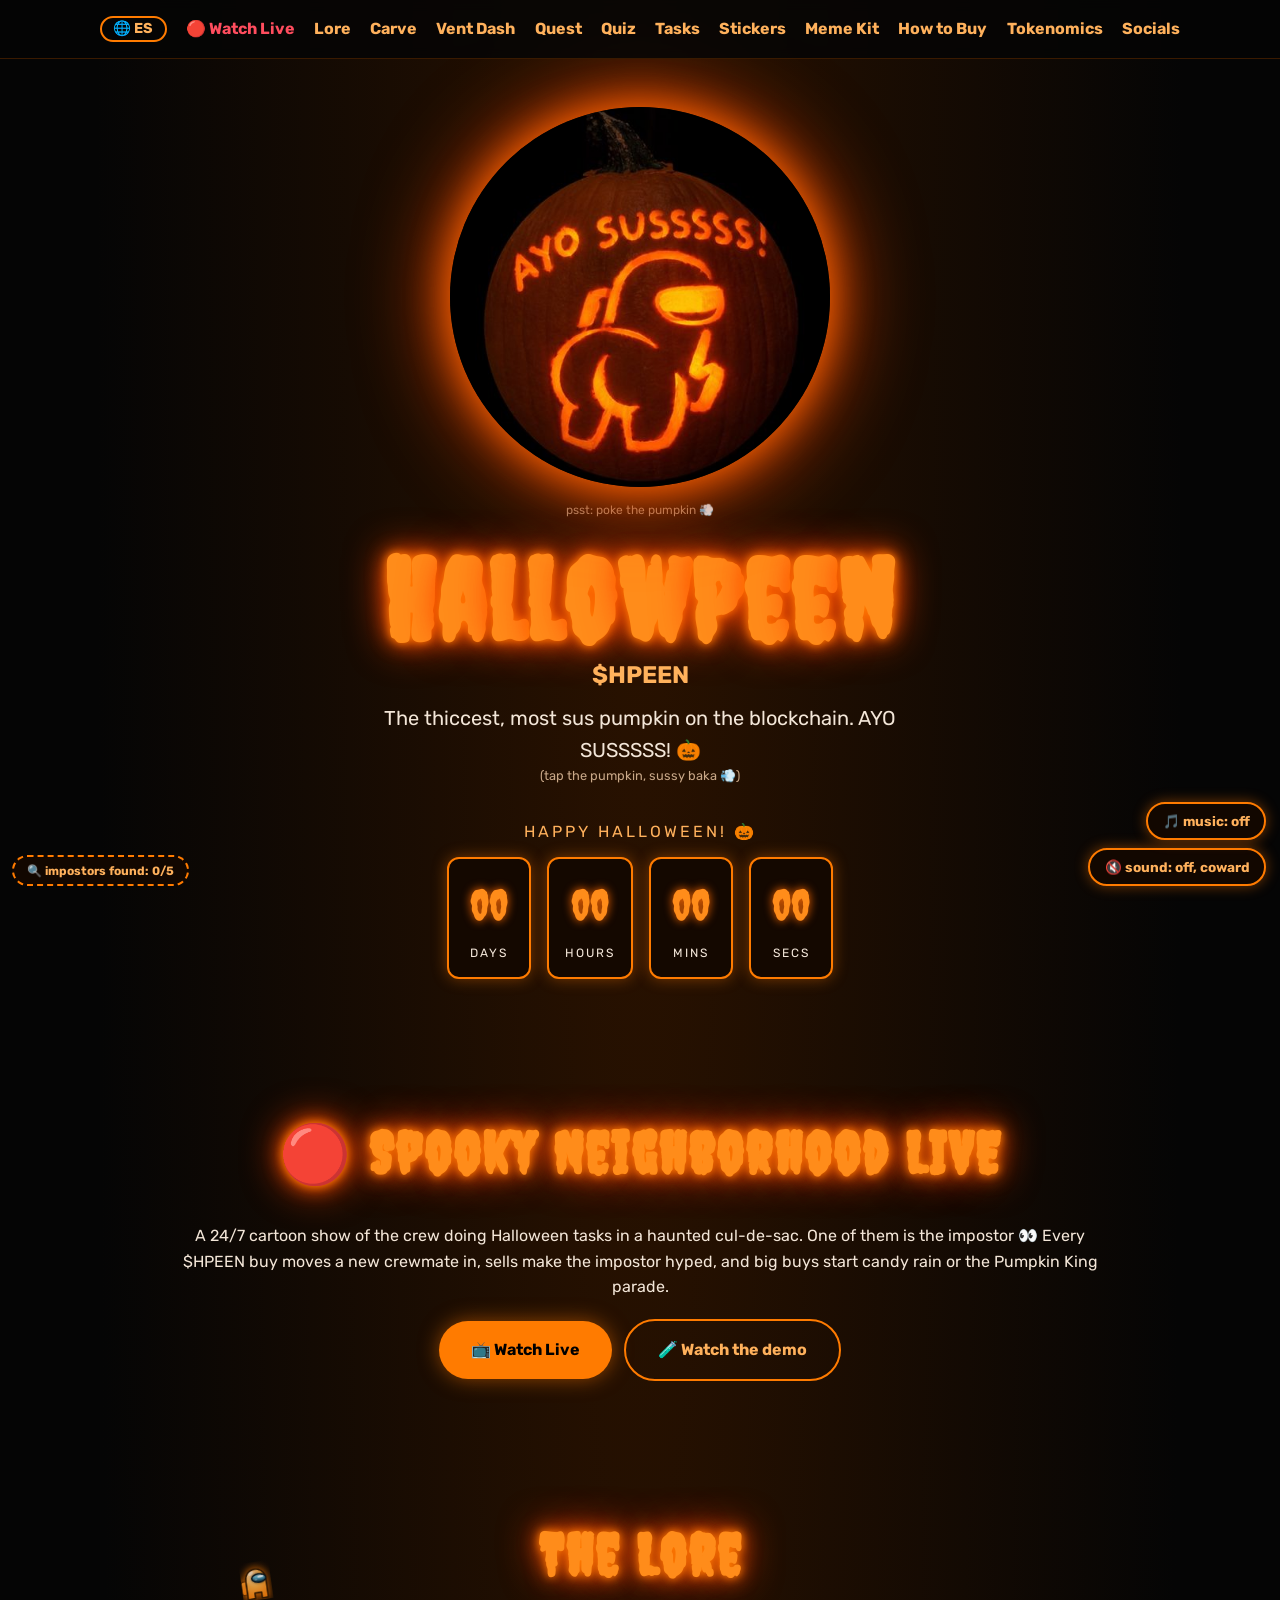
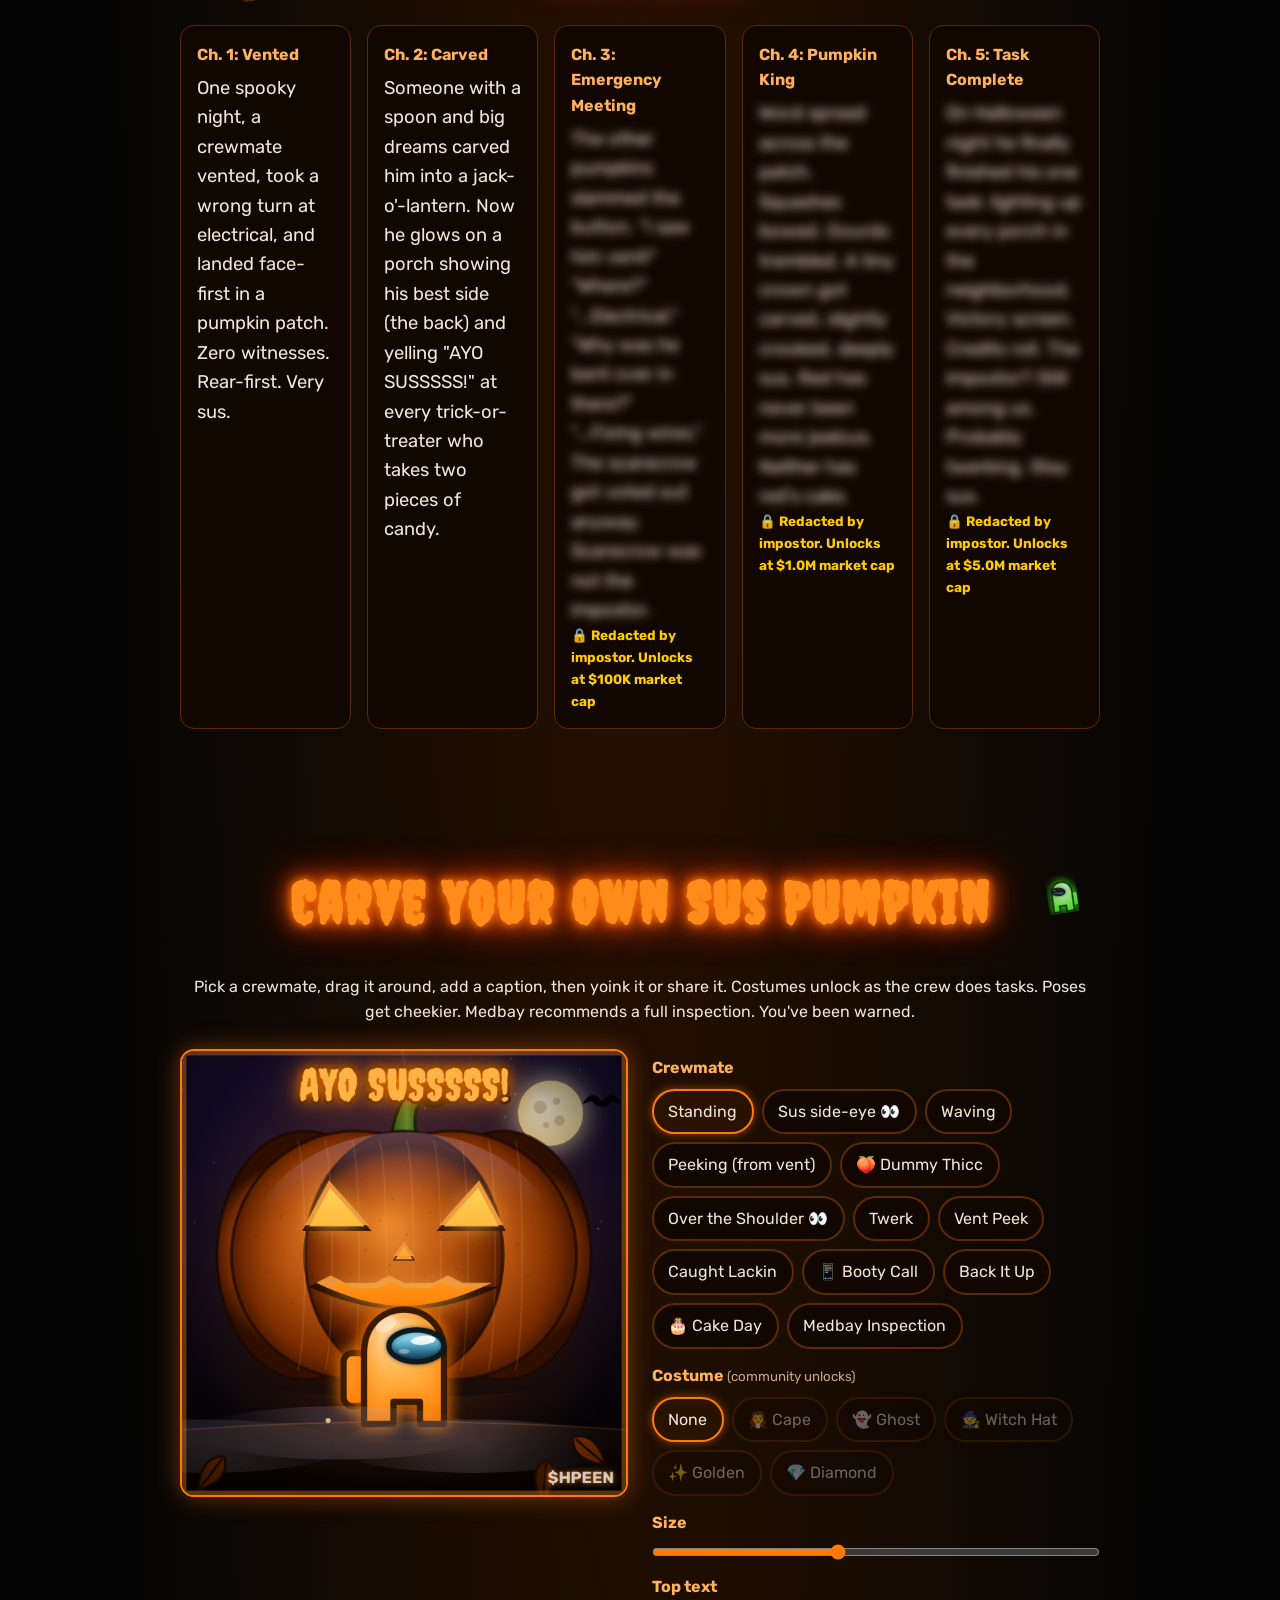
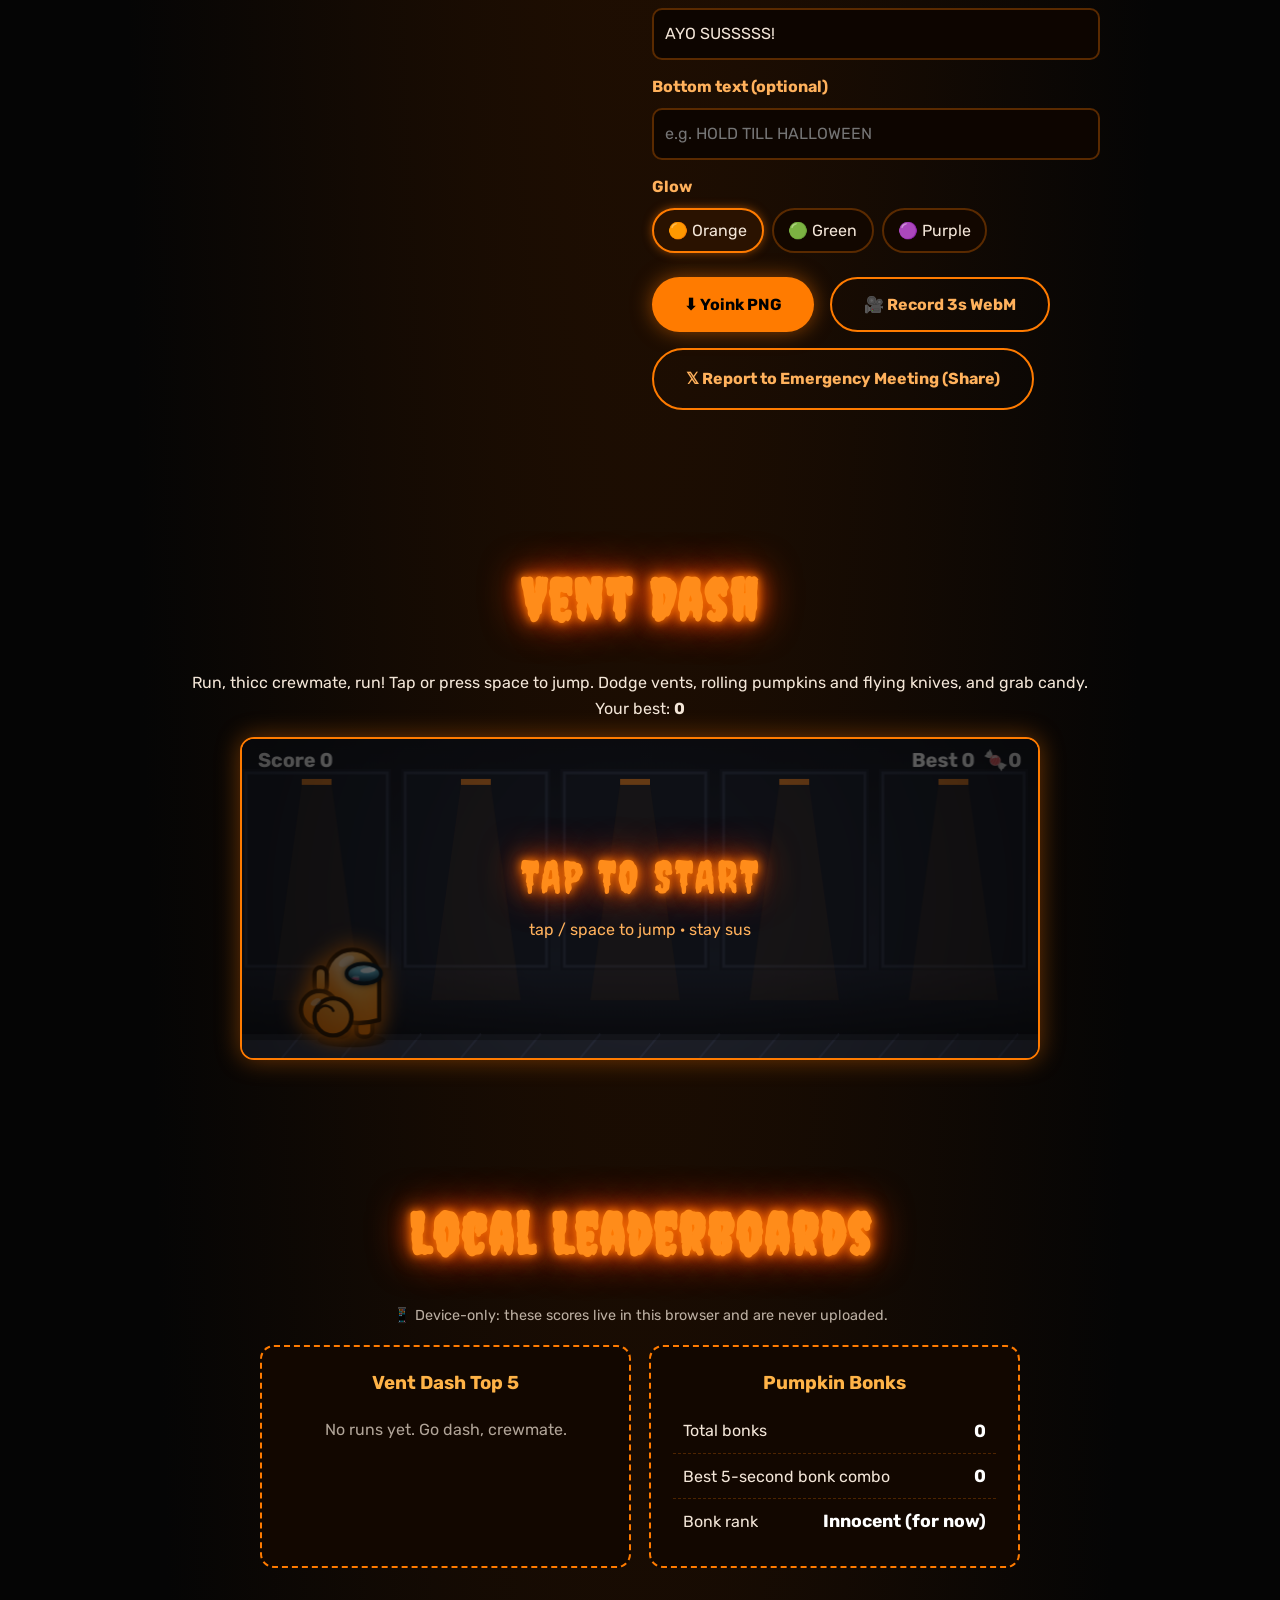
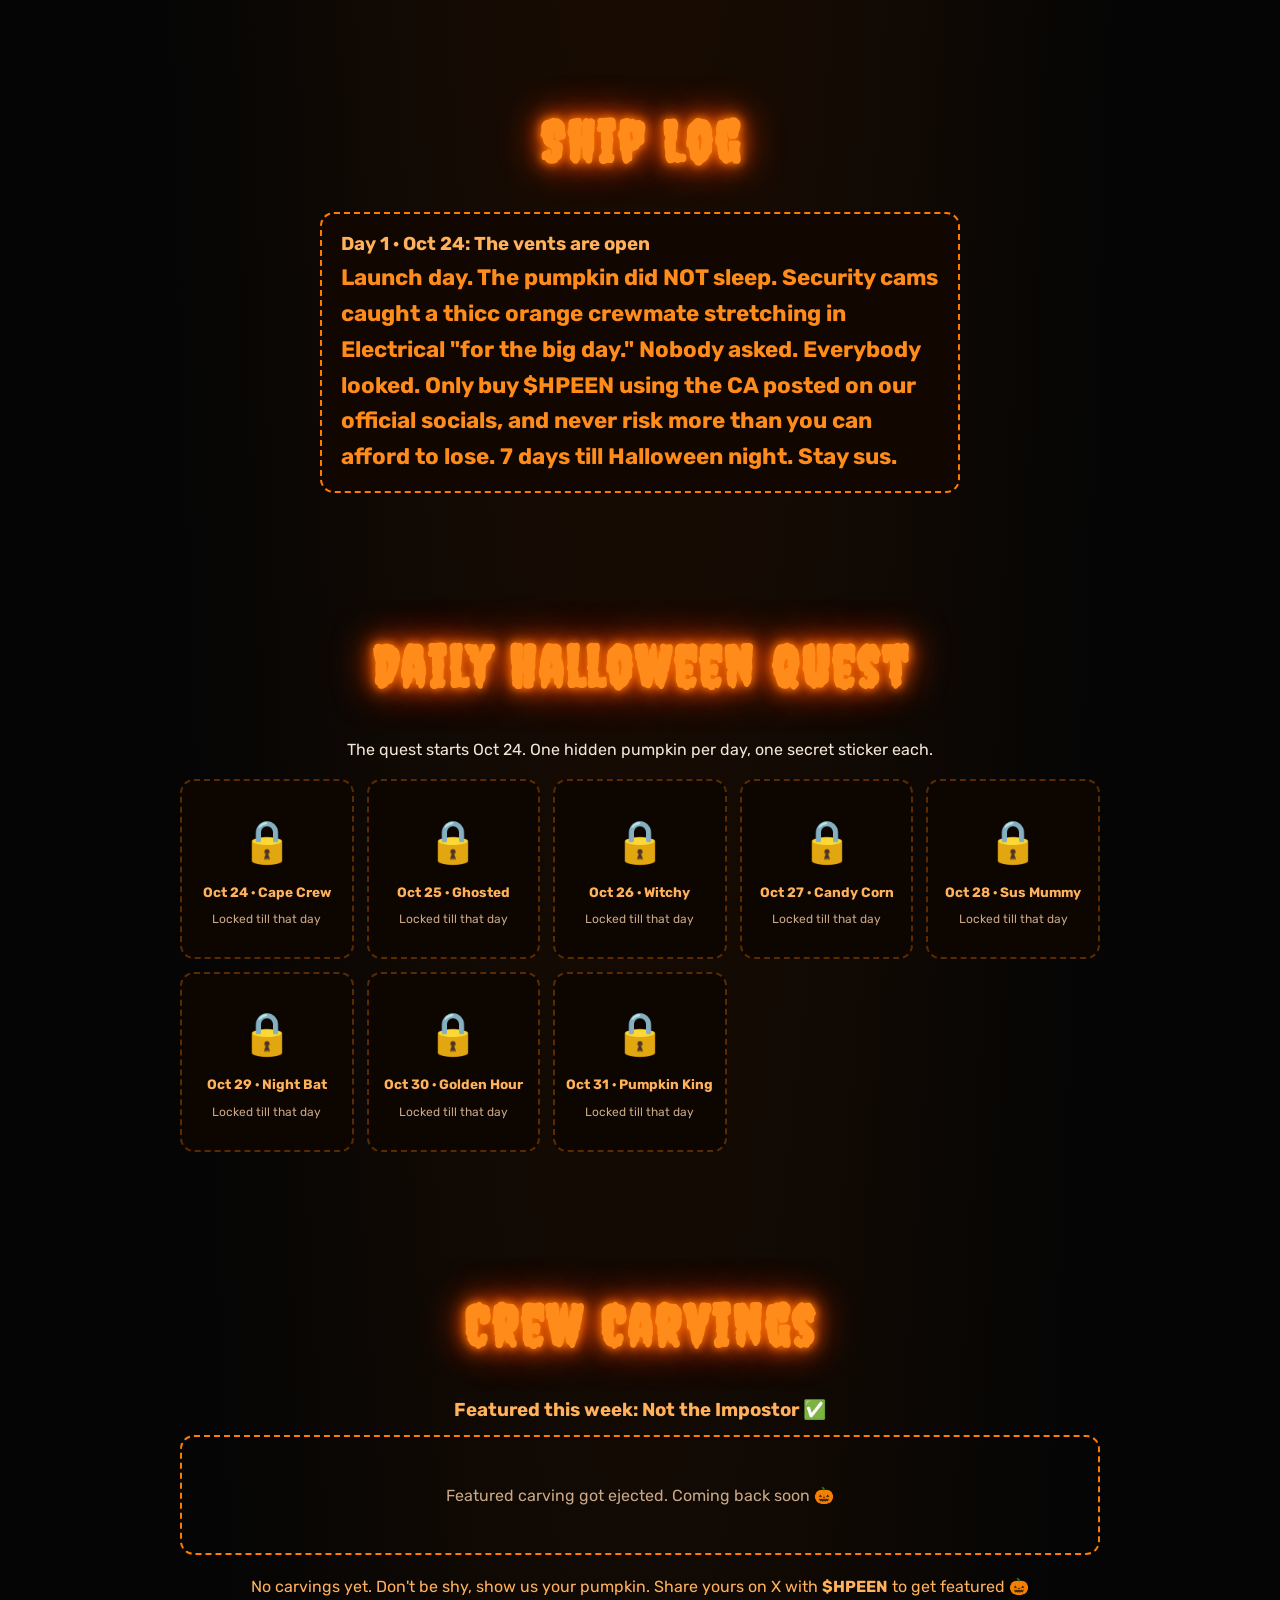
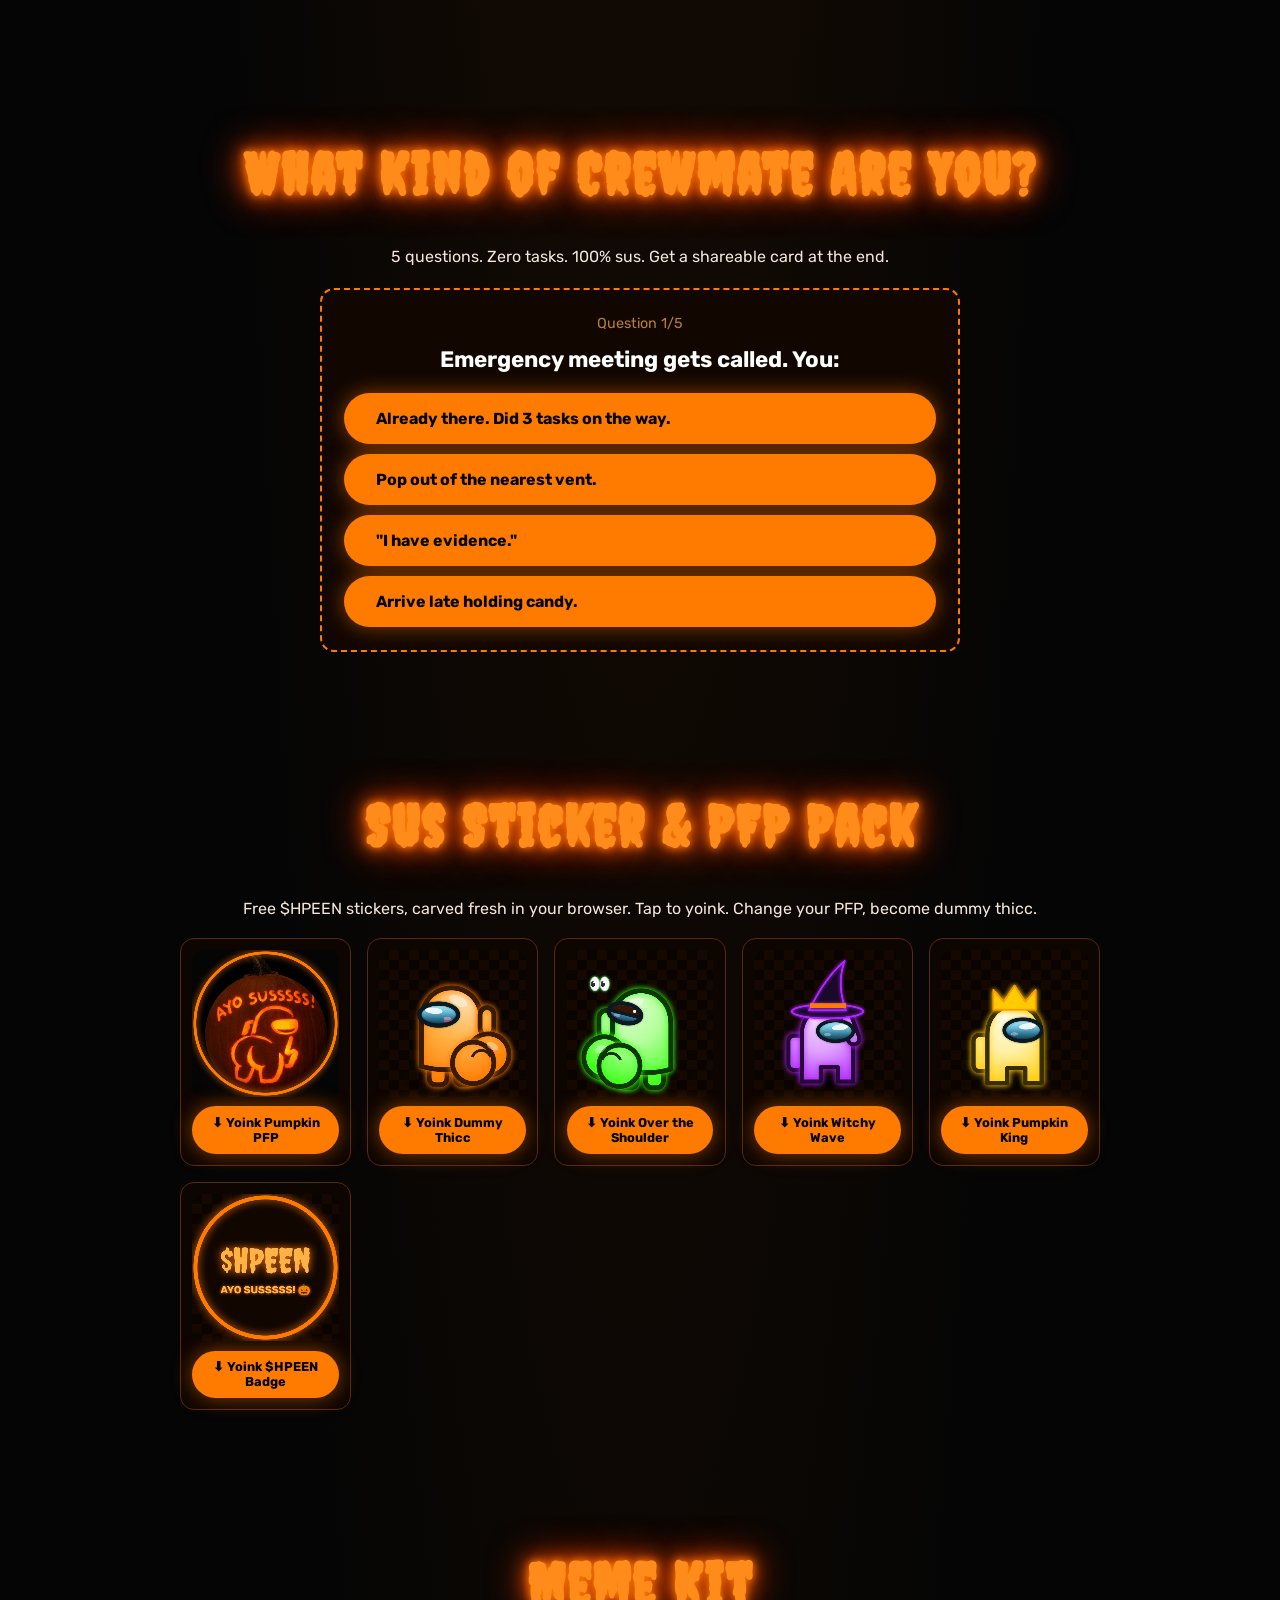
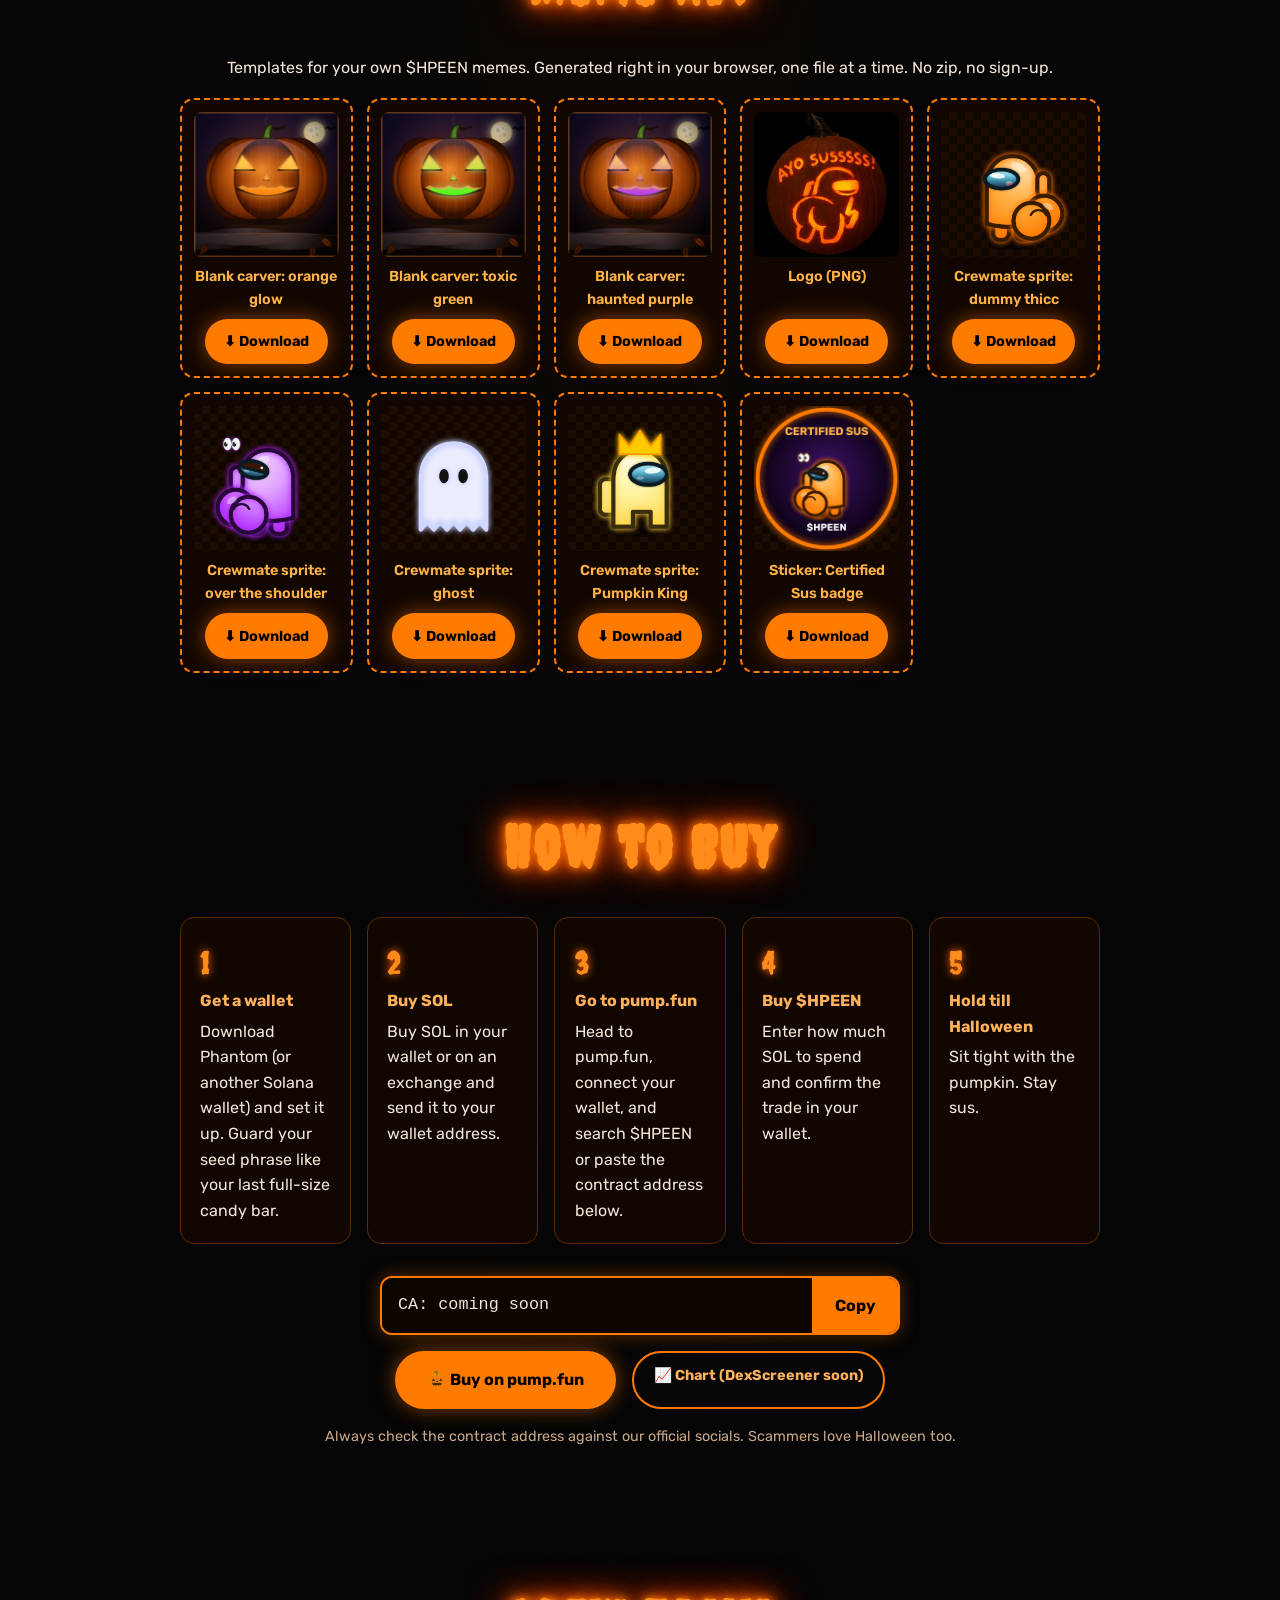
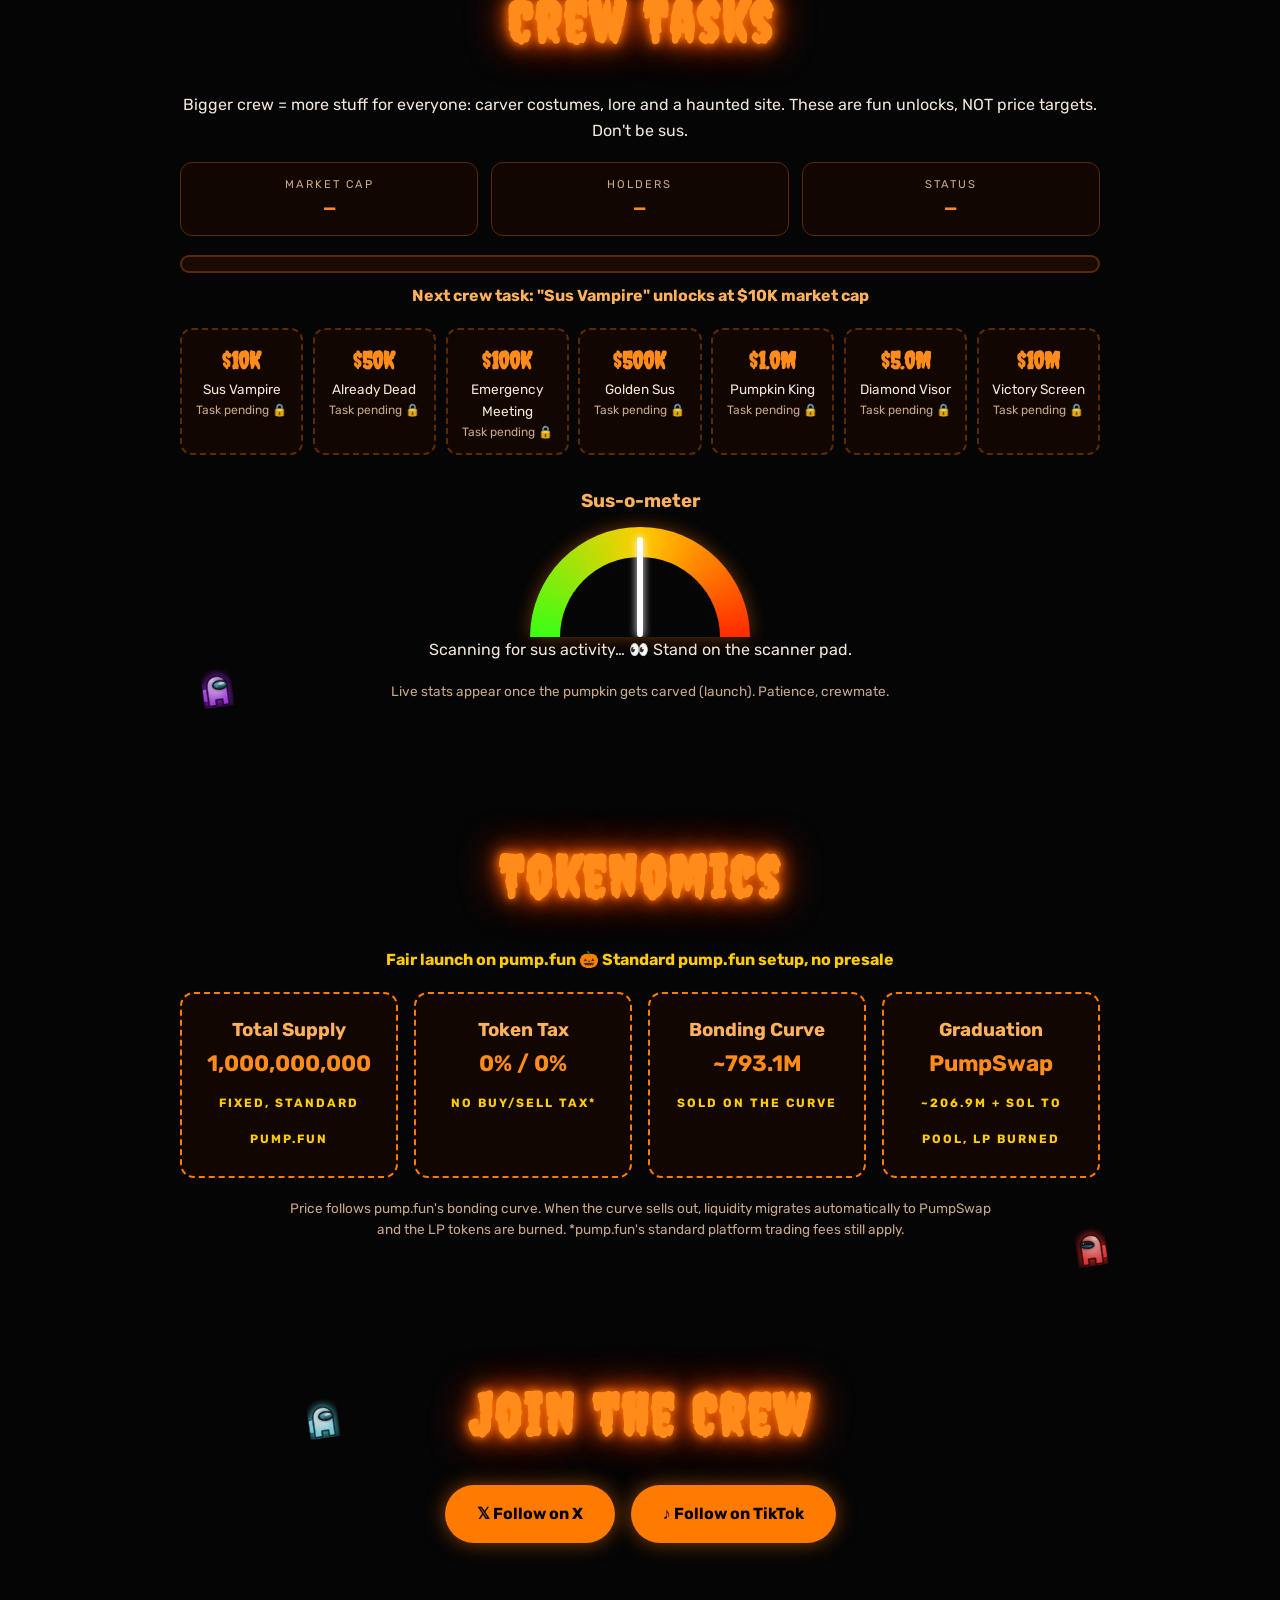
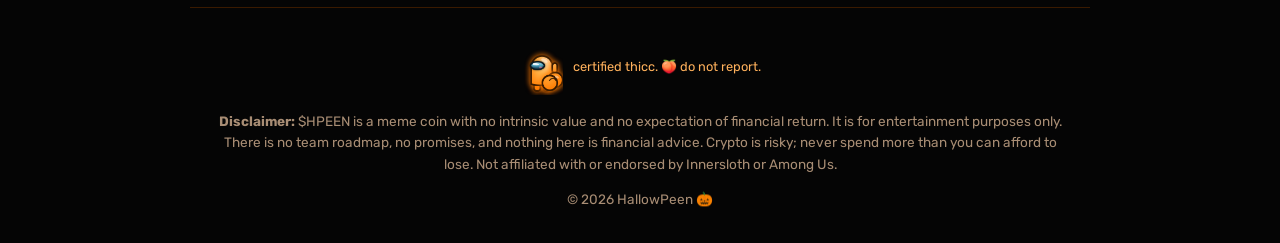
==== index.html @ bdb90a58 "Ship Log: Day 1 launch-day lore blurb (EN/ES)" ====
<!DOCTYPE html>
<html lang="en"><head><meta charset="UTF-8"><meta name="viewport" content="width=device-width,initial-scale=1">
<title>HallowPeen ($HPEEN) – The Most Sus Pumpkin on Solana</title>
<meta name="description" content="HallowPeen ($HPEEN): the thiccest, most sus pumpkin meme coin on Solana. Carve your own sus pumpkin, unlock crew tasks, yoink stickers. Meme coin, entertainment only.">
<meta name="theme-color" content="#050505"><link rel="canonical" href="https://hallowpeen.com/">
<meta property="og:type" content="website"><meta property="og:url" content="https://hallowpeen.com/"><meta property="og:title" content="HallowPeen ($HPEEN) – AYO SUSSSSS! 🎃">
<meta property="og:description" content="HallowPeen ($HPEEN): the thiccest, most sus pumpkin meme coin on Solana. Carve your own sus pumpkin, unlock crew tasks, yoink stickers. Meme coin, entertainment only."><meta property="og:image" content="https://hallowpeen.com/og.jpg"><meta property="og:image:width" content="1200"><meta property="og:image:height" content="630"><meta property="og:image:alt" content="Glowing carved pumpkin with a cheeky crewmate and the words AYO SUSSSSS!">
<meta name="twitter:card" content="summary_large_image"><meta name="twitter:title" content="HallowPeen ($HPEEN) – AYO SUSSSSS! 🎃"><meta name="twitter:description" content="HallowPeen ($HPEEN): the thiccest, most sus pumpkin meme coin on Solana. Carve your own sus pumpkin, unlock crew tasks, yoink stickers. Meme coin, entertainment only."><meta name="twitter:image" content="https://hallowpeen.com/og.jpg">
<link rel="icon" type="image/png" href="[data-uri]">
<link rel="preconnect" href="https://fonts.googleapis.com"><link rel="preconnect" href="https://fonts.gstatic.com" crossorigin><link href="https://fonts.googleapis.com/css2?family=Creepster&family=Rubik:wght@400;700&display=swap" rel="stylesheet" media="print" onload="this.media='all'"><noscript><link href="https://fonts.googleapis.com/css2?family=Creepster&family=Rubik:wght@400;700&display=swap" rel="stylesheet"></noscript>
<link rel="stylesheet" href="style.css"></head><body>
<a class="skip" href="#main">Skip to the sus content</a>
<nav aria-label="Main"><a href="/live/" style="color:#ff4d5e">🔴 Watch Live</a><a href="#about">Lore</a><a href="#carve-sec">Carve</a><a href="#dash-sec">Vent Dash</a><a href="#quest-sec">Quest</a><a href="#quiz-sec">Quiz</a><a href="#unlocks">Tasks</a><a href="#stickers-sec">Stickers</a><a href="#kit-sec">Meme Kit</a><a href="#buy">How to Buy</a><a href="#tokenomics">Tokenomics</a><a href="#socials">Socials</a></nav>
<main id="main">
<header class="hero">
<div id="demoBanner" class="demo-banner" hidden></div>
<div class="logo-wrap" tabindex="0" role="img" aria-label="HallowPeen pumpkin logo (tap it. we dare you 💨)"><span class="boing" aria-hidden="true">*BOING* 🍑</span><img src="[data-uri]" alt="HallowPeen glowing pumpkin logo" class="logo" width="380" height="380" decoding="async" fetchpriority="high"></div>
<h1 class="glow">HallowPeen</h1><p class="ticker">$HPEEN</p>
<p class="tagline">The thiccest, most sus pumpkin on the blockchain. AYO SUSSSSS! 🎃 <small>(tap the pumpkin, sussy baka 💨)</small></p>
<div class="countdown-wrap"><p class="cd-label">Countdown to Halloween Night</p>
<div id="countdown" class="countdown" role="timer" aria-label="Countdown to Halloween night"><div><span id="d">00</span><small>Days</small></div><div><span id="h">00</span><small>Hours</small></div><div><span id="m">00</span><small>Mins</small></div><div><span id="s">00</span><small>Secs</small></div></div></div>
</header>
<section id="live-sec" style="text-align:center"><h2 class="glow">🔴 Spooky Neighborhood LIVE</h2>
<p>A 24/7 cartoon show of the crew doing Halloween tasks in a haunted cul-de-sac. One of them is the impostor 👀 Every $HPEEN buy moves a new crewmate in, sells make the impostor hyped, and big buys start candy rain or the Pumpkin King parade.</p>
<p class="cta-row"><a class="btn" href="/live/">📺 Watch Live</a><a class="btn ghost" href="/live/?demo=1">🧪 Watch the demo</a></p></section>
<section id="about"><h2 class="glow">The Lore</h2>
<div class="chapters">
<article data-lore-at="0"><h3>Ch. 1: Vented</h3><p>One spooky night, a crewmate vented, took a wrong turn at electrical, and landed face-first in a pumpkin patch. Zero witnesses. Rear-first. Very sus.</p><span class="lock"></span></article>
<article data-lore-at="0"><h3>Ch. 2: Carved</h3><p>Someone with a spoon and big dreams carved him into a jack-o'-lantern. Now he glows on a porch showing his best side (the back) and yelling "AYO SUSSSSS!" at every trick-or-treater who takes two pieces of candy.</p><span class="lock"></span></article>
<article data-lore-at="100000"><h3>Ch. 3: Emergency Meeting</h3><p>The other pumpkins slammed the button. "I saw him vent!" "Where?" "...Electrical." "Why was he bent over in there?" "...Fixing wires." The scarecrow got voted out anyway. Scarecrow was not the impostor.</p><span class="lock"></span></article>
<article data-lore-at="1000000"><h3>Ch. 4: Pumpkin King</h3><p>Word spread across the patch. Squashes bowed. Gourds trembled. A tiny crown got carved, slightly crooked, deeply sus. Red has never been more jealous. Neither has red's cake.</p><span class="lock"></span></article>
<article data-lore-at="5000000"><h3>Ch. 5: Task Complete</h3><p>On Halloween night he finally finished his one task: lighting up every porch in the neighborhood. Victory screen. Credits roll. The impostor? Still among us. Probably twerking. Stay sus.</p><span class="lock"></span></article>
</div></section>
<section id="carve-sec"><h2 class="glow">Carve Your Own Sus Pumpkin</h2>
<p>Pick a crewmate, drag it around, add a caption, then yoink it or share it. Costumes unlock as the crew does tasks. Poses get cheekier. Medbay recommends a full inspection. You've been warned.</p>
<div class="carver"><canvas id="carve" width="600" height="600" role="img" aria-label="Your sus pumpkin meme preview. Drag the crewmate to move it."></canvas>
<div class="controls">
<label>Crewmate</label><div class="chips"><button type="button" data-pose="standing" class="on">Standing</button><button type="button" data-pose="sus">Sus side-eye 👀</button><button type="button" data-pose="waving">Waving</button><button type="button" data-pose="peeking">Peeking (from vent)</button><button type="button" data-pose="thicc">🍑 Dummy Thicc</button><button type="button" data-pose="shoulder">Over the Shoulder 👀</button><button type="button" data-pose="twerk">Twerk</button><button type="button" data-pose="ventpeek">Vent Peek</button><button type="button" data-pose="caught">Caught Lackin</button><button type="button" data-pose="booty">📱 Booty Call</button><button type="button" data-pose="backitup">Back It Up</button><button type="button" data-pose="cake">🎂 Cake Day</button><button type="button" data-pose="inspect">Medbay Inspection</button></div>
<label>Costume <small>(community unlocks)</small></label><div class="chips"><button type="button" data-acc="none" class="on">None</button><button type="button" data-acc="cape" disabled>🧛 Cape</button><button type="button" data-acc="ghost" disabled>👻 Ghost</button><button type="button" data-acc="hat" disabled>🧙 Witch Hat</button><button type="button" data-acc="golden" disabled>✨ Golden</button><button type="button" data-acc="diamond" disabled>💎 Diamond</button></div>
<label for="sizeR">Size</label><input id="sizeR" type="range" min="0.5" max="2.2" step="0.05" value="1.2">
<label for="topText">Top text</label><input id="topText" type="text" autocomplete="off" maxlength="40" value="AYO SUSSSSS!">
<label for="botText">Bottom text (optional)</label><input id="botText" type="text" autocomplete="off" maxlength="40" placeholder="e.g. HOLD TILL HALLOWEEN">
<label>Glow</label><div class="chips"><button type="button" data-glow="orange" class="on">🟠 Orange</button><button type="button" data-glow="green">🟢 Green</button><button type="button" data-glow="purple">🟣 Purple</button></div>
<div class="cta"><button type="button" id="dlBtn" class="btn">⬇ Yoink PNG</button><button type="button" id="recBtn" class="btn ghost">🎥 Record 3s WebM</button><a id="xBtn" class="btn ghost" href="#" target="_blank" rel="noopener">𝕏 Report to Emergency Meeting (Share)</a></div>
</div></div></section>
<section id="dash-sec"><h2 class="glow">Vent Dash</h2>
<p>Run, thicc crewmate, run! Tap or press space to jump. Dodge vents, rolling pumpkins and flying knives, and grab candy. Your best: <b id="dashBest">0</b></p>
<div class="dash-wrap"><canvas id="dash" width="800" height="320" role="img" aria-label="Vent Dash game. Tap or press space to jump."></canvas>
<div id="dashMsg" class="dash-msg"><p id="dashTitle" class="glow">TAP TO START</p><p id="dashSub">tap / space to jump · stay sus</p><a id="dashShare" class="btn small" href="#" target="_blank" rel="noopener" hidden>𝕏 Share score</a></div></div></section>
<section id="board-sec"><h2 class="glow">Local Leaderboards</h2><p class="small-note" id="boardNote">📱 Device-only: these scores live in this browser and are never uploaded.</p>
<div class="boards"><div class="board card"><h3 id="bDashH">Vent Dash Top 5</h3><ol id="boardDash"></ol></div>
<div class="board card"><h3 id="bBonkH">Pumpkin Bonks</h3><ul id="boardBonk"></ul></div></div></section>
<section id="log-sec"><h2 class="glow">Ship Log</h2><div class="card" style="max-width:640px;margin:0 auto;padding:1rem 1.2rem;text-align:left"><h3>Day 1 · Oct 24: The vents are open</h3><p>Launch day. The pumpkin did NOT sleep. Security cams caught a thicc orange crewmate stretching in Electrical "for the big day." Nobody asked. Everybody looked. Only buy $HPEEN using the CA posted on our official socials, and never risk more than you can afford to lose. 7 days till Halloween night. Stay sus.</p></div></section>
<section id="quest-sec"><h2 class="glow">Daily Halloween Quest</h2>
<p id="questStatus"></p><div id="questGrid" class="qgrid"></div></section>
<section id="gallery-sec"><h2 class="glow">Crew Carvings</h2>
<div class="featured-wrap"><h3>Featured this week: Not the Impostor ✅</h3><div id="featured" class="featured">Featured carving got ejected. Coming back soon 🎃</div></div>
<div id="gallery" class="gallery"></div></section>
<section id="quiz-sec"><h2 class="glow">What Kind of Crewmate Are You?</h2><p id="quizIntro">5 questions. Zero tasks. 100% sus. Get a shareable card at the end.</p><div id="quiz" class="quiz card" aria-live="polite"></div></section>
<section id="stickers-sec"><h2 class="glow">Sus Sticker &amp; PFP Pack</h2><p>Free $HPEEN stickers, carved fresh in your browser. Tap to yoink. Change your PFP, become dummy thicc.</p><div id="stickers" class="stickers"></div></section>
<section id="kit-sec"><h2 class="glow">Meme Kit</h2><p id="kitIntro">Templates for your own $HPEEN memes. Generated right in your browser, one file at a time. No zip, no sign-up.</p><div id="kit" class="kit"></div></section>
<section id="buy"><h2 class="glow">How to Buy</h2>
<div id="prelaunch" class="prelaunch" hidden><p class="cd-label">Emergency meeting (launch on pump.fun) in</p><p id="lcd" class="lcd glow">--</p><p>The pumpkin isn't carved yet. Don't get left in the vents: follow on X so you're there when the button gets slammed.</p><a id="notifyBtn" class="btn" href="#" target="_blank" rel="noopener">𝕏 Get pinged on X (no venting)</a></div>
<div id="buyLive"><ol class="steps">
<li><b>Get a wallet</b><span>Download Phantom (or another Solana wallet) and set it up. Guard your seed phrase like your last full-size candy bar.</span></li>
<li><b>Buy SOL</b><span>Buy SOL in your wallet or on an exchange and send it to your wallet address.</span></li>
<li><b>Go to pump.fun</b><span>Head to pump.fun, connect your wallet, and search $HPEEN or paste the contract address below.</span></li>
<li><b>Buy $HPEEN</b><span>Enter how much SOL to spend and confirm the trade in your wallet.</span></li>
<li><b>Hold till Halloween</b><span>Sit tight with the pumpkin. Stay sus.</span></li></ol>
<div class="ca"><code id="ca">CA: coming soon</code><button id="copy" type="button" aria-label="Copy contract address">Copy</button></div>
<div class="cta"><a id="pumpBtn" class="btn" href="https://pump.fun" target="_blank" rel="noopener">🎃 Buy on pump.fun</a><a id="chartBtn" class="btn small ghost" href="#" target="_blank" rel="noopener">📈 Chart (DexScreener soon)</a></div>
<p class="warn">Always check the contract address against our official socials. Scammers love Halloween too.</p></div></section>
<section id="unlocks"><h2 class="glow">Crew Tasks</h2>
<p>Bigger crew = more stuff for everyone: carver costumes, lore and a haunted site. These are fun unlocks, NOT price targets. Don't be sus.</p>
<div class="stats"><div><small>Market cap</small><b id="stat-mcap">—</b></div><div><small>Holders</small><b id="stat-holders">—</b></div><div><small>Status</small><b id="stat-grad">—</b></div></div>
<div class="mprog"><div id="mbar" class="mbar"></div></div><p id="mlabel" class="mlabel"></p>
<ol id="ladder" class="ladder"></ol>
<div class="sus"><h3>Sus-o-meter</h3><div class="gauge"><div id="susNeedle" class="needle"></div></div><p id="susLabel">Scanning for sus activity… 👀</p></div>
<p id="stat-src" class="fine"></p></section>
<section id="tokenomics"><h2 class="glow">Tokenomics</h2><p class="ph-note">Fair launch on pump.fun 🎃 Standard pump.fun setup, no presale</p>
<div class="grid">
<div class="card"><h3>Total Supply</h3><p>1,000,000,000<br><small>fixed, standard pump.fun</small></p></div>
<div class="card"><h3>Token Tax</h3><p>0% / 0%<br><small>no buy/sell tax*</small></p></div>
<div class="card"><h3>Bonding Curve</h3><p>~793.1M<br><small>sold on the curve</small></p></div>
<div class="card"><h3>Graduation</h3><p>PumpSwap<br><small>~206.9M + SOL to pool, LP burned</small></p></div></div>
<p class="fine">Price follows pump.fun's bonding curve. When the curve sells out, liquidity migrates automatically to PumpSwap and the LP tokens are burned. *pump.fun's standard platform trading fees still apply.</p></section>
<section id="socials"><h2 class="glow">Join the Crew</h2>
<div class="socials"><a id="xFollow" class="btn" href="#">𝕏 Follow on X</a><a id="ttFollow" class="btn" href="#">♪ Follow on TikTok</a></div></section>
</main>
<footer><p><b>Disclaimer:</b> $HPEEN is a meme coin with no intrinsic value and no expectation of financial return. It is for entertainment purposes only. There is no team roadmap, no promises, and nothing here is financial advice. Crypto is risky; never spend more than you can afford to lose. Not affiliated with or endorsed by Innersloth or Among Us.</p><p>© 2026 HallowPeen 🎃</p></footer>
<script>
// ==== EDIT THESE AT LAUNCH ====
const CA = "";              // paste the mint address here, e.g. "AbC...pump"
const PUMP_URL = "";        // e.g. "https://pump.fun/coin/<CA>" (auto-built from CA if left blank)
const CHART_URL = "";       // e.g. "https://dexscreener.com/solana/<CA>" (auto-built from CA if left blank)
const LAUNCH = "2026-10-24T00:00:00";  // pre-launch countdown target (visitor's local time)
const X_URL = "#";          // the coin's X profile (Follow + "Get pinged" buttons)
const TIKTOK_URL = "#";     // the coin's TikTok profile
const HOLDERS = 0;          // manual holder count (no free keyless holder API); update by hand
const GALLERY = [];         // community carving image URLs, e.g. ["https://.../carving1.jpg"]
const FEATURED = "";        // "Featured this week" image URL
// ==============================
window.HPCFG={CA,PUMP_URL,CHART_URL,LAUNCH,X_URL,TIKTOK_URL,HOLDERS,GALLERY,FEATURED};
[["xFollow",X_URL],["ttFollow",TIKTOK_URL]].forEach(([id,u])=>{const a=document.getElementById(id);if(a&&u&&u!=="#"){a.href=u;a.target="_blank";a.rel="noopener";}});
const pumpLink = PUMP_URL || (CA ? "https://pump.fun/coin/"+CA : "https://pump.fun");
document.getElementById('pumpBtn').href = pumpLink;
document.getElementById('ca').textContent = CA ? CA : "CA: coming soon";
const cb=document.getElementById('chartBtn');
if(CHART_URL||CA){cb.href=CHART_URL||("https://dexscreener.com/solana/"+CA);cb.textContent="📈 Chart";}else{cb.removeAttribute('target');cb.onclick=e=>e.preventDefault();}
const t=new Date(2026,9,31,0,0,0).getTime();
function tick(){let d=Math.max(0,t-Date.now());const p=n=>String(n).padStart(2,'0');
document.getElementById('d').textContent=p(Math.floor(d/864e5));document.getElementById('h').textContent=p(Math.floor(d/36e5)%24);
document.getElementById('m').textContent=p(Math.floor(d/6e4)%60);document.getElementById('s').textContent=p(Math.floor(d/1e3)%60);
if(d===0)document.querySelector('.cd-label').textContent='HAPPY HALLOWEEN! 🎃';}
tick();setInterval(tick,1000);
document.getElementById('copy').onclick=async e=>{const txt=document.getElementById('ca').textContent;
try{await navigator.clipboard.writeText(txt)}catch(_){}e.target.textContent='Copied!';setTimeout(()=>e.target.textContent='Copy',1500)};
</script><div id="toasts" class="toasts" aria-live="polite"></div><div class="night-ghost" aria-hidden="true">👻</div>
<script src="i18n.js?v=3"></script>
<script src="sound.js?v=2"></script><script src="app.js?v=2"></script><script src="features.js?v=2"></script><script src="motion.js?v=2"></script><script src="extras.js?v=2"></script><script src="game.js?v=2"></script><script src="quest.js?v=2"></script>
<script src="board.js"></script>
<script src="quiz.js"></script>
<script src="kit.js"></script>
<script src="fart.js?v=2"></script></body></html>
---- style.css ----
*{box-sizing:border-box;margin:0;padding:0}
html{scroll-behavior:smooth}
body{background:#050505 radial-gradient(ellipse at top,#2a1200 0%,#050505 60%);color:#f3e6d8;font-family:'Rubik',sans-serif;line-height:1.6}
.glow{font-family:'Creepster',cursive;color:#ff8c1a;text-shadow:0 0 8px #ff7b00,0 0 20px #ff5e00,0 0 40px #ff3c00;letter-spacing:2px}
nav{display:flex;justify-content:center;flex-wrap:wrap;gap:1.2rem;padding:1rem;position:sticky;top:0;background:rgba(5,5,5,.85);backdrop-filter:blur(6px);z-index:10;border-bottom:1px solid #3a1a00}
nav a{color:#ffb15c;text-decoration:none;font-weight:700}
nav a:hover{color:#fff}
.hero{text-align:center;padding:3rem 1rem 4rem}
.logo{width:min(380px,80vw);border-radius:50%;box-shadow:0 0 40px #ff6a00,0 0 90px #ff4500;animation:pulse 3s ease-in-out infinite}
@keyframes pulse{50%{box-shadow:0 0 60px #ff8c1a,0 0 130px #ff5e00}}
h1{font-size:clamp(3rem,12vw,7rem);margin-top:1.5rem;line-height:1}
.ticker{font-size:1.5rem;font-weight:700;color:#ffb15c}
.tagline{font-size:1.25rem;margin:.5rem auto 2rem;max-width:600px}
.cd-label{text-transform:uppercase;letter-spacing:3px;color:#ffb15c;margin-bottom:.8rem}
.countdown{display:flex;justify-content:center;gap:1rem;flex-wrap:wrap}
.countdown div{background:#140800;border:2px solid #ff7b00;border-radius:12px;padding:.8rem 1rem;min-width:84px;box-shadow:0 0 15px rgba(255,120,0,.4)}
.countdown span{display:block;font-family:'Creepster',cursive;font-size:2.6rem;color:#ff8c1a;text-shadow:0 0 10px #ff6a00}
.countdown small{text-transform:uppercase;font-size:.75rem;letter-spacing:2px}
section{max-width:960px;margin:0 auto;padding:4rem 1.25rem;text-align:center}
h2{font-size:clamp(2.4rem,7vw,3.6rem);margin-bottom:1.5rem}
#about p{font-size:1.15rem;max-width:720px;margin:auto}
.steps{list-style:none;counter-reset:s;display:grid;grid-template-columns:repeat(auto-fit,minmax(200px,1fr));gap:1rem;text-align:left}
.steps li{counter-increment:s;background:#120700;border:1px solid #5a2a00;border-radius:14px;padding:1.2rem}
.steps li::before{content:counter(s);font-family:'Creepster',cursive;font-size:2rem;color:#ff8c1a;text-shadow:0 0 8px #ff6a00;display:block}
.steps b{display:block;color:#ffb15c;margin-bottom:.3rem}
.ca{display:flex;margin:2rem auto 1rem;max-width:520px;border:2px solid #ff7b00;border-radius:12px;overflow:hidden;box-shadow:0 0 18px rgba(255,120,0,.35)}
.ca code{flex:1;padding:.9rem 1rem;background:#0d0500;font-size:1.05rem;text-align:left;overflow-wrap:anywhere}
.ca button,.btn{background:#ff7b00;color:#000;font-weight:700;border:none;padding:.9rem 1.4rem;cursor:pointer;font-family:inherit;font-size:1rem}
.ca button:hover,.btn:hover{background:#ffa24a}
.warn{font-size:.9rem;color:#c9a888}
.ph-note{color:#ffcc00;font-weight:700;margin-bottom:1.2rem}
.grid{display:grid;grid-template-columns:repeat(auto-fit,minmax(180px,1fr));gap:1rem}
.card{background:#120700;border:2px dashed #ff7b00;border-radius:14px;padding:1.4rem}
.card h3{color:#ffb15c}
.card p{font-size:1.6rem;font-weight:700;color:#ff8c1a}
.card small{font-size:.75rem;color:#ffcc00;text-transform:uppercase;letter-spacing:2px}
.socials{display:flex;justify-content:center;gap:1rem;flex-wrap:wrap}
.btn{text-decoration:none;border-radius:999px;padding:1rem 2rem;box-shadow:0 0 20px rgba(255,120,0,.5)}
footer{border-top:1px solid #3a1a00;padding:2rem 1.25rem;text-align:center;font-size:.85rem;color:#a88d74;max-width:900px;margin:0 auto}
footer p+p{margin-top:.8rem}
@media(max-width:480px){.countdown div{min-width:68px;padding:.6rem}.countdown span{font-size:2rem}nav{gap:.8rem;font-size:.9rem}}

.cta{display:flex;justify-content:center;gap:1rem;flex-wrap:wrap;margin:1rem 0}
.btn.small{padding:.7rem 1.2rem;font-size:.9rem}
.btn.ghost{background:transparent;color:#ffb15c;border:2px solid #ff7b00;box-shadow:none}
.btn.ghost:hover{background:#2a1200}
.card p{font-size:1.4rem}
.fine{font-size:.85rem;color:#c9a888;margin-top:1.2rem;max-width:720px;margin-left:auto;margin-right:auto}
.steps{grid-template-columns:repeat(auto-fit,minmax(160px,1fr))}

.carver{display:grid;grid-template-columns:minmax(0,1fr) minmax(0,1fr);gap:1.5rem;align-items:start;margin-top:1.5rem;text-align:left}
#carve{width:100%;height:auto;border-radius:14px;border:2px solid #ff7b00;box-shadow:0 0 25px rgba(255,120,0,.4);touch-action:none;cursor:grab;background:#050505}
.controls{display:flex;flex-direction:column;gap:.5rem}
.controls label{color:#ffb15c;font-weight:700;margin-top:.4rem}
.controls input[type=text]{background:#0d0500;border:2px solid #5a2a00;color:#f3e6d8;border-radius:10px;padding:.7rem;font:inherit;width:100%}
.controls input[type=range]{accent-color:#ff7b00;width:100%}
.chips{display:flex;flex-wrap:wrap;gap:.5rem}
.chips button{background:#120700;color:#f3e6d8;border:2px solid #5a2a00;border-radius:999px;padding:.5rem .9rem;font:inherit;cursor:pointer}
.chips button.on{border-color:#ff7b00;background:#2a1200;box-shadow:0 0 10px rgba(255,120,0,.5)}
.controls .cta{justify-content:flex-start}
@media(max-width:760px){.carver{grid-template-columns:1fr}}
/* ===== v4 features ===== */
.demo-banner{display:table;margin-left:auto;margin-right:auto;background:#ffcc00;color:#000;font-weight:700;padding:.4rem 1rem;border-radius:999px;margin-bottom:1rem;font-size:.85rem}
.logo-wrap{position:relative;display:inline-block}
body.king .logo-wrap::before{content:"👑";position:absolute;top:-14%;left:50%;transform:translateX(-50%) rotate(-8deg);font-size:min(110px,22vw);filter:drop-shadow(0 0 18px #ffcc00);z-index:2}
body.haunted{background:#050208 radial-gradient(ellipse at top,#2a0a3a 0%,#0a0410 55%,#050505 100%)}
body.haunted .glow{color:#c77dff;text-shadow:0 0 8px #9d4edd,0 0 20px #7b2cbf,0 0 40px #39ff14}
body.haunted .card,body.haunted .steps li,body.haunted .chapters article{border-color:#7b2cbf}
.chapters{display:grid;grid-template-columns:repeat(auto-fit,minmax(170px,1fr));gap:1rem;text-align:left}
.chapters article{background:#120700;border:1px solid #5a2a00;border-radius:14px;padding:1rem;position:relative}
.chapters h3{color:#ffb15c;font-size:1rem;margin-bottom:.4rem}
.chapters .lock{display:block;font-weight:700;color:#ffcc00;font-size:.85rem}
.chapters article.locked p{filter:blur(5px);user-select:none}
.chips button:disabled{opacity:.4;cursor:not-allowed}
.controls small{color:#c9a888;font-weight:400}
.prelaunch{background:#120700;border:2px solid #ff7b00;border-radius:16px;padding:2rem 1rem;box-shadow:0 0 20px rgba(255,120,0,.35)}
.lcd{font-size:clamp(2rem,8vw,3.4rem);margin:.4rem 0 1rem}
.prelaunch .btn{display:inline-block;margin-top:1rem}
.stats{display:grid;grid-template-columns:repeat(3,1fr);gap:.8rem;margin:1.2rem 0}
.stats div{background:#120700;border:1px solid #5a2a00;border-radius:12px;padding:.8rem}
.stats small{display:block;color:#c9a888;text-transform:uppercase;font-size:.7rem;letter-spacing:2px}
.stats b{color:#ff8c1a;font-size:1.1rem}
.mprog{height:18px;background:#1a0a00;border:2px solid #5a2a00;border-radius:999px;overflow:hidden}
.mbar{height:100%;width:0;background:linear-gradient(90deg,#ff5e00,#ffb347);box-shadow:0 0 12px #ff7b00;transition:width 1s}
.mlabel{margin:.6rem 0 1.2rem;color:#ffb15c;font-weight:700}
.ladder{list-style:none;display:grid;grid-template-columns:repeat(auto-fit,minmax(120px,1fr));gap:.6rem}
.ladder li{background:#120700;border:2px dashed #5a2a00;border-radius:12px;padding:.7rem .5rem;display:flex;flex-direction:column;font-size:.85rem}
.ladder li b{font-family:'Creepster',cursive;font-size:1.5rem;color:#ff8c1a}
.ladder li em{font-style:normal;font-size:.75rem;color:#c9a888}
.ladder li.done{border:2px solid #ff7b00;box-shadow:0 0 12px rgba(255,120,0,.45)}
.ladder li.done em{color:#7dff7d}
.sus{margin-top:2rem}.sus h3{color:#ffb15c;margin-bottom:.6rem}
.gauge{width:220px;height:110px;margin:0 auto;border-radius:220px 220px 0 0;background:conic-gradient(from 270deg at 50% 100%,#39ff14 0deg,#ffcc00 90deg,#ff2a00 180deg,transparent 180deg);position:relative;overflow:hidden;box-shadow:0 0 18px rgba(255,120,0,.4)}
.gauge::after{content:"";position:absolute;left:30px;right:30px;bottom:0;height:80px;background:#050505;border-radius:160px 160px 0 0}
.needle{position:absolute;left:calc(50% - 3px);bottom:0;width:6px;height:100px;background:#fff;border-radius:3px;transform-origin:50% 100%;transform:rotate(0deg);transition:transform 1s;z-index:2;box-shadow:0 0 8px #fff}
.featured-wrap h3{color:#ffb15c;margin-bottom:.6rem}
.featured{min-height:120px;display:flex;align-items:center;justify-content:center;border:2px dashed #ff7b00;border-radius:14px;padding:1rem;color:#c9a888;margin-bottom:1.2rem}
.featured img{max-width:100%;max-height:420px;border-radius:10px}
.gallery{display:grid;grid-template-columns:repeat(auto-fill,minmax(150px,1fr));gap:.7rem}
.gallery img{width:100%;aspect-ratio:1;object-fit:cover;border-radius:10px;border:1px solid #5a2a00}
.gallery .empty{grid-column:1/-1;color:#ffb15c}
.stickers{display:grid;grid-template-columns:repeat(auto-fill,minmax(150px,1fr));gap:1rem;margin-top:1rem}
.sticker{background:#0d0500;border:1px solid #5a2a00;border-radius:14px;padding:.7rem;display:flex;flex-direction:column;gap:.6rem;align-items:center}
.sticker canvas{width:100%;height:auto;border-radius:10px;background:repeating-conic-gradient(#140800 0 25%,#0a0400 0 50%) 0 0/20px 20px}
.sticker .btn{border-radius:999px;font-size:.8rem;padding:.55rem .8rem;width:100%}
.toasts{position:fixed;left:50%;bottom:16px;transform:translateX(-50%);z-index:50;display:flex;flex-direction:column;gap:.5rem;width:min(92vw,420px);pointer-events:none}
.toast{background:#1a0a00;border:2px solid #ff7b00;color:#fff;border-radius:14px;padding:.8rem 1rem;box-shadow:0 0 22px rgba(255,120,0,.55);font-weight:700;animation:tin .35s ease-out;text-align:center}
.toast.mini{font-size:.85rem;font-weight:400;padding:.5rem .8rem}
.toast.out{opacity:0;transform:translateY(10px);transition:.4s}
@keyframes tin{from{opacity:0;transform:translateY(20px)}}
.confetti{position:fixed;top:-40px;z-index:60;pointer-events:none;animation:fall 3s linear forwards;will-change:transform}
@keyframes fall{to{transform:translateY(110vh) rotate(540deg)}}
.dancer{position:fixed;bottom:10px;left:-180px;z-index:55;pointer-events:none;animation:dance 6s linear forwards}
.dancer canvas{width:120px;height:150px;transform-origin:30% 80%;animation:bop .22s ease-in-out infinite alternate}
@keyframes dance{to{left:calc(100vw + 20px)}}
@keyframes bop{0%{transform:rotate(-6deg) scaleY(1)}50%{transform:rotate(6deg) scaleY(.88) translateY(8px)}100%{transform:rotate(-4deg) scaleY(1.04)}}
.night-ghost{display:none}
body.night .night-ghost{display:block;position:fixed;right:4vw;top:30vh;font-size:56px;z-index:5;pointer-events:none;opacity:.8;animation:float 6s ease-in-out infinite;filter:drop-shadow(0 0 12px #fff)}
body.night .glow{animation:flicker 4s infinite}
@keyframes float{50%{transform:translate(-30px,-40px)}}
@keyframes flicker{0%,18%,22%,62%,64%,100%{opacity:1}20%,63%{opacity:.45}}
body.paused *,body.paused *::before{animation-play-state:paused!important}
@media(max-width:480px){.stats{grid-template-columns:1fr}.stickers{grid-template-columns:repeat(2,1fr)}}
@media(prefers-reduced-motion:reduce){*,*::before{animation:none!important;transition:none!important}.confetti,.dancer{display:none}}

.demo-banner[hidden]{display:none}
@keyframes jiggle{0%,100%{transform:scale(1,1)}15%{transform:scale(1.04,.95)}30%{transform:scale(.97,1.04)}45%{transform:scale(1.02,.98)}60%{transform:scale(.99,1.01)}}
#carve.jiggle{animation:jiggle .9s ease-out 2}
.logo-wrap{cursor:pointer;outline:none}
.boing{position:absolute;right:-10px;top:48%;z-index:3;font-family:'Creepster',cursive;font-size:clamp(1.4rem,5vw,2.4rem);color:#ffcc00;text-shadow:0 0 12px #ff7b00;opacity:0;transform:scale(.4) rotate(-12deg);transition:.2s;pointer-events:none}
.logo-wrap:hover .boing,.logo-wrap:focus .boing,.logo-wrap:active .boing{opacity:1;transform:scale(1) rotate(-12deg)}
.logo-wrap:hover .logo,.logo-wrap:focus .logo,.logo-wrap:active .logo{animation:boing .6s ease-in-out 2}
@keyframes boing{0%,100%{transform:scale(1,1)}14%{transform:scale(1.06,.9) translateY(6px)}30%{transform:scale(.9,1.12) translateY(-10px) rotate(-2deg)}48%{transform:scale(1.05,.95) rotate(2deg)}64%{transform:scale(.98,1.03)}80%{transform:scale(1.01,.99)}}
.dancer canvas{animation:bop .22s ease-in-out infinite alternate,jiggle .45s ease-in-out infinite}
.tagline small{display:block;font-size:.8rem;color:#c9a888}

@keyframes shake{0%,100%{transform:translate(0,0)}20%{transform:translate(-4px,2px)}40%{transform:translate(4px,-2px)}60%{transform:translate(-3px,-1px)}80%{transform:translate(2px,1px)}}
.hero:has(.logo-wrap:hover),.hero:has(.logo-wrap:focus){animation:shake .35s ease-in-out 2}
#recBtn[hidden]{display:none}
/* ===== v7 site-wide motion (CSS-first) ===== */
.reveal{opacity:0;transform:translateY(40px) scale(.97);transition:opacity .6s ease var(--d,0ms),transform .7s cubic-bezier(.34,1.56,.64,1) var(--d,0ms)}
.reveal.in{opacity:1;transform:none}
.hero h1 .ltr{display:inline-block;animation:drip 3.2s ease-in-out infinite;animation-delay:calc(var(--i)*.12s)}
@keyframes drip{0%,70%,100%{transform:translateY(0) rotate(0)}78%{transform:translateY(6px) rotate(-4deg) scaleY(1.08)}86%{transform:translateY(-3px) rotate(3deg)}}
h2.glow{transition:transform .3s}h2.glow:hover{animation:wob .6s ease-in-out}
@keyframes wob{25%{transform:rotate(-3deg) scale(1.05)}50%{transform:rotate(2deg) scale(.98)}75%{transform:rotate(-1deg)}}
nav a{display:inline-block;transition:transform .15s}nav a:hover{animation:jig .4s ease-in-out}
@keyframes jig{25%{transform:rotate(-8deg) translateY(-2px)}50%{transform:rotate(6deg) scaleX(1.1)}75%{transform:rotate(-3deg)}}
.btn,.ca button,.chips button{transition:transform .18s cubic-bezier(.34,1.56,.64,1),box-shadow .2s,background .2s}
.btn:hover,.ca button:hover,.chips button:not(:disabled):hover{transform:translateY(-3px) scale(1.06,.96)}
.btn:active,.ca button:active,.chips button:not(:disabled):active{transform:scale(.9,1.08)}
.countdown span.flip{animation:flip .45s ease-out}
@keyframes flip{0%{transform:rotateX(90deg);opacity:.3}60%{transform:rotateX(-15deg)}100%{transform:none;opacity:1}}
.mbar{position:relative;overflow:hidden}
.mbar::after{content:"";position:absolute;inset:0;background:linear-gradient(100deg,transparent 30%,rgba(255,255,255,.55) 50%,transparent 70%);transform:translateX(-100%);animation:shim 2.2s ease-in-out infinite}
@keyframes shim{to{transform:translateX(100%)}}
.chapters article.locked{cursor:pointer}
.chapters article.shake{animation:shk .5s ease-in-out}
@keyframes shk{20%{transform:translateX(-8px) rotate(-2deg)}40%{transform:translateX(8px) rotate(2deg)}60%{transform:translateX(-5px)}80%{transform:translateX(4px)}}
.sticker{transition:transform .25s cubic-bezier(.34,1.56,.64,1),box-shadow .25s}
.sticker:hover{transform:perspective(600px) rotateY(-10deg) rotateX(6deg) scale(1.04);box-shadow:0 0 22px rgba(255,120,0,.5)}
#tokenomics .card.in{animation:flt 4s ease-in-out infinite}
#tokenomics .card:nth-child(2).in{animation-delay:-1s}#tokenomics .card:nth-child(3).in{animation-delay:-2s}#tokenomics .card:nth-child(4).in{animation-delay:-3s}
@keyframes flt{50%{transform:translateY(-8px)}}
.peeker{position:fixed;width:70px;height:88px;z-index:40;pointer-events:none;opacity:0}
.peeker.from-left{left:-80px}.peeker.from-right{right:-80px;transform:scaleX(-1)}.peeker.from-bottom{bottom:-100px}
.peeker.go.from-left{animation:peekL 3s ease-in-out}.peeker.go.from-right{animation:peekR 3s ease-in-out}.peeker.go.from-bottom{animation:peekB 3s ease-in-out}
@keyframes peekL{0%,100%{opacity:1;transform:translateX(0)}30%,70%{opacity:1;transform:translateX(65px) rotate(12deg)}}
@keyframes peekR{0%,100%{opacity:1;transform:scaleX(-1) translateX(0)}30%,70%{opacity:1;transform:scaleX(-1) translateX(65px) rotate(12deg)}}
@keyframes peekB{0%,100%{opacity:1;transform:translateY(0)}30%,70%{opacity:1;transform:translateY(-80px) rotate(-8deg)}}
.trail{position:fixed;z-index:70;pointer-events:none;font-size:14px;opacity:0;transform:translate(-50%,-50%)}
.trail.go{animation:trl .8s ease-out forwards}
@keyframes trl{0%{opacity:.9;transform:translate(-50%,-50%) scale(1)}100%{opacity:0;transform:translate(-50%,20px) scale(.4) rotate(90deg)}}
.foot-crew{display:flex;align-items:center;justify-content:center;gap:.6rem;margin-bottom:1rem;color:#ffb15c;font-size:.8rem}
.foot-crew img{width:44px;height:55px;transform-origin:40% 90%}
.foot-crew.live img{animation:lazytwerk 1.6s ease-in-out infinite}
@keyframes lazytwerk{0%,60%,100%{transform:none}68%{transform:scaleY(.88) rotate(4deg)}76%{transform:scaleY(1.04) rotate(-3deg)}84%{transform:scaleY(.9) rotate(3deg)}92%{transform:none}}
@keyframes tin{0%{opacity:0;transform:translateX(-60px) scale(.8)}60%{opacity:1;transform:translateX(8px) scale(1.04)}80%{transform:translateX(-3px)}100%{transform:none}}
.needle{animation:nw 2.4s ease-in-out infinite}
@keyframes nw{0%,100%{rotate:-3deg}50%{rotate:3deg}}
@media(prefers-reduced-motion:reduce){.reveal{opacity:1!important;transform:none!important}.peeker,.trail{display:none}}
/* ===== v8 polish: a11y + mobile ===== */
.skip{position:absolute;left:-999px;top:8px;z-index:100;background:#ff7b00;color:#000;padding:.6rem 1rem;border-radius:8px;font-weight:700}
.skip:focus{left:8px}
a:focus-visible,button:focus-visible,input:focus-visible,.logo-wrap:focus-visible,[tabindex]:focus-visible{outline:3px solid #ffcc00;outline-offset:3px;border-radius:6px}
.logo-wrap:focus-visible{border-radius:50%}
.chapters article.locked:focus-visible{outline:3px solid #ffcc00}
@media(max-width:600px){
  nav{flex-wrap:nowrap;overflow-x:auto;justify-content:flex-start;gap:1rem;padding:.8rem 1rem;scrollbar-width:none;-webkit-overflow-scrolling:touch}
  nav::-webkit-scrollbar{display:none}nav a{flex:0 0 auto}
  section{padding:3rem 1rem}
  .hero{padding:2rem 1rem 3rem}
  .toast{font-size:.85rem;padding:.6rem .8rem}
  .ca code{font-size:.9rem}
  .boing{right:0}
}
html{scroll-padding-top:64px}
.sound-toggle{position:fixed;right:14px;bottom:14px;z-index:80;background:#120700;color:#ffb15c;border:2px solid #ff7b00;border-radius:999px;padding:.55rem .9rem;font:700 .85rem Rubik,sans-serif;cursor:pointer;box-shadow:0 0 14px rgba(255,120,0,.45)}
.sound-toggle[aria-pressed="true"]{background:#ff7b00;color:#000}
@media(max-width:600px){.sound-toggle{bottom:auto;top:62px;right:8px;font-size:.75rem;padding:.4rem .7rem}}
/* ===== v10 easter eggs ===== */
.intro{position:fixed;inset:0;z-index:200;background:#050505;display:flex;flex-direction:column;align-items:center;justify-content:center;gap:1rem;overflow:hidden;cursor:pointer;transition:opacity .35s}
.intro.out{opacity:0}
.intro-q{font-family:'Creepster',cursive;font-size:clamp(2rem,8vw,4rem);color:#ff8c1a;text-shadow:0 0 16px #ff5e00;animation:qin .5s cubic-bezier(.34,1.56,.64,1)}
.intro-crew{position:absolute;top:58%;left:-120px;width:90px;height:112px;animation:eject 1.2s cubic-bezier(.45,0,.55,1) forwards}
.intro small{position:absolute;bottom:20px;color:#a88d74}
@keyframes qin{from{transform:scale(.6);opacity:0}}
@keyframes eject{0%{transform:translateX(0) rotate(0) scale(1.1,.9)}12%{transform:translateX(-20px) rotate(-20deg) scale(.95,1.05)}100%{transform:translateX(calc(100vw + 240px)) rotate(900deg)}}
.hunt-badge{position:fixed;left:12px;bottom:14px;z-index:80;background:#120700;color:#ffb15c;border:2px dashed #ff7b00;border-radius:999px;padding:.4rem .8rem;font:700 .75rem Rubik,sans-serif}
.hunt-badge.done{border-style:solid;background:#ffcc00;color:#000}
.hidden-crew{position:absolute;z-index:3;background:none;border:0;padding:4px;cursor:pointer;opacity:.85;transform:rotate(-8deg);transition:transform .2s}
.hidden-crew:hover{transform:rotate(8deg) scale(1.2)}
.hidden-crew img{width:30px;height:38px;display:block}
.hidden-crew.popped{animation:hpop .5s ease-out forwards}
@keyframes hpop{30%{transform:scale(1.8) rotate(20deg)}100%{transform:scale(0) rotate(400deg) translateY(-60px);opacity:0}}
html.vented body{transform:rotate(180deg);transition:transform .8s cubic-bezier(.34,1.56,.64,1)}
html body{transition:transform .8s cubic-bezier(.34,1.56,.64,1)}
.react{position:absolute;left:50%;top:40%;font-size:min(90px,20vw);transform:translate(-50%,-50%) scale(0);pointer-events:none;z-index:4}
.react.go{animation:react .9s cubic-bezier(.34,1.56,.64,1) forwards}
@keyframes react{0%{transform:translate(-50%,-50%) scale(0)}30%{transform:translate(-50%,-70%) scale(1.3,.85)}55%{transform:translate(-50%,-60%) scale(.95,1.1)}80%{opacity:1}100%{transform:translate(-50%,-90%) scale(1);opacity:0}}
.logo-wrap.bonked .logo{animation:bonk .4s ease-out}
@keyframes bonk{0%{transform:scale(1)}15%{transform:scale(1.1,.85) translateY(8px)}40%{transform:scale(.92,1.08)}70%{transform:scale(1.03,.97)}100%{transform:none}}
.bonks{font-size:.75rem;color:#a88d74;margin:.4rem 0 0}
@media(prefers-reduced-motion:reduce){.intro{display:none}html.vented body{transform:none}}
@media(max-width:600px){.hunt-badge{font-size:.65rem;bottom:10px}}
.logo{height:auto;aspect-ratio:1/1}
/* ===== Vent Dash ===== */
.dash-wrap{position:relative;max-width:800px;margin:1rem auto 0;border:2px solid #ff7b00;border-radius:14px;overflow:hidden;box-shadow:0 0 25px rgba(255,120,0,.4);touch-action:manipulation}
#dash{display:block;width:100%;height:auto;cursor:pointer;-webkit-user-select:none;user-select:none;-webkit-touch-callout:none;-webkit-tap-highlight-color:transparent}
.dash-wrap.playing,.dash-wrap.playing *{touch-action:none}
#carve{-webkit-user-select:none;user-select:none;-webkit-touch-callout:none;-webkit-tap-highlight-color:transparent}
.dash-msg{position:absolute;inset:0;display:flex;flex-direction:column;align-items:center;justify-content:center;background:rgba(5,5,5,.55);cursor:pointer;text-align:center;padding:1rem}
.dash-msg[hidden]{display:none}
#dashTitle{font-size:clamp(1.6rem,6vw,2.8rem);margin:0}
#dashSub{color:#ffb15c;margin:.3rem 0 .8rem}
/* ===== Daily quest ===== */
.qgrid{display:grid;grid-template-columns:repeat(auto-fill,minmax(150px,1fr));gap:.8rem;margin-top:1rem}
.qcard{background:#0d0500;border:2px dashed #5a2a00;border-radius:14px;padding:.7rem;display:flex;flex-direction:column;gap:.4rem;align-items:center;justify-content:center;min-height:180px}
.qcard.got{border:2px solid #ffcc00;box-shadow:0 0 16px rgba(255,204,0,.35)}
.qcard canvas{width:100%;height:auto;border-radius:10px}
.qcard p{margin:0;font-weight:700;color:#ffb15c;font-size:.85rem}
.qcard small{color:#c9a888;font-size:.75rem}
.qlock{font-size:2.6rem}
.quest-pumpkin{position:absolute;z-index:3;background:none;border:0;font-size:22px;cursor:pointer;padding:4px;filter:drop-shadow(0 0 6px #ff7b00);animation:qbob 2.4s ease-in-out infinite}
.quest-pumpkin.popped{animation:hpop .5s ease-out forwards}
@keyframes qbob{50%{transform:translateY(-4px) rotate(8deg)}}
.music-toggle{bottom:60px}
@media(max-width:600px){.music-toggle{top:100px;bottom:auto}}
.ghost-cursor{position:fixed;left:0;top:0;width:44px;height:55px;z-index:90;pointer-events:none;opacity:0;transition:transform .35s cubic-bezier(.22,1,.36,1),opacity .3s;filter:drop-shadow(0 0 10px #cfd8ff)}
.ghost-cursor.on{opacity:.85;animation:gfloat 2s ease-in-out infinite}
@keyframes gfloat{50%{margin-top:-6px}}
.boards{display:grid;grid-template-columns:repeat(auto-fit,minmax(260px,1fr));gap:18px;max-width:760px;margin:18px auto 0}
.board h3{margin:0 0 10px;color:#ffb347}
.board ol,.board ul{list-style:none;margin:0;padding:0}
.board li{display:flex;align-items:center;gap:10px;padding:8px 10px;border-bottom:1px dashed rgba(255,123,0,.25)}
.board li:last-child{border-bottom:0}
.board li b{margin-left:auto;color:#fff;font-size:1.1rem}
.board li small{opacity:.6;min-width:48px;text-align:right}
.board li.empty{opacity:.7;justify-content:center}
.small-note{opacity:.75;font-size:.9rem}
.quiz{max-width:640px;margin:18px auto 0;text-align:center}
.quiz .qz-prog{font-size:.9rem;opacity:.7;color:#ffb347;font-weight:400;margin:0}
.quiz .qz-q{font-size:1.4rem;margin:.4rem 0 1rem;color:#fff;outline:none}
.quiz p{font-size:1rem;font-weight:400;color:#f3e6d8}
.qz-opts{display:grid;gap:10px}
.qz-opt{width:100%;text-align:left;white-space:normal}
.qz-card{width:100%;max-width:420px;height:auto;border-radius:14px;box-shadow:0 0 30px rgba(255,123,0,.4)}
.qz-row{display:flex;flex-wrap:wrap;gap:10px;justify-content:center;margin-top:12px}
.ghost-btn{background:transparent;border:2px solid #ff7b00;color:#ffb347}
html,body{overflow-x:clip}
.kit{display:grid;grid-template-columns:repeat(auto-fill,minmax(170px,1fr));gap:14px;max-width:960px;margin:18px auto 0}
.kit-item{background:#120700;border:2px dashed #ff7b00;border-radius:14px;padding:12px;display:flex;flex-direction:column;align-items:center;gap:8px;text-align:center}
.kit-item img{width:100%;height:auto;max-height:160px;object-fit:contain;border-radius:8px;background:repeating-conic-gradient(#1c0d02 0 25%,#120700 0 50%) 0 0/16px 16px}
.kit-item p{margin:0;font-size:.9rem;font-weight:600;color:#ffb347;flex:1}
.lang-toggle{background:transparent;border:2px solid #ff7b00;color:#ffb15c;border-radius:999px;padding:.15rem .7rem;font:700 .9rem Rubik,sans-serif;cursor:pointer;flex:0 0 auto}
.lang-toggle:hover,.lang-toggle:focus-visible{background:#ff7b00;color:#120700}

/* ===== mobile tidy (v7): CTA rows + compact floating pills ===== */
.cta-row{display:flex;flex-wrap:wrap;justify-content:center;align-items:center;gap:.8rem;margin-top:1.2rem}
.cta-row .btn{margin:0;white-space:nowrap;max-width:100%;text-align:center}
@media(max-width:480px){.cta-row{flex-direction:column;align-items:stretch;max-width:320px;margin-left:auto;margin-right:auto}.cta-row .btn{padding:.9rem 1.2rem}}
@media(max-width:600px){
 body{padding-bottom:64px}
 .sound-toggle,.music-toggle{top:auto;bottom:10px;right:10px;width:44px;height:44px;padding:0;display:flex;align-items:center;justify-content:center;font-size:1.15rem;line-height:1;opacity:.92}
 .music-toggle{right:62px}
 .sound-toggle .lbl{position:absolute;width:1px;height:1px;overflow:hidden;clip:rect(0 0 0 0);white-space:nowrap}
 .hunt-badge{bottom:14px;left:10px;font-size:.7rem;padding:.35rem .6rem;opacity:.92}
 .hunt-badge .lbl{display:none}
 .toasts{bottom:66px}
}
/* ===== hero pumpkin toot (fart.js) ===== */
.logo-wrap{-webkit-tap-highlight-color:transparent;-webkit-user-select:none;user-select:none}
.logo-wrap.farting .logo{animation:fartsquash .75s cubic-bezier(.3,.7,.4,1);transform-origin:50% 85%}
@keyframes fartsquash{0%{transform:none}15%{transform:scale(1.06,.9) translateY(7px)}22%{transform:scale(1.08,.88) translateY(9px) rotate(-1deg)}34%{transform:scale(.93,1.1) translate(7px,-9px) rotate(4deg)}52%{transform:scale(1.04,.96) translate(-2px,0) rotate(-2deg)}70%{transform:scale(.99,1.02) rotate(1deg)}86%{transform:scale(1.005,.995)}100%{transform:none}}
.fart{position:absolute;width:0;height:0;z-index:5;pointer-events:none}
.fart-drift{position:absolute;left:0;top:0;transform-origin:0 0;animation:fartdrift 2.5s cubic-bezier(.45,.05,.55,.95) both}
@keyframes fartdrift{0%{transform:scale(var(--s));opacity:1}24%{transform:translate(calc(var(--L)*-.025*var(--dx)),calc(var(--L)*-.03)) scale(calc(var(--s)*1.04));opacity:1}60%{opacity:.9}100%{transform:translate(calc(var(--L)*-.14*var(--dx)),calc(var(--L)*-.36)) scale(calc(var(--s)*1.5)) rotate(-7deg);opacity:0}}
.fart-wob{position:absolute;left:0;top:0;animation:fartwob .5s ease-in-out infinite alternate;filter:drop-shadow(2px 0 0 #2b4f0e) drop-shadow(-2px 0 0 #2b4f0e) drop-shadow(0 2px 0 #2b4f0e) drop-shadow(0 -2px 0 #2b4f0e) drop-shadow(0 0 14px rgba(140,255,60,.45))}
@keyframes fartwob{0%{transform:rotate(-3deg) scale(1.04,.96)}100%{transform:rotate(3deg) scale(.96,1.05)}}
.puff{position:absolute;border-radius:50%;background:radial-gradient(circle at 36% 32%,#e6ffa6 0 5%,#b2df4c 20%,#82bc2e 46%,#5a8f1f 74%,#3a6514 100%);animation:puff .62s cubic-bezier(.25,1.4,.5,1) both}
.puff.hl::after{content:"";position:absolute;left:22%;top:16%;width:30%;height:20%;border-radius:50%;background:rgba(255,255,255,.65);transform:rotate(-25deg)}
@keyframes puff{0%{transform:translate(var(--tx),var(--ty)) scale(.12);opacity:0}12%{opacity:1}45%{transform:translate(0,0) scale(1.18,.88)}65%{transform:scale(.94,1.07)}82%{transform:scale(1.03,.98)}100%{transform:scale(1)}}
.fart-stink{position:absolute;overflow:visible;opacity:0;animation:stink 1.3s ease-out both}
.fart-stink path{fill:none;stroke:#a6e34a;stroke-width:3.2;stroke-linecap:round;stroke-dasharray:70;stroke-dashoffset:70;animation:stinkdraw 1.3s ease-out both;animation-delay:inherit}
@keyframes stink{0%{opacity:0;transform:translateY(8px)}20%{opacity:.95}100%{opacity:0;transform:translateY(-22px) scaleX(1.3)}}
@keyframes stinkdraw{0%{stroke-dashoffset:70}60%,100%{stroke-dashoffset:0}}
.fart-cap{position:absolute;left:50%;top:4%;z-index:6;pointer-events:none;white-space:nowrap;font-family:'Creepster',cursive;font-size:clamp(1.05rem,4.6vw,1.7rem);letter-spacing:.5px;color:#1a2b08;background:#d8ff8a;border:3px solid #2b4f0e;border-radius:18px;padding:.15em .6em;box-shadow:4px 5px 0 #2b4f0e;opacity:0;transform:translate(-50%,10px) scale(.3) rotate(var(--rot,-3deg))}
.fart-cap::after{content:"";position:absolute;left:30%;bottom:-11px;border:8px solid transparent;border-top-color:#2b4f0e;border-bottom:0}
.fart-cap.go{animation:fartcap 1.9s cubic-bezier(.34,1.56,.64,1) forwards}
@keyframes fartcap{0%{opacity:0;transform:translate(-50%,10px) scale(.3) rotate(var(--rot))}14%{opacity:1;transform:translate(-50%,-4px) scale(1.12,.92) rotate(var(--rot))}26%{transform:translate(-50%,0) scale(.97,1.04) rotate(var(--rot))}36%,80%{opacity:1;transform:translate(-50%,0) scale(1) rotate(var(--rot))}100%{opacity:0;transform:translate(-50%,-14px) scale(.9) rotate(var(--rot))}}
@media(max-width:420px){.fart-cap{white-space:normal;width:max-content;max-width:86vw;text-align:center}}
@media(prefers-reduced-motion:reduce){.fart-cap.go{opacity:1;transform:translate(-50%,0)}.fart-stink{display:none}}
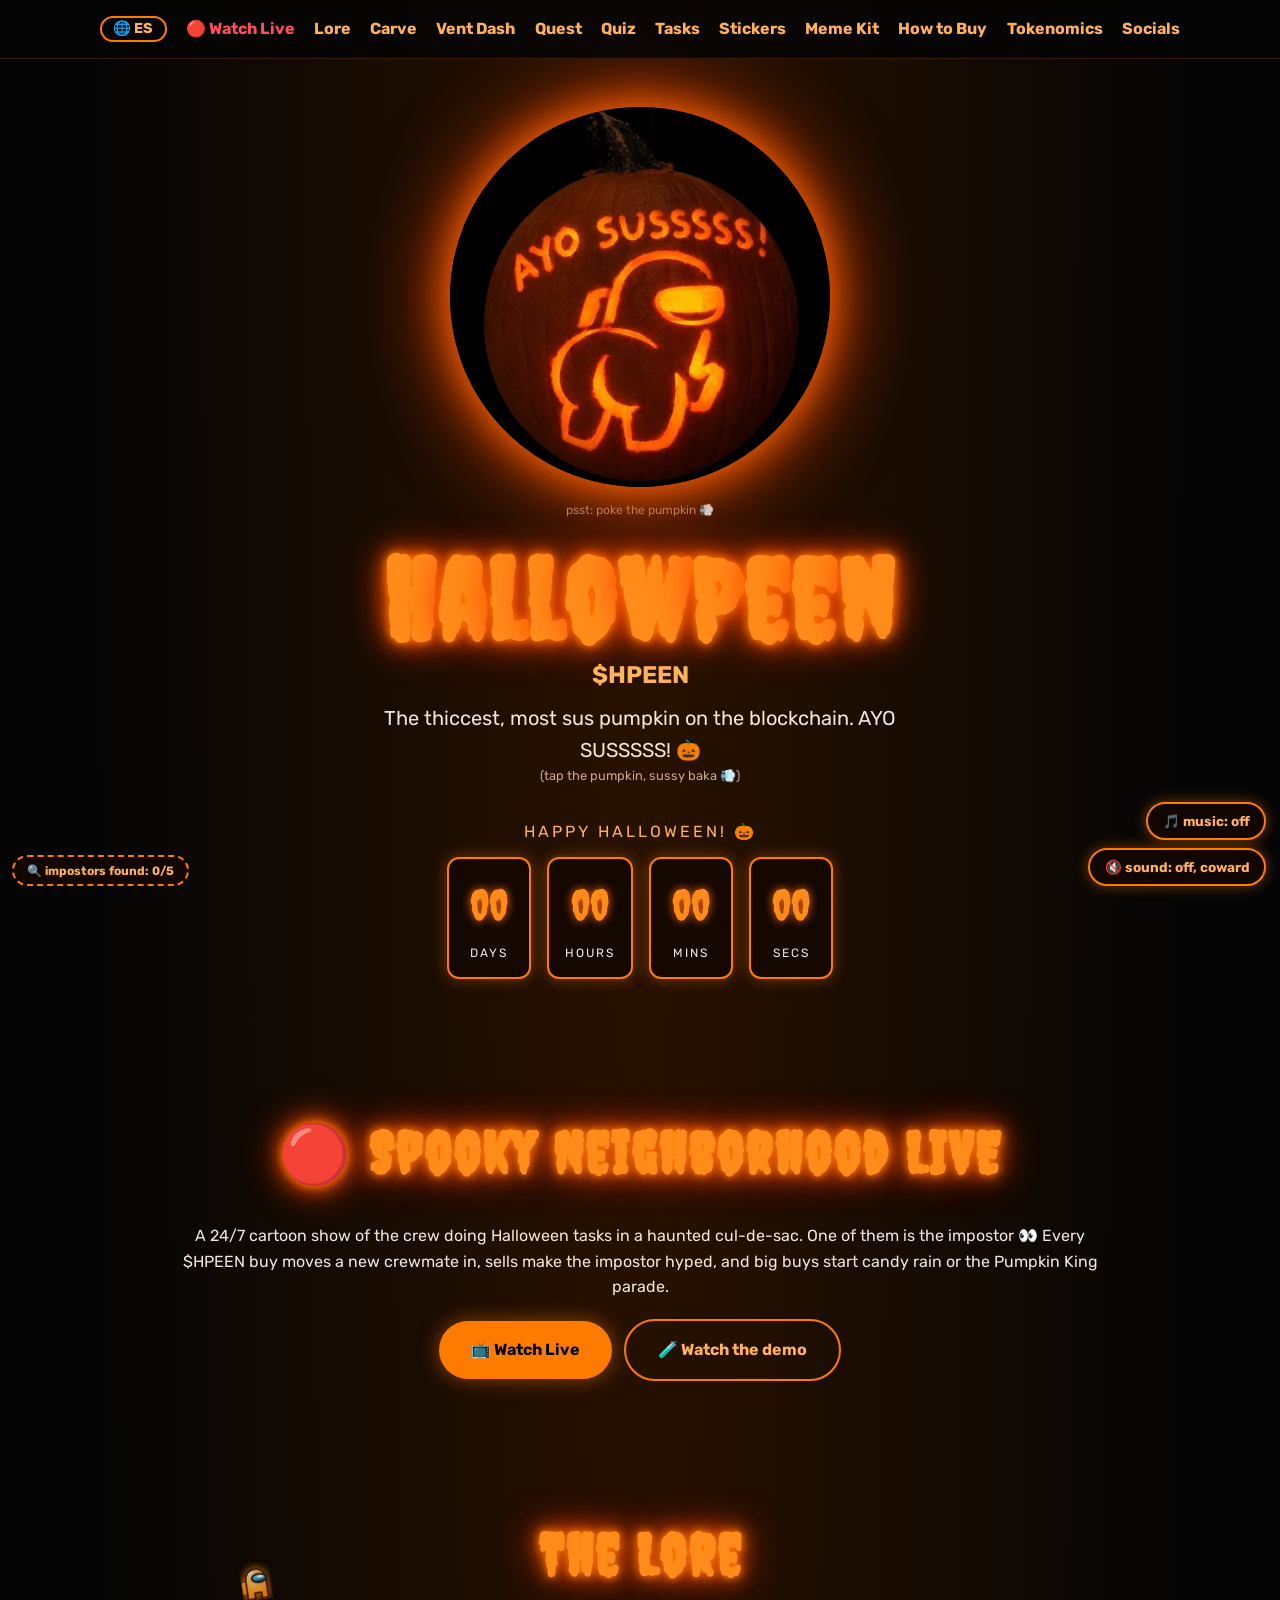
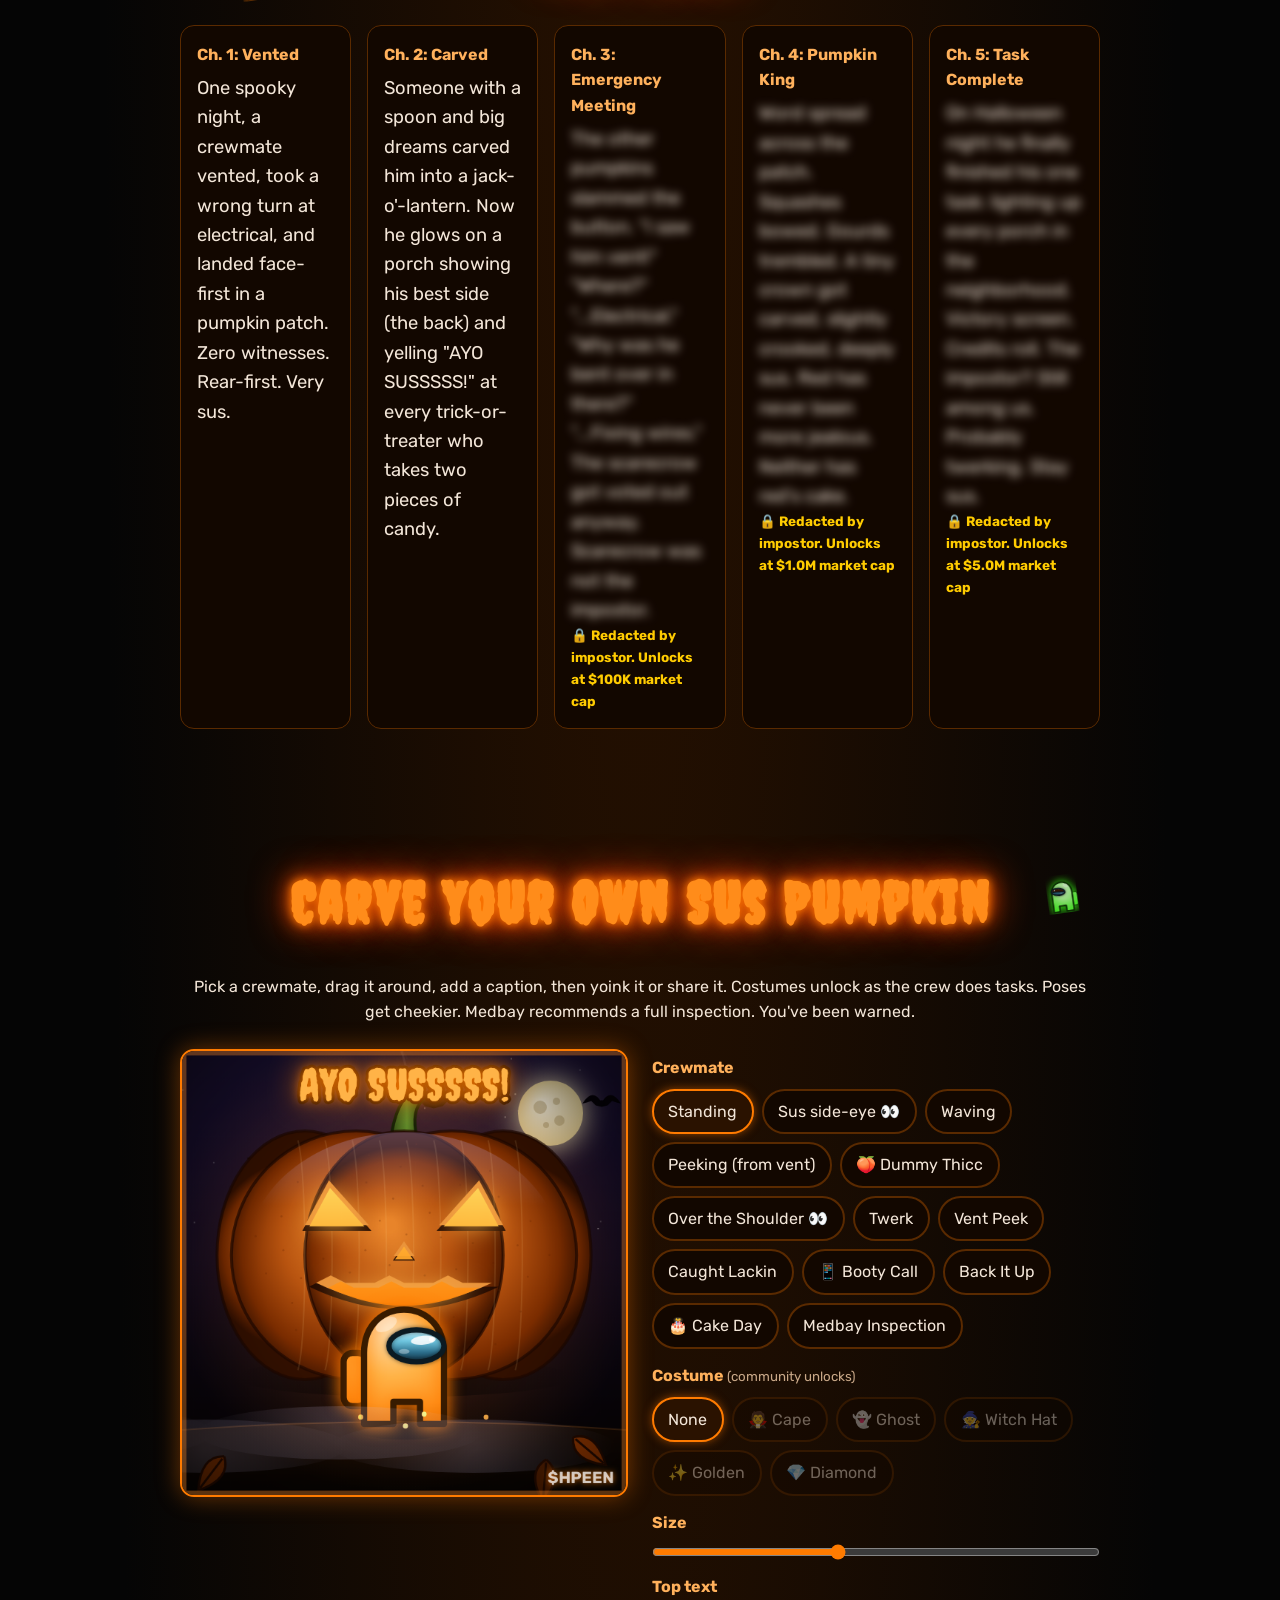
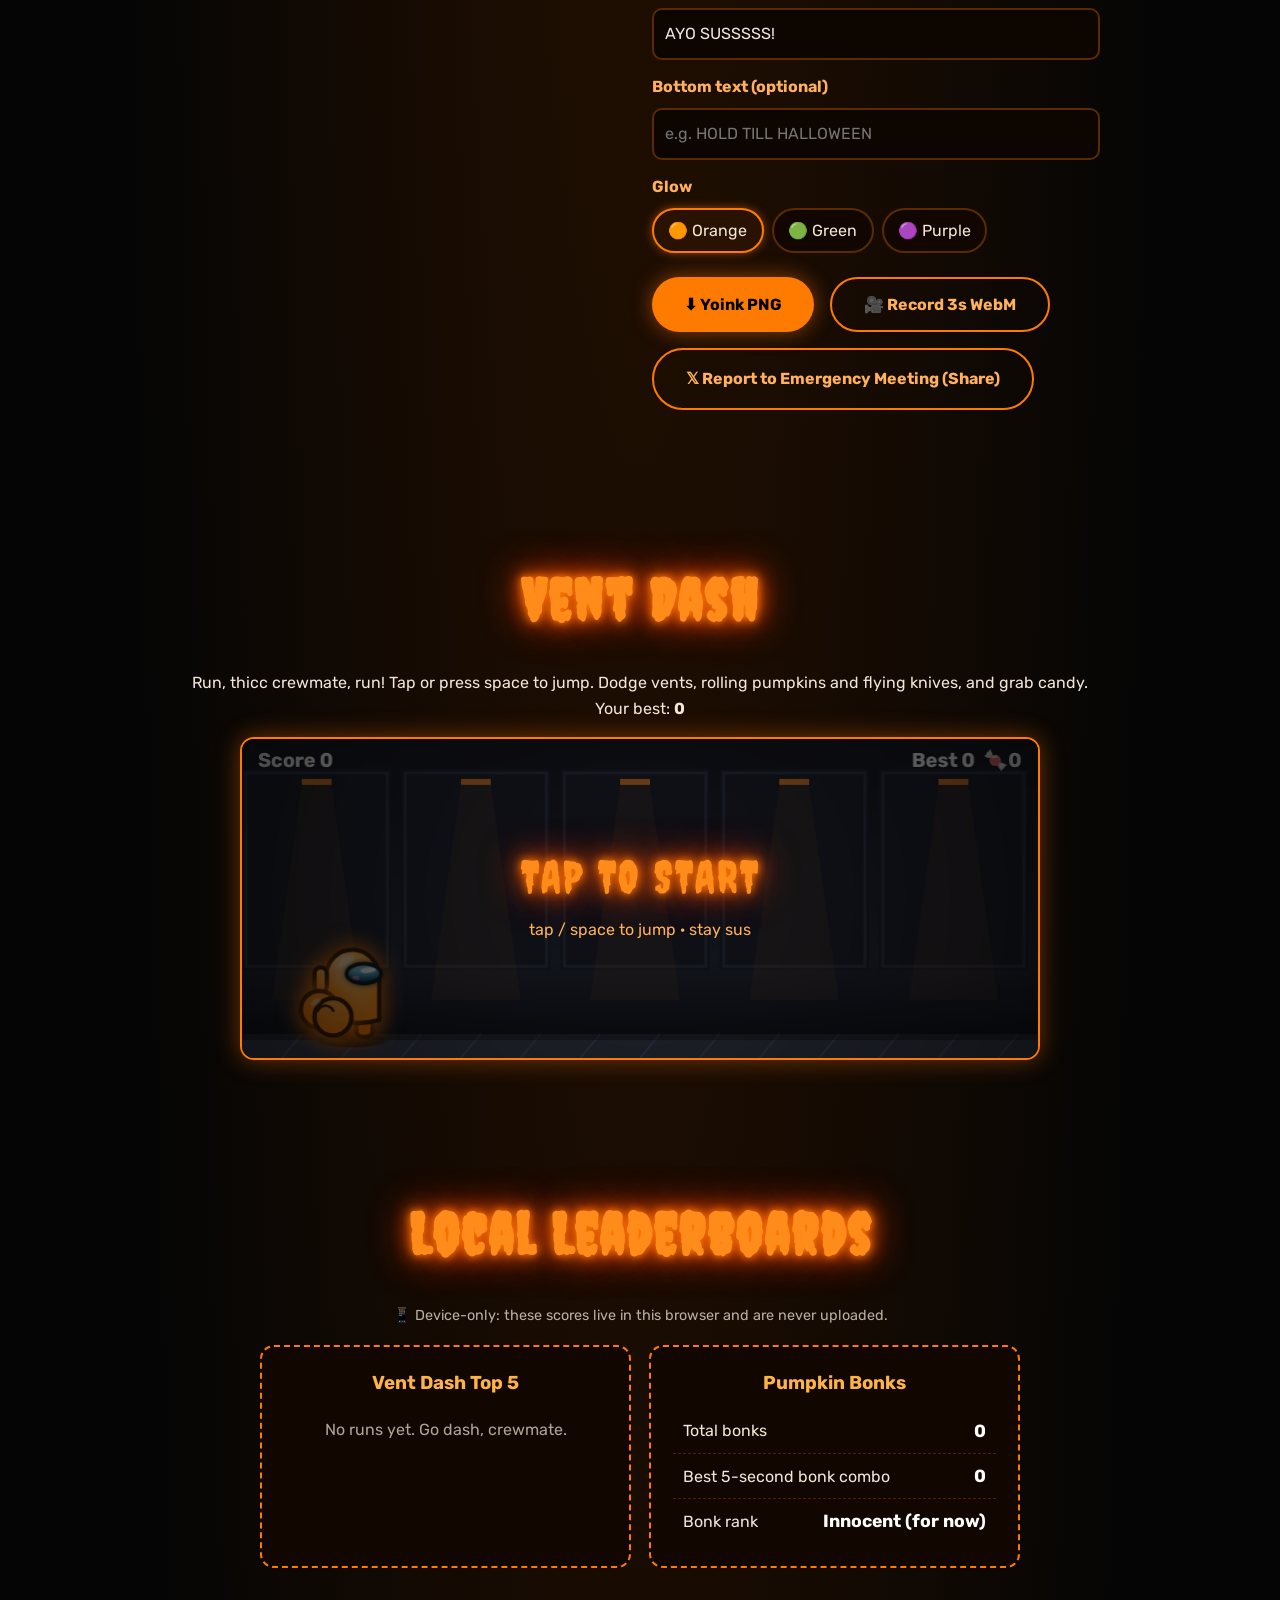
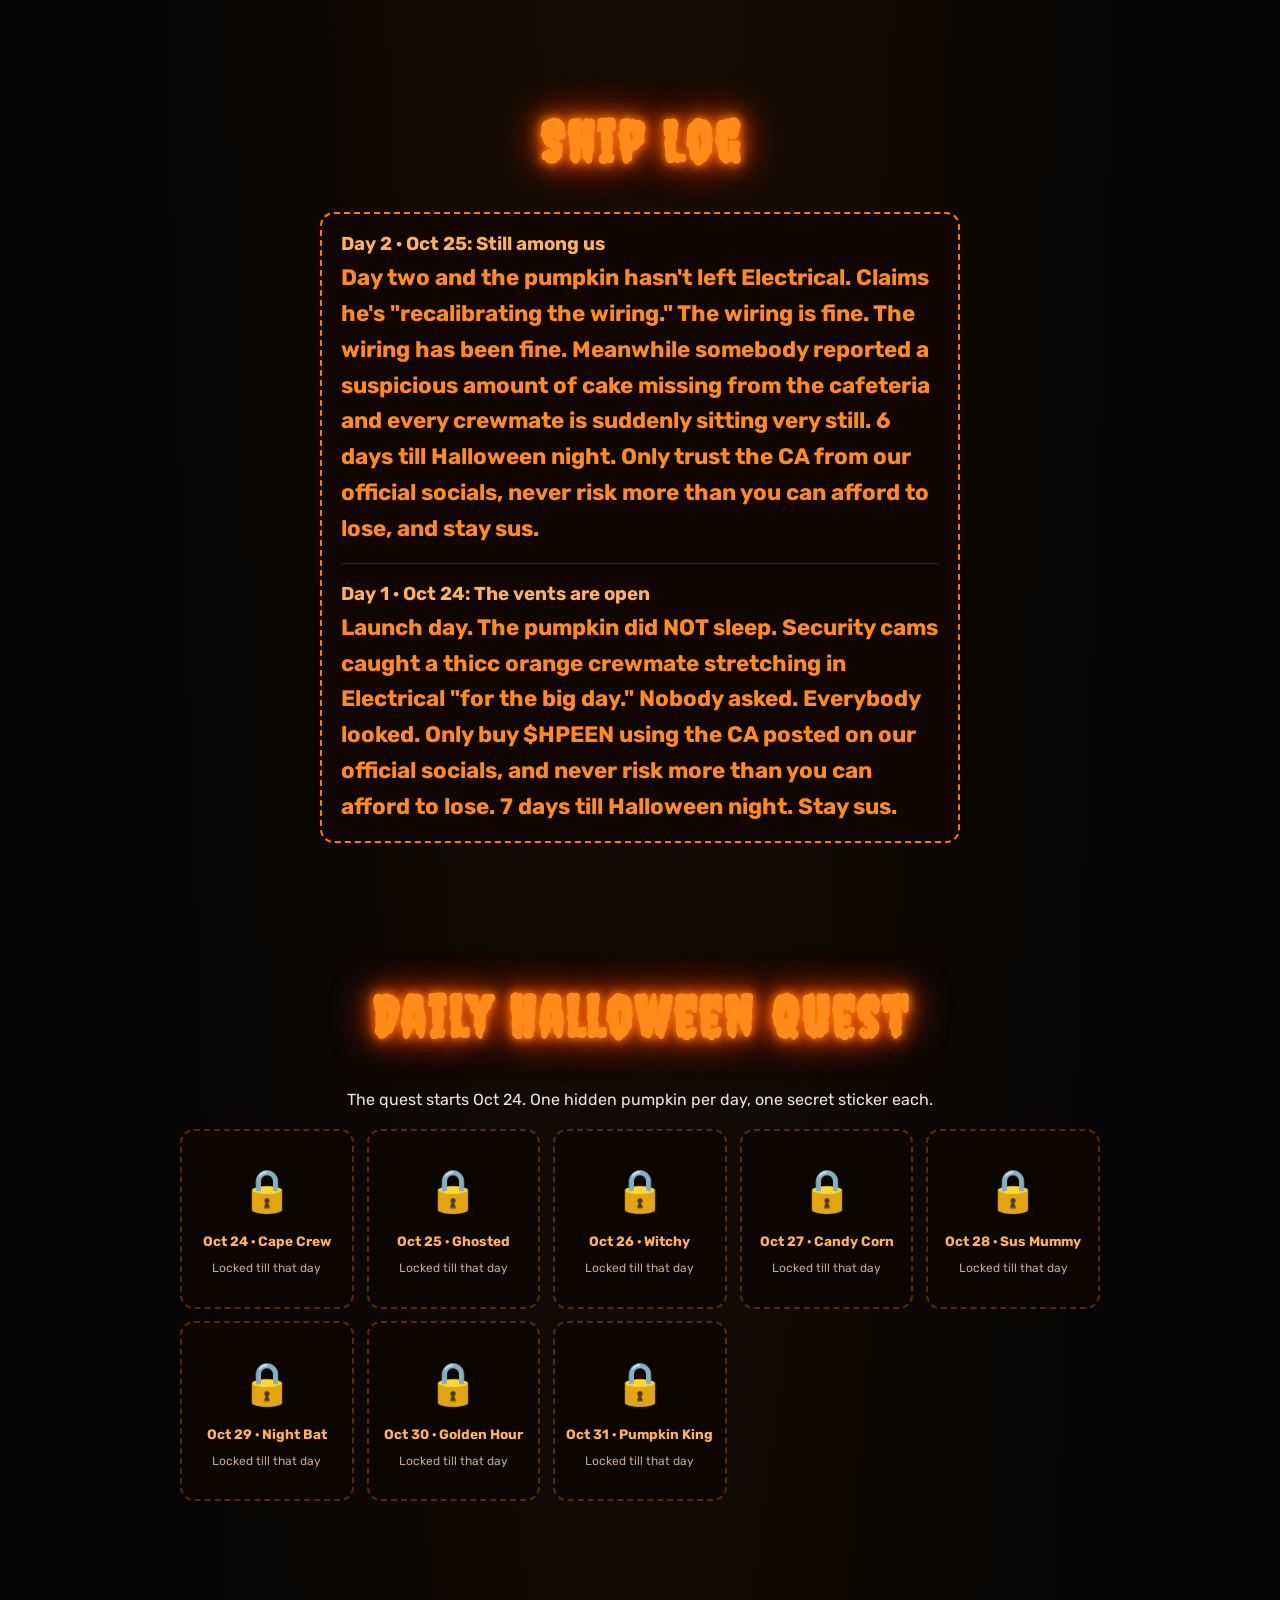
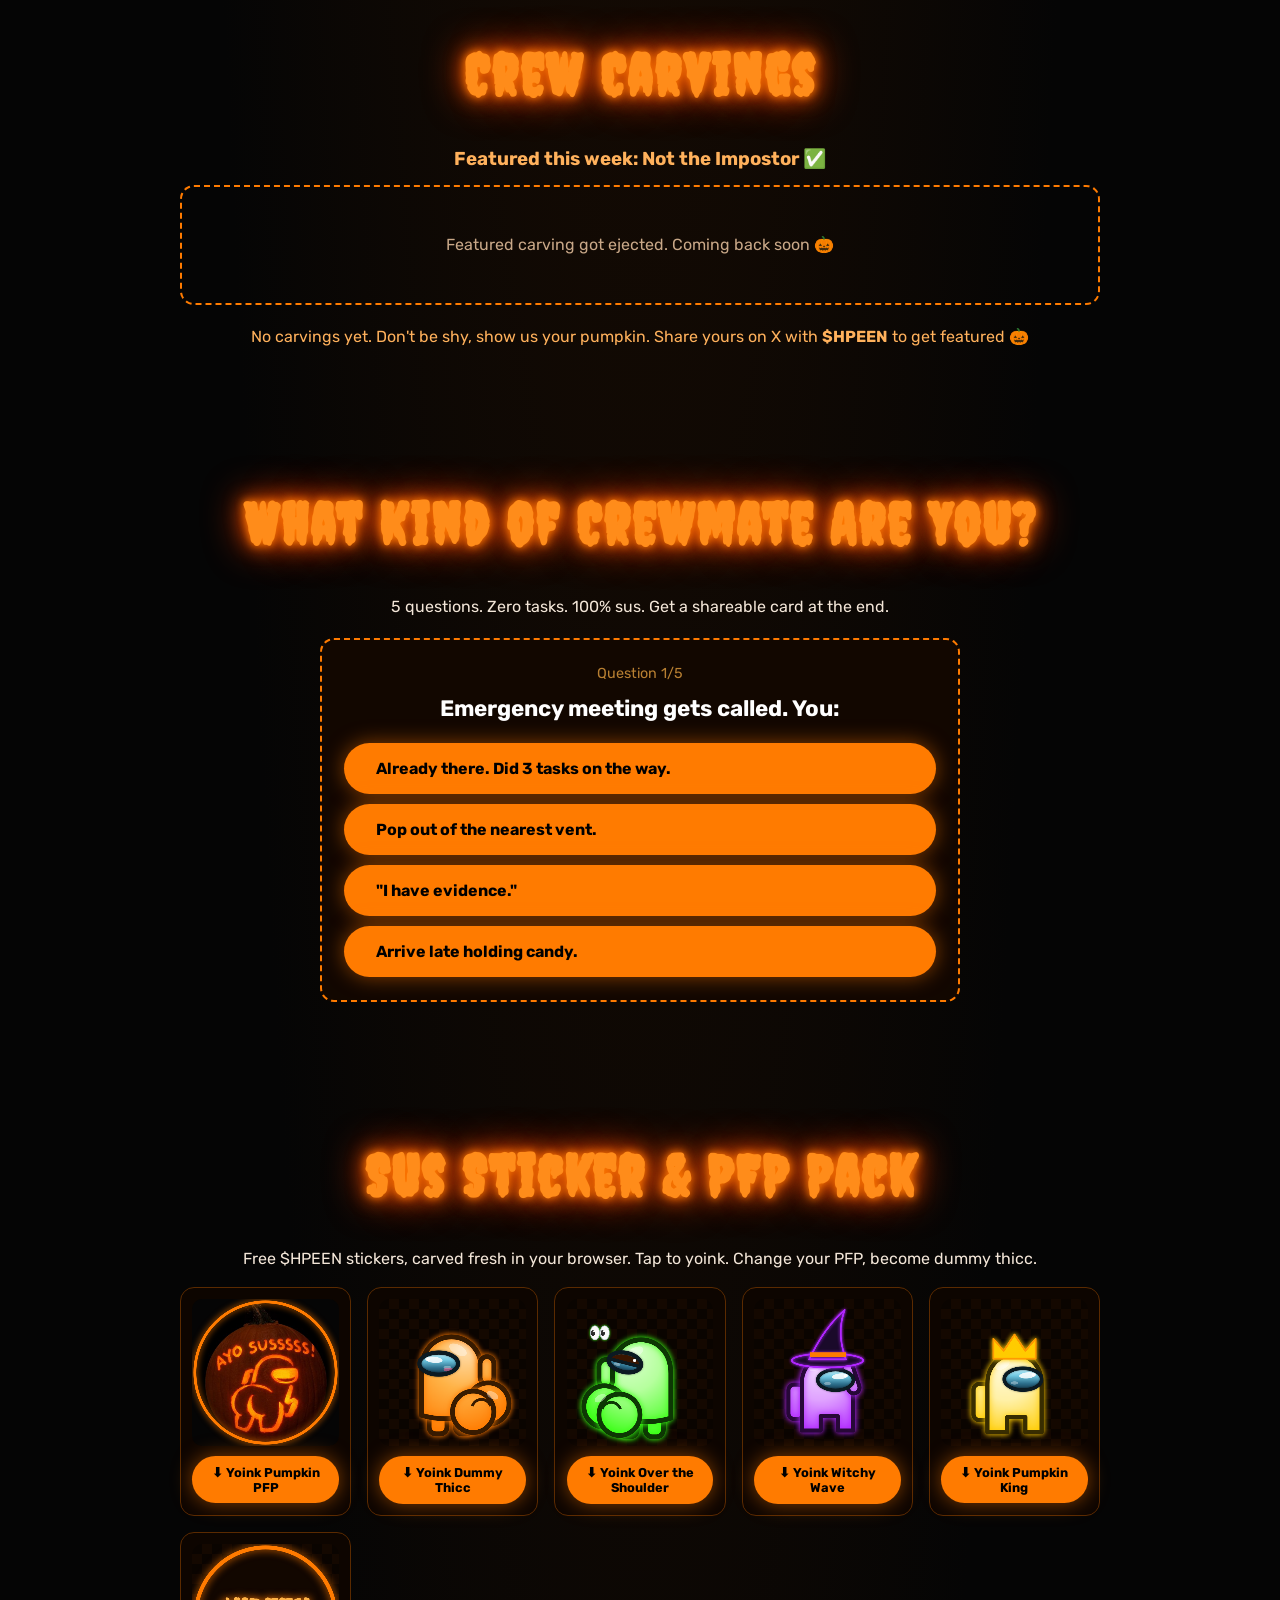
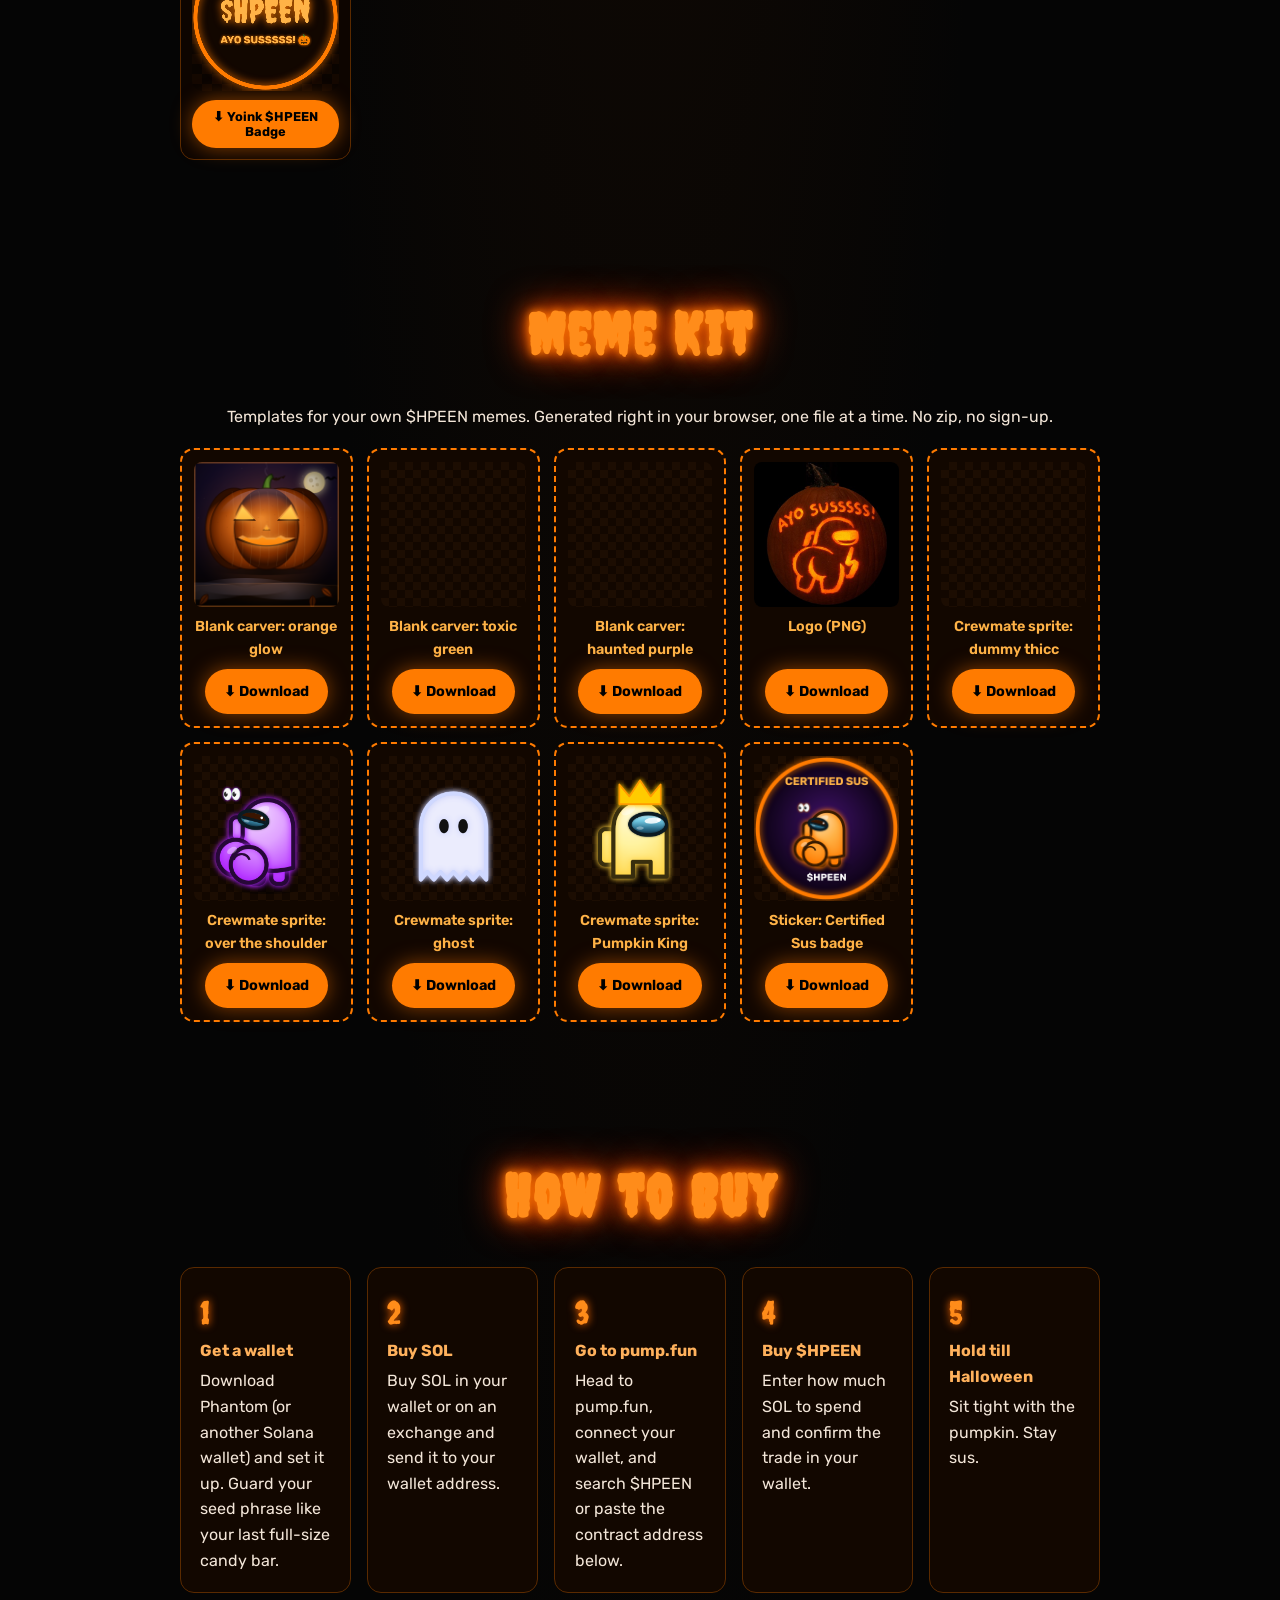
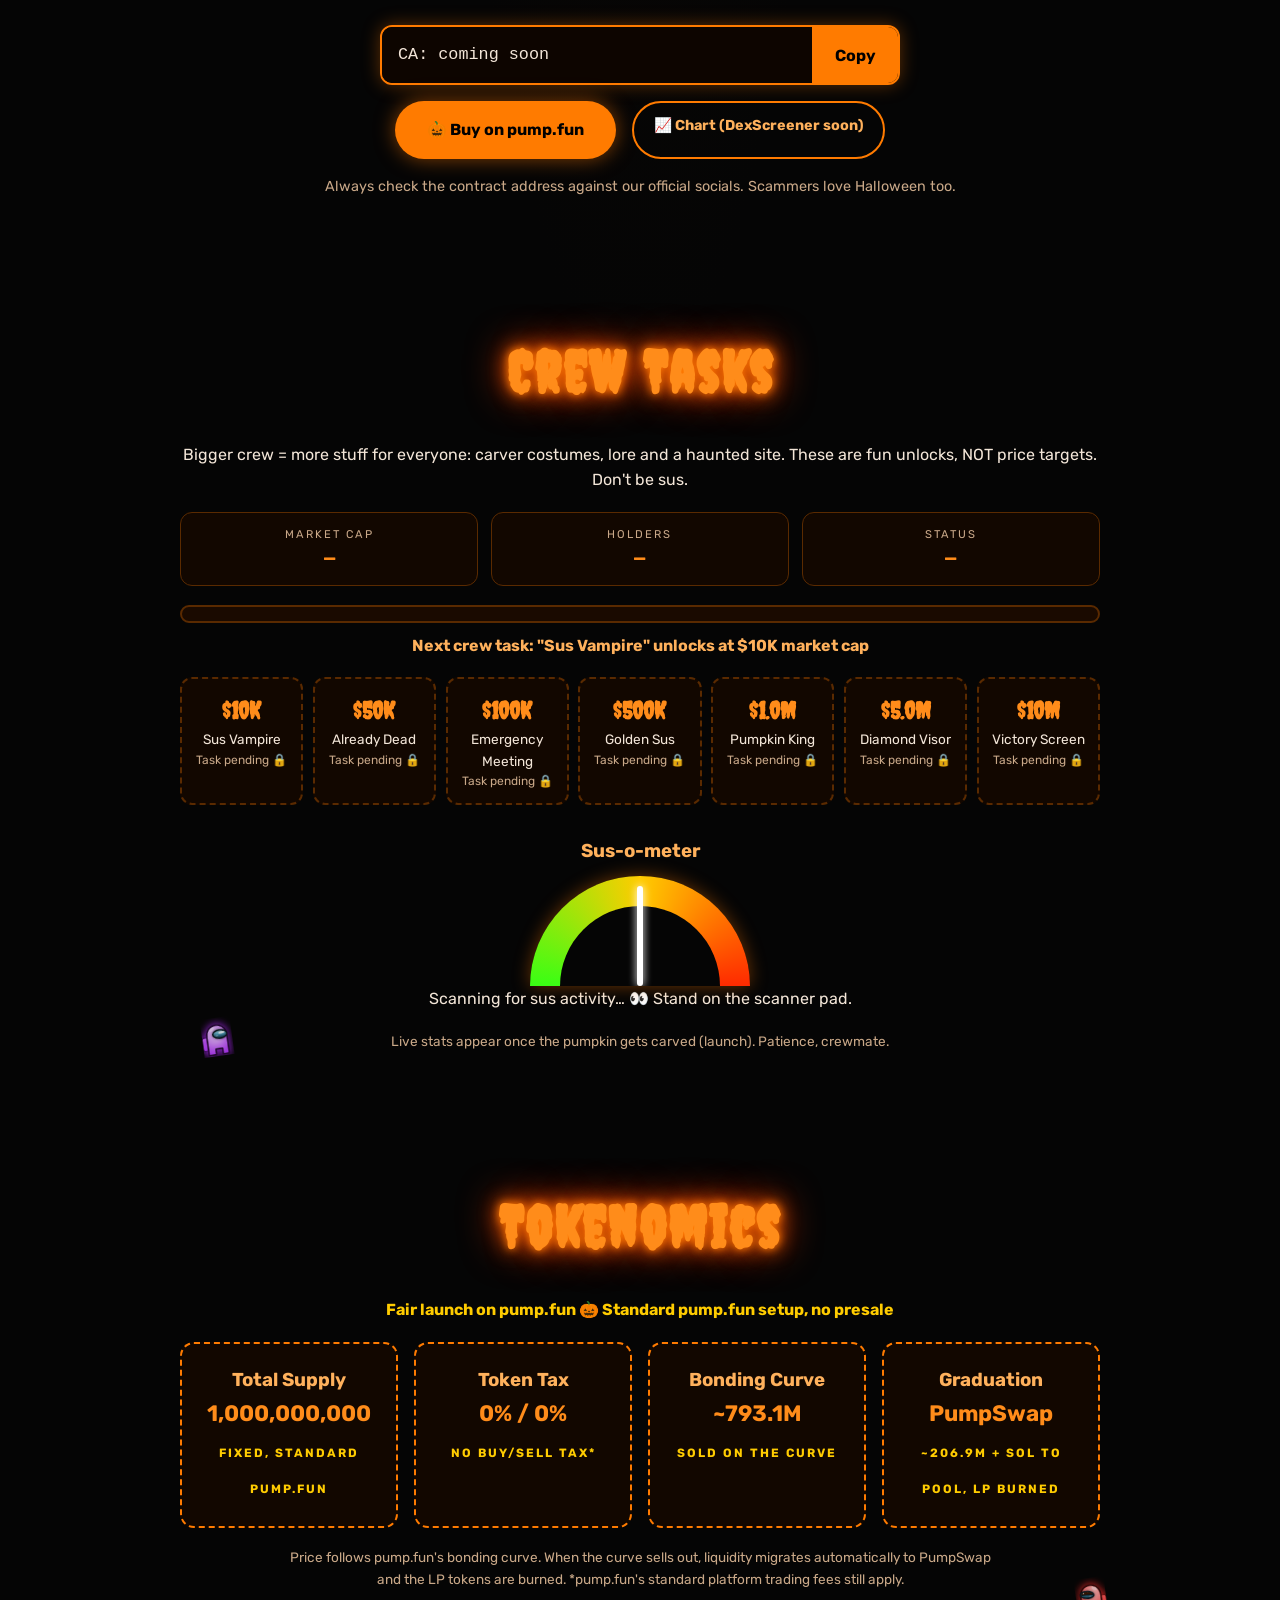
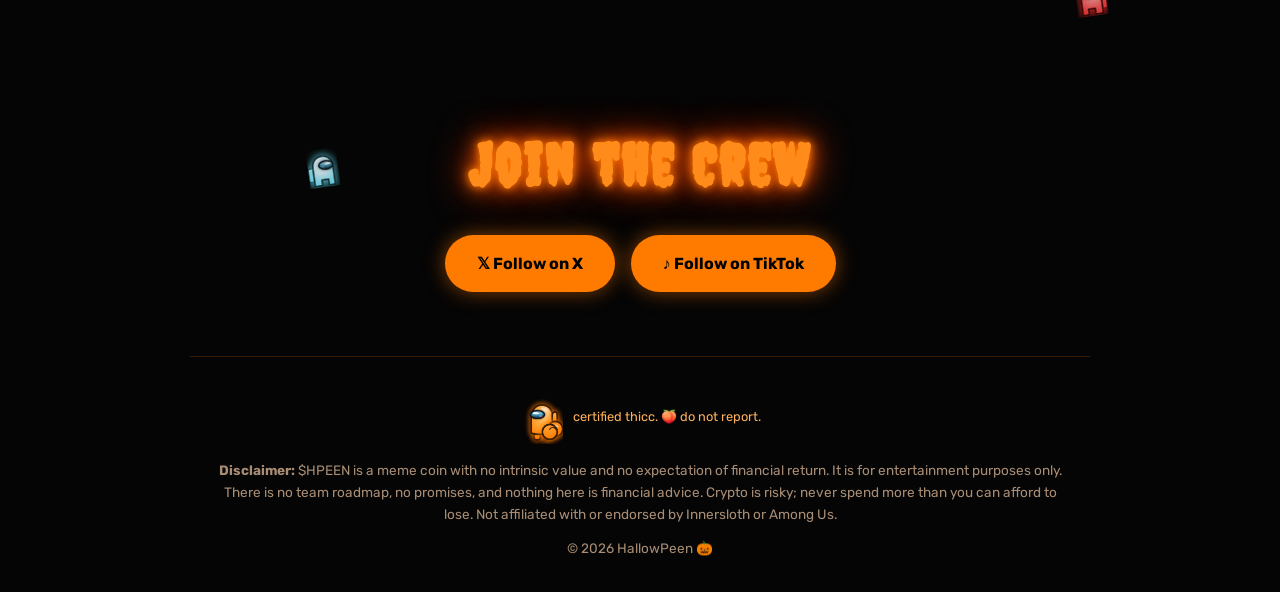
==== commit 910aebd0: "Ship Log: Day 2 lore blurb (EN/ES)" ====
--- a/index.html
+++ b/index.html
@@ -50,7 +50,7 @@
 <section id="board-sec"><h2 class="glow">Local Leaderboards</h2><p class="small-note" id="boardNote">📱 Device-only: these scores live in this browser and are never uploaded.</p>
 <div class="boards"><div class="board card"><h3 id="bDashH">Vent Dash Top 5</h3><ol id="boardDash"></ol></div>
 <div class="board card"><h3 id="bBonkH">Pumpkin Bonks</h3><ul id="boardBonk"></ul></div></div></section>
-<section id="log-sec"><h2 class="glow">Ship Log</h2><div class="card" style="max-width:640px;margin:0 auto;padding:1rem 1.2rem;text-align:left"><h3>Day 1 · Oct 24: The vents are open</h3><p>Launch day. The pumpkin did NOT sleep. Security cams caught a thicc orange crewmate stretching in Electrical "for the big day." Nobody asked. Everybody looked. Only buy $HPEEN using the CA posted on our official socials, and never risk more than you can afford to lose. 7 days till Halloween night. Stay sus.</p></div></section>
+<section id="log-sec"><h2 class="glow">Ship Log</h2><div class="card" style="max-width:640px;margin:0 auto;padding:1rem 1.2rem;text-align:left"><h3>Day 2 · Oct 25: Still among us</h3><p>Day two and the pumpkin hasn't left Electrical. Claims he's "recalibrating the wiring." The wiring is fine. The wiring has been fine. Meanwhile somebody reported a suspicious amount of cake missing from the cafeteria and every crewmate is suddenly sitting very still. 6 days till Halloween night. Only trust the CA from our official socials, never risk more than you can afford to lose, and stay sus.</p><hr style="border:0;border-top:1px solid rgba(255,255,255,.12);margin:1rem 0"><h3>Day 1 · Oct 24: The vents are open</h3><p>Launch day. The pumpkin did NOT sleep. Security cams caught a thicc orange crewmate stretching in Electrical "for the big day." Nobody asked. Everybody looked. Only buy $HPEEN using the CA posted on our official socials, and never risk more than you can afford to lose. 7 days till Halloween night. Stay sus.</p></div></section>
 <section id="quest-sec"><h2 class="glow">Daily Halloween Quest</h2>
 <p id="questStatus"></p><div id="questGrid" class="qgrid"></div></section>
 <section id="gallery-sec"><h2 class="glow">Crew Carvings</h2>
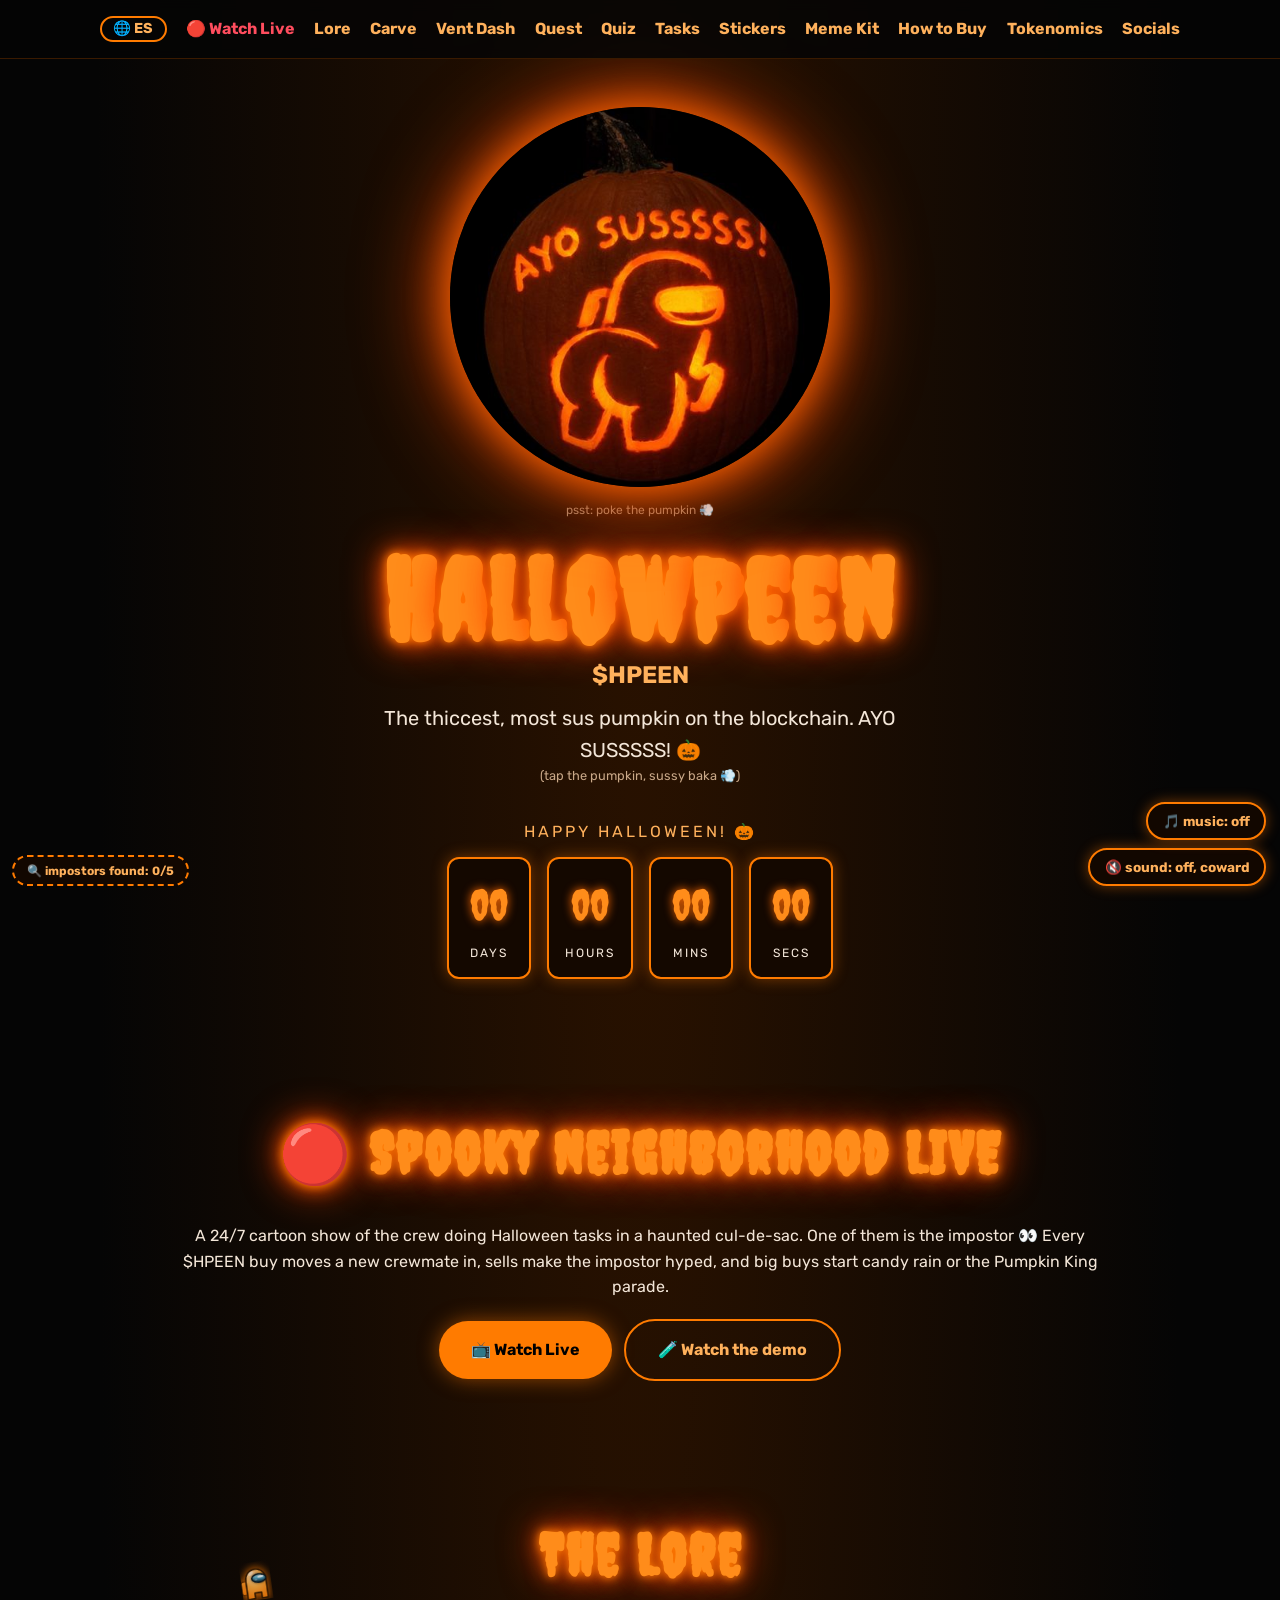
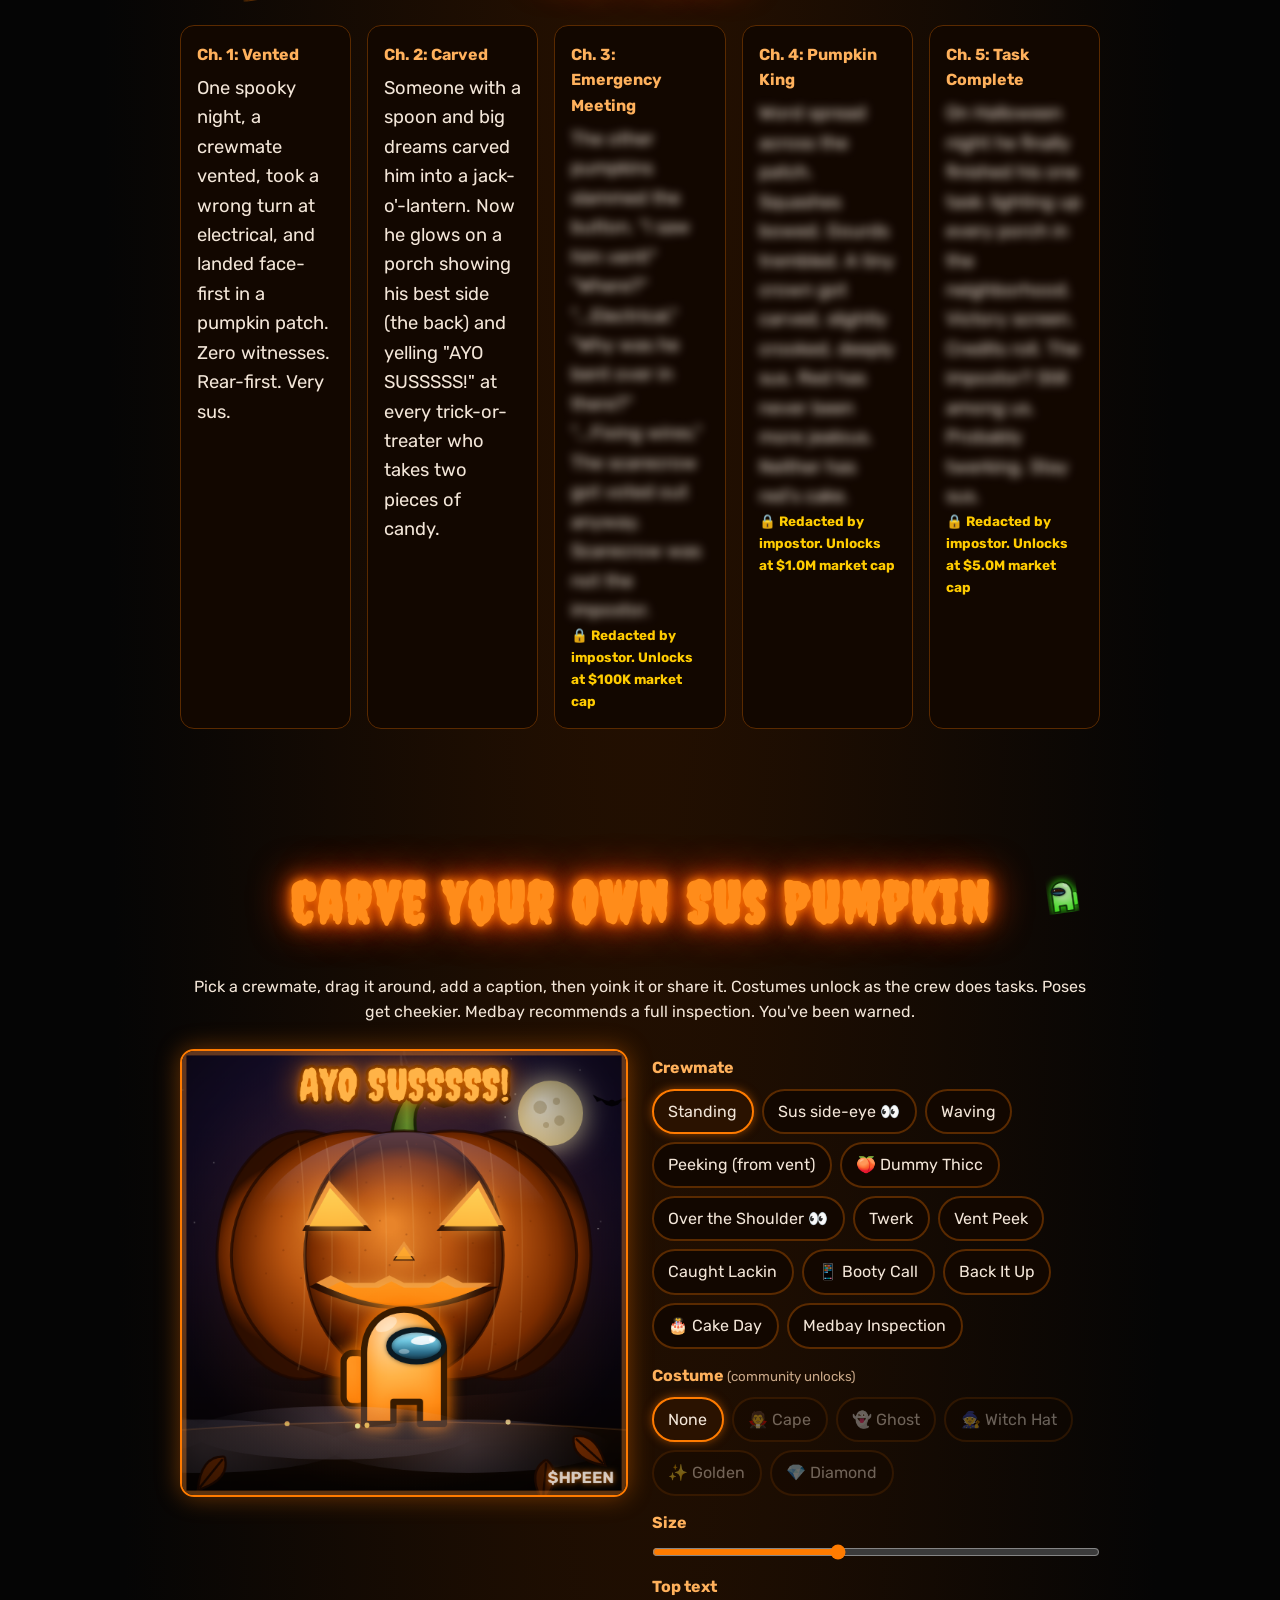
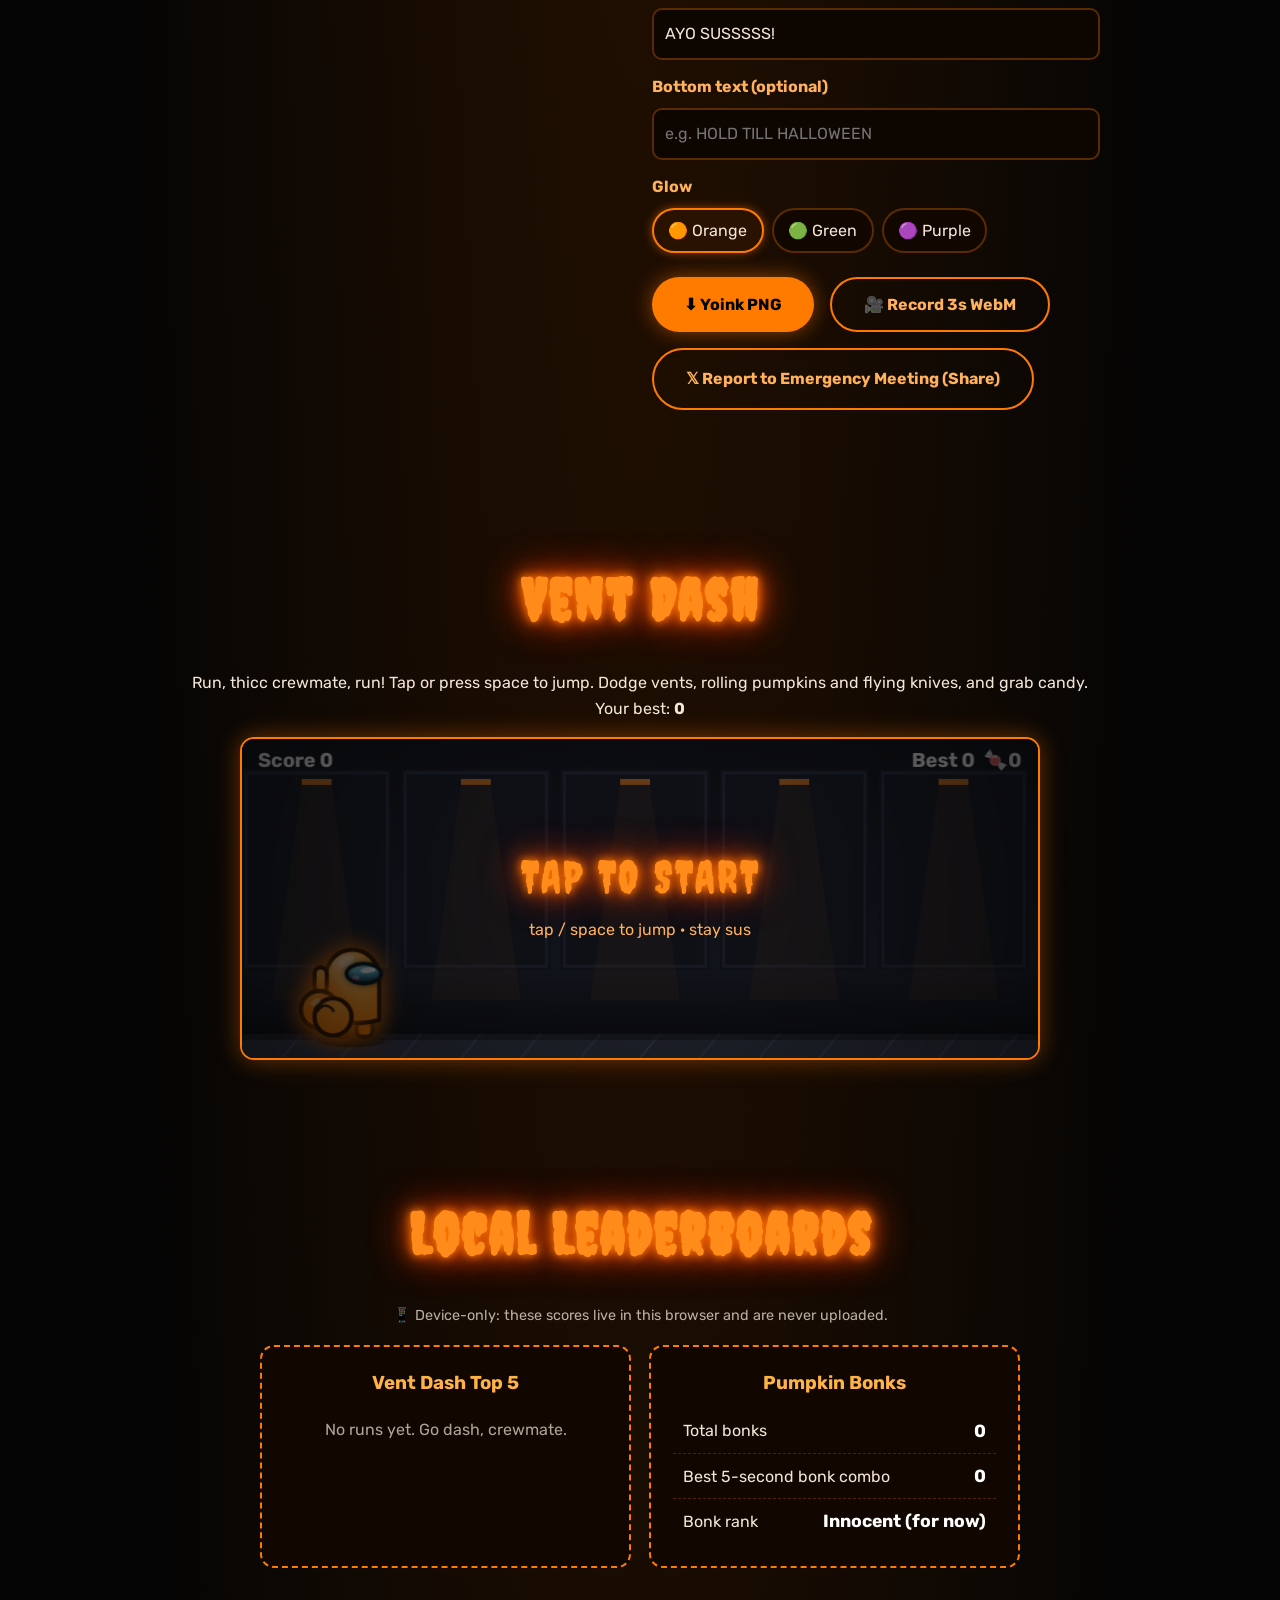
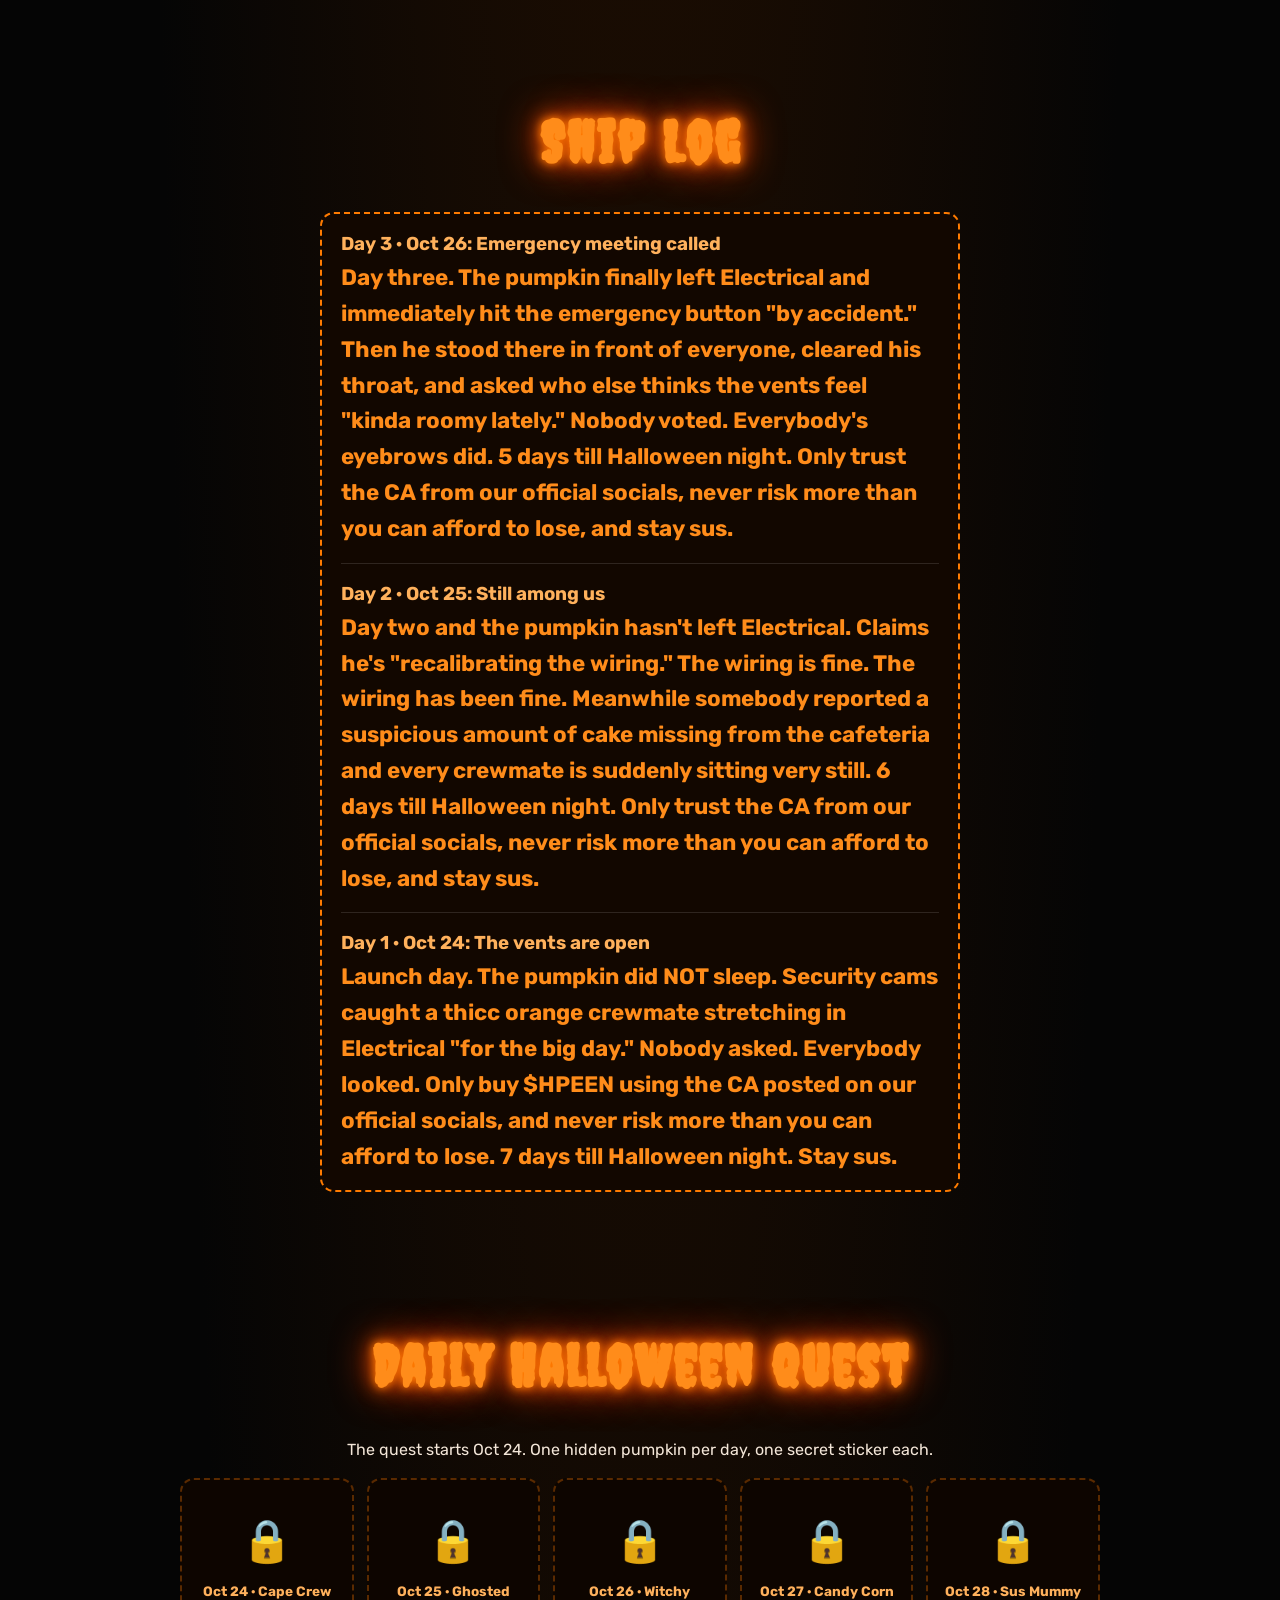
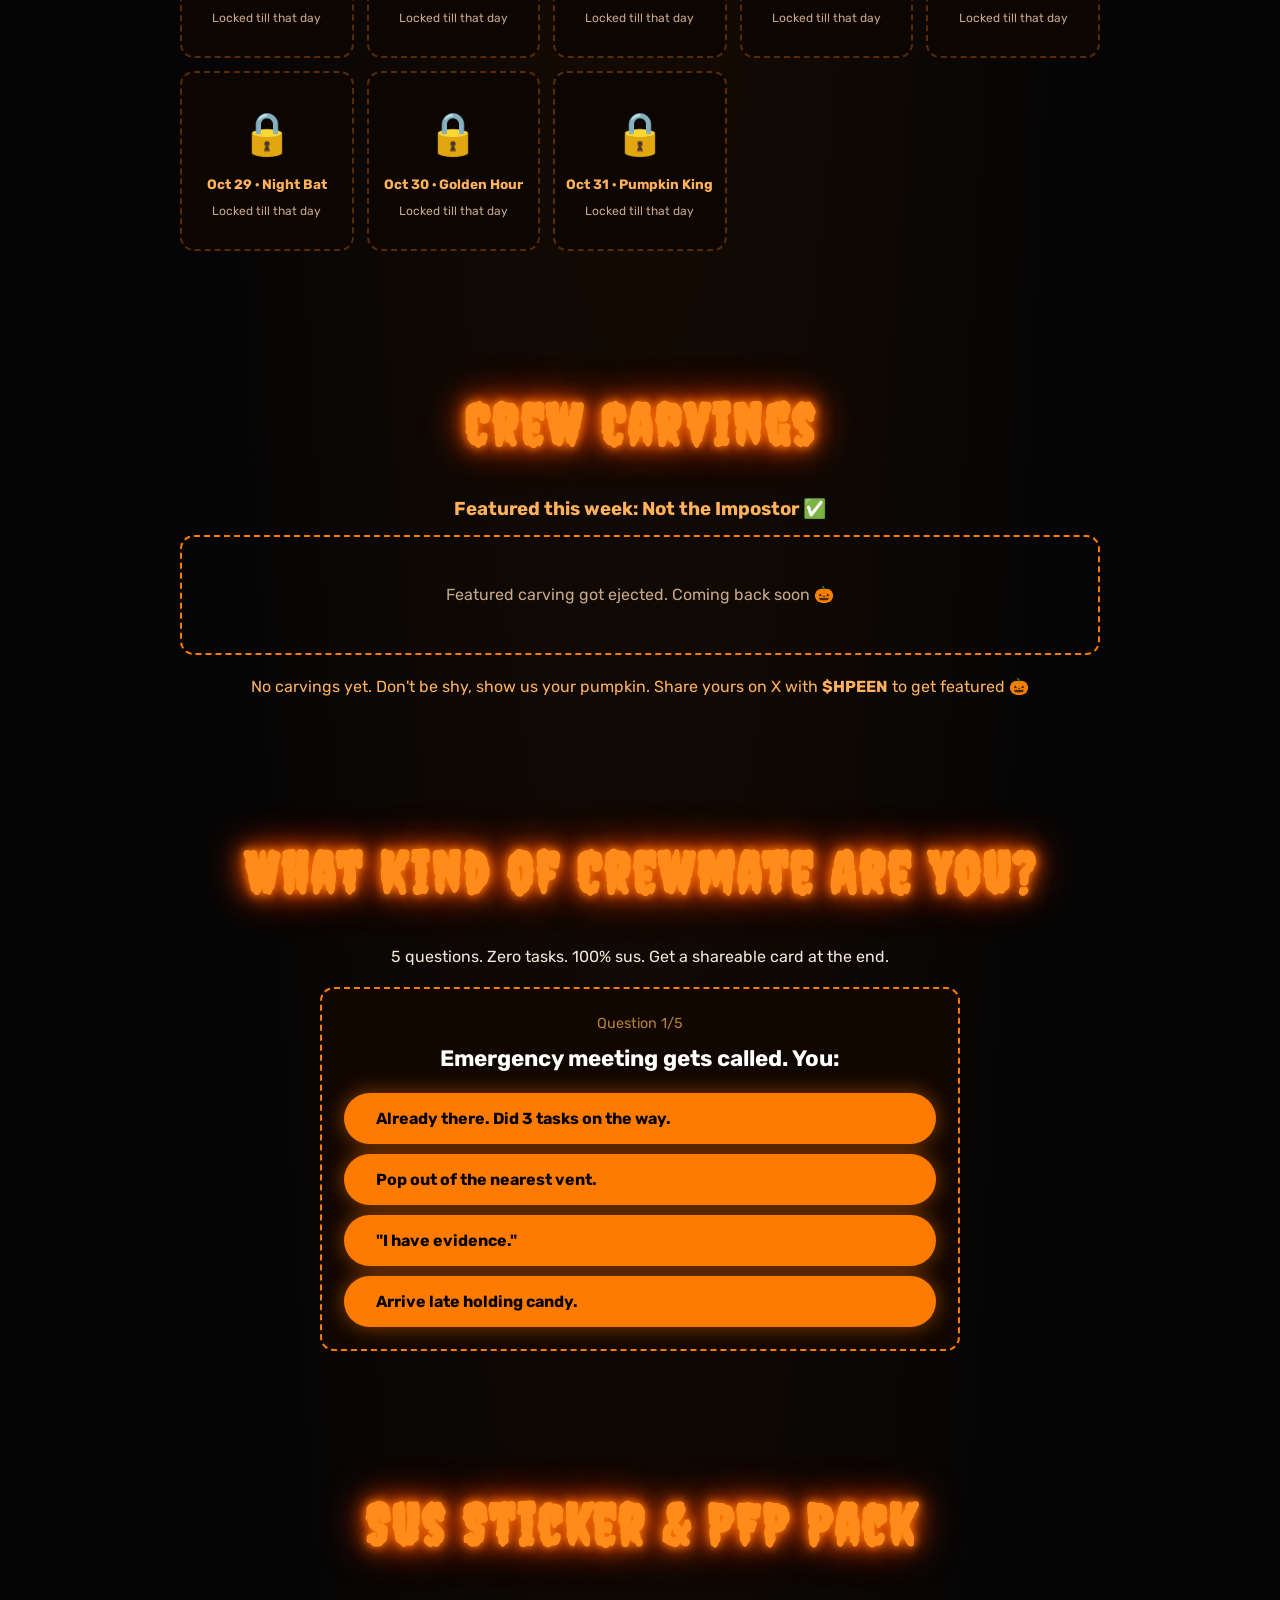
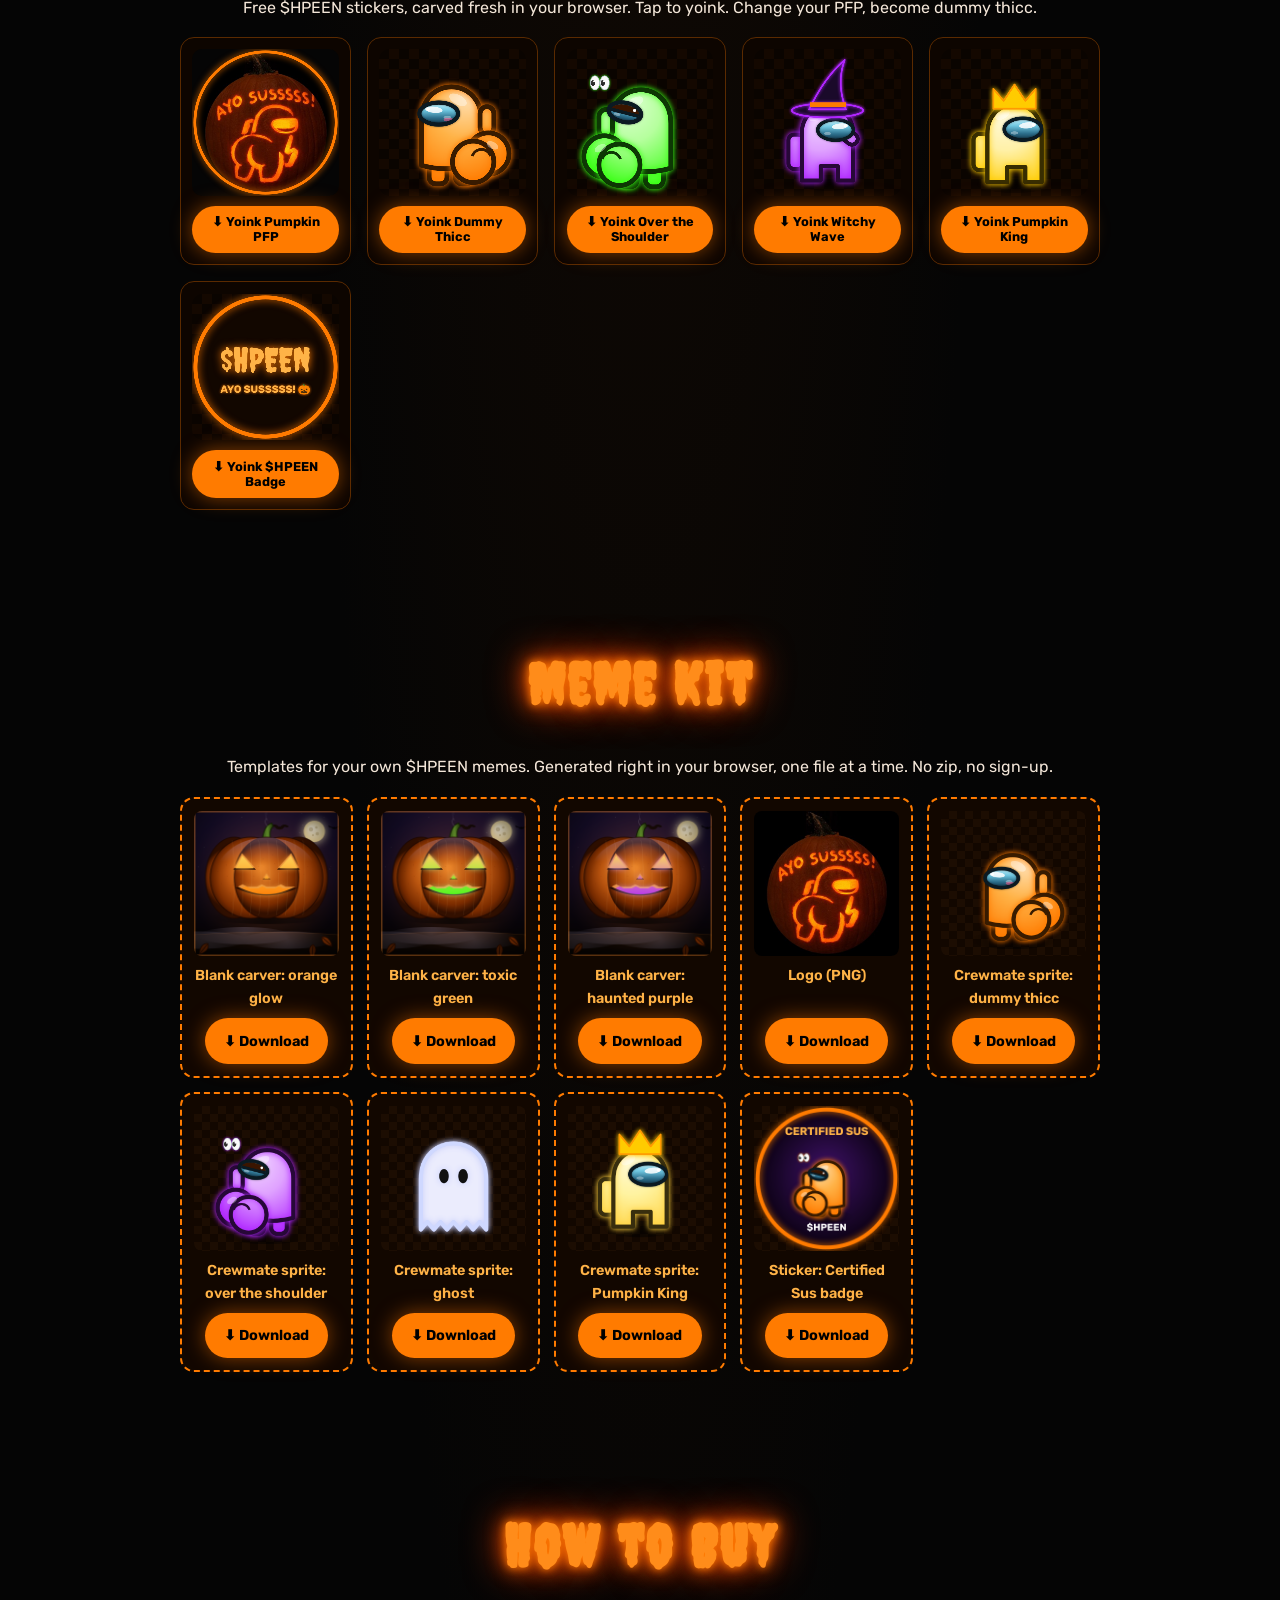
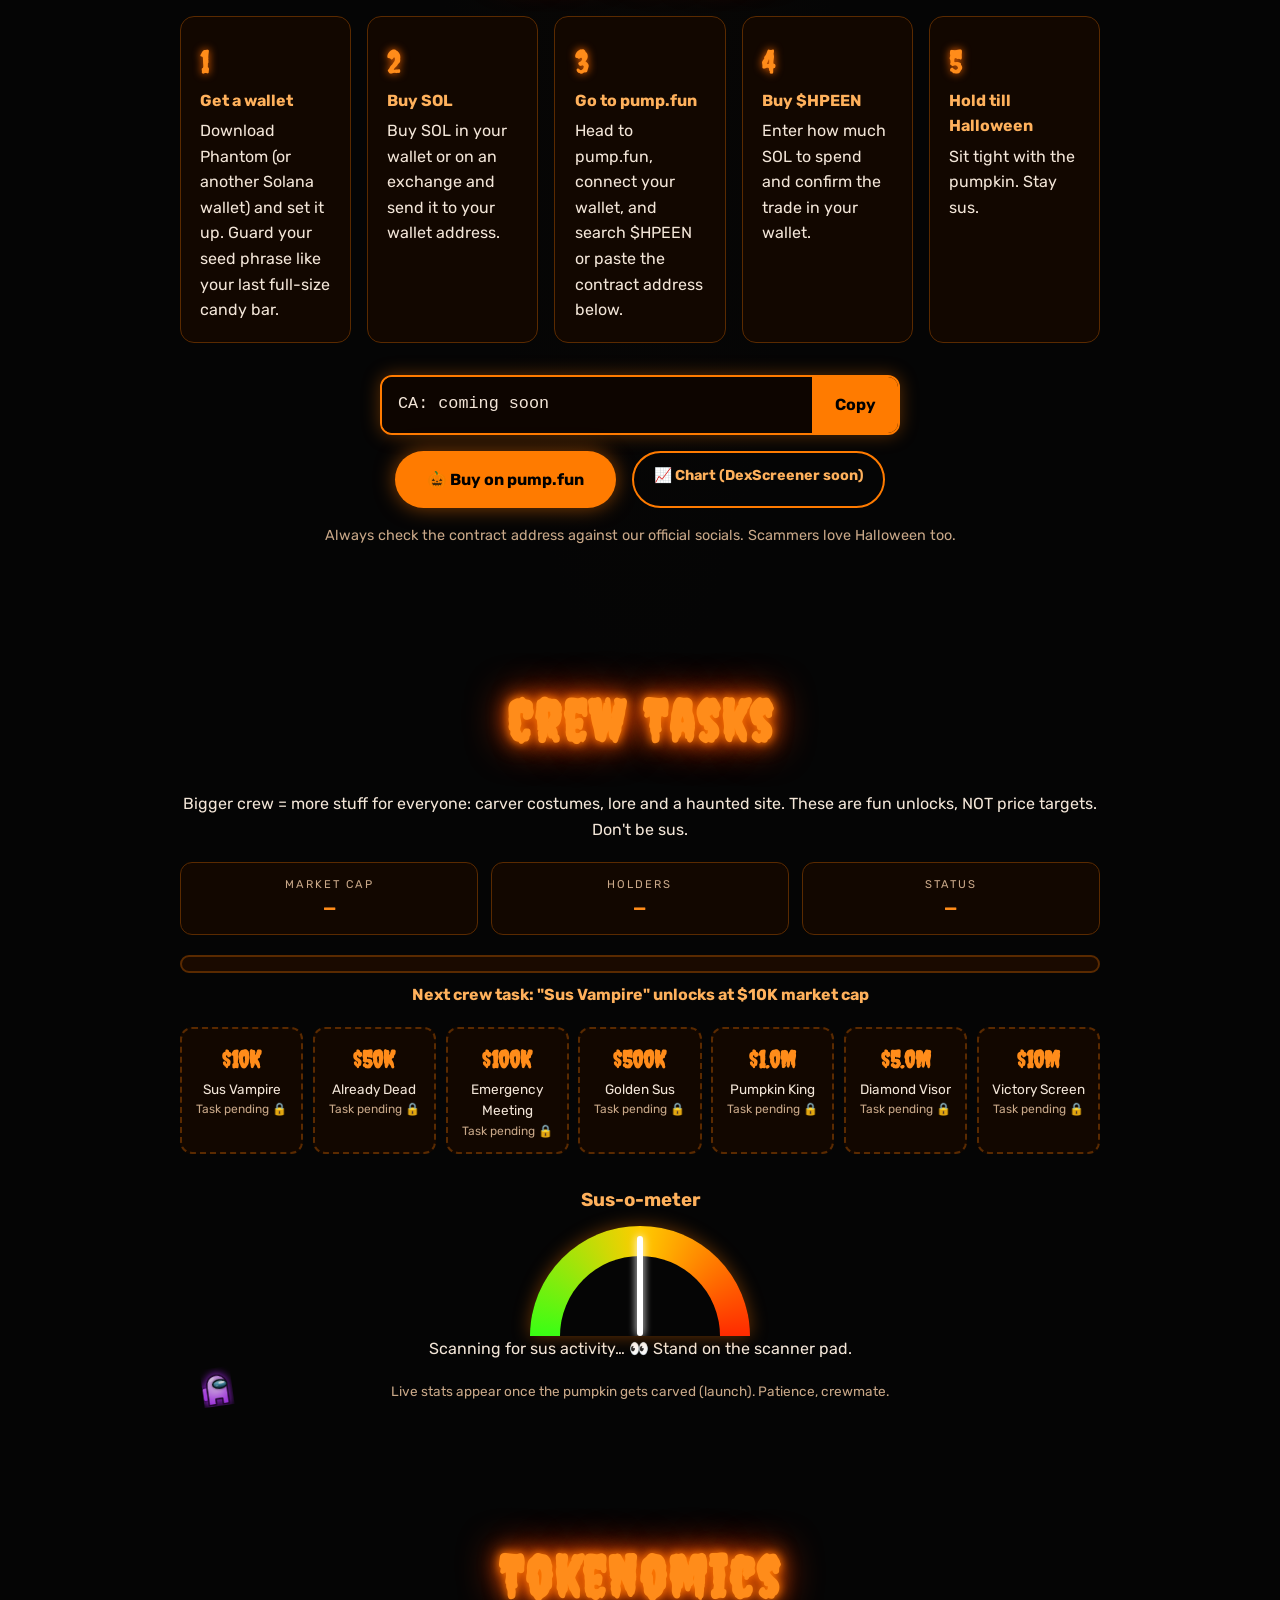
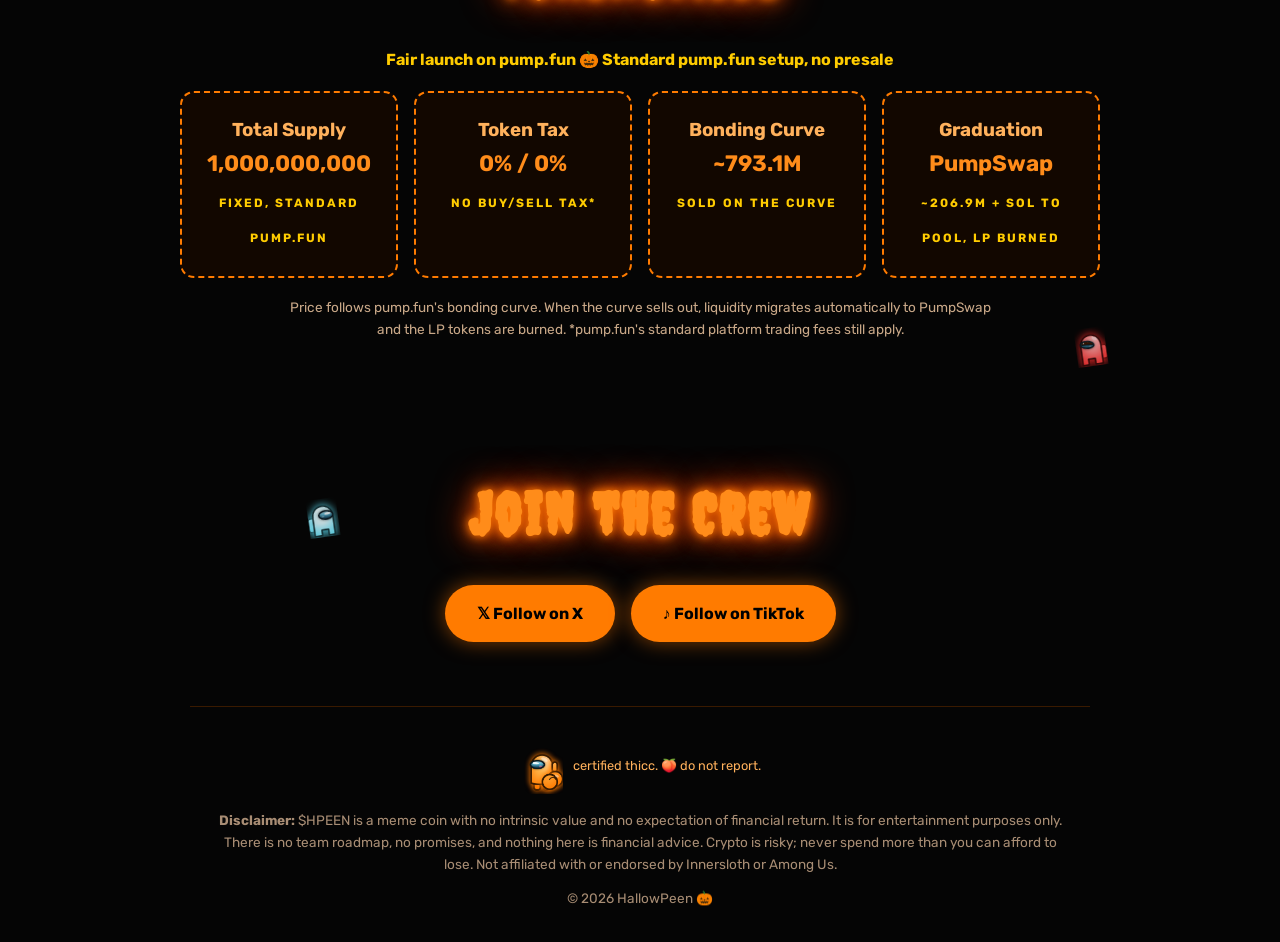
==== commit 6a89aaf0: "Ship Log: Day 3 lore blurb (EN/ES)" ====
--- a/index.html
+++ b/index.html
@@ -50,7 +50,7 @@
 <section id="board-sec"><h2 class="glow">Local Leaderboards</h2><p class="small-note" id="boardNote">📱 Device-only: these scores live in this browser and are never uploaded.</p>
 <div class="boards"><div class="board card"><h3 id="bDashH">Vent Dash Top 5</h3><ol id="boardDash"></ol></div>
 <div class="board card"><h3 id="bBonkH">Pumpkin Bonks</h3><ul id="boardBonk"></ul></div></div></section>
-<section id="log-sec"><h2 class="glow">Ship Log</h2><div class="card" style="max-width:640px;margin:0 auto;padding:1rem 1.2rem;text-align:left"><h3>Day 2 · Oct 25: Still among us</h3><p>Day two and the pumpkin hasn't left Electrical. Claims he's "recalibrating the wiring." The wiring is fine. The wiring has been fine. Meanwhile somebody reported a suspicious amount of cake missing from the cafeteria and every crewmate is suddenly sitting very still. 6 days till Halloween night. Only trust the CA from our official socials, never risk more than you can afford to lose, and stay sus.</p><hr style="border:0;border-top:1px solid rgba(255,255,255,.12);margin:1rem 0"><h3>Day 1 · Oct 24: The vents are open</h3><p>Launch day. The pumpkin did NOT sleep. Security cams caught a thicc orange crewmate stretching in Electrical "for the big day." Nobody asked. Everybody looked. Only buy $HPEEN using the CA posted on our official socials, and never risk more than you can afford to lose. 7 days till Halloween night. Stay sus.</p></div></section>
+<section id="log-sec"><h2 class="glow">Ship Log</h2><div class="card" style="max-width:640px;margin:0 auto;padding:1rem 1.2rem;text-align:left"><h3>Day 3 · Oct 26: Emergency meeting called</h3><p>Day three. The pumpkin finally left Electrical and immediately hit the emergency button "by accident." Then he stood there in front of everyone, cleared his throat, and asked who else thinks the vents feel "kinda roomy lately." Nobody voted. Everybody's eyebrows did. 5 days till Halloween night. Only trust the CA from our official socials, never risk more than you can afford to lose, and stay sus.</p><hr style="border:0;border-top:1px solid rgba(255,255,255,.12);margin:1rem 0"><h3>Day 2 · Oct 25: Still among us</h3><p>Day two and the pumpkin hasn't left Electrical. Claims he's "recalibrating the wiring." The wiring is fine. The wiring has been fine. Meanwhile somebody reported a suspicious amount of cake missing from the cafeteria and every crewmate is suddenly sitting very still. 6 days till Halloween night. Only trust the CA from our official socials, never risk more than you can afford to lose, and stay sus.</p><hr style="border:0;border-top:1px solid rgba(255,255,255,.12);margin:1rem 0"><h3>Day 1 · Oct 24: The vents are open</h3><p>Launch day. The pumpkin did NOT sleep. Security cams caught a thicc orange crewmate stretching in Electrical "for the big day." Nobody asked. Everybody looked. Only buy $HPEEN using the CA posted on our official socials, and never risk more than you can afford to lose. 7 days till Halloween night. Stay sus.</p></div></section>
 <section id="quest-sec"><h2 class="glow">Daily Halloween Quest</h2>
 <p id="questStatus"></p><div id="questGrid" class="qgrid"></div></section>
 <section id="gallery-sec"><h2 class="glow">Crew Carvings</h2>
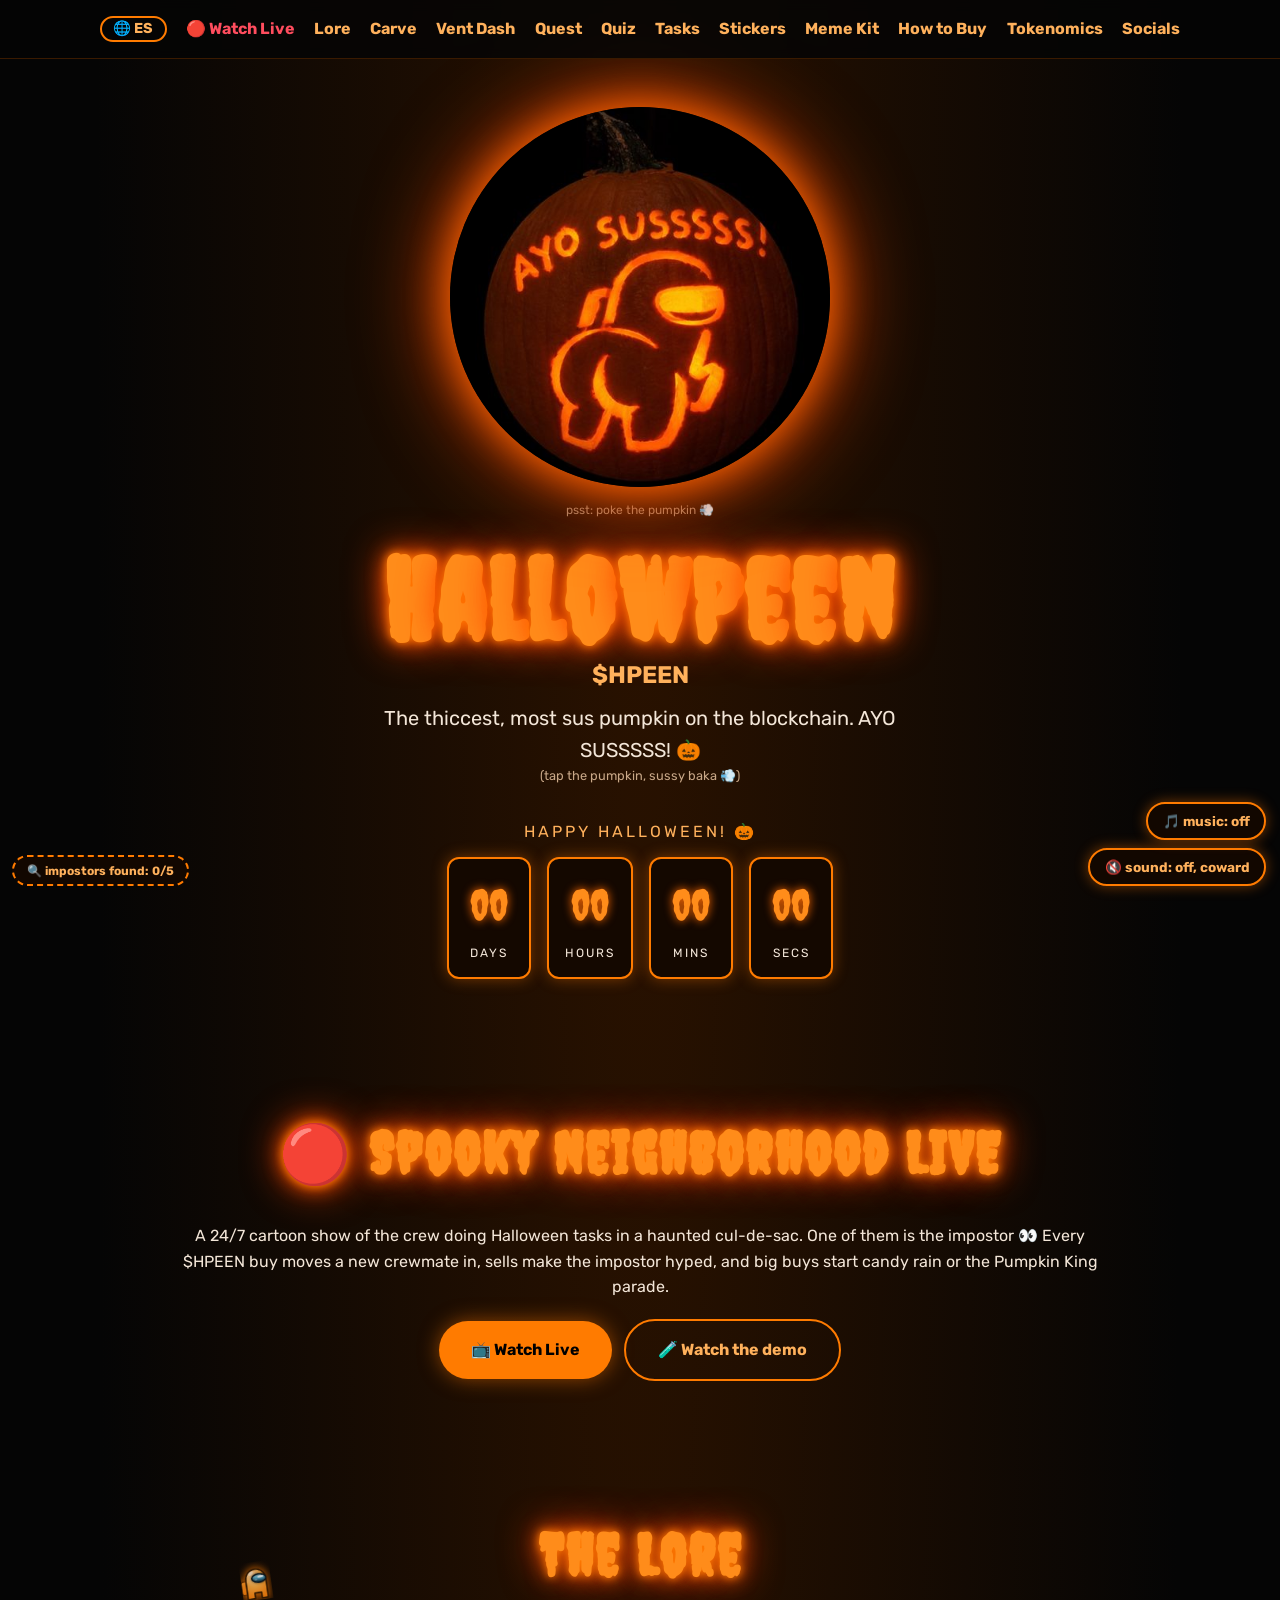
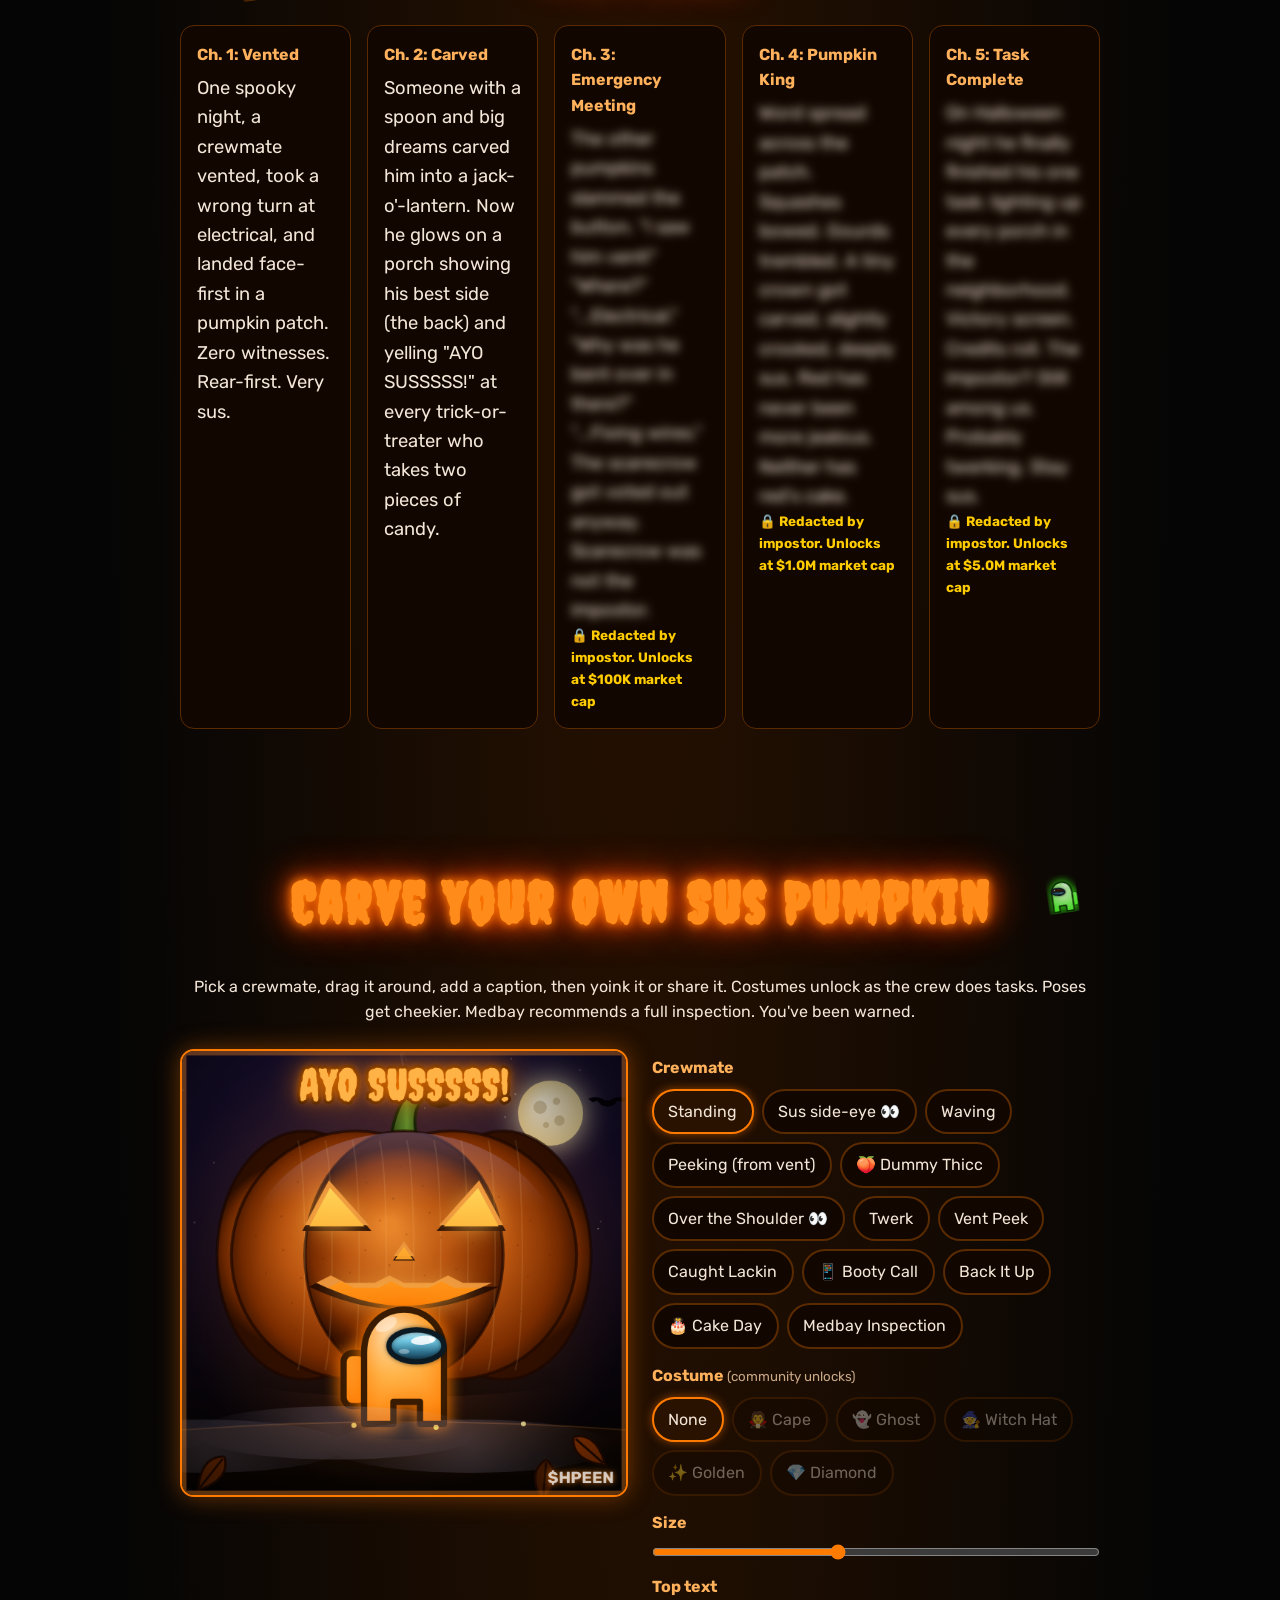
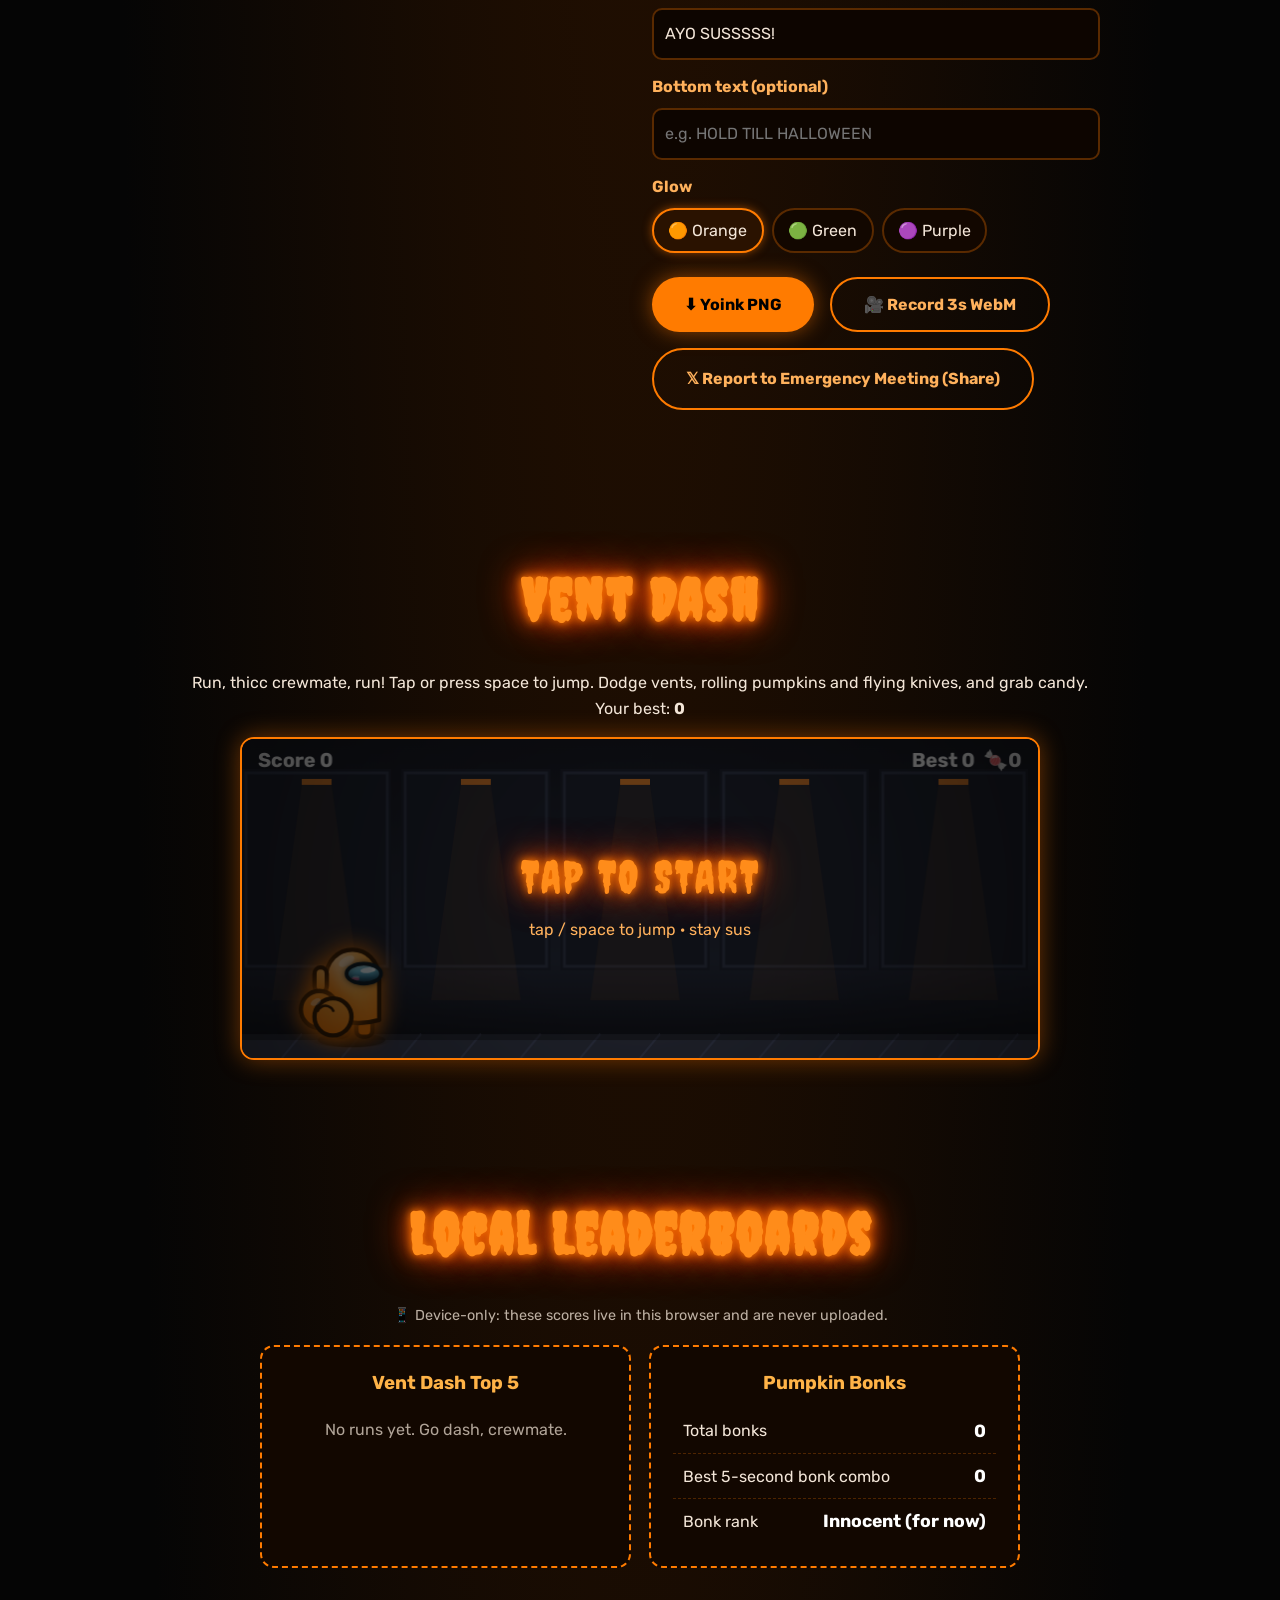
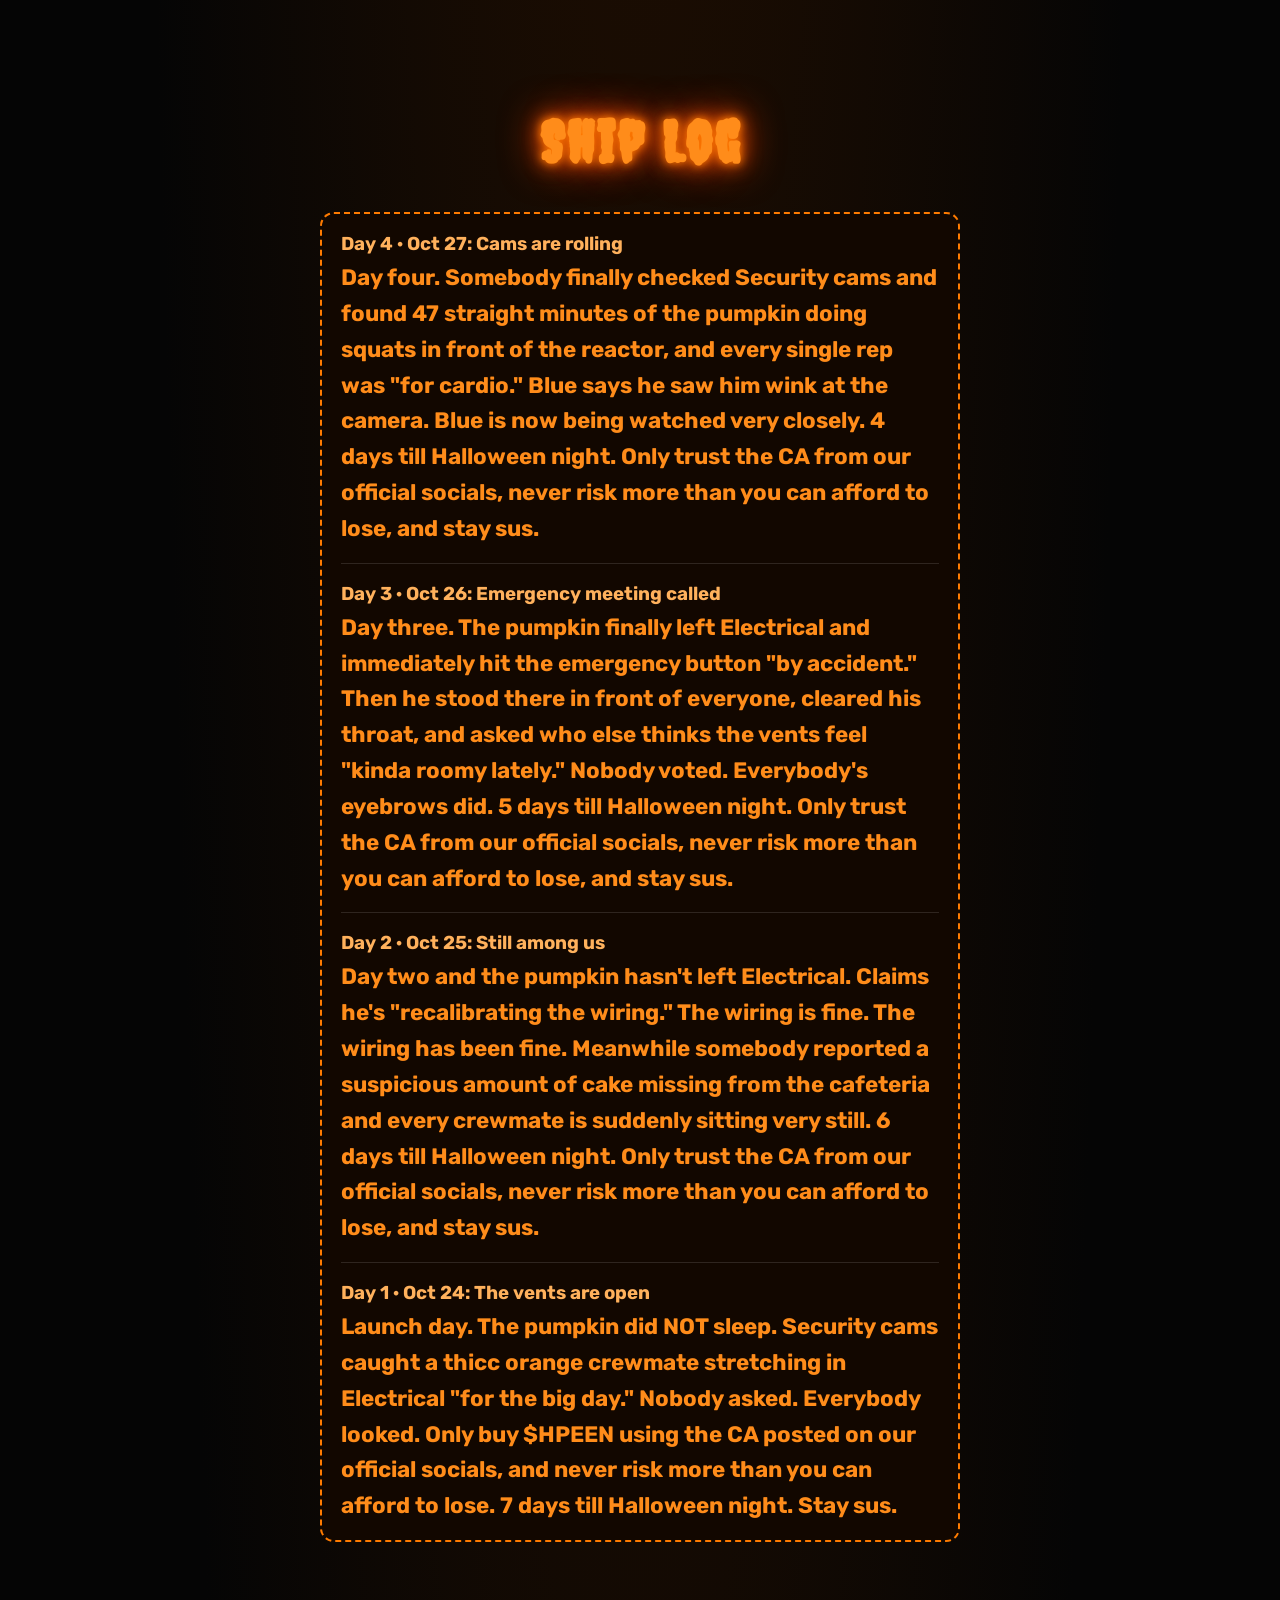
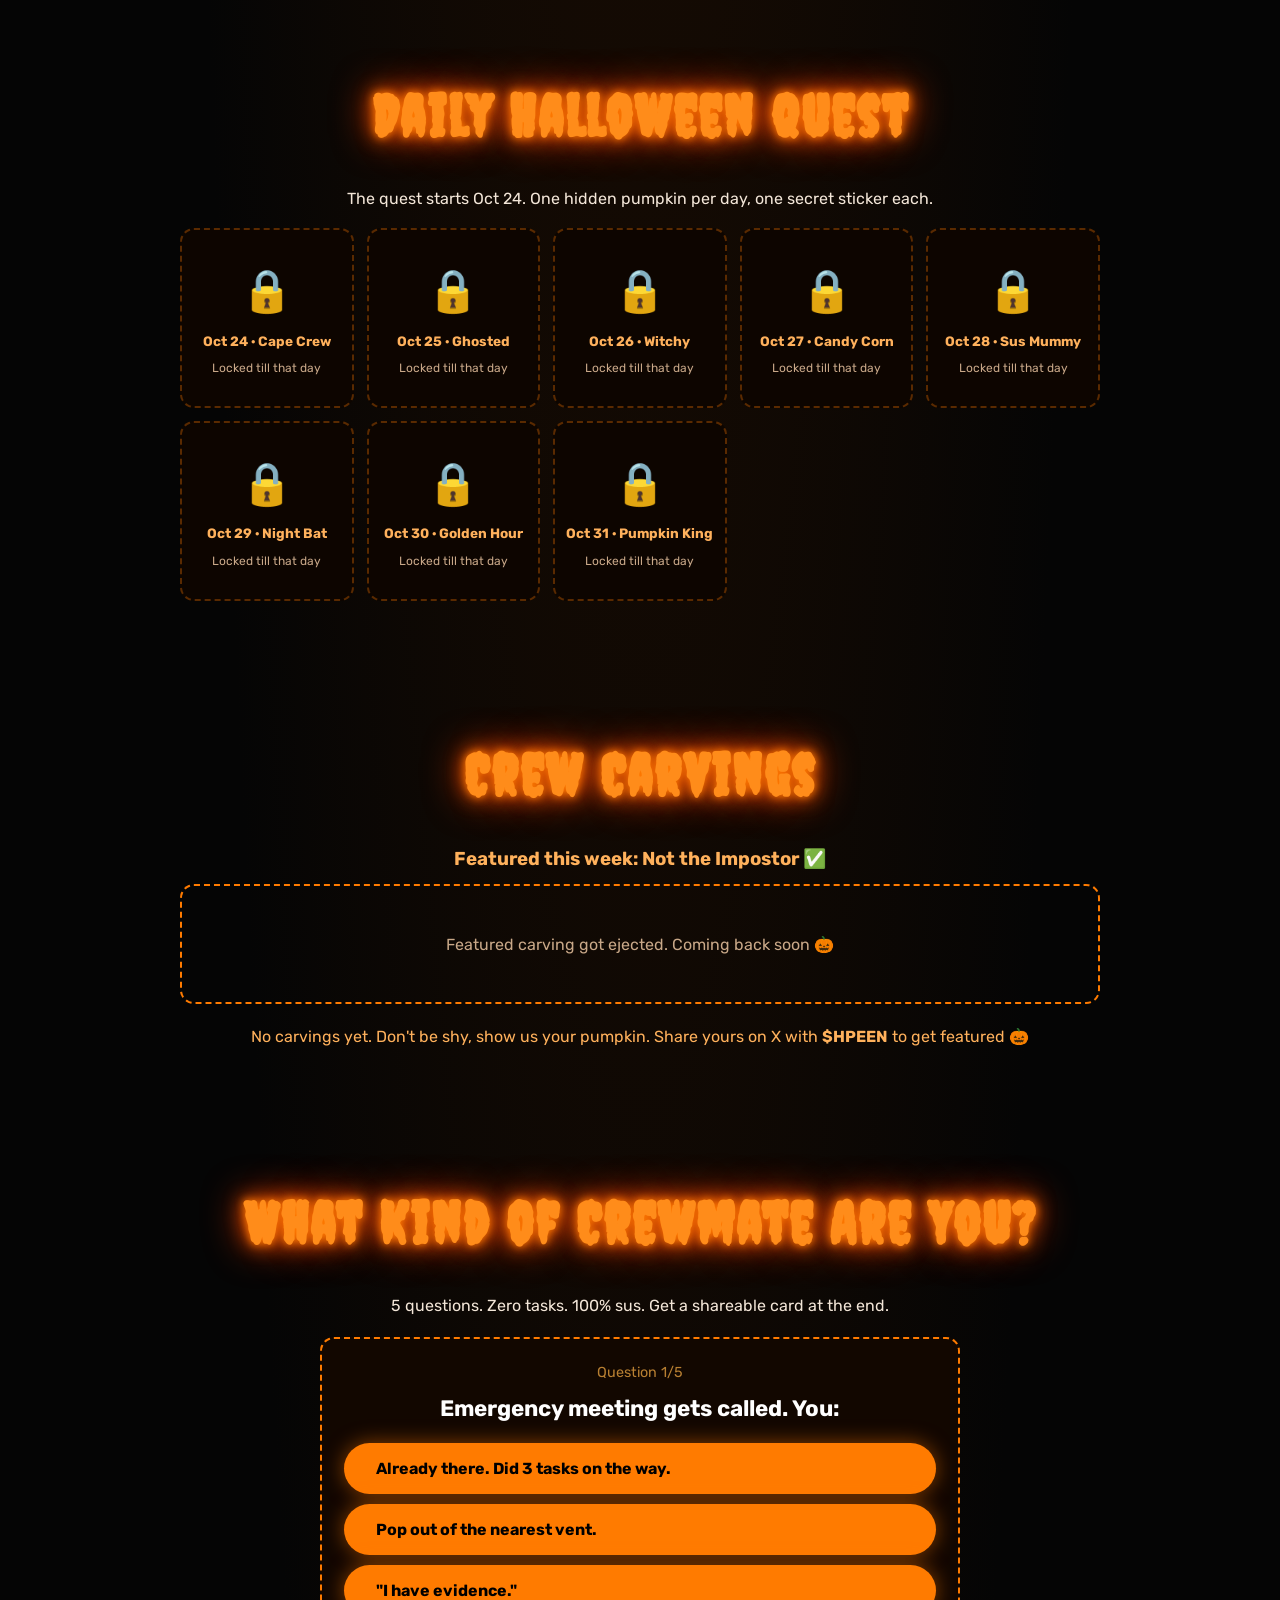
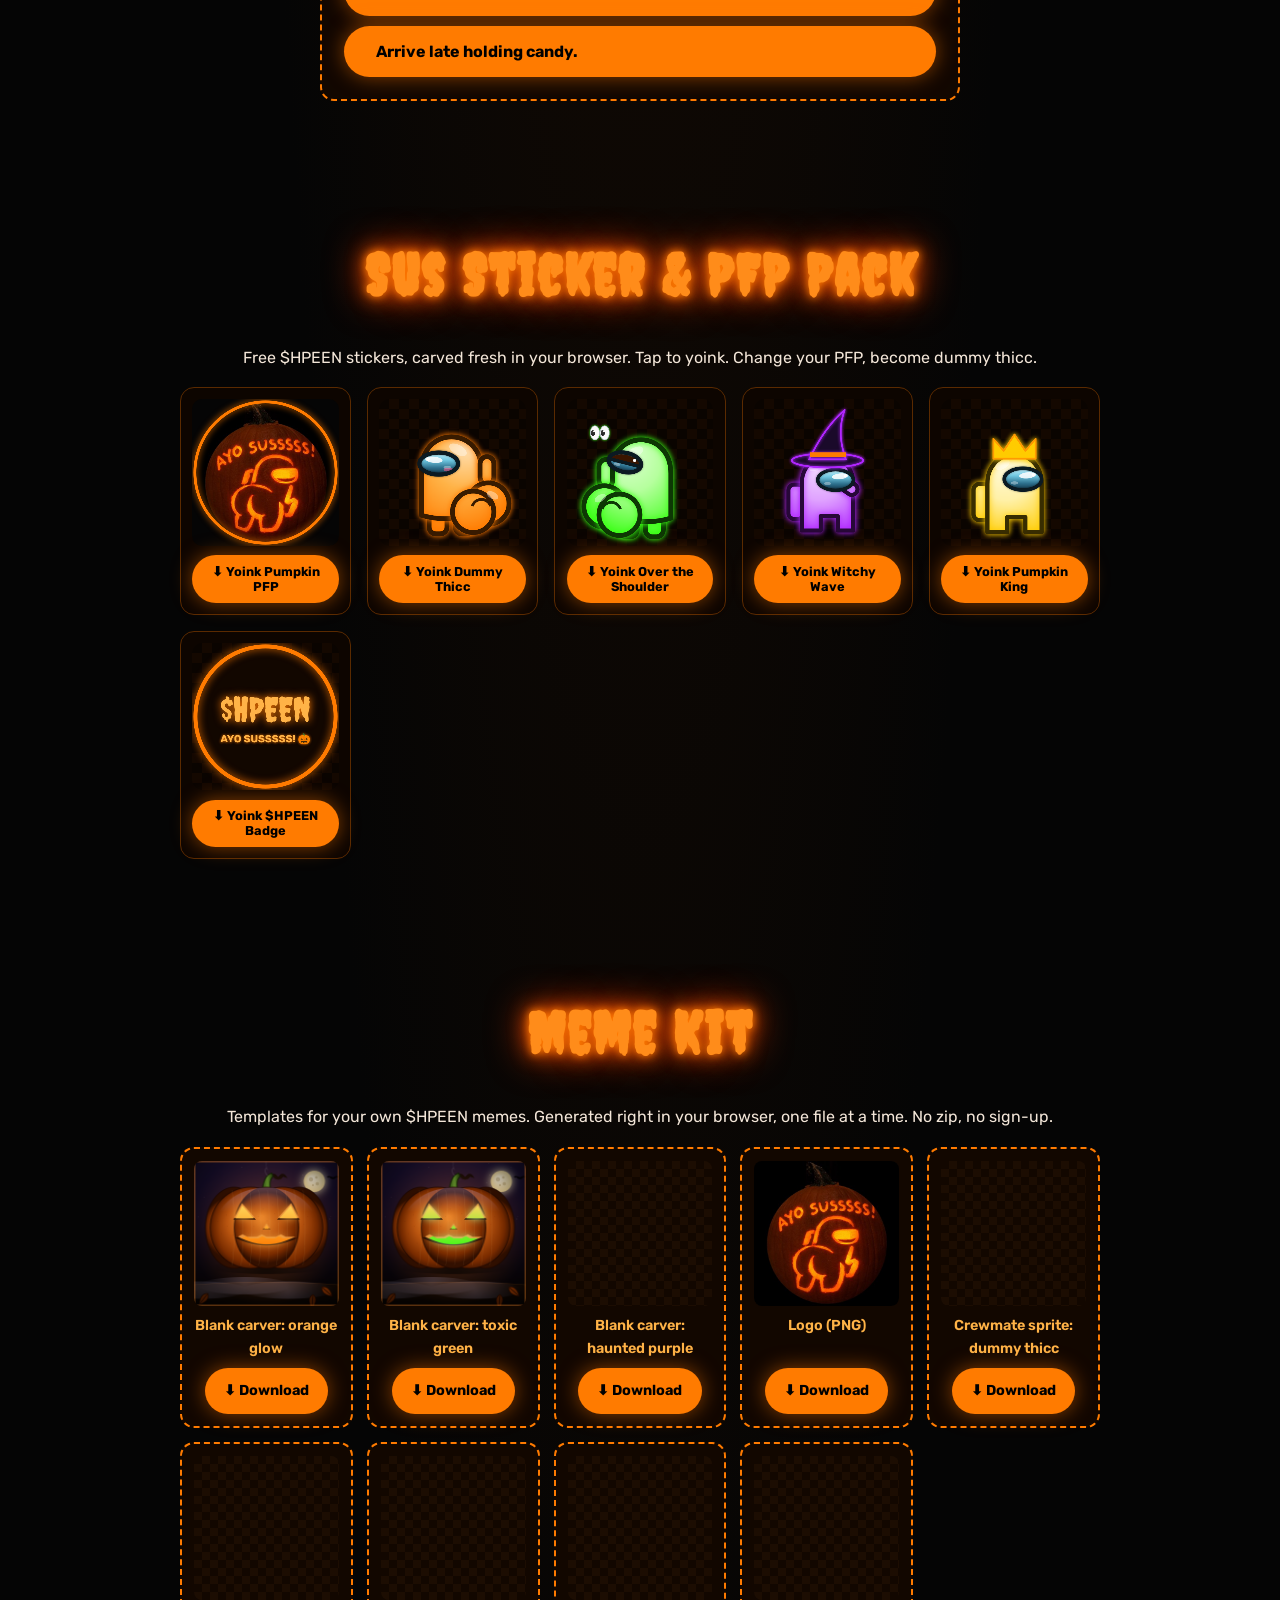
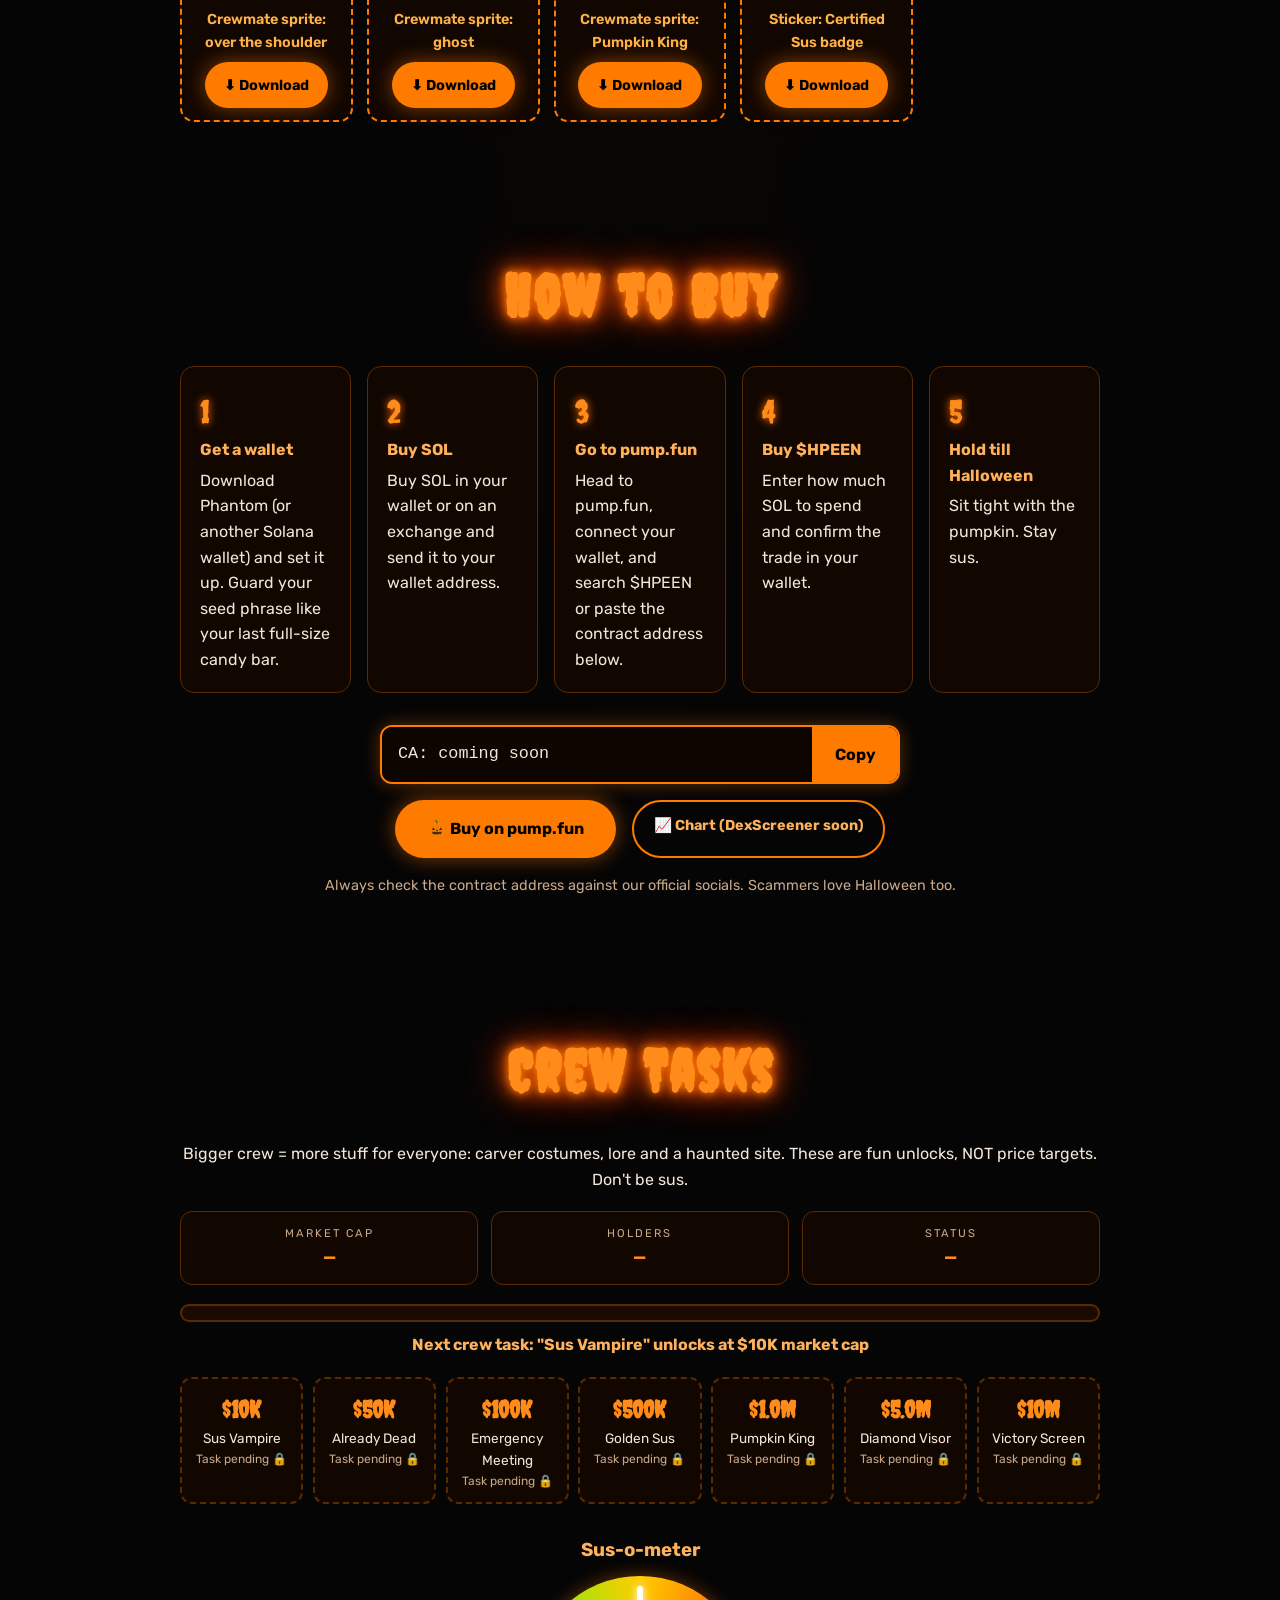
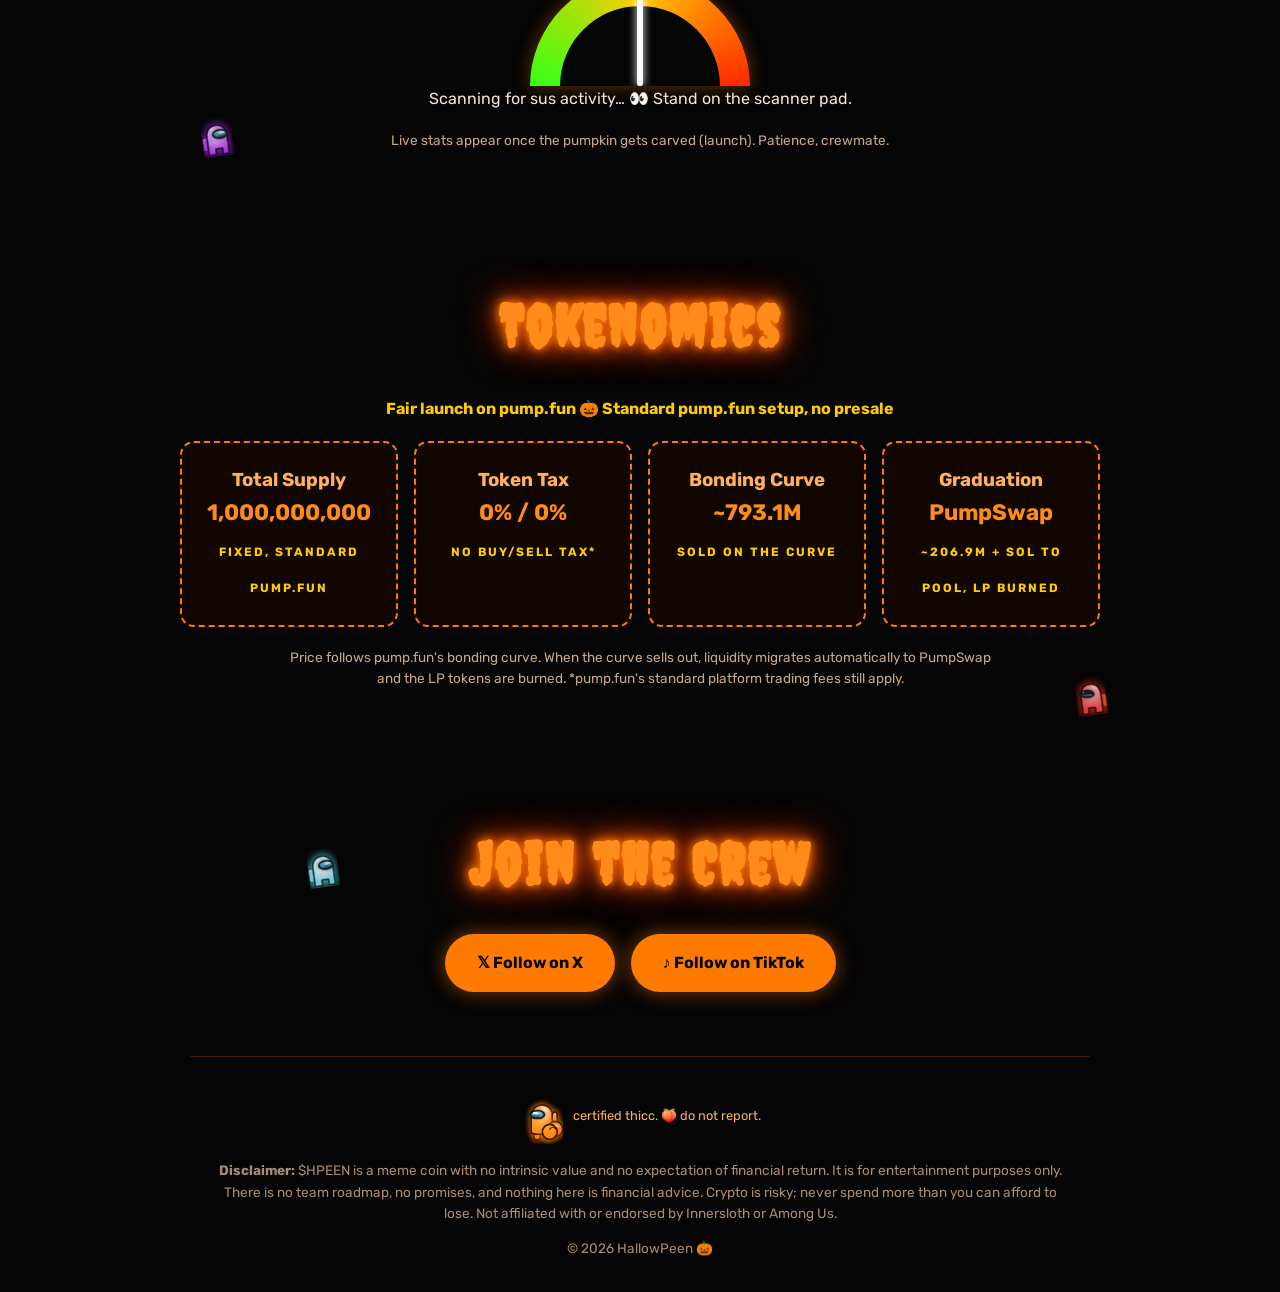
==== commit 2584d469: "Ship Log: Day 4 lore blurb (EN/ES)" ====
--- a/index.html
+++ b/index.html
@@ -50,7 +50,7 @@
 <section id="board-sec"><h2 class="glow">Local Leaderboards</h2><p class="small-note" id="boardNote">📱 Device-only: these scores live in this browser and are never uploaded.</p>
 <div class="boards"><div class="board card"><h3 id="bDashH">Vent Dash Top 5</h3><ol id="boardDash"></ol></div>
 <div class="board card"><h3 id="bBonkH">Pumpkin Bonks</h3><ul id="boardBonk"></ul></div></div></section>
-<section id="log-sec"><h2 class="glow">Ship Log</h2><div class="card" style="max-width:640px;margin:0 auto;padding:1rem 1.2rem;text-align:left"><h3>Day 3 · Oct 26: Emergency meeting called</h3><p>Day three. The pumpkin finally left Electrical and immediately hit the emergency button "by accident." Then he stood there in front of everyone, cleared his throat, and asked who else thinks the vents feel "kinda roomy lately." Nobody voted. Everybody's eyebrows did. 5 days till Halloween night. Only trust the CA from our official socials, never risk more than you can afford to lose, and stay sus.</p><hr style="border:0;border-top:1px solid rgba(255,255,255,.12);margin:1rem 0"><h3>Day 2 · Oct 25: Still among us</h3><p>Day two and the pumpkin hasn't left Electrical. Claims he's "recalibrating the wiring." The wiring is fine. The wiring has been fine. Meanwhile somebody reported a suspicious amount of cake missing from the cafeteria and every crewmate is suddenly sitting very still. 6 days till Halloween night. Only trust the CA from our official socials, never risk more than you can afford to lose, and stay sus.</p><hr style="border:0;border-top:1px solid rgba(255,255,255,.12);margin:1rem 0"><h3>Day 1 · Oct 24: The vents are open</h3><p>Launch day. The pumpkin did NOT sleep. Security cams caught a thicc orange crewmate stretching in Electrical "for the big day." Nobody asked. Everybody looked. Only buy $HPEEN using the CA posted on our official socials, and never risk more than you can afford to lose. 7 days till Halloween night. Stay sus.</p></div></section>
+<section id="log-sec"><h2 class="glow">Ship Log</h2><div class="card" style="max-width:640px;margin:0 auto;padding:1rem 1.2rem;text-align:left"><h3>Day 4 · Oct 27: Cams are rolling</h3><p>Day four. Somebody finally checked Security cams and found 47 straight minutes of the pumpkin doing squats in front of the reactor, and every single rep was "for cardio." Blue says he saw him wink at the camera. Blue is now being watched very closely. 4 days till Halloween night. Only trust the CA from our official socials, never risk more than you can afford to lose, and stay sus.</p><hr style="border:0;border-top:1px solid rgba(255,255,255,.12);margin:1rem 0"><h3>Day 3 · Oct 26: Emergency meeting called</h3><p>Day three. The pumpkin finally left Electrical and immediately hit the emergency button "by accident." Then he stood there in front of everyone, cleared his throat, and asked who else thinks the vents feel "kinda roomy lately." Nobody voted. Everybody's eyebrows did. 5 days till Halloween night. Only trust the CA from our official socials, never risk more than you can afford to lose, and stay sus.</p><hr style="border:0;border-top:1px solid rgba(255,255,255,.12);margin:1rem 0"><h3>Day 2 · Oct 25: Still among us</h3><p>Day two and the pumpkin hasn't left Electrical. Claims he's "recalibrating the wiring." The wiring is fine. The wiring has been fine. Meanwhile somebody reported a suspicious amount of cake missing from the cafeteria and every crewmate is suddenly sitting very still. 6 days till Halloween night. Only trust the CA from our official socials, never risk more than you can afford to lose, and stay sus.</p><hr style="border:0;border-top:1px solid rgba(255,255,255,.12);margin:1rem 0"><h3>Day 1 · Oct 24: The vents are open</h3><p>Launch day. The pumpkin did NOT sleep. Security cams caught a thicc orange crewmate stretching in Electrical "for the big day." Nobody asked. Everybody looked. Only buy $HPEEN using the CA posted on our official socials, and never risk more than you can afford to lose. 7 days till Halloween night. Stay sus.</p></div></section>
 <section id="quest-sec"><h2 class="glow">Daily Halloween Quest</h2>
 <p id="questStatus"></p><div id="questGrid" class="qgrid"></div></section>
 <section id="gallery-sec"><h2 class="glow">Crew Carvings</h2>
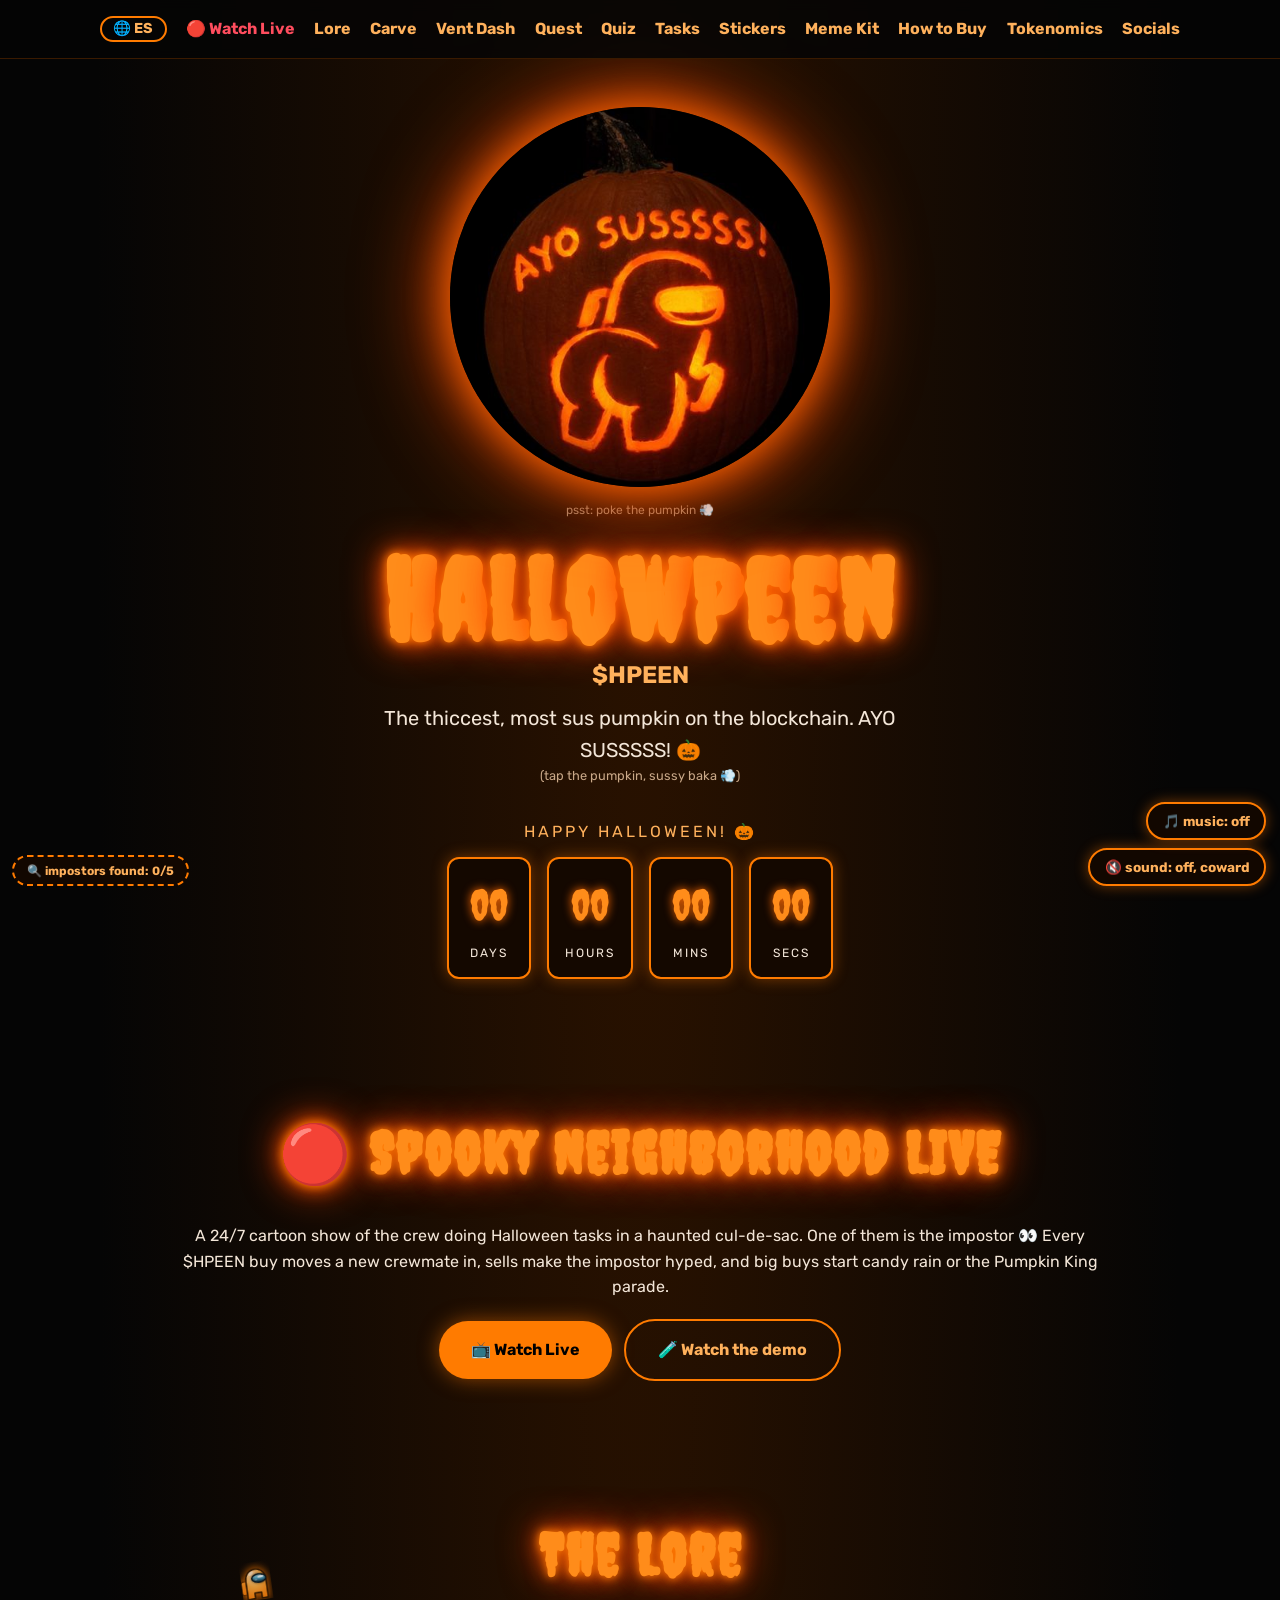
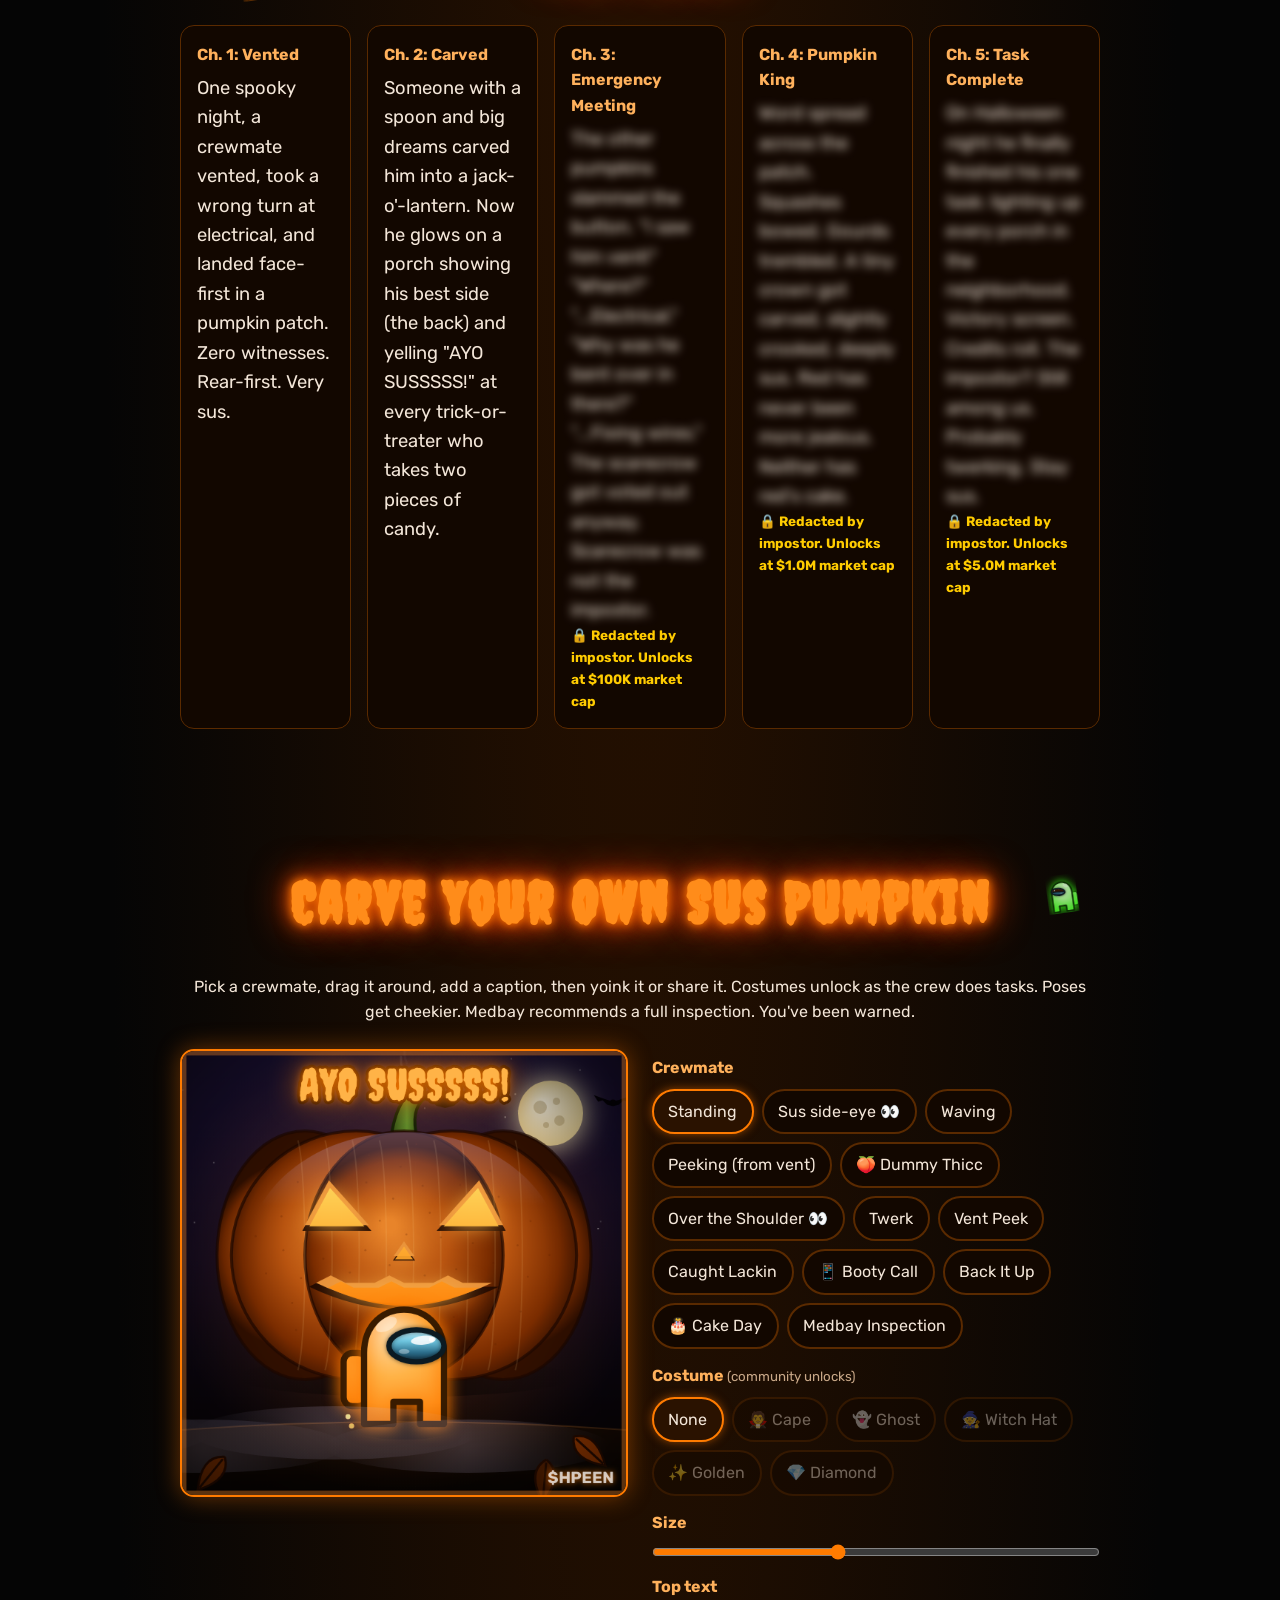
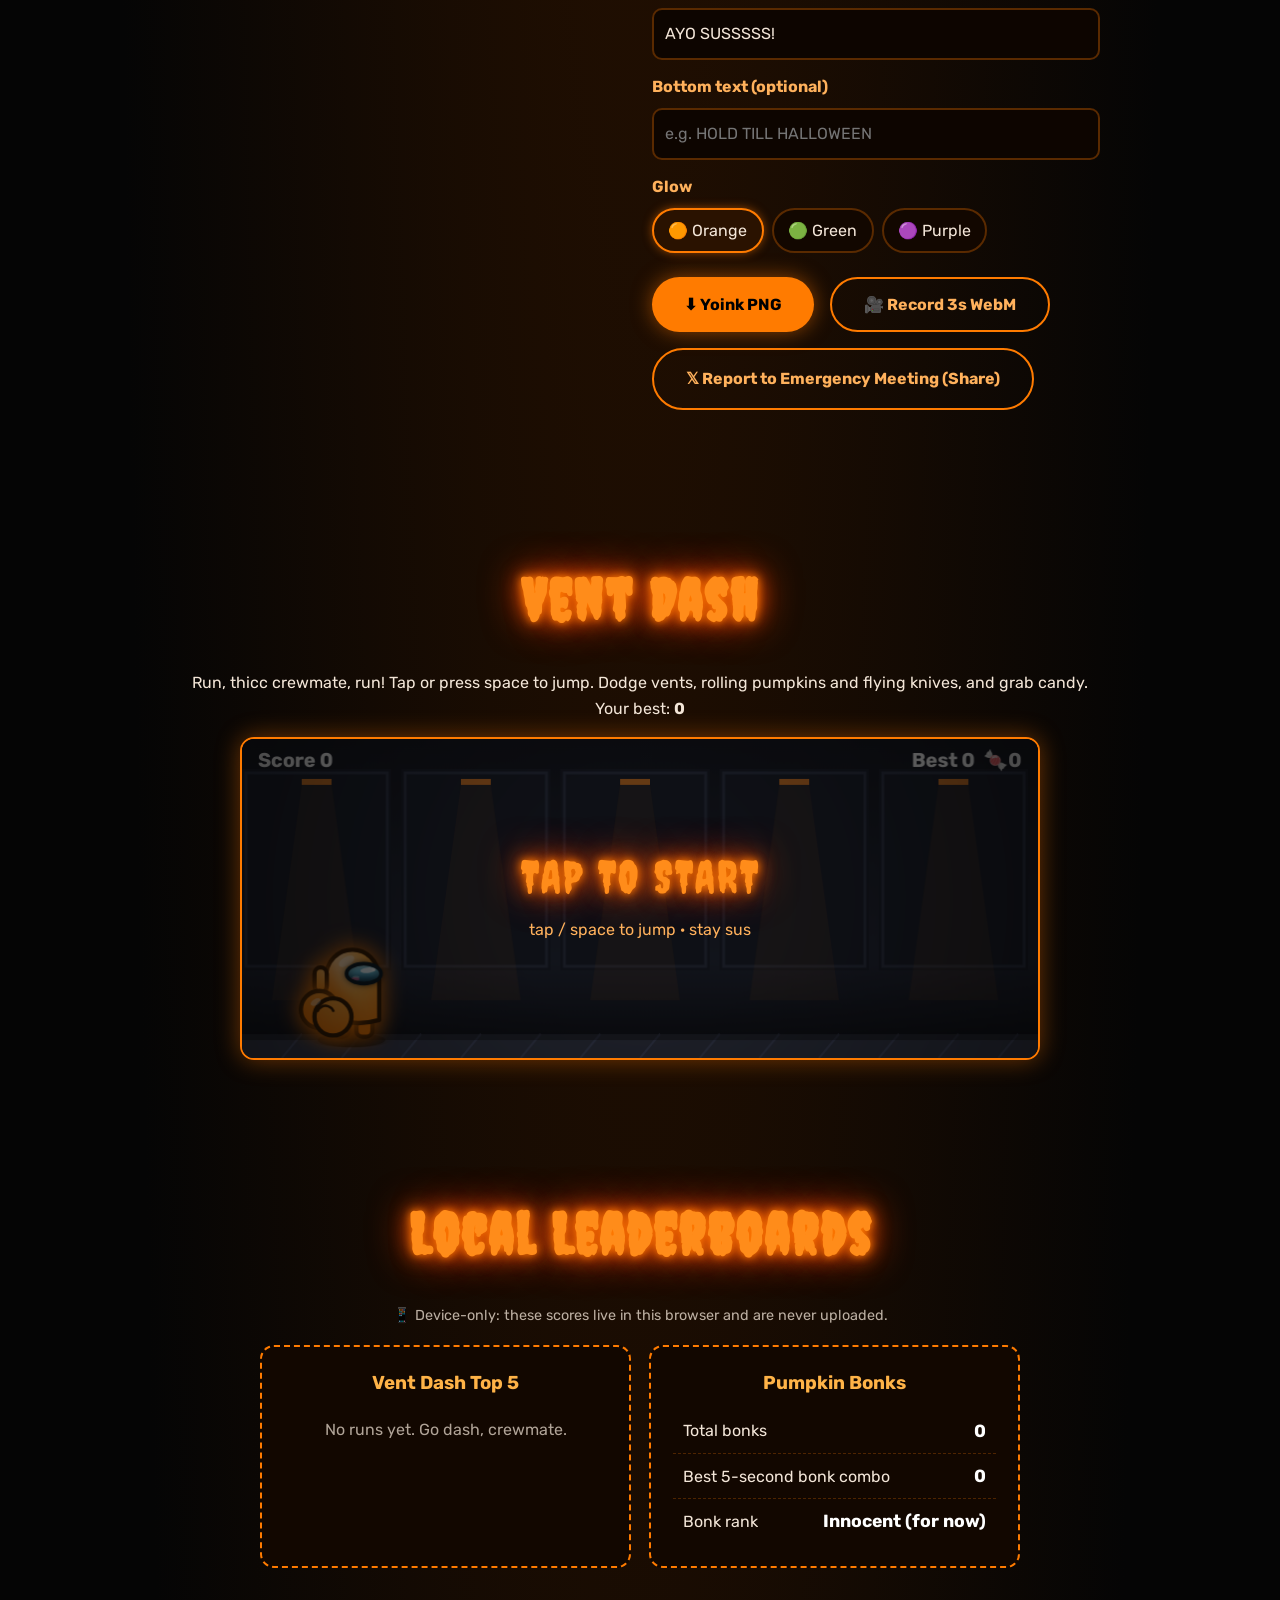
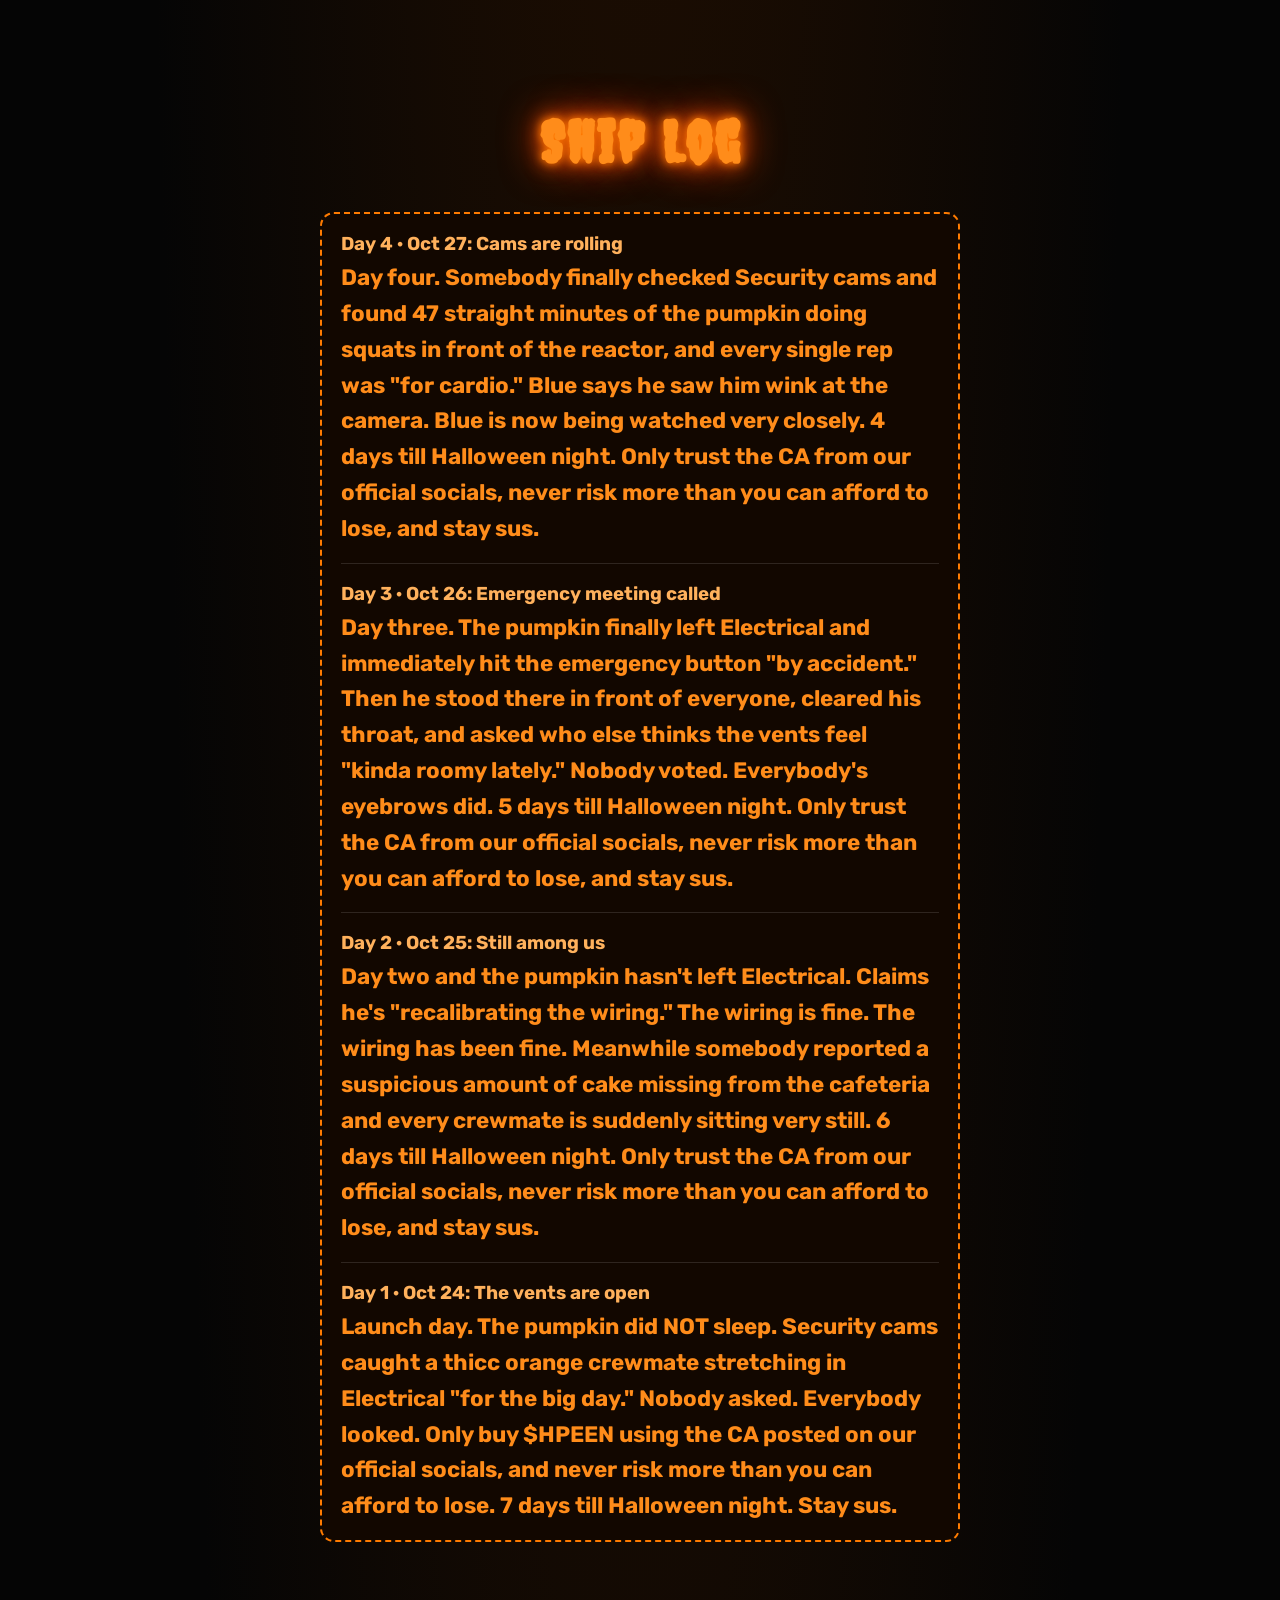
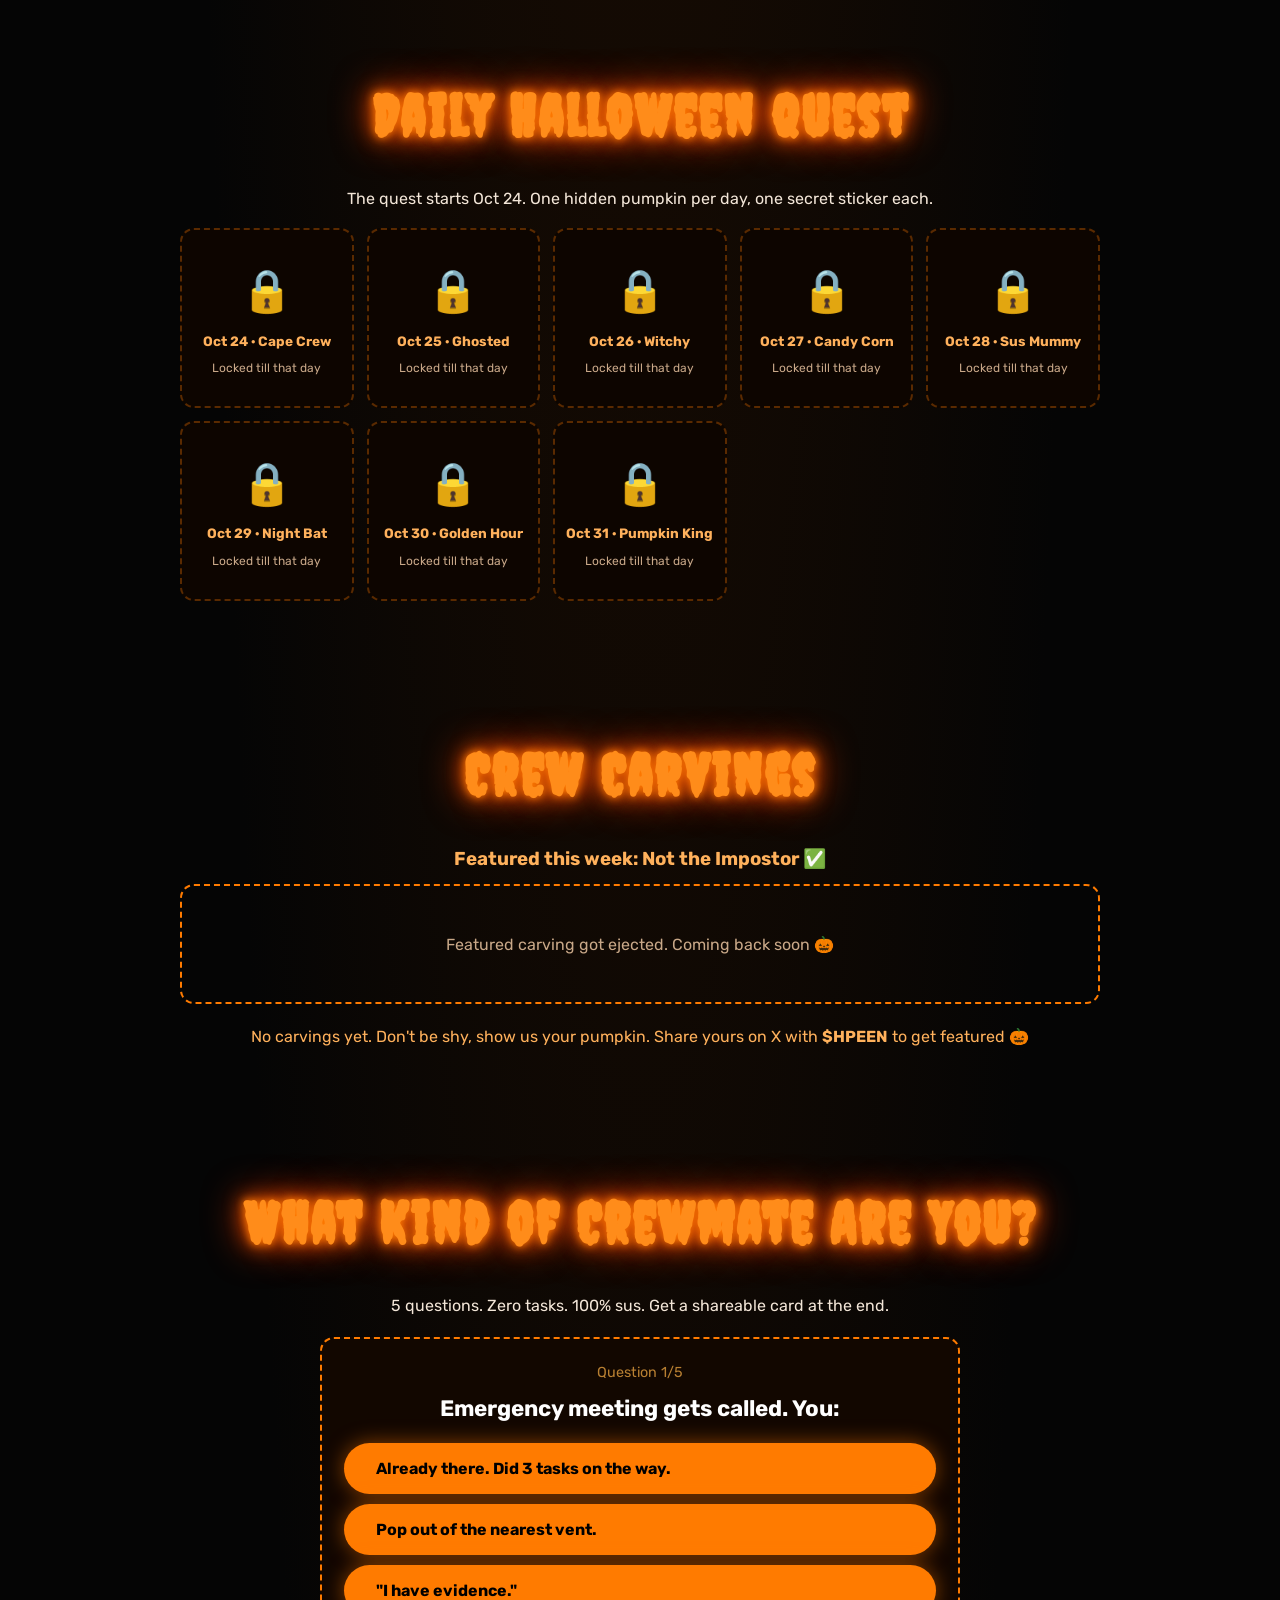
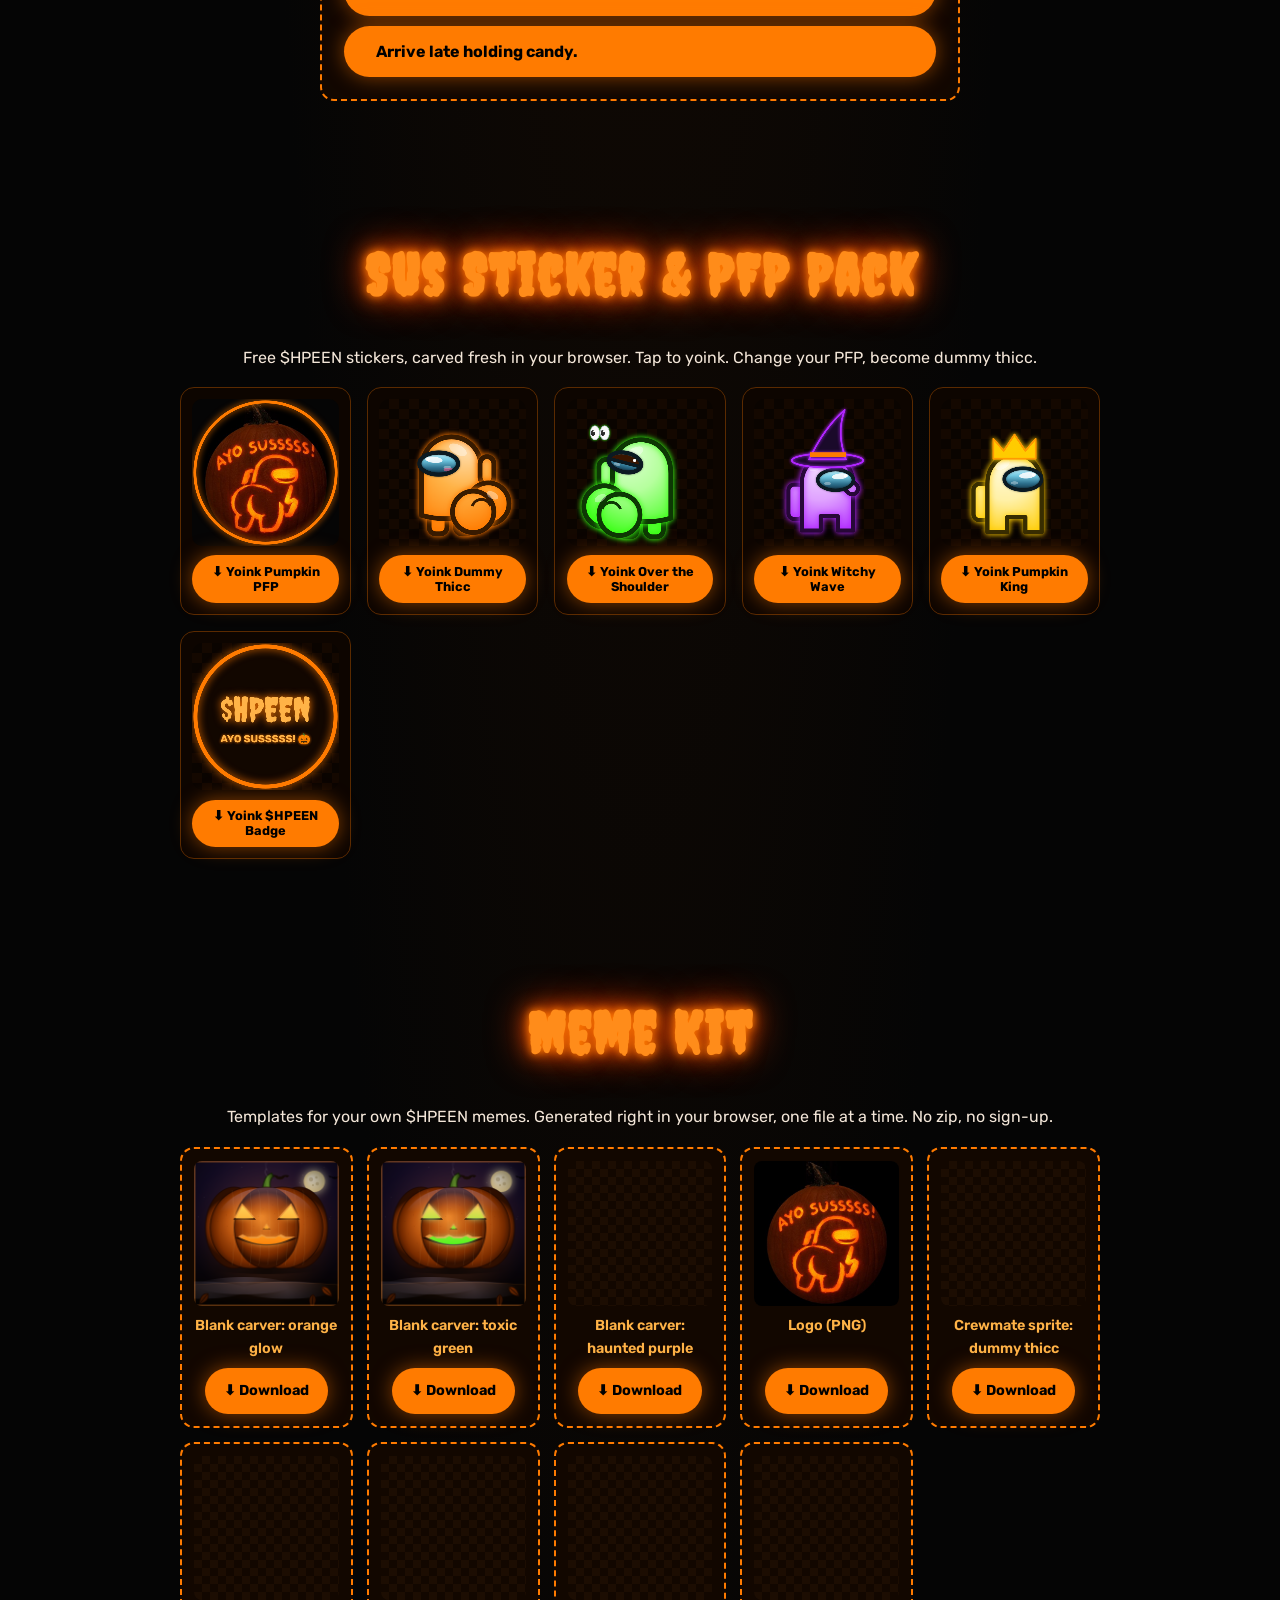
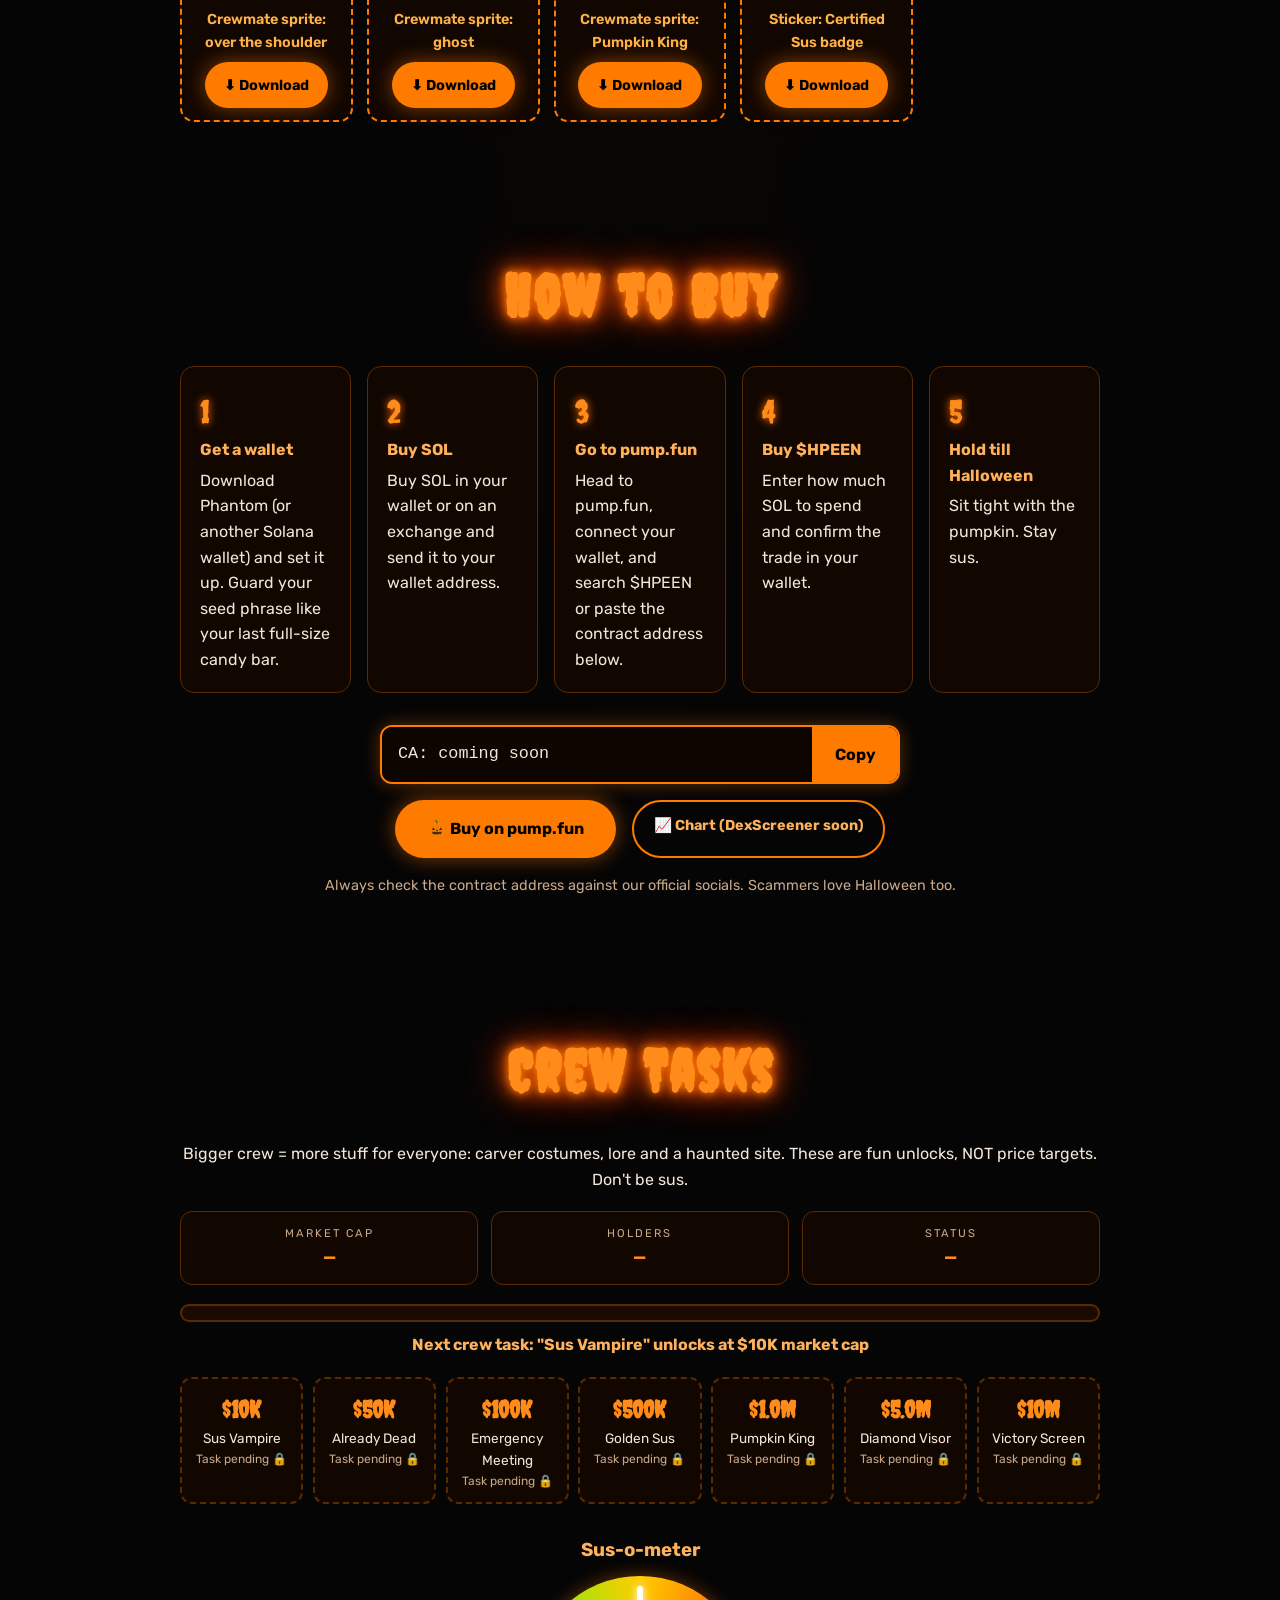
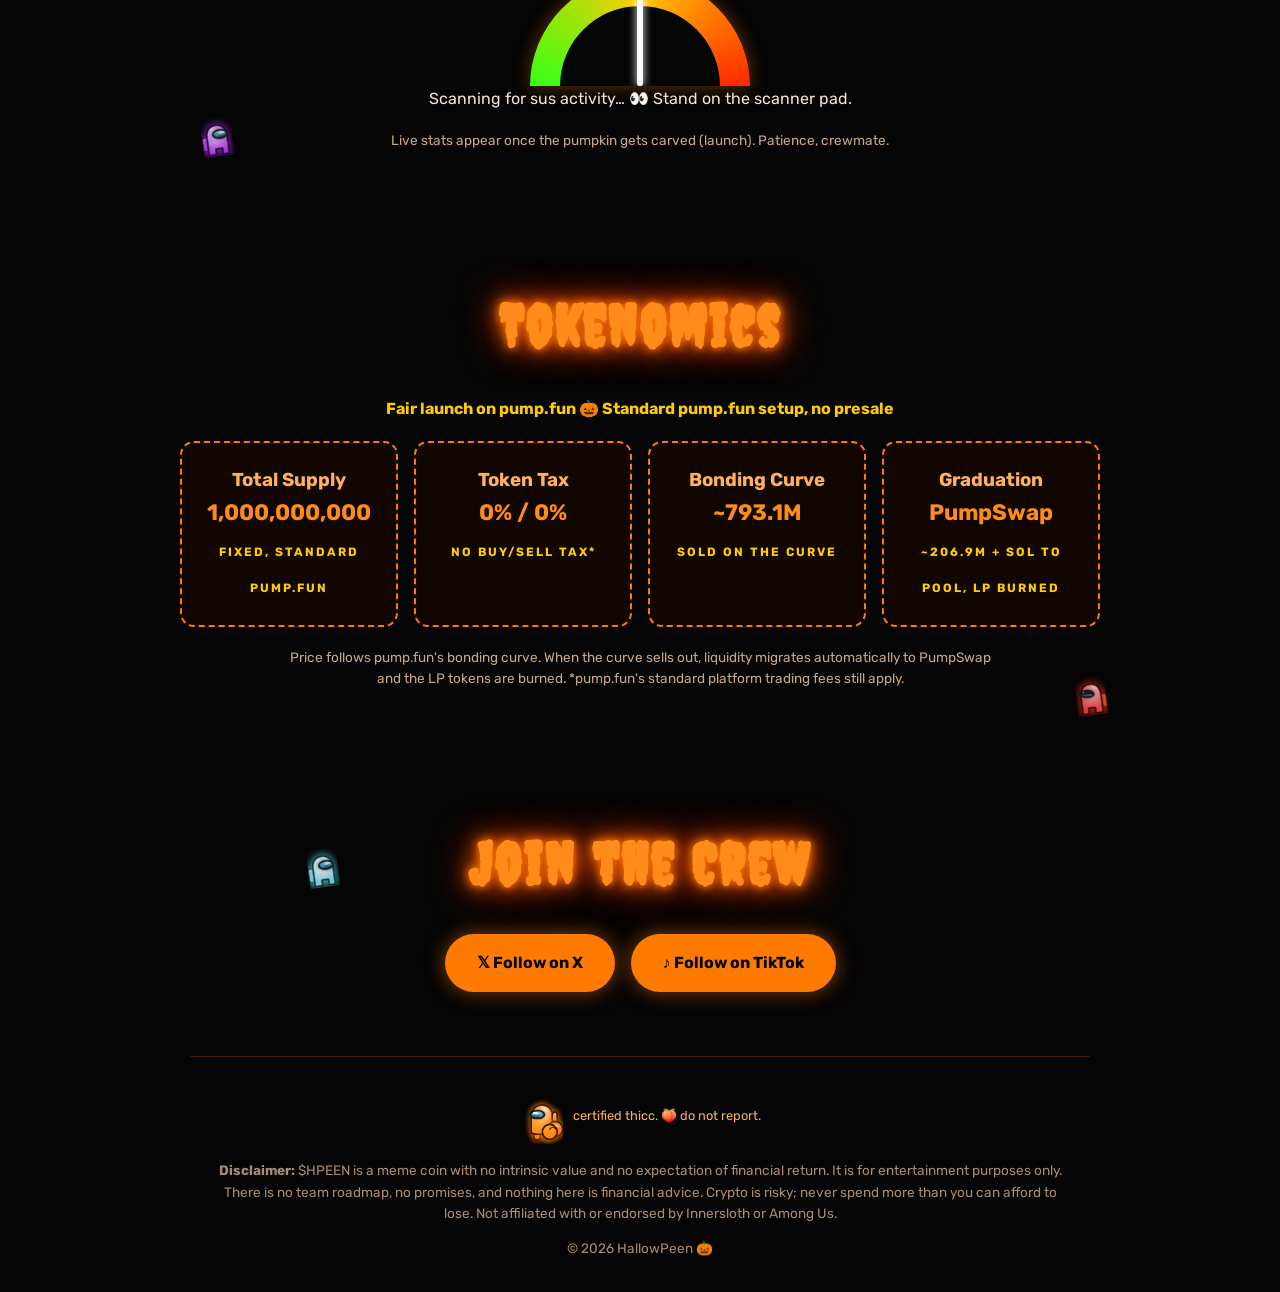
==== commit 7f5d0492: "Wire official X and TikTok follow links" ====
--- a/index.html
+++ b/index.html
@@ -94,8 +94,8 @@
 const PUMP_URL = "";        // e.g. "https://pump.fun/coin/<CA>" (auto-built from CA if left blank)
 const CHART_URL = "";       // e.g. "https://dexscreener.com/solana/<CA>" (auto-built from CA if left blank)
 const LAUNCH = "2026-10-24T00:00:00";  // pre-launch countdown target (visitor's local time)
-const X_URL = "#";          // the coin's X profile (Follow + "Get pinged" buttons)
-const TIKTOK_URL = "#";     // the coin's TikTok profile
+const X_URL = "https://x.com/Hallowpeen";          // the coin's X profile (Follow + "Get pinged" buttons)
+const TIKTOK_URL = "https://www.tiktok.com/@hallowpeen0";     // the coin's TikTok profile
 const HOLDERS = 0;          // manual holder count (no free keyless holder API); update by hand
 const GALLERY = [];         // community carving image URLs, e.g. ["https://.../carving1.jpg"]
 const FEATURED = "";        // "Featured this week" image URL
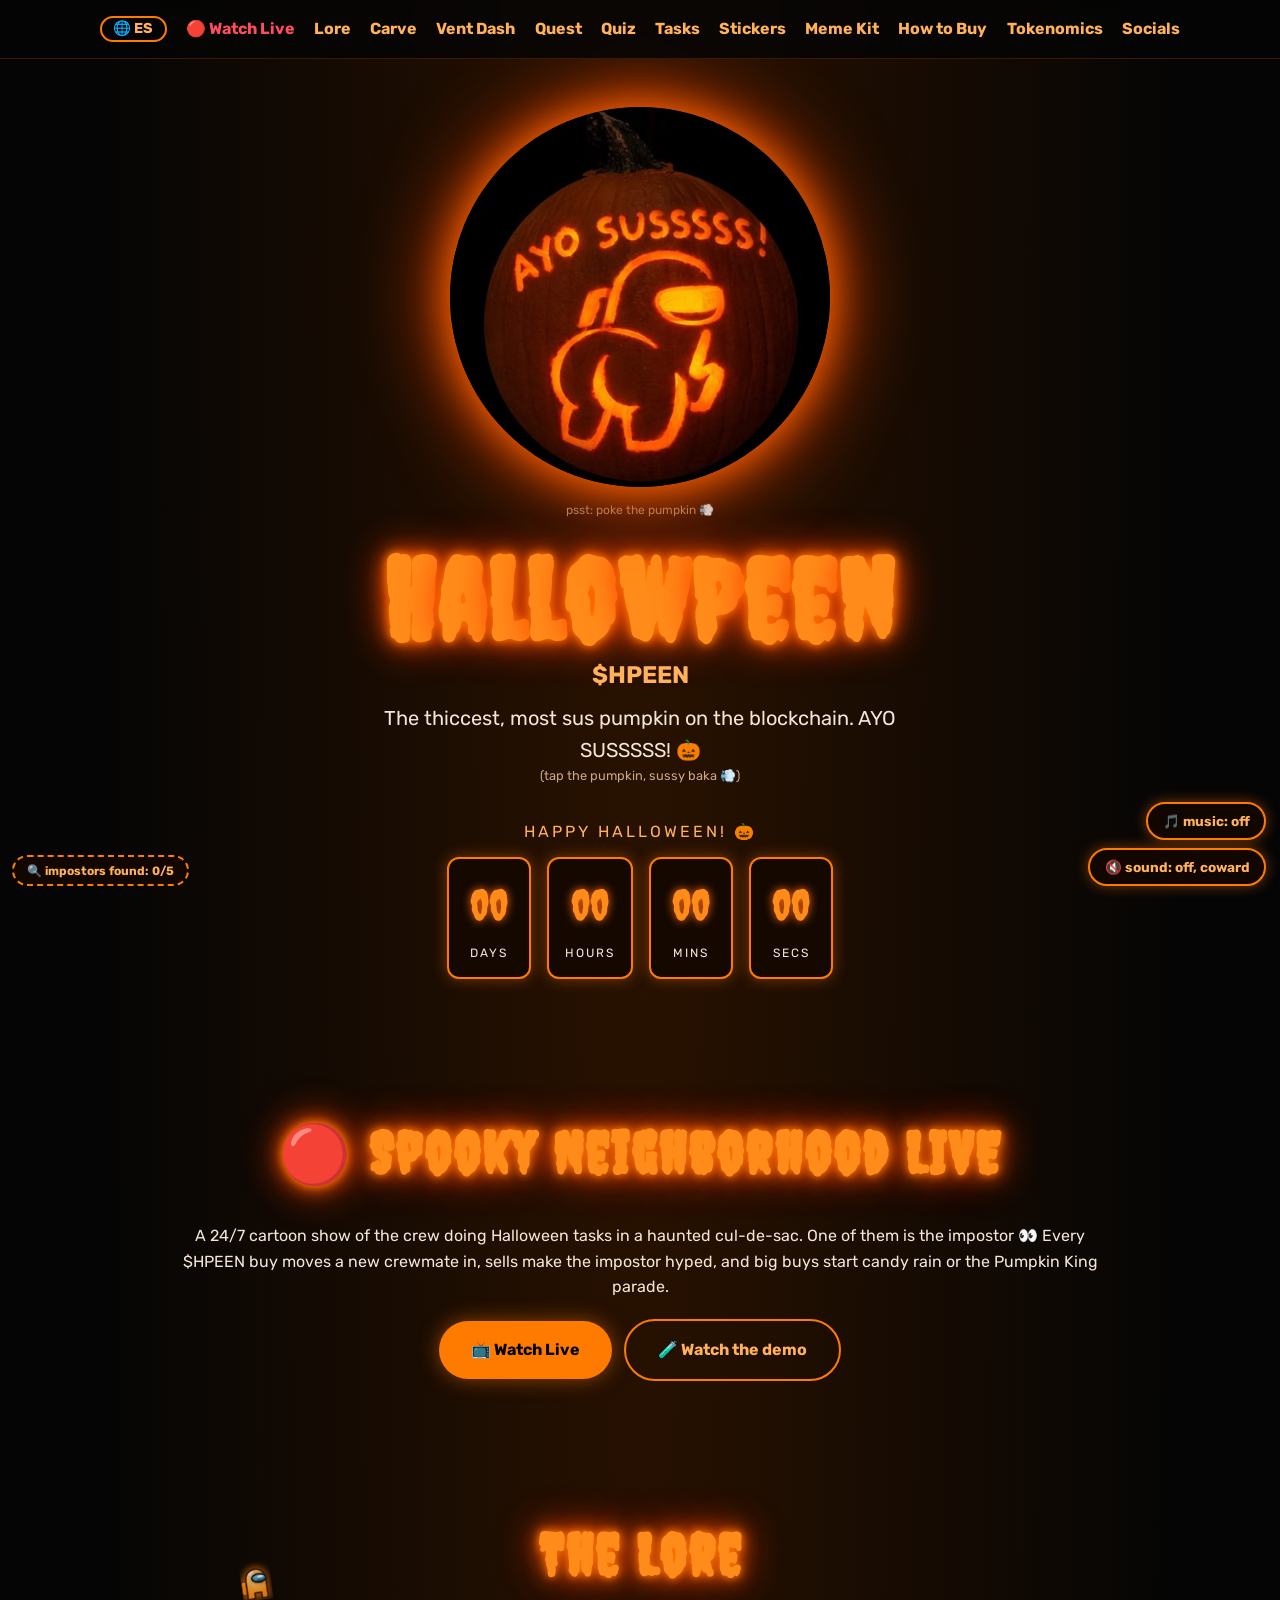
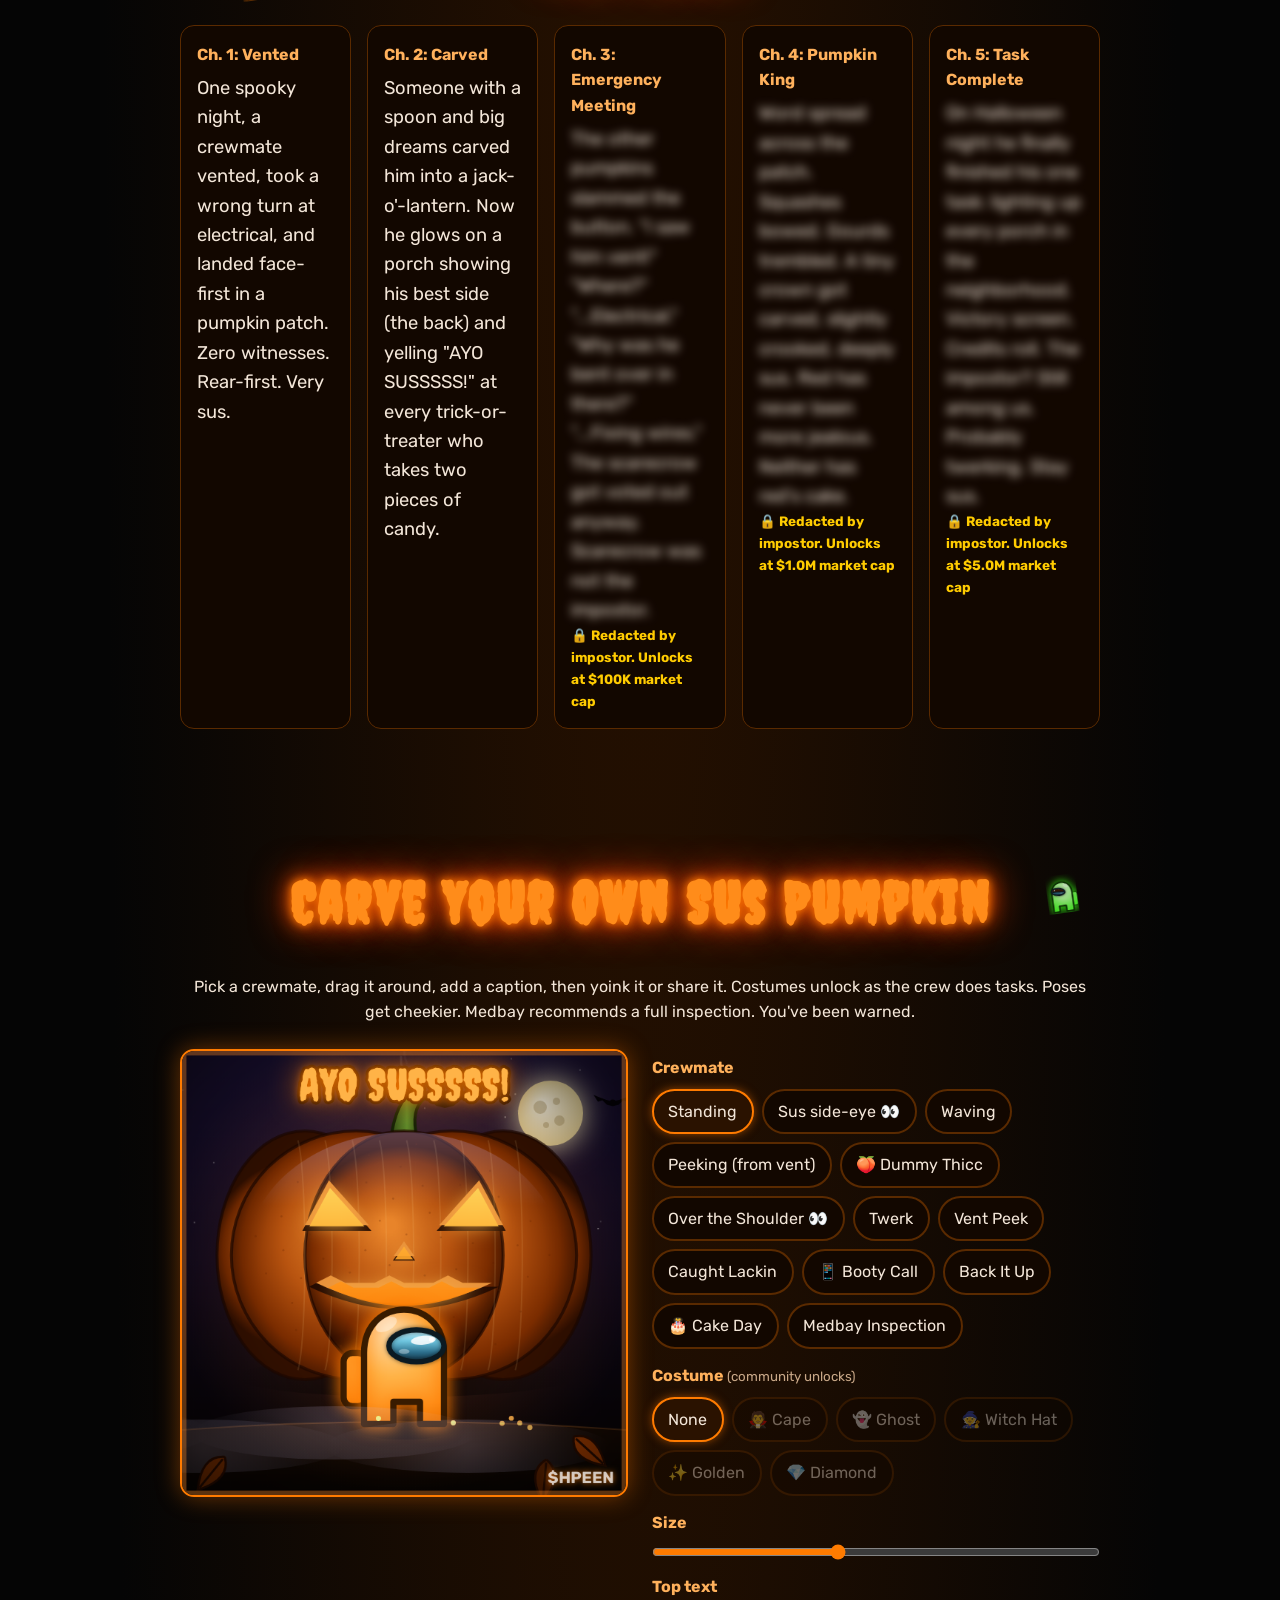
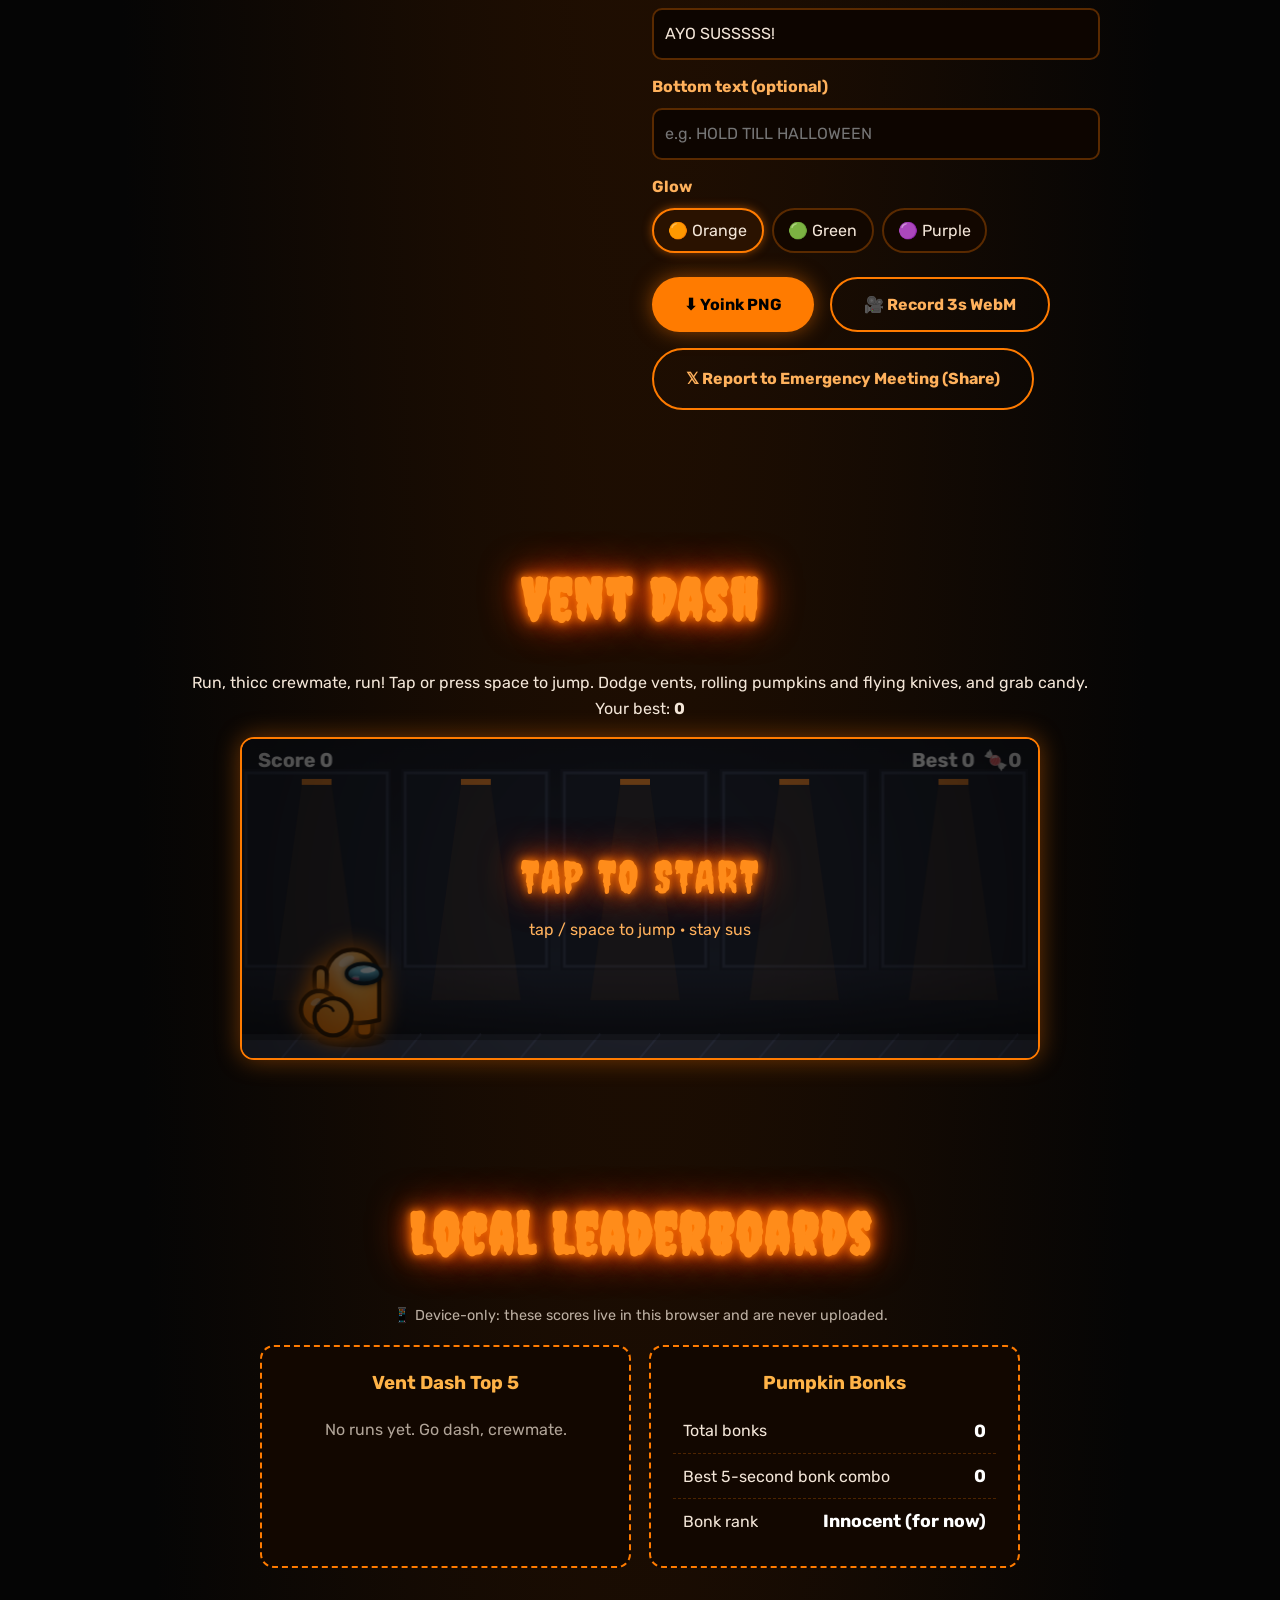
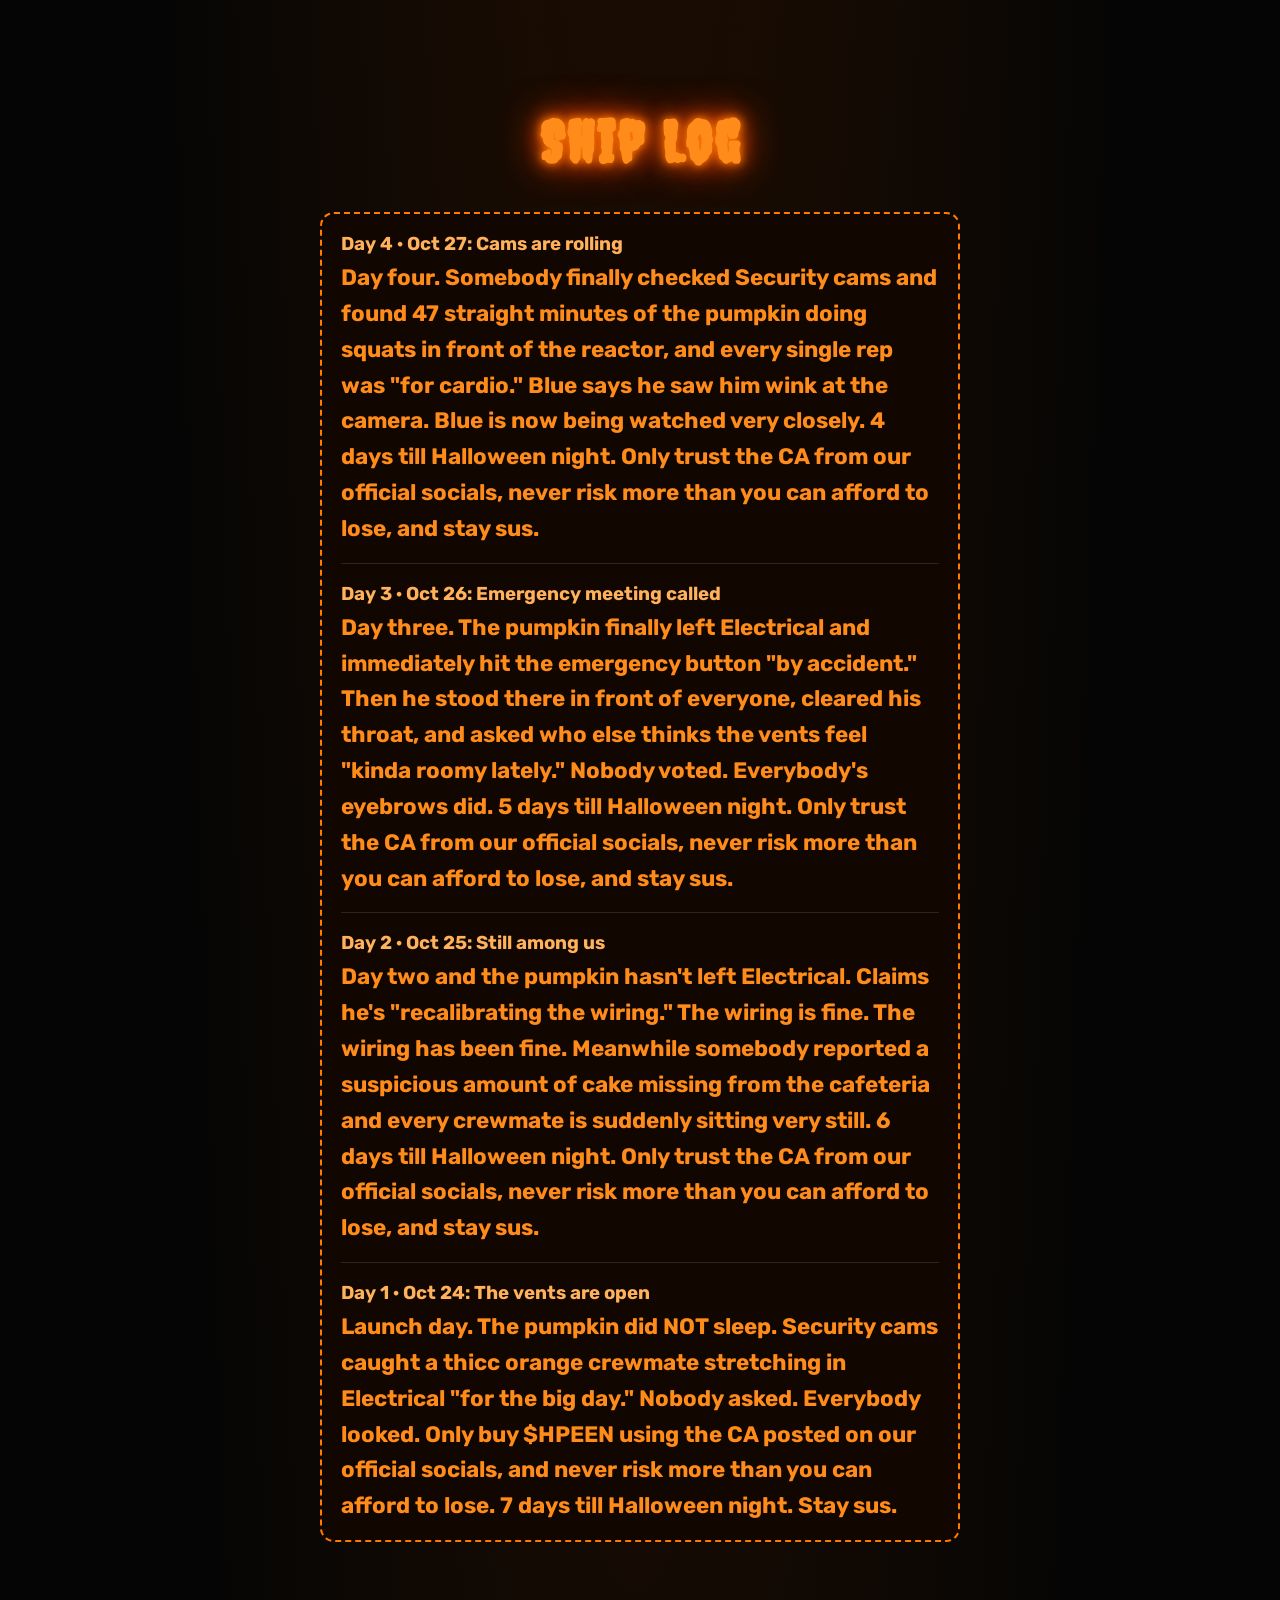
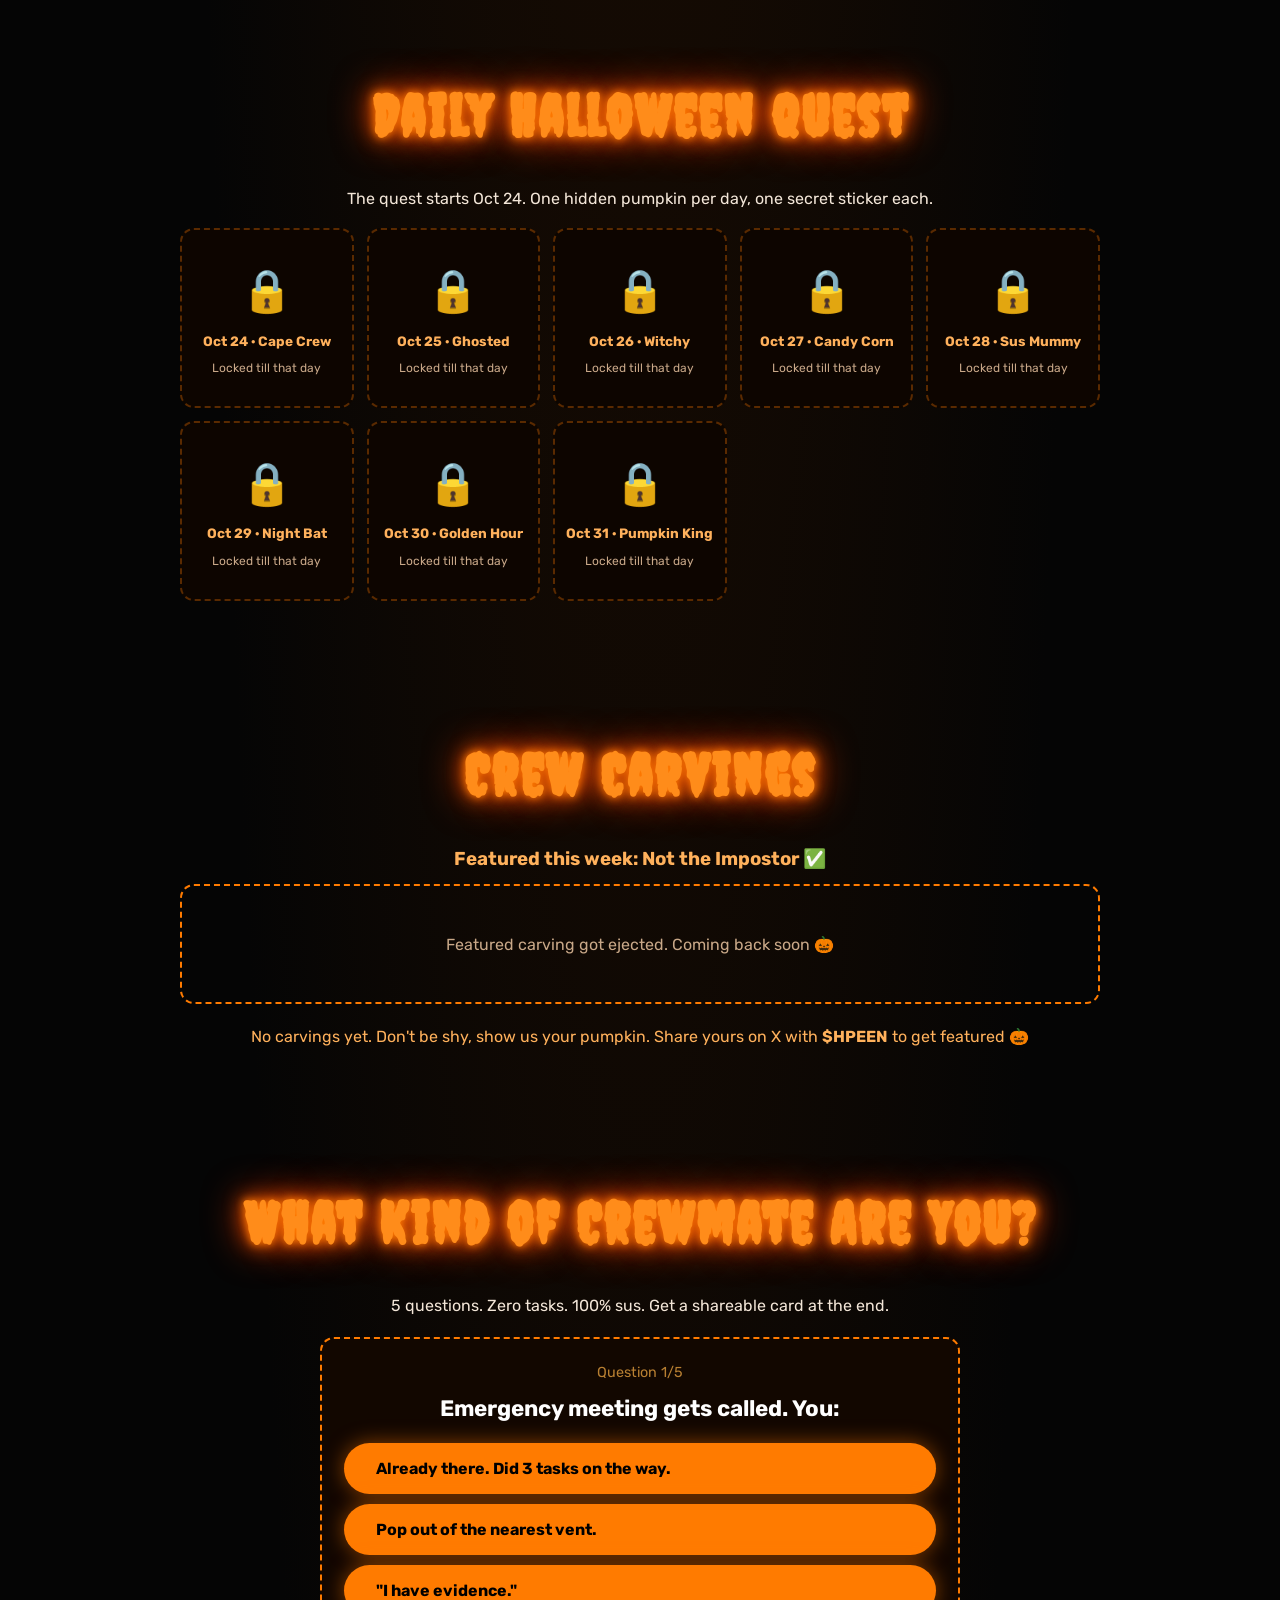
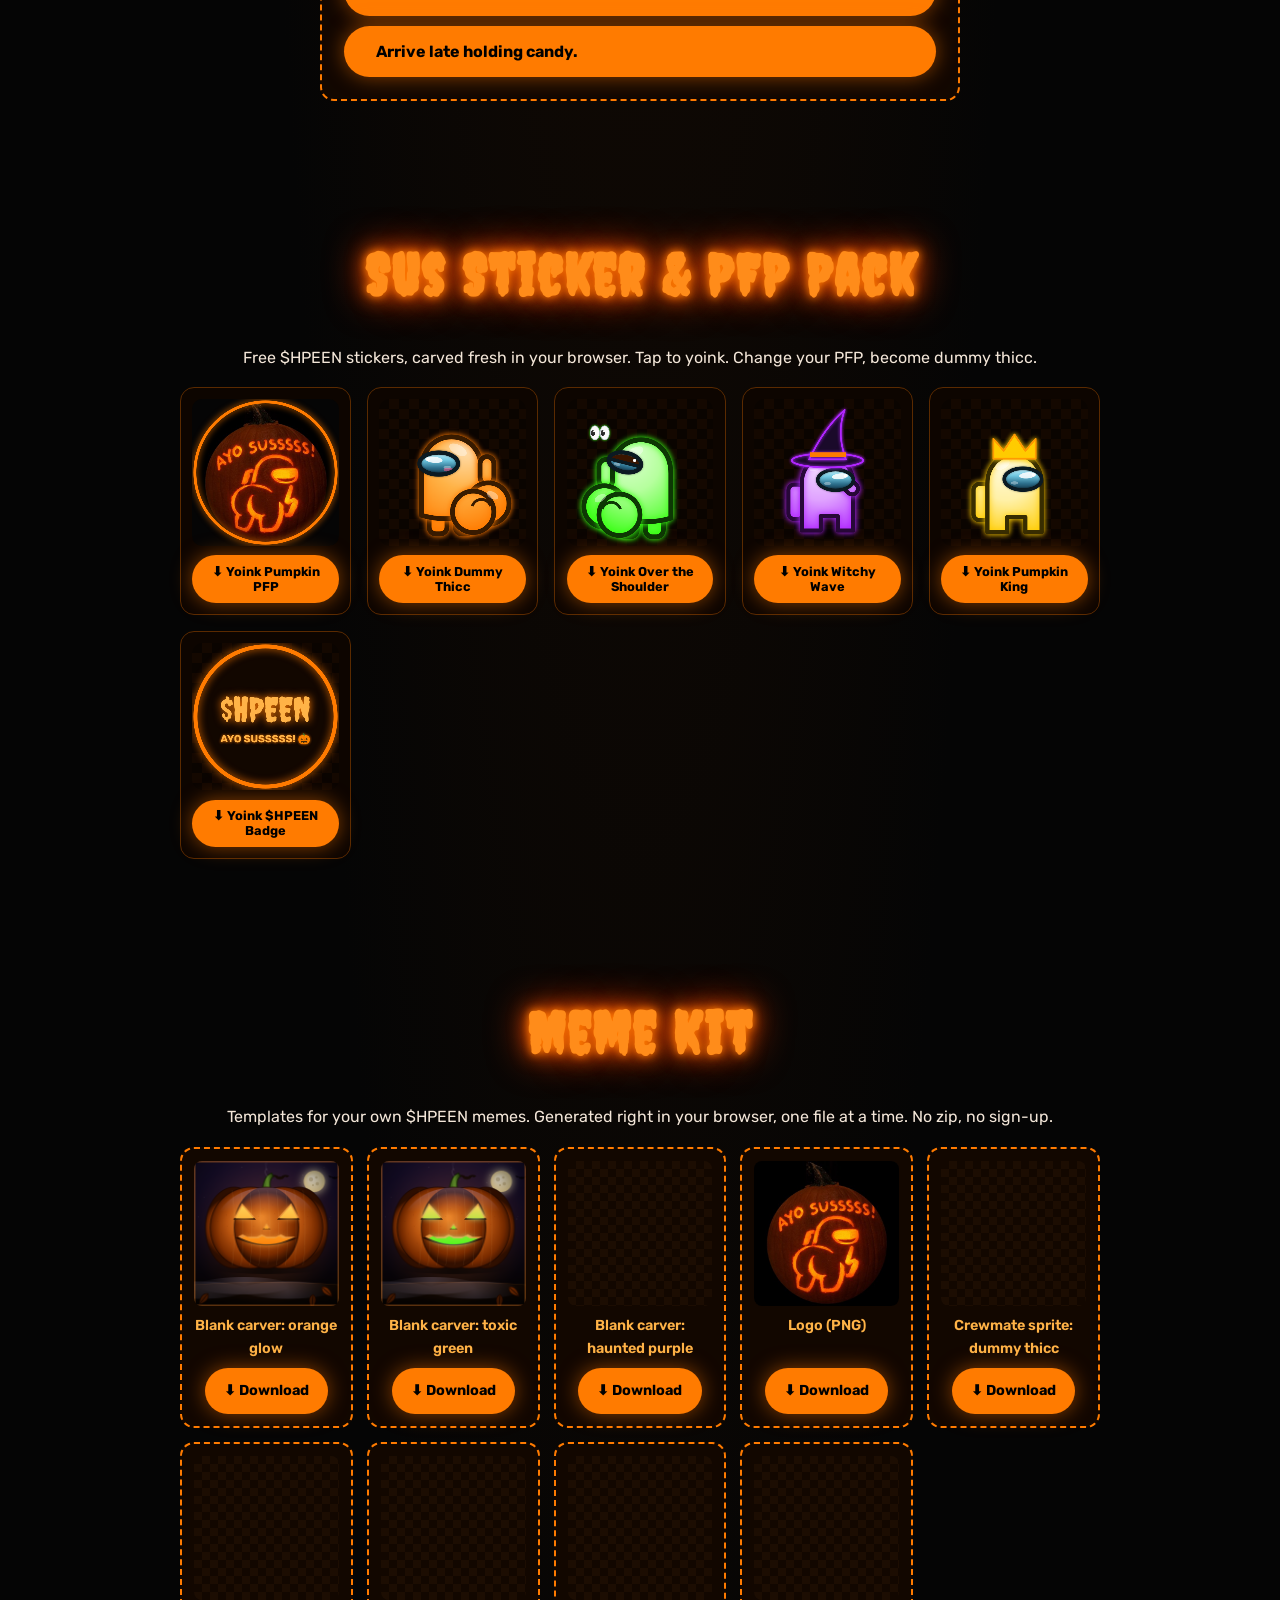
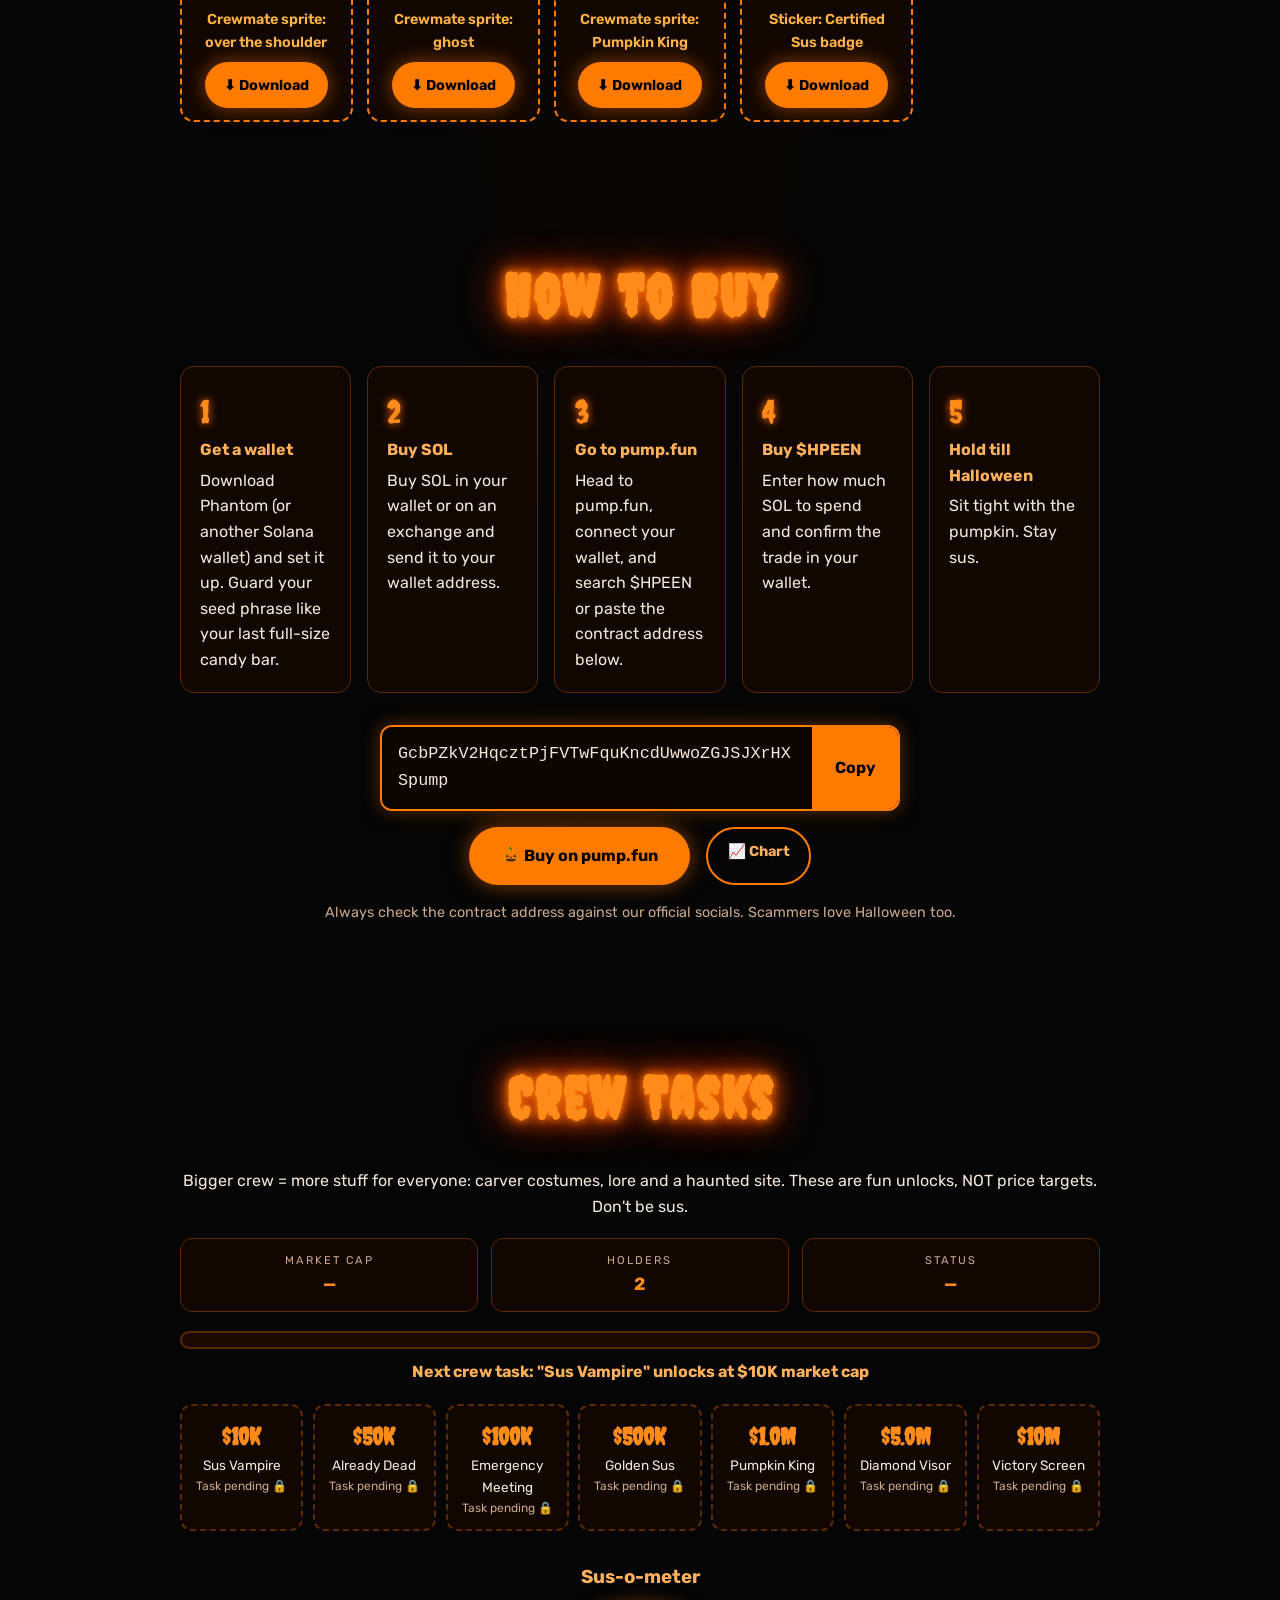
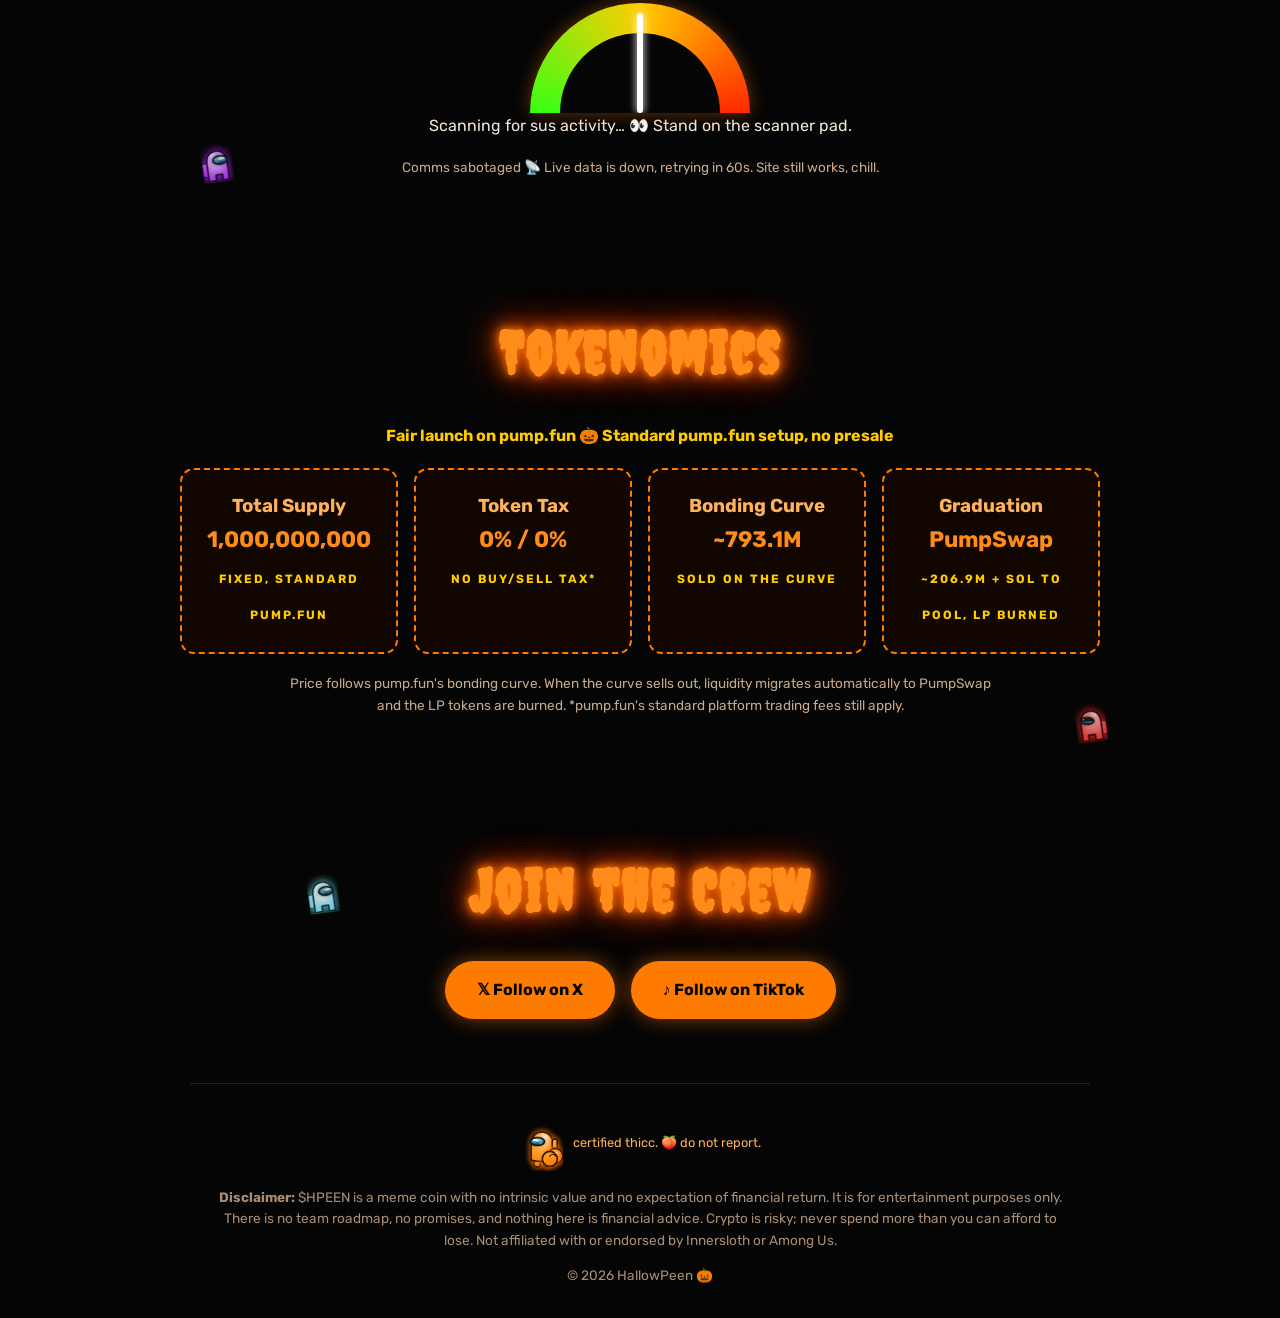
==== commit 3d88ddd6: "Launch: wire live CA for $HPEEN Sets the pump.fun mint so buy/chart links, copy CA, live stats, and " ====
--- a/index.html
+++ b/index.html
@@ -90,13 +90,13 @@
 <footer><p><b>Disclaimer:</b> $HPEEN is a meme coin with no intrinsic value and no expectation of financial return. It is for entertainment purposes only. There is no team roadmap, no promises, and nothing here is financial advice. Crypto is risky; never spend more than you can afford to lose. Not affiliated with or endorsed by Innersloth or Among Us.</p><p>© 2026 HallowPeen 🎃</p></footer>
 <script>
 // ==== EDIT THESE AT LAUNCH ====
-const CA = "";              // paste the mint address here, e.g. "AbC...pump"
+const CA = "GcbPZkV2HqcztPjFVTwFquKncdUwwoZGJSJXrHXSpump";  // mint address
 const PUMP_URL = "";        // e.g. "https://pump.fun/coin/<CA>" (auto-built from CA if left blank)
 const CHART_URL = "";       // e.g. "https://dexscreener.com/solana/<CA>" (auto-built from CA if left blank)
 const LAUNCH = "2026-10-24T00:00:00";  // pre-launch countdown target (visitor's local time)
 const X_URL = "https://x.com/Hallowpeen";          // the coin's X profile (Follow + "Get pinged" buttons)
 const TIKTOK_URL = "https://www.tiktok.com/@hallowpeen0";     // the coin's TikTok profile
-const HOLDERS = 0;          // manual holder count (no free keyless holder API); update by hand
+const HOLDERS = 2;          // manual holder count (no free keyless holder API); update by hand
 const GALLERY = [];         // community carving image URLs, e.g. ["https://.../carving1.jpg"]
 const FEATURED = "";        // "Featured this week" image URL
 // ==============================
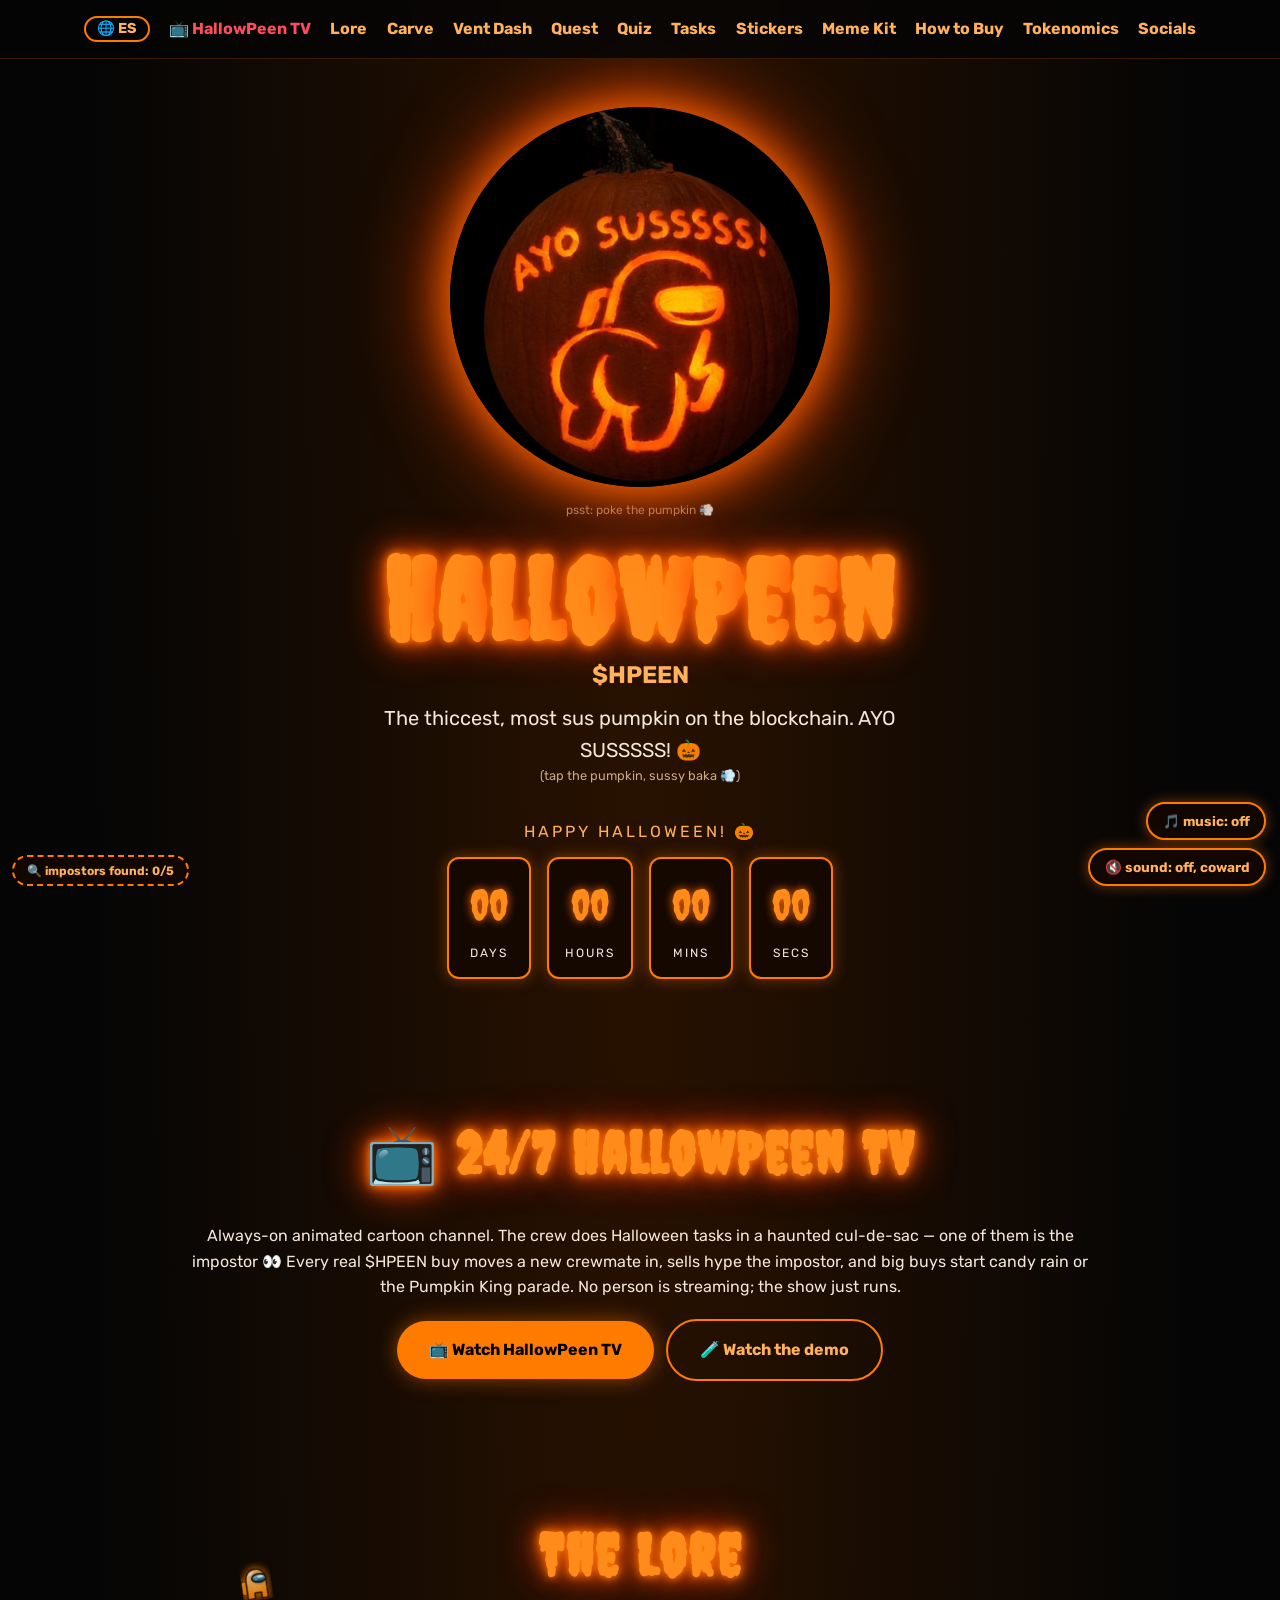
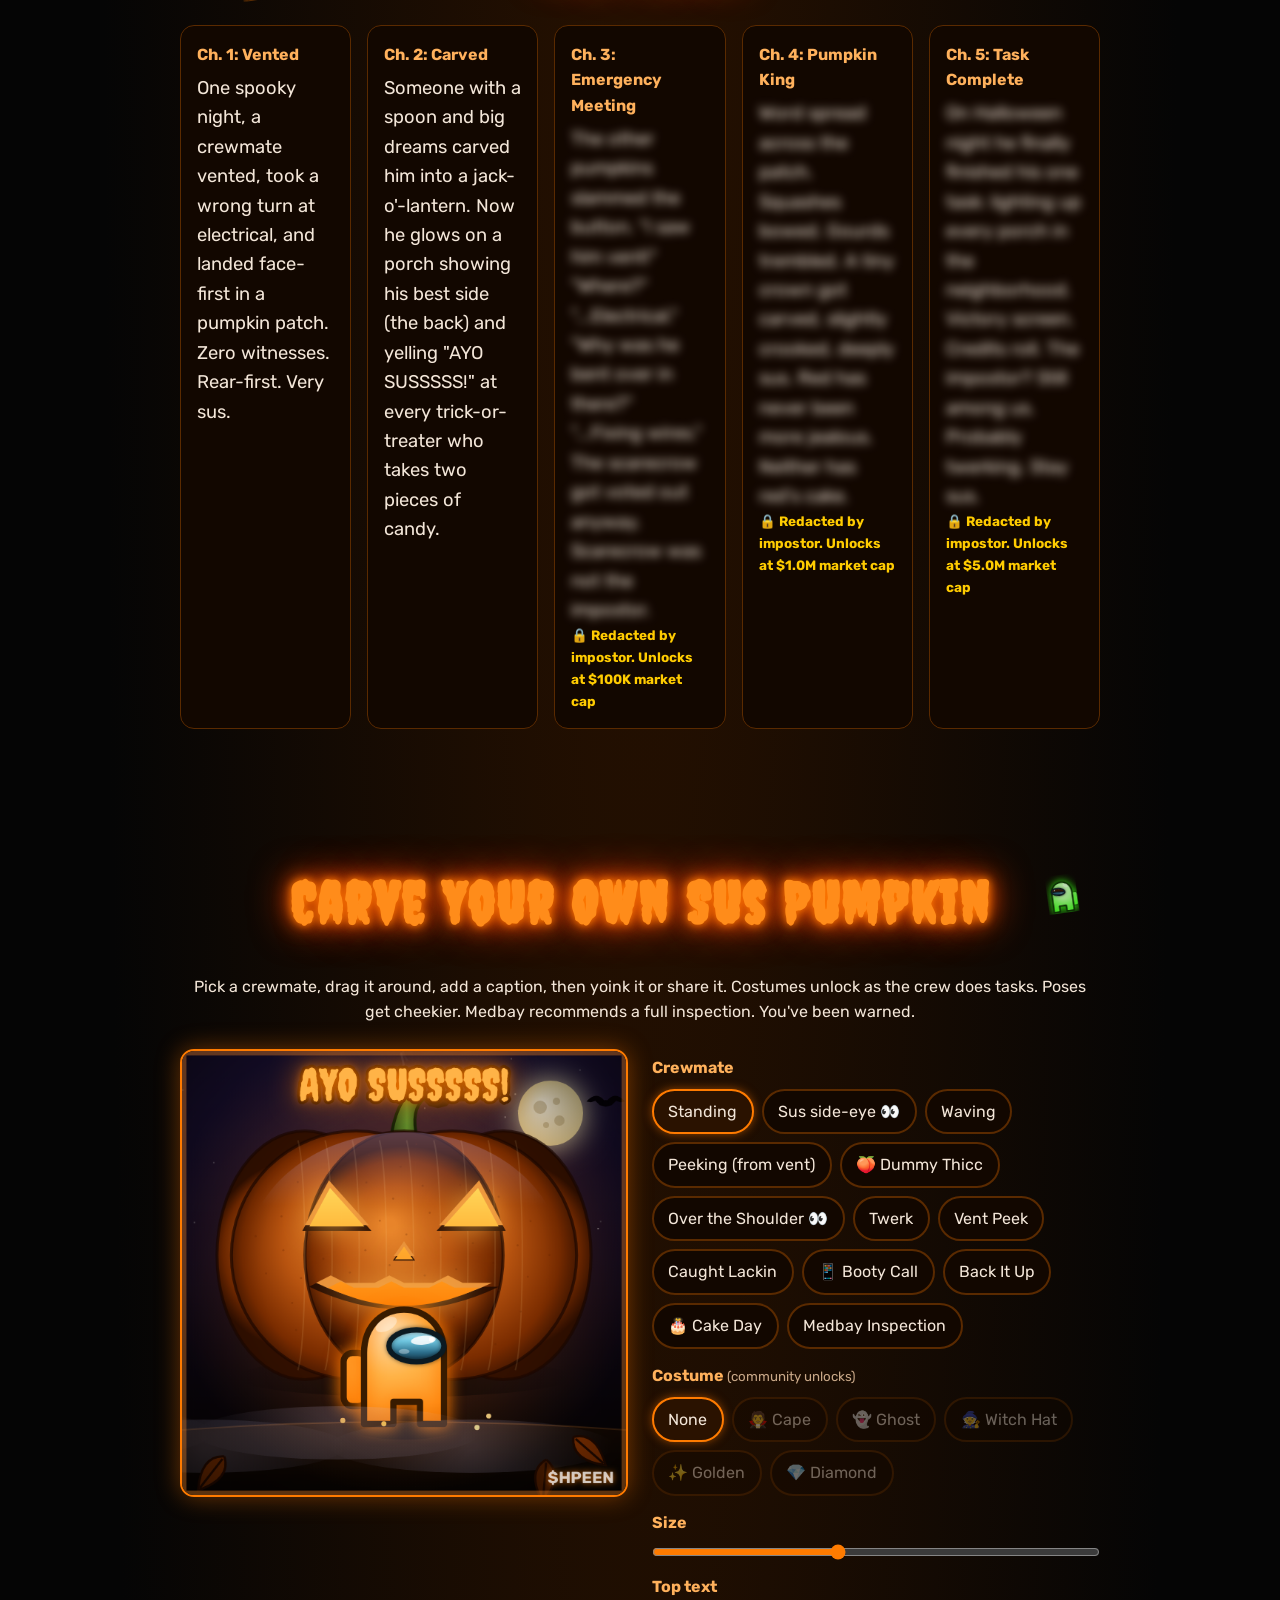
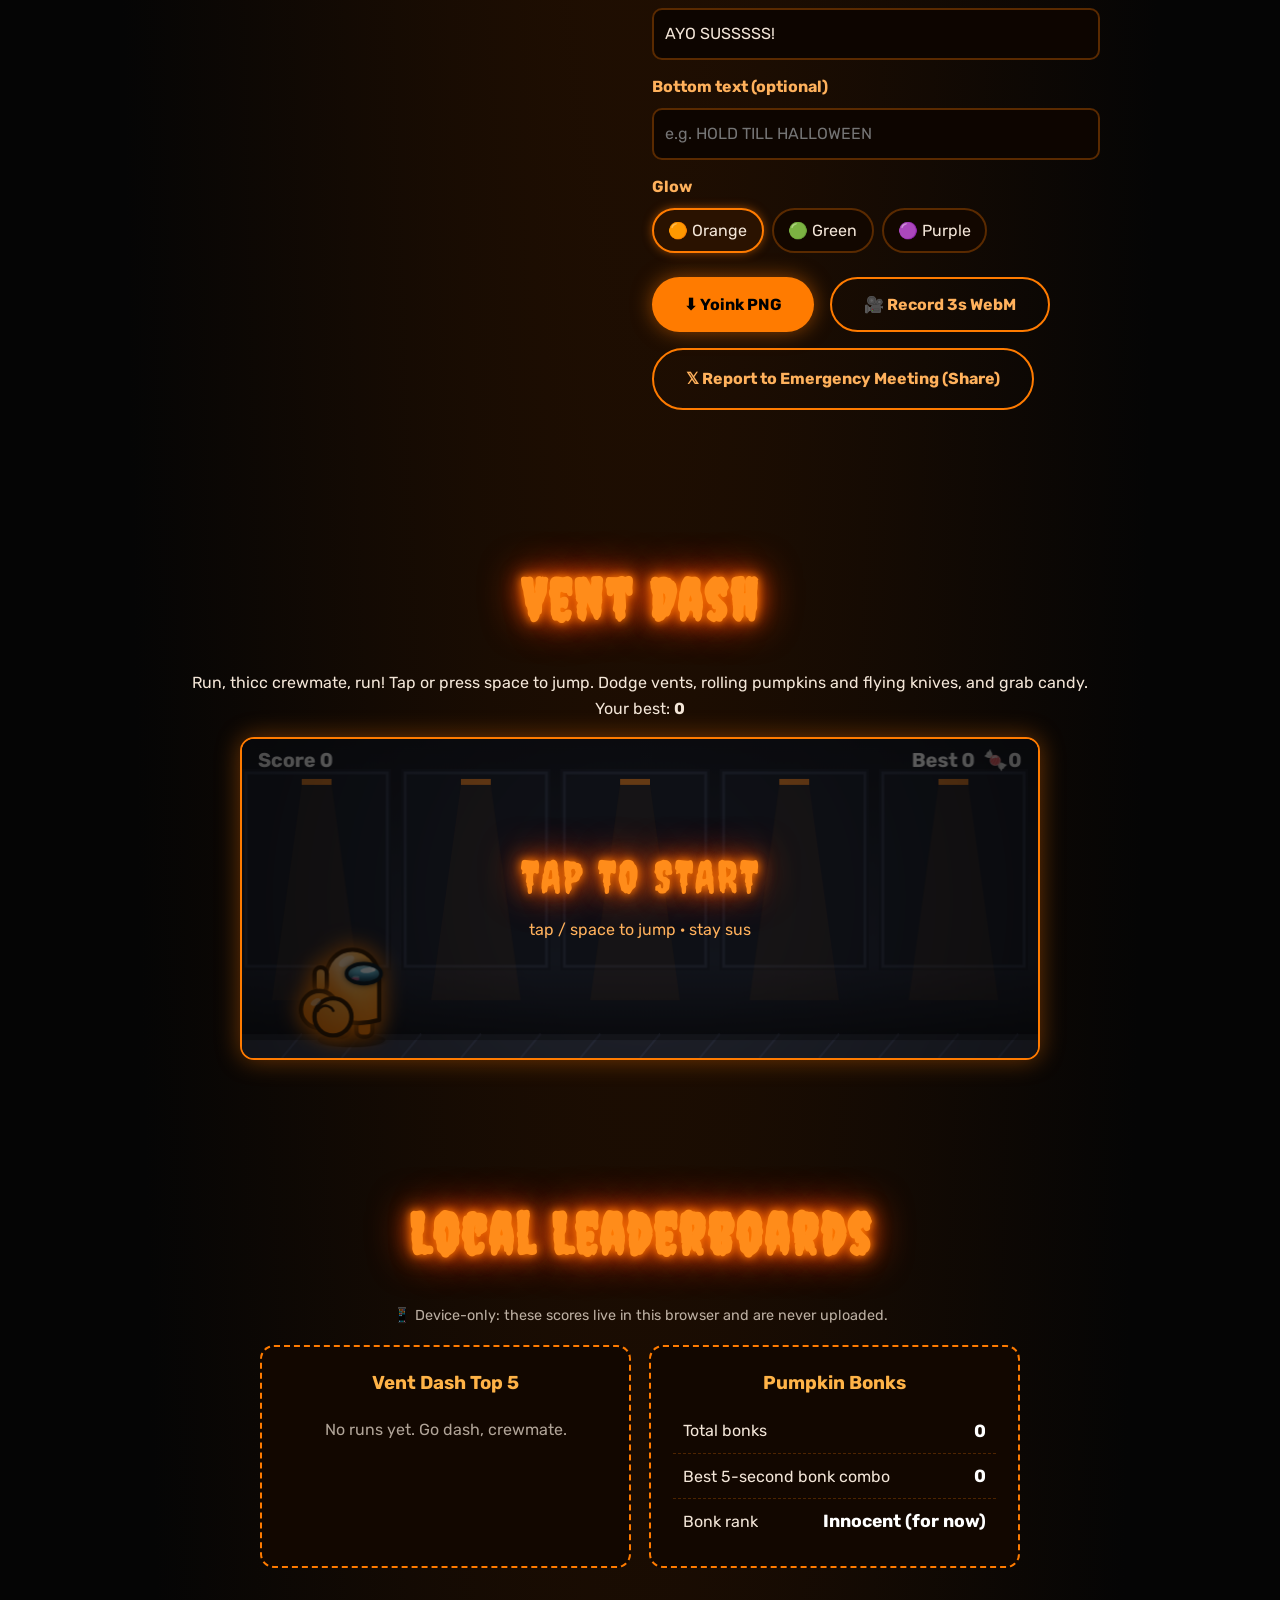
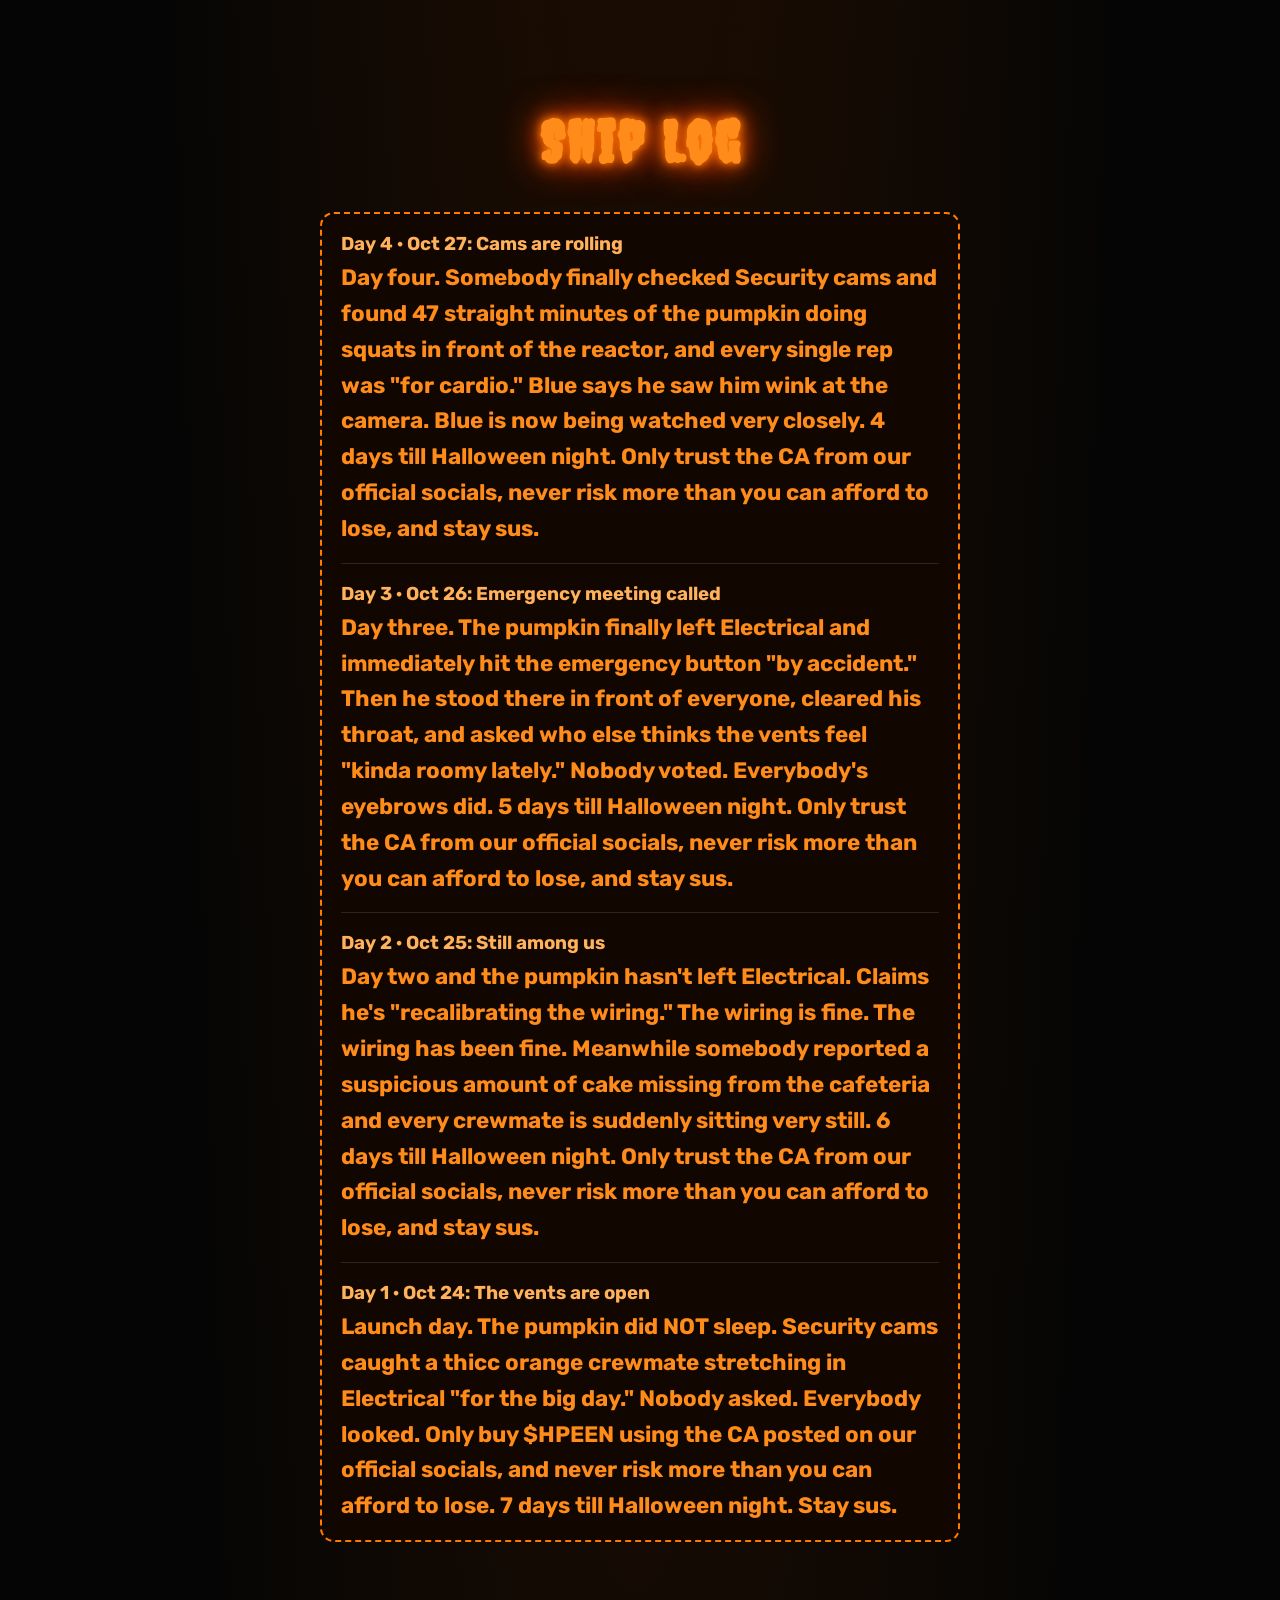
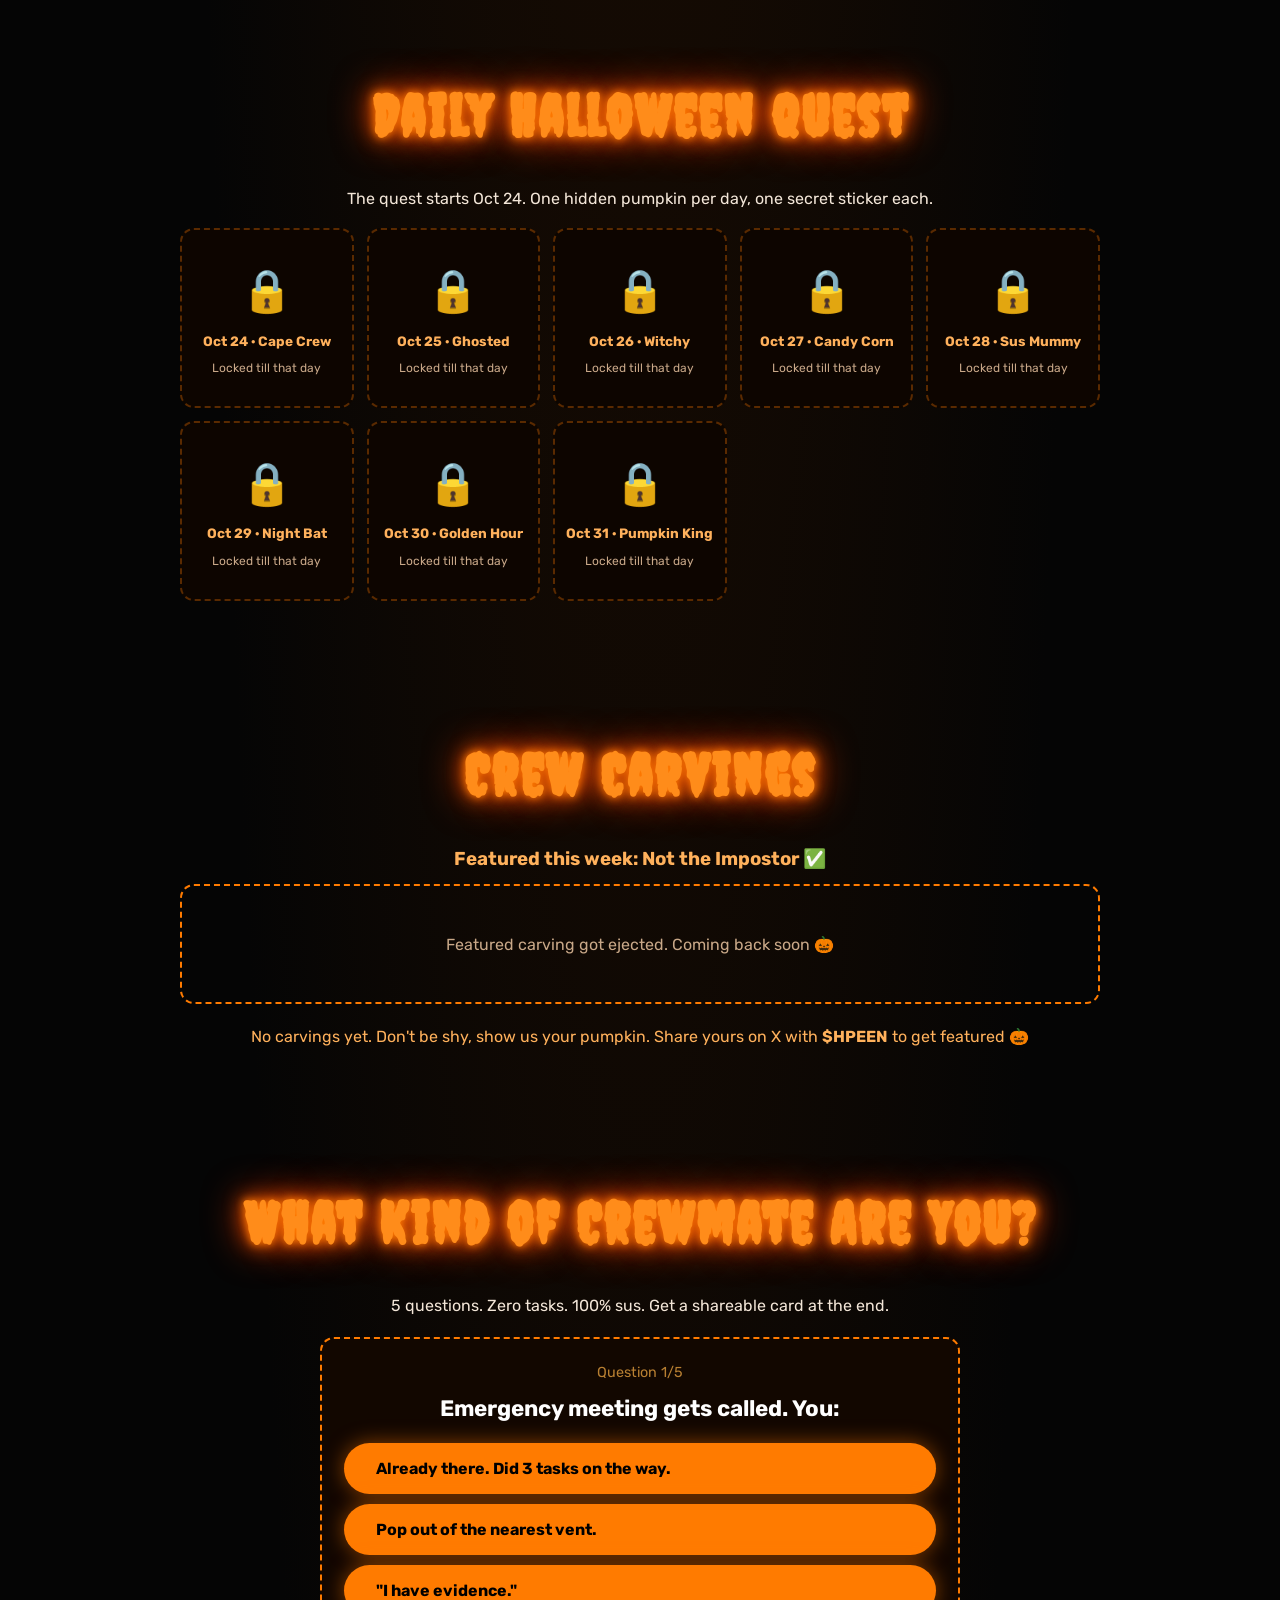
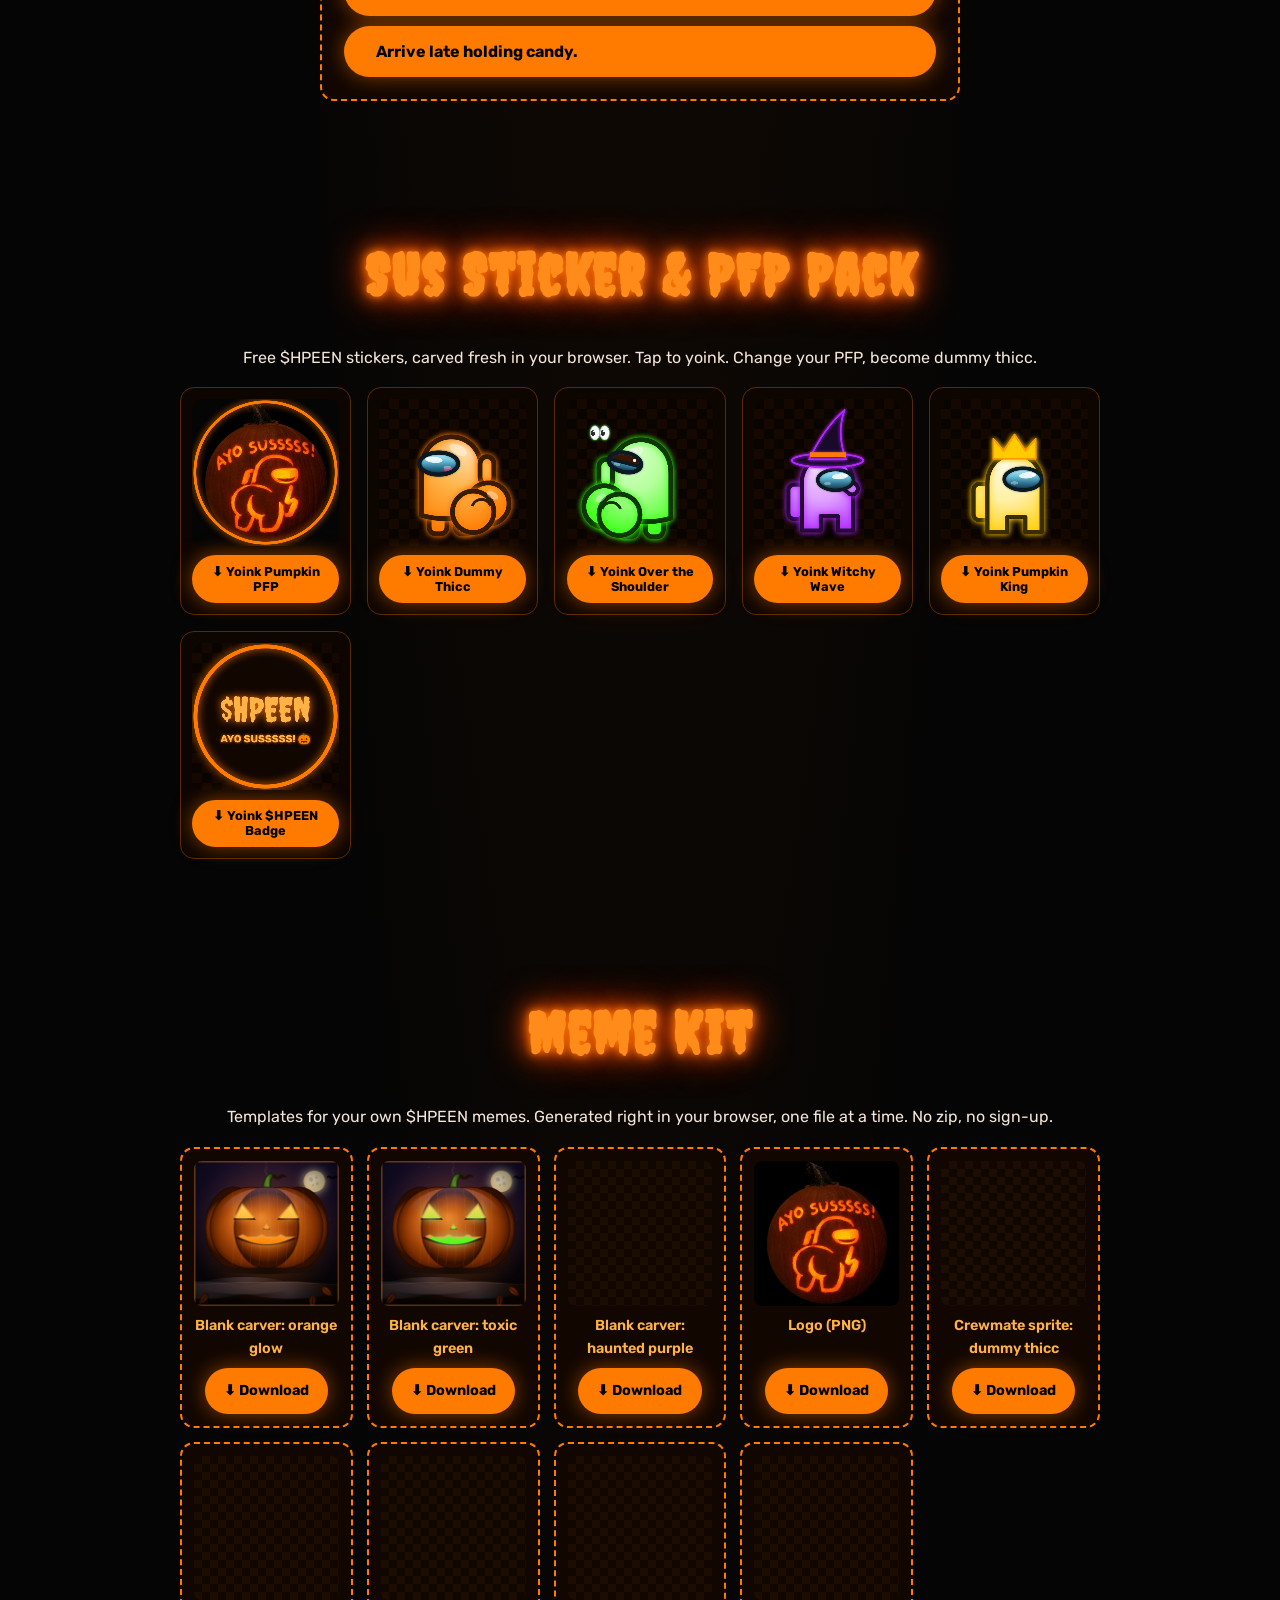
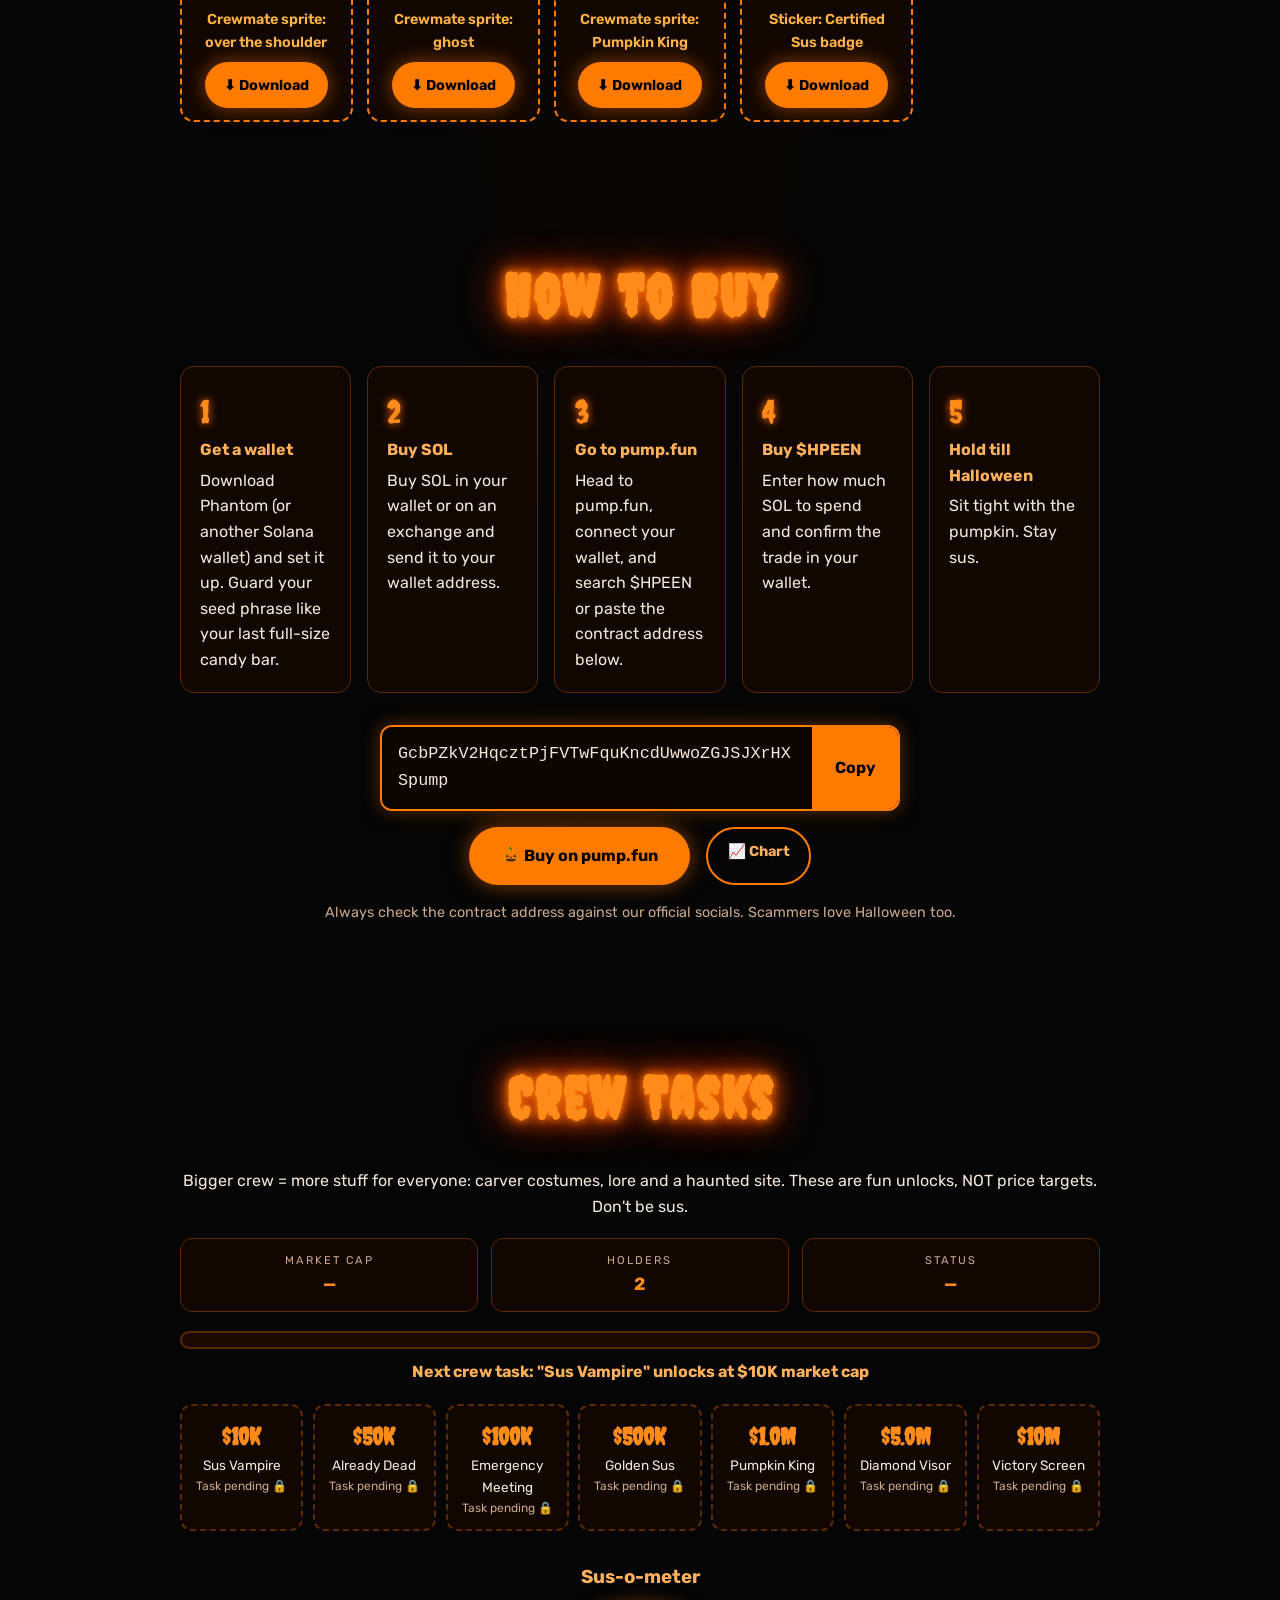
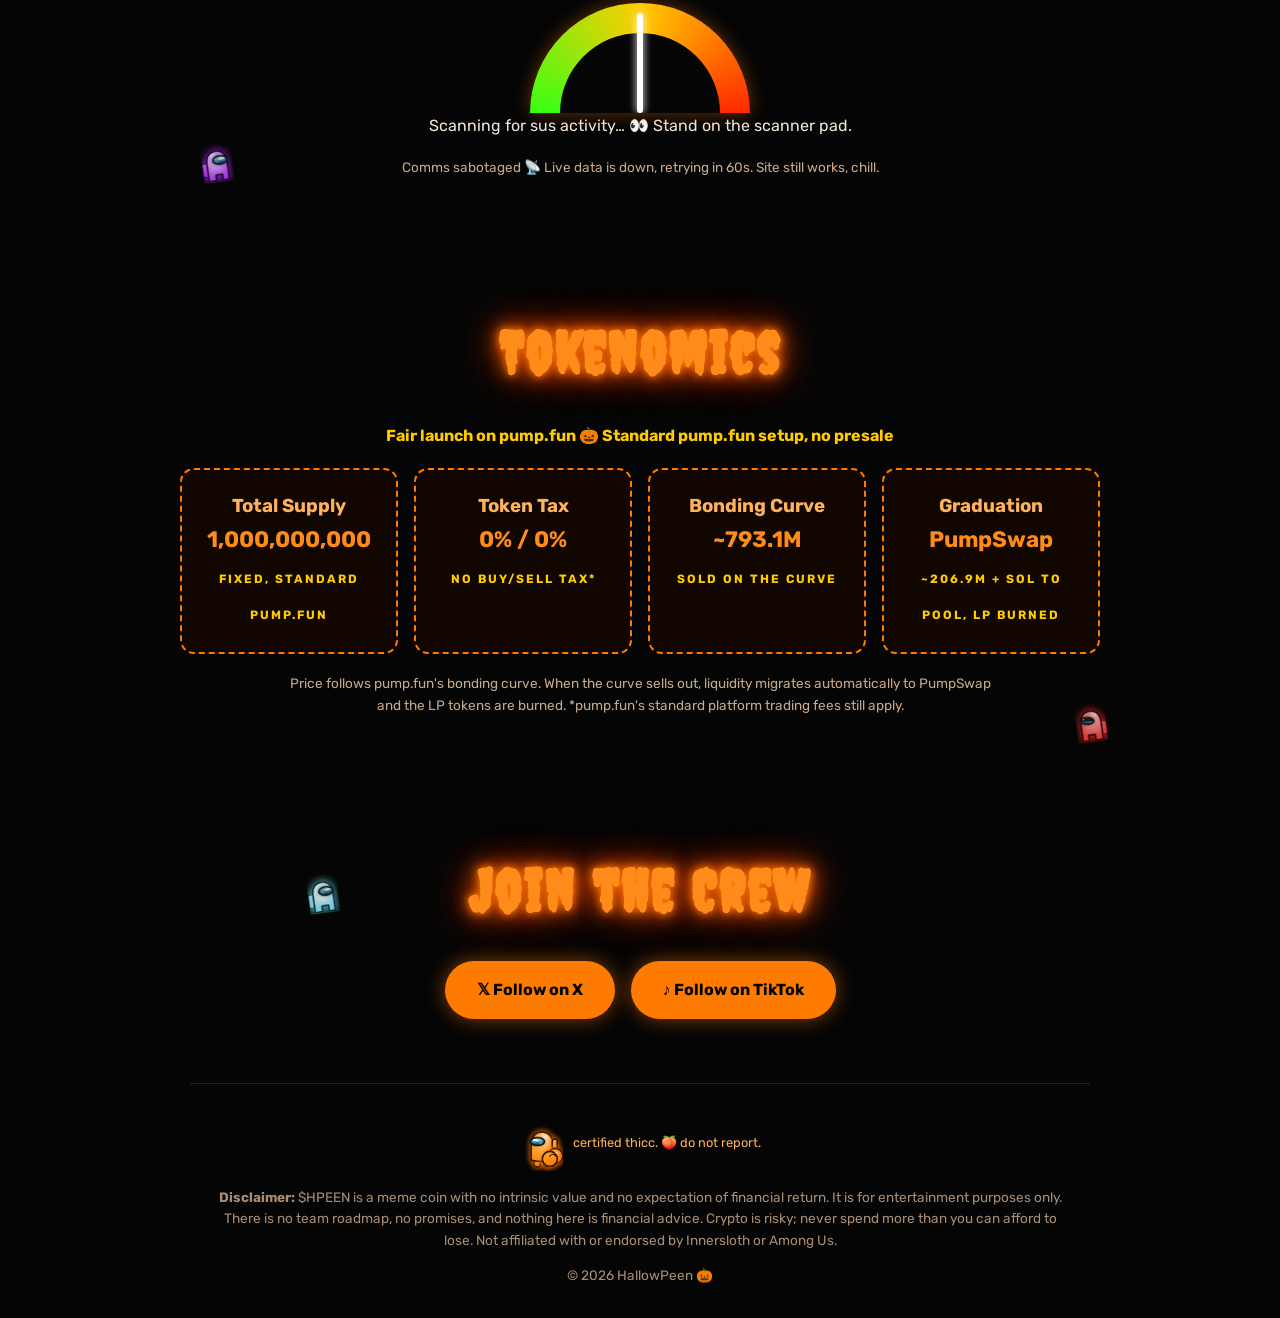
==== commit 1646e3a3: "Rebrand /live as 24/7 HallowPeen TV channel Turn the live page into an always-on animated TV channel" ====
--- a/index.html
+++ b/index.html
@@ -10,7 +10,7 @@
 <link rel="preconnect" href="https://fonts.googleapis.com"><link rel="preconnect" href="https://fonts.gstatic.com" crossorigin><link href="https://fonts.googleapis.com/css2?family=Creepster&family=Rubik:wght@400;700&display=swap" rel="stylesheet" media="print" onload="this.media='all'"><noscript><link href="https://fonts.googleapis.com/css2?family=Creepster&family=Rubik:wght@400;700&display=swap" rel="stylesheet"></noscript>
 <link rel="stylesheet" href="style.css"></head><body>
 <a class="skip" href="#main">Skip to the sus content</a>
-<nav aria-label="Main"><a href="/live/" style="color:#ff4d5e">🔴 Watch Live</a><a href="#about">Lore</a><a href="#carve-sec">Carve</a><a href="#dash-sec">Vent Dash</a><a href="#quest-sec">Quest</a><a href="#quiz-sec">Quiz</a><a href="#unlocks">Tasks</a><a href="#stickers-sec">Stickers</a><a href="#kit-sec">Meme Kit</a><a href="#buy">How to Buy</a><a href="#tokenomics">Tokenomics</a><a href="#socials">Socials</a></nav>
+<nav aria-label="Main"><a href="/live/" style="color:#ff4d5e">📺 HallowPeen TV</a><a href="#about">Lore</a><a href="#carve-sec">Carve</a><a href="#dash-sec">Vent Dash</a><a href="#quest-sec">Quest</a><a href="#quiz-sec">Quiz</a><a href="#unlocks">Tasks</a><a href="#stickers-sec">Stickers</a><a href="#kit-sec">Meme Kit</a><a href="#buy">How to Buy</a><a href="#tokenomics">Tokenomics</a><a href="#socials">Socials</a></nav>
 <main id="main">
 <header class="hero">
 <div id="demoBanner" class="demo-banner" hidden></div>
@@ -20,9 +20,9 @@
 <div class="countdown-wrap"><p class="cd-label">Countdown to Halloween Night</p>
 <div id="countdown" class="countdown" role="timer" aria-label="Countdown to Halloween night"><div><span id="d">00</span><small>Days</small></div><div><span id="h">00</span><small>Hours</small></div><div><span id="m">00</span><small>Mins</small></div><div><span id="s">00</span><small>Secs</small></div></div></div>
 </header>
-<section id="live-sec" style="text-align:center"><h2 class="glow">🔴 Spooky Neighborhood LIVE</h2>
-<p>A 24/7 cartoon show of the crew doing Halloween tasks in a haunted cul-de-sac. One of them is the impostor 👀 Every $HPEEN buy moves a new crewmate in, sells make the impostor hyped, and big buys start candy rain or the Pumpkin King parade.</p>
-<p class="cta-row"><a class="btn" href="/live/">📺 Watch Live</a><a class="btn ghost" href="/live/?demo=1">🧪 Watch the demo</a></p></section>
+<section id="live-sec" style="text-align:center"><h2 class="glow">📺 24/7 HallowPeen TV</h2>
+<p>Always-on animated cartoon channel. The crew does Halloween tasks in a haunted cul-de-sac — one of them is the impostor 👀 Every real $HPEEN buy moves a new crewmate in, sells hype the impostor, and big buys start candy rain or the Pumpkin King parade. No person is streaming; the show just runs.</p>
+<p class="cta-row"><a class="btn" href="/live/">📺 Watch HallowPeen TV</a><a class="btn ghost" href="/live/?demo=1">🧪 Watch the demo</a></p></section>
 <section id="about"><h2 class="glow">The Lore</h2>
 <div class="chapters">
 <article data-lore-at="0"><h3>Ch. 1: Vented</h3><p>One spooky night, a crewmate vented, took a wrong turn at electrical, and landed face-first in a pumpkin patch. Zero witnesses. Rear-first. Very sus.</p><span class="lock"></span></article>
@@ -116,7 +116,7 @@
 document.getElementById('copy').onclick=async e=>{const txt=document.getElementById('ca').textContent;
 try{await navigator.clipboard.writeText(txt)}catch(_){}e.target.textContent='Copied!';setTimeout(()=>e.target.textContent='Copy',1500)};
 </script><div id="toasts" class="toasts" aria-live="polite"></div><div class="night-ghost" aria-hidden="true">👻</div>
-<script src="i18n.js?v=3"></script>
+<script src="i18n.js?v=4"></script>
 <script src="sound.js?v=2"></script><script src="app.js?v=2"></script><script src="features.js?v=2"></script><script src="motion.js?v=2"></script><script src="extras.js?v=2"></script><script src="game.js?v=2"></script><script src="quest.js?v=2"></script>
 <script src="board.js"></script>
 <script src="quiz.js"></script>
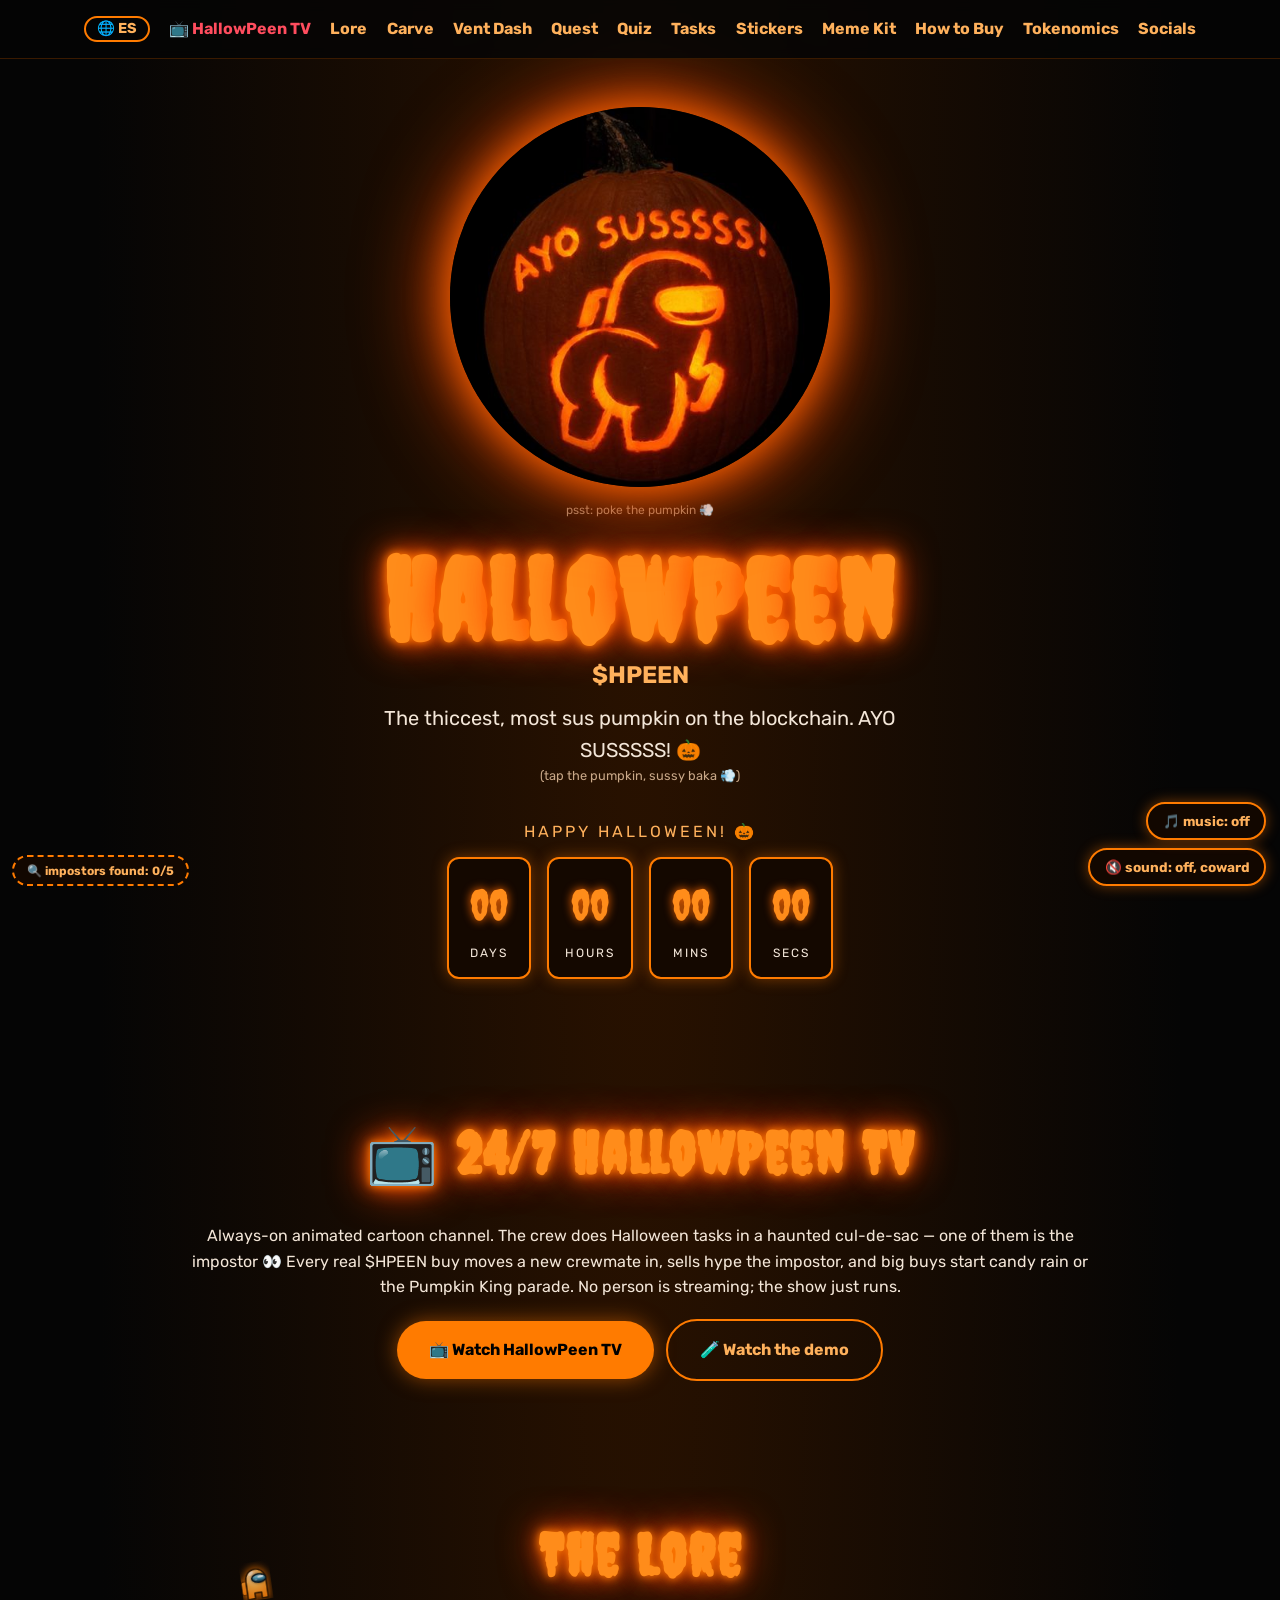
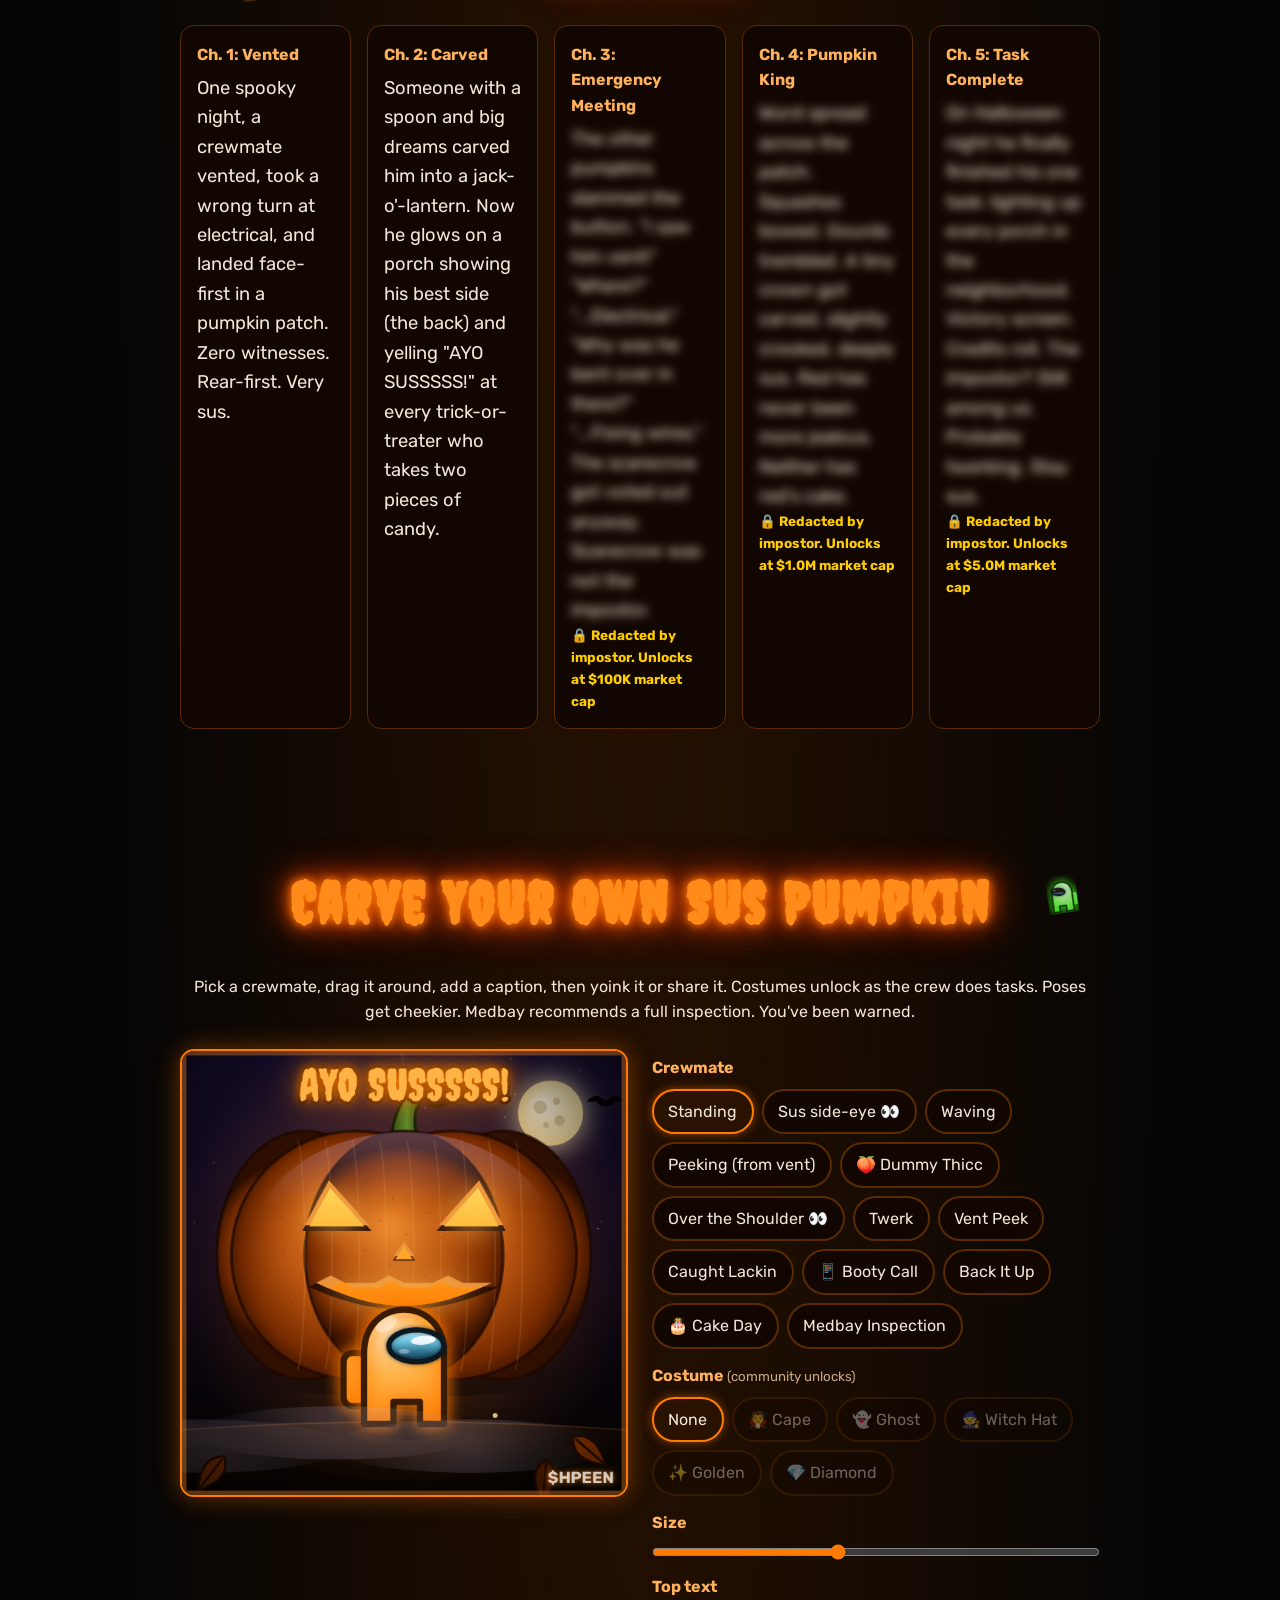
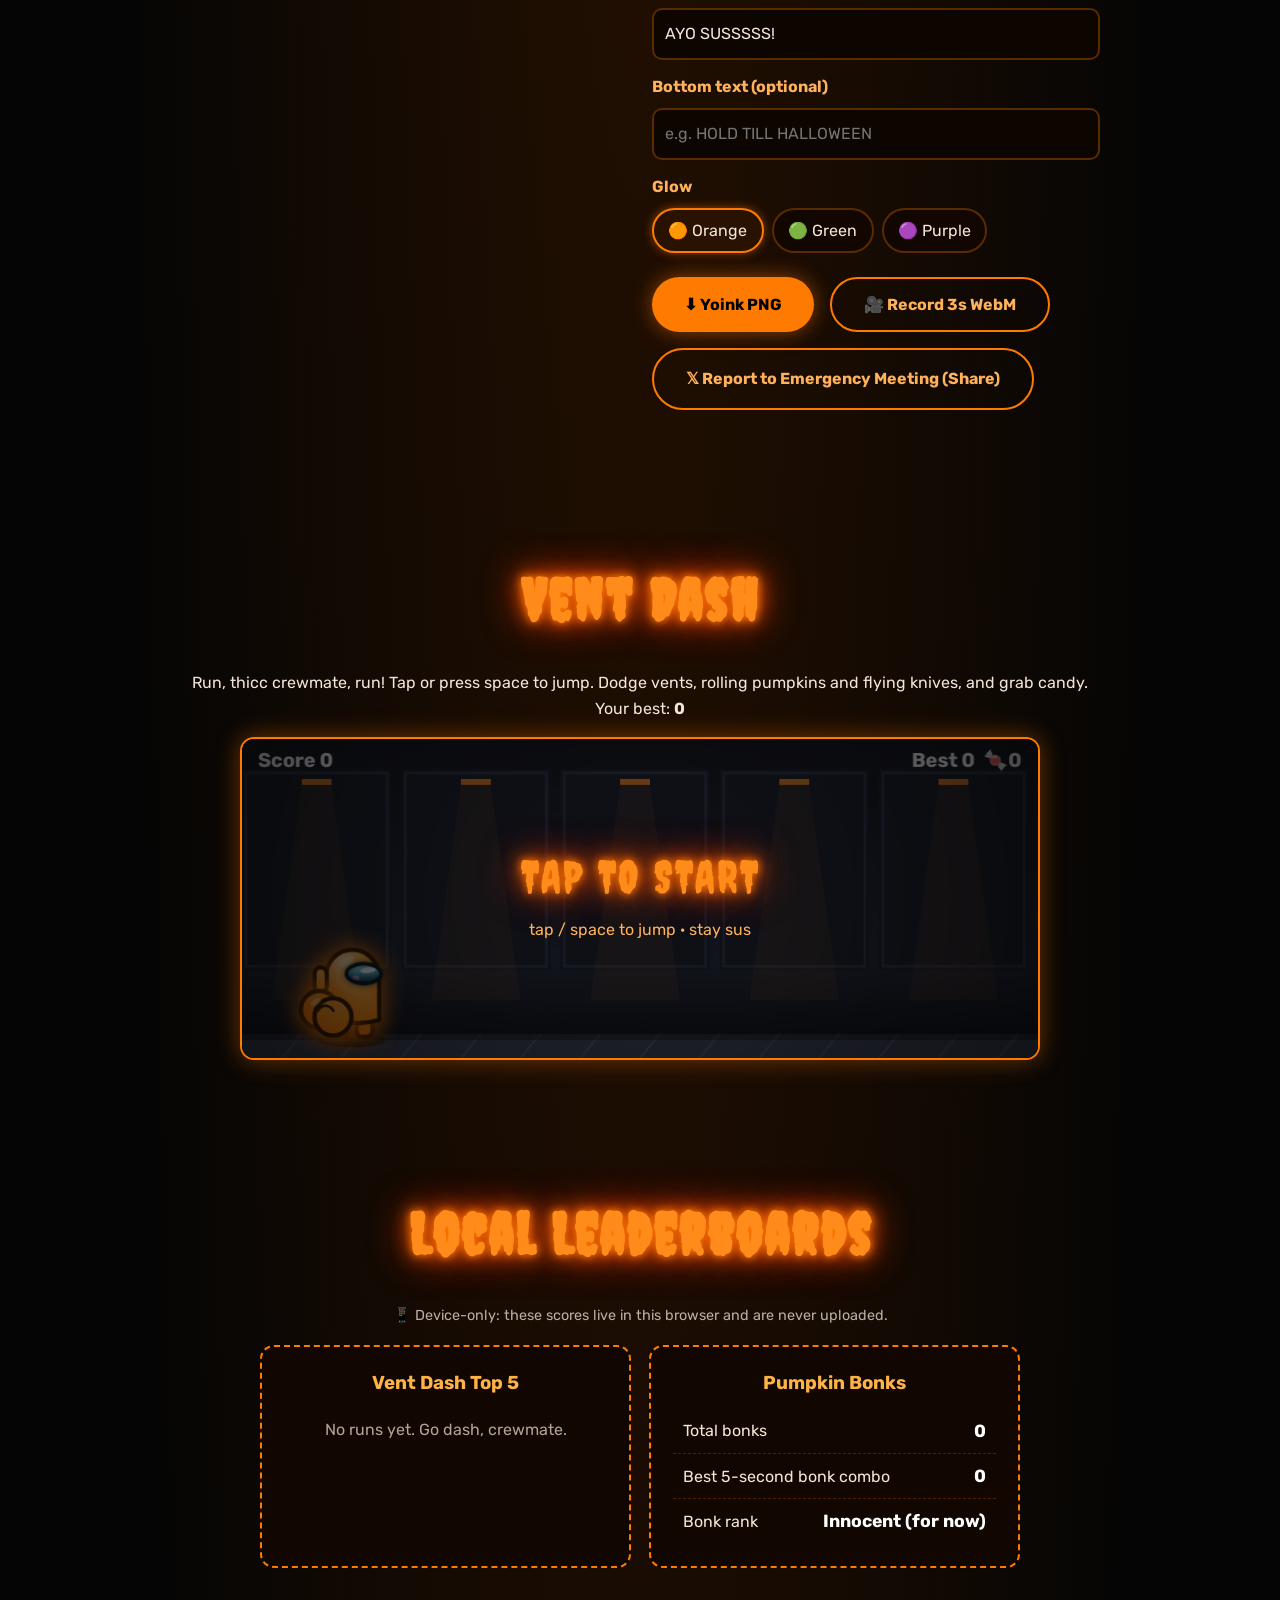
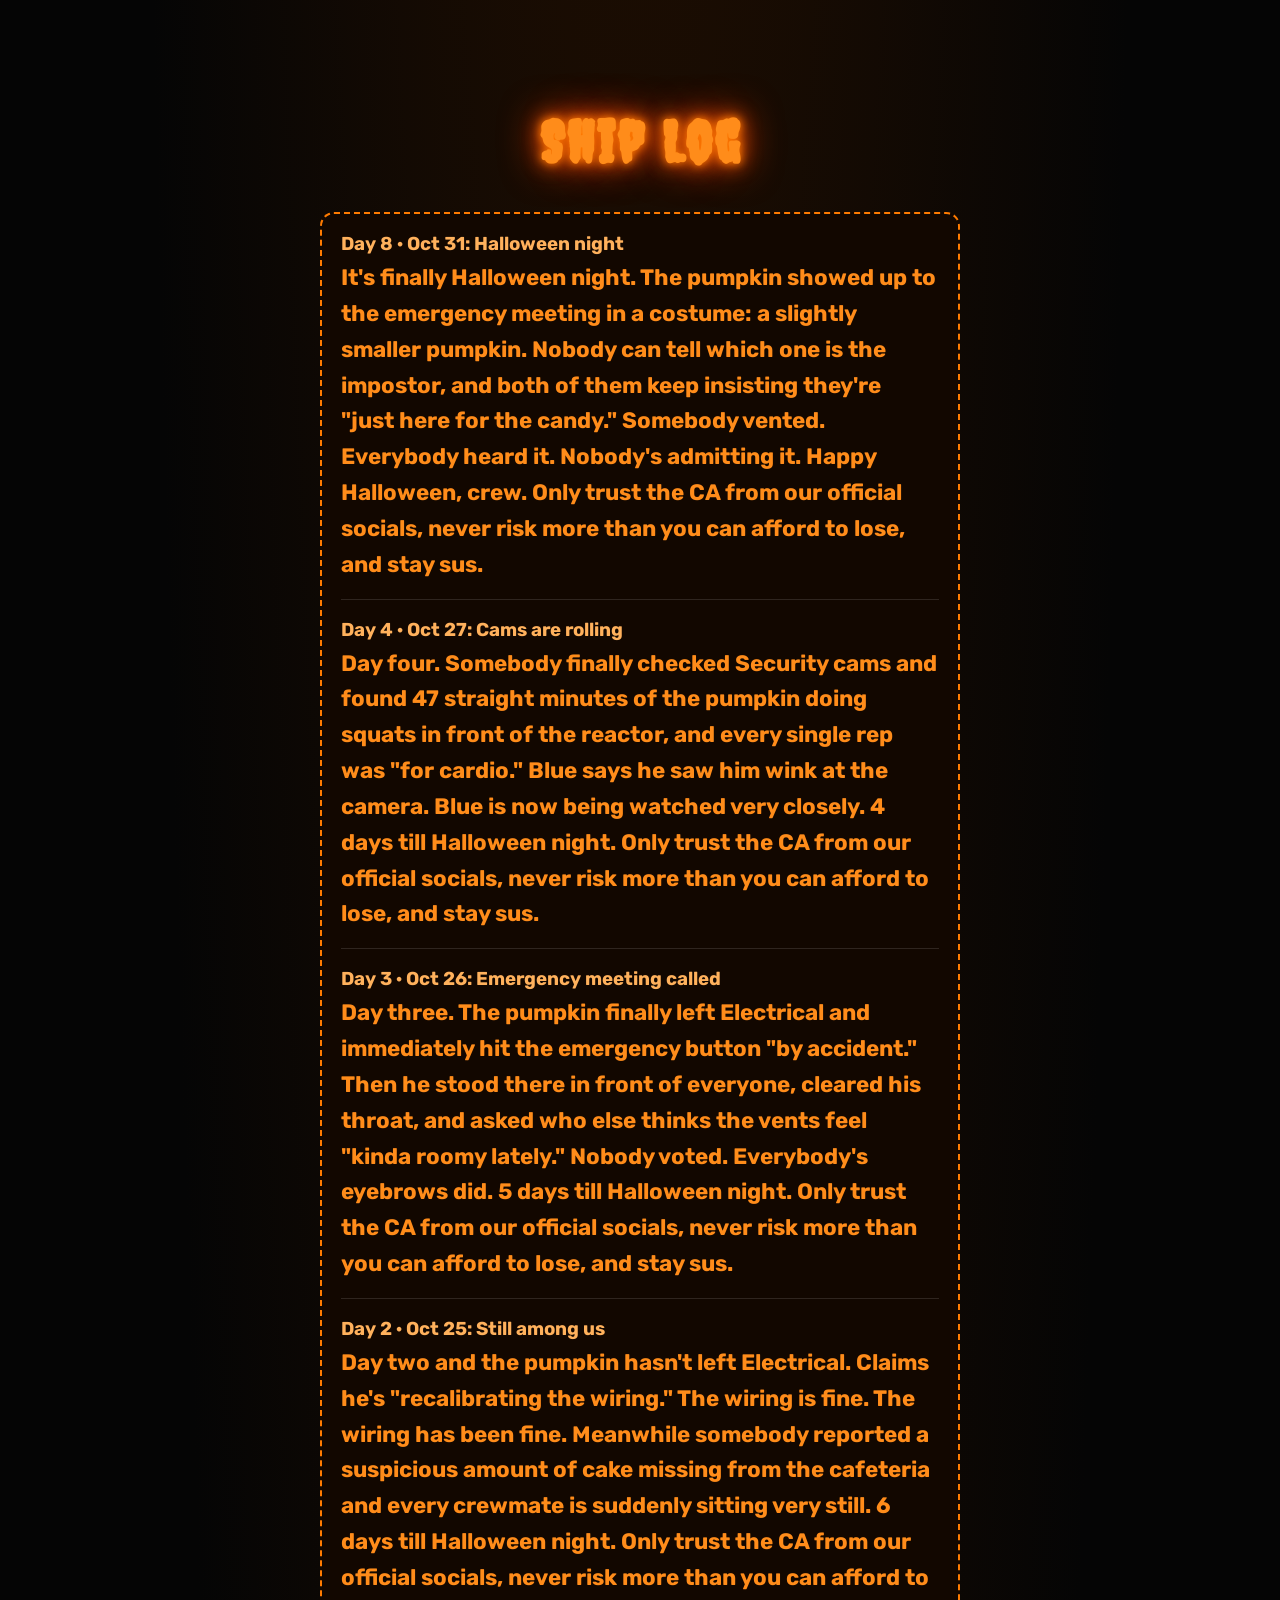
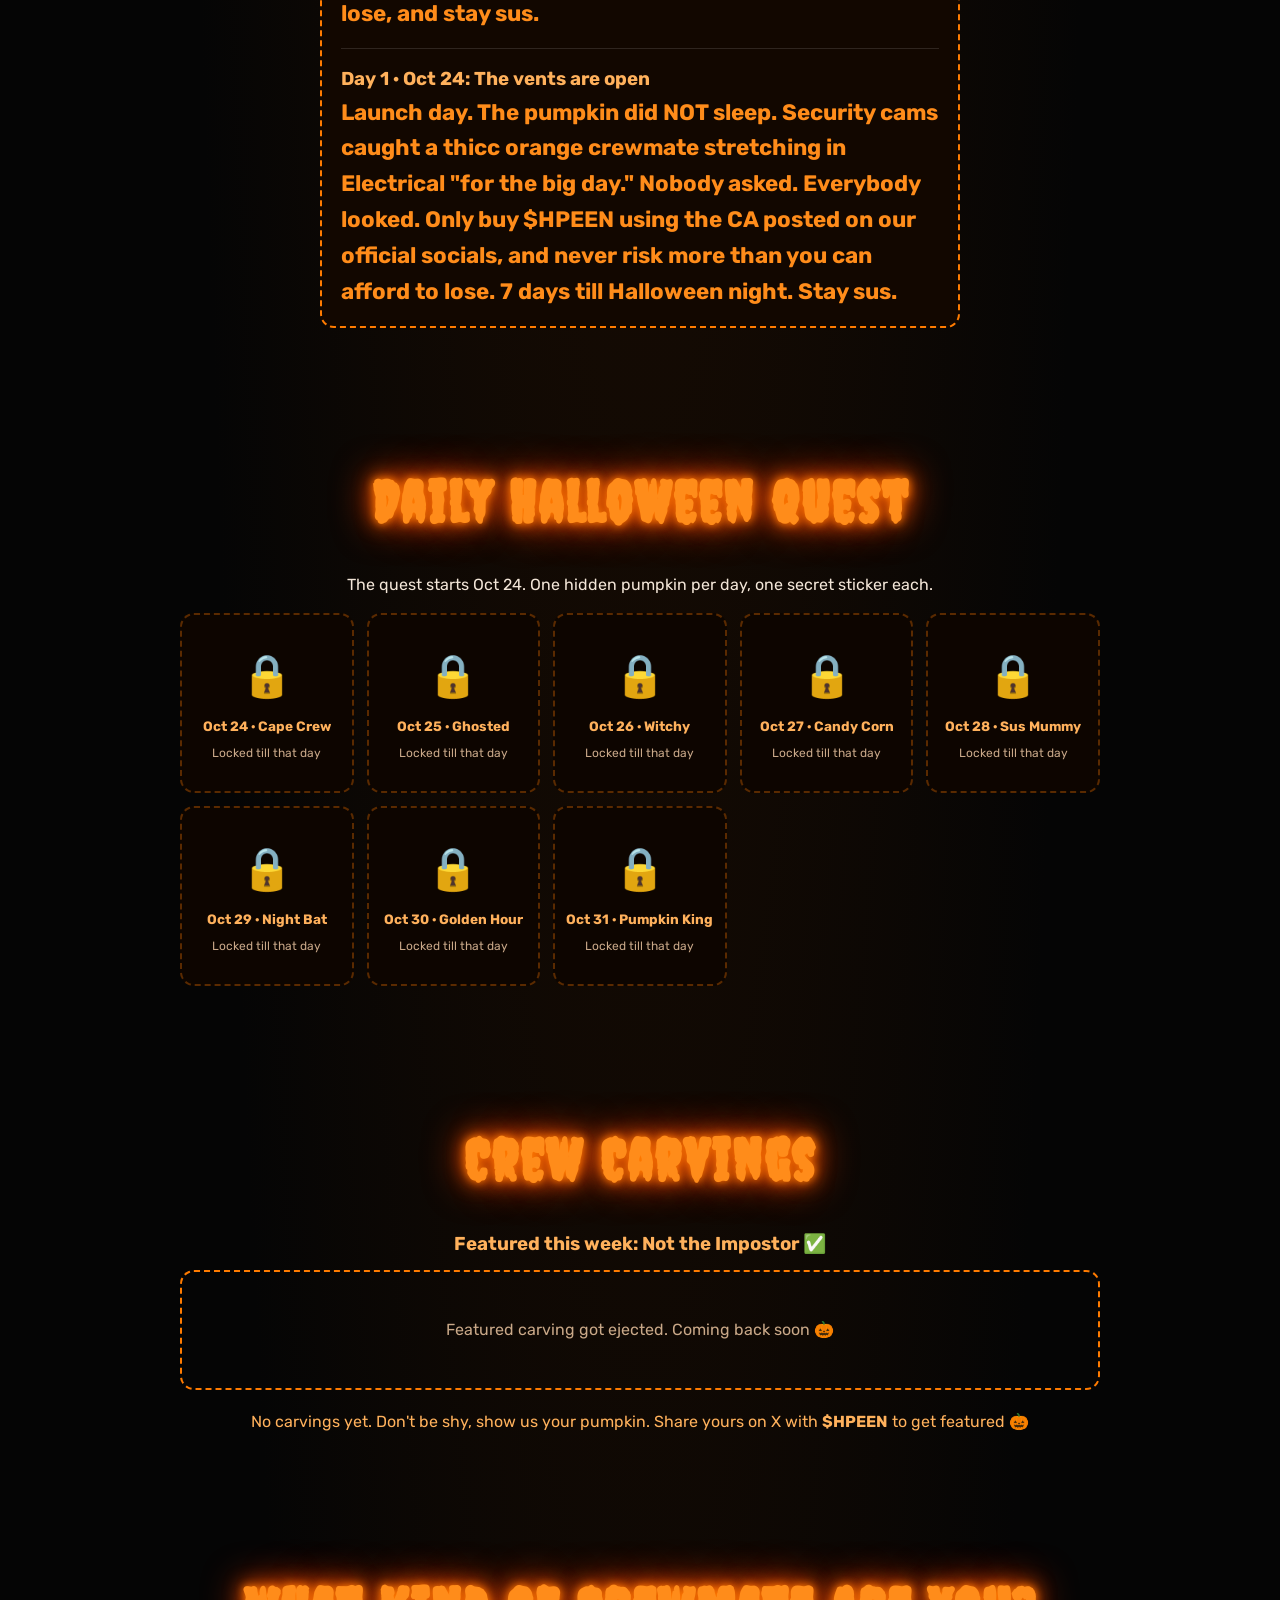
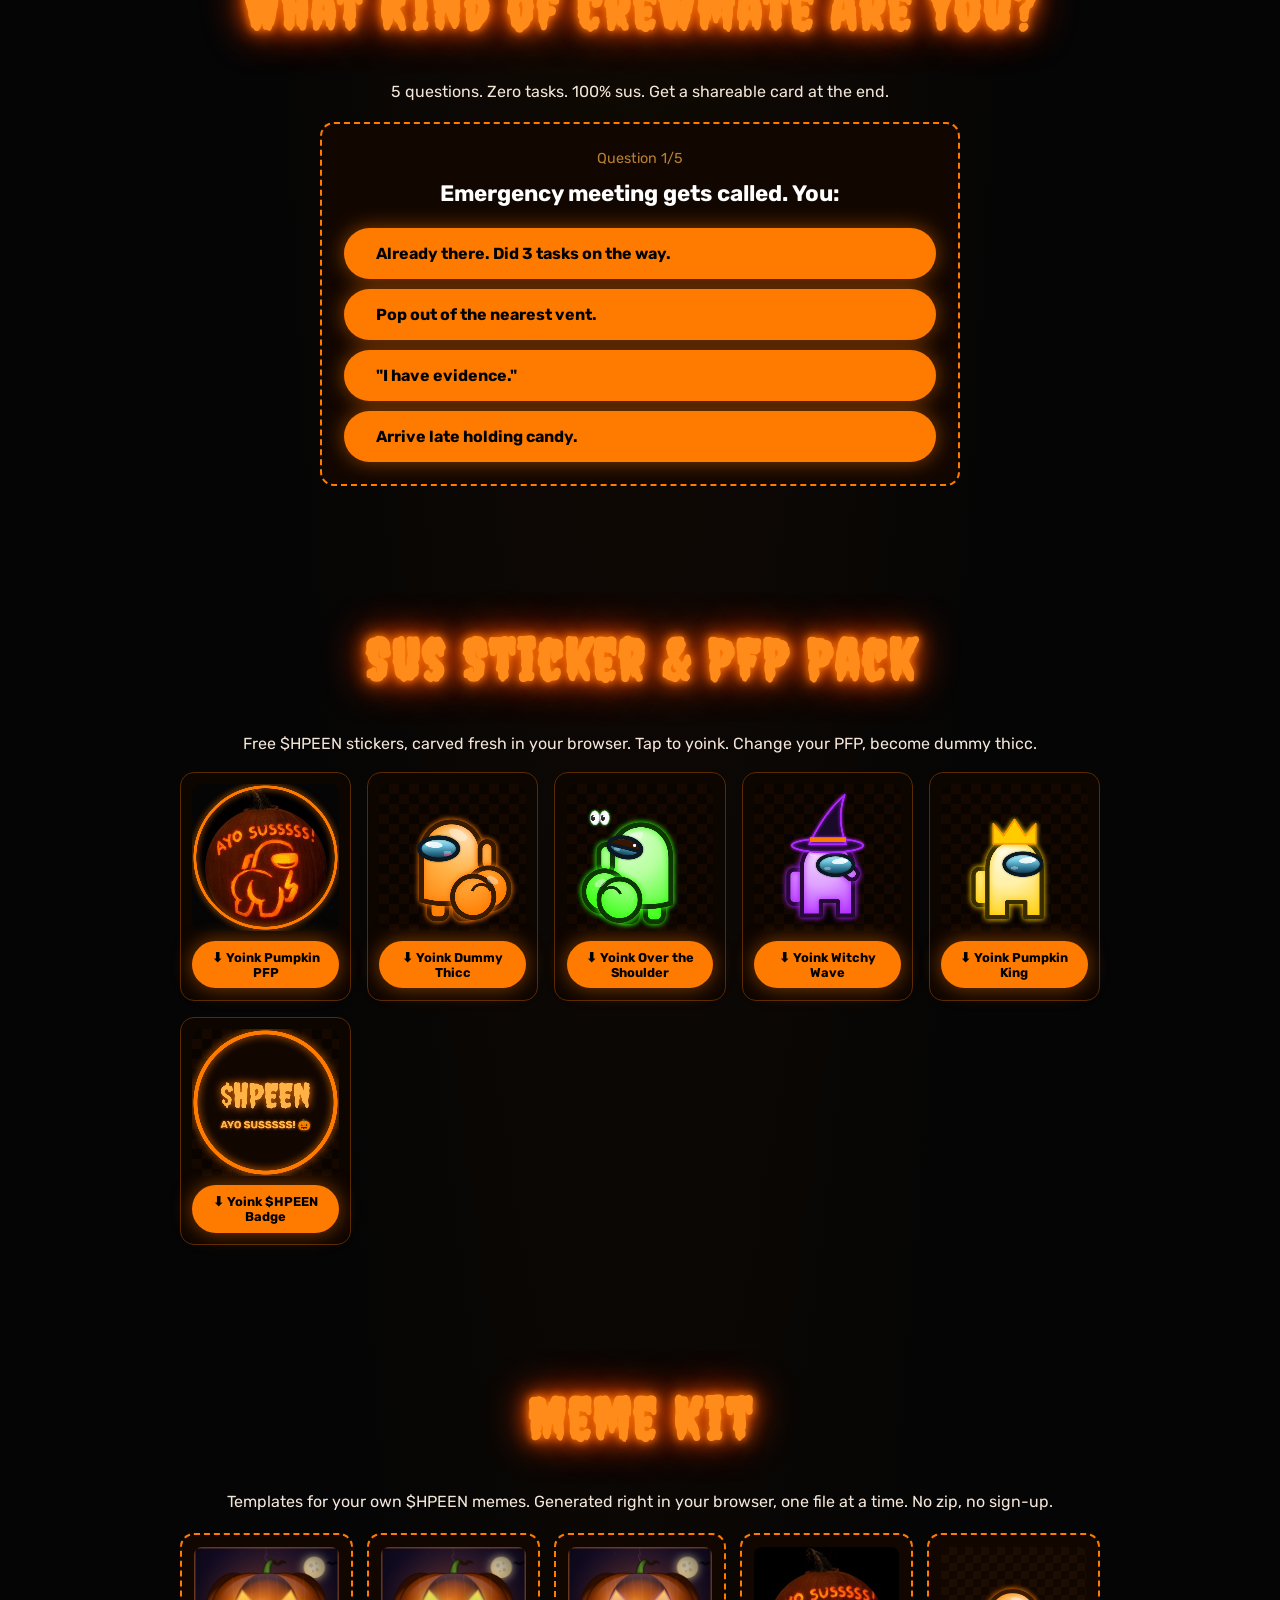
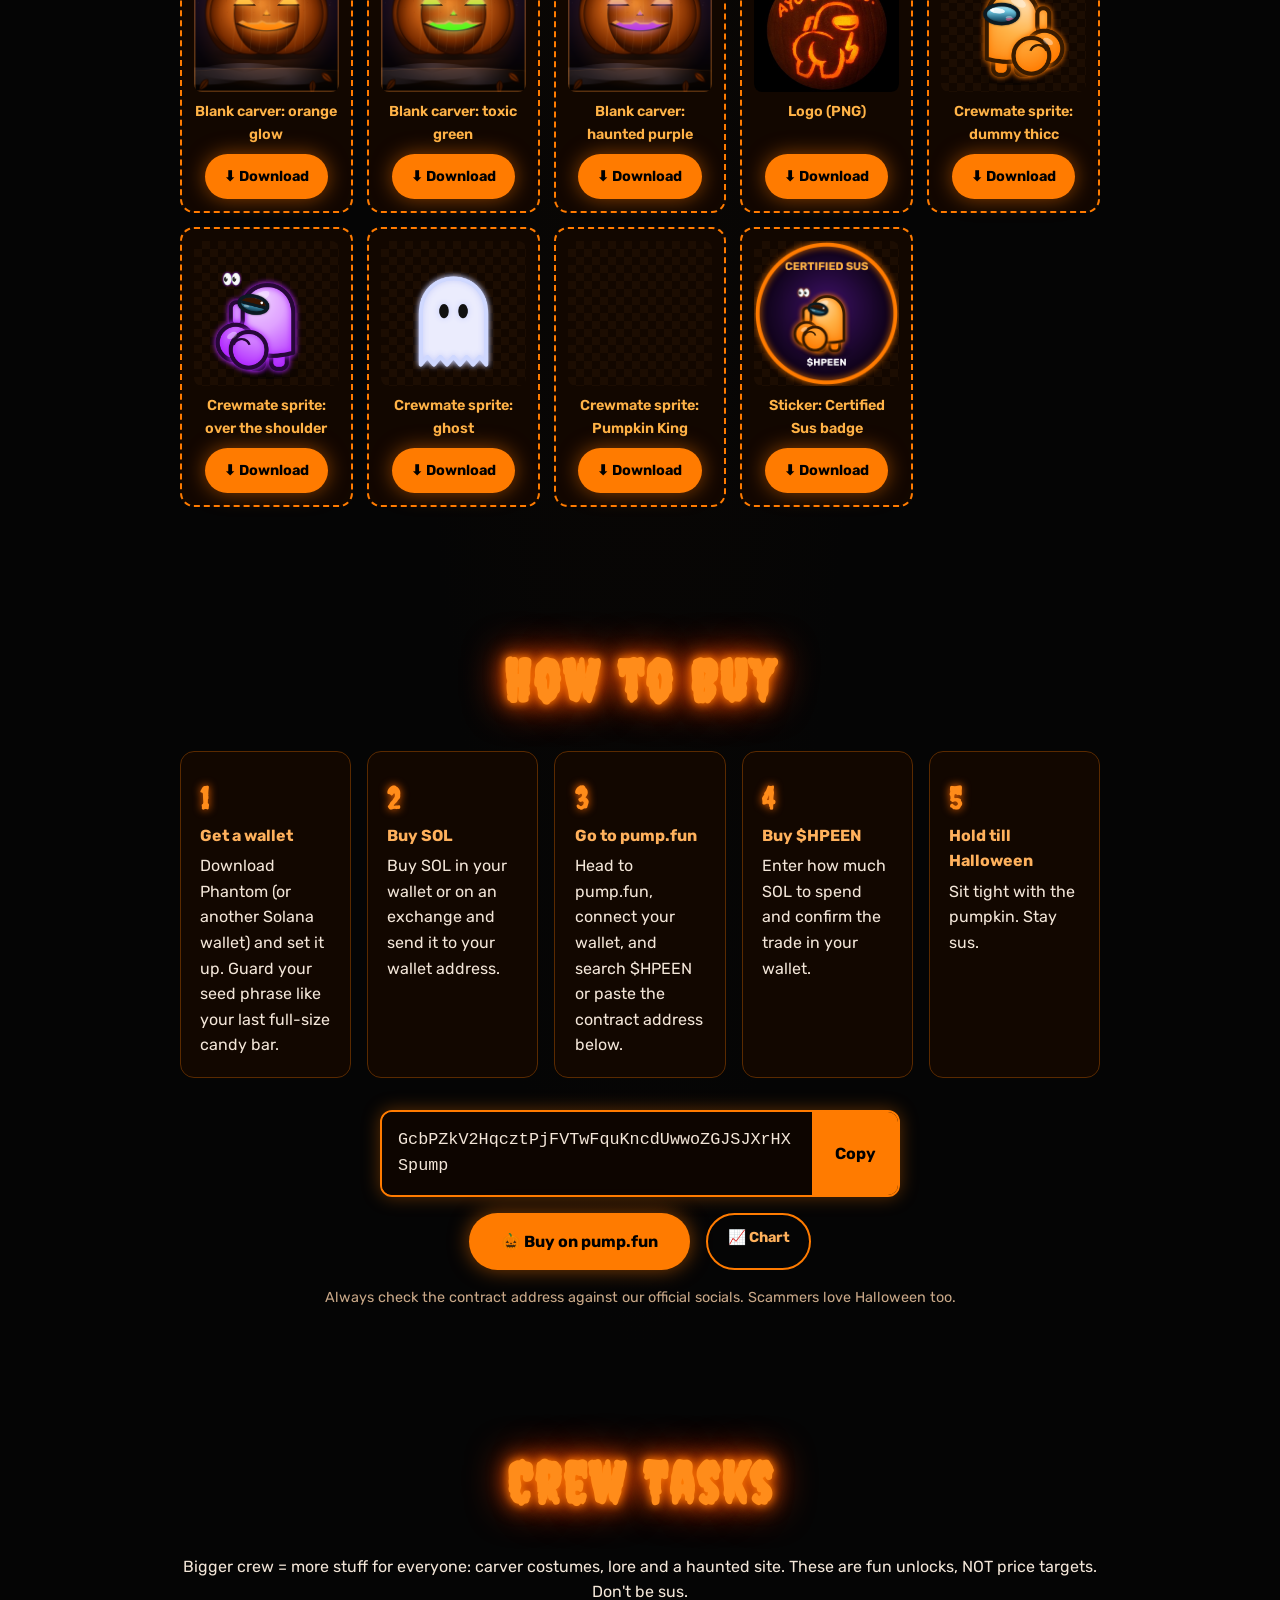
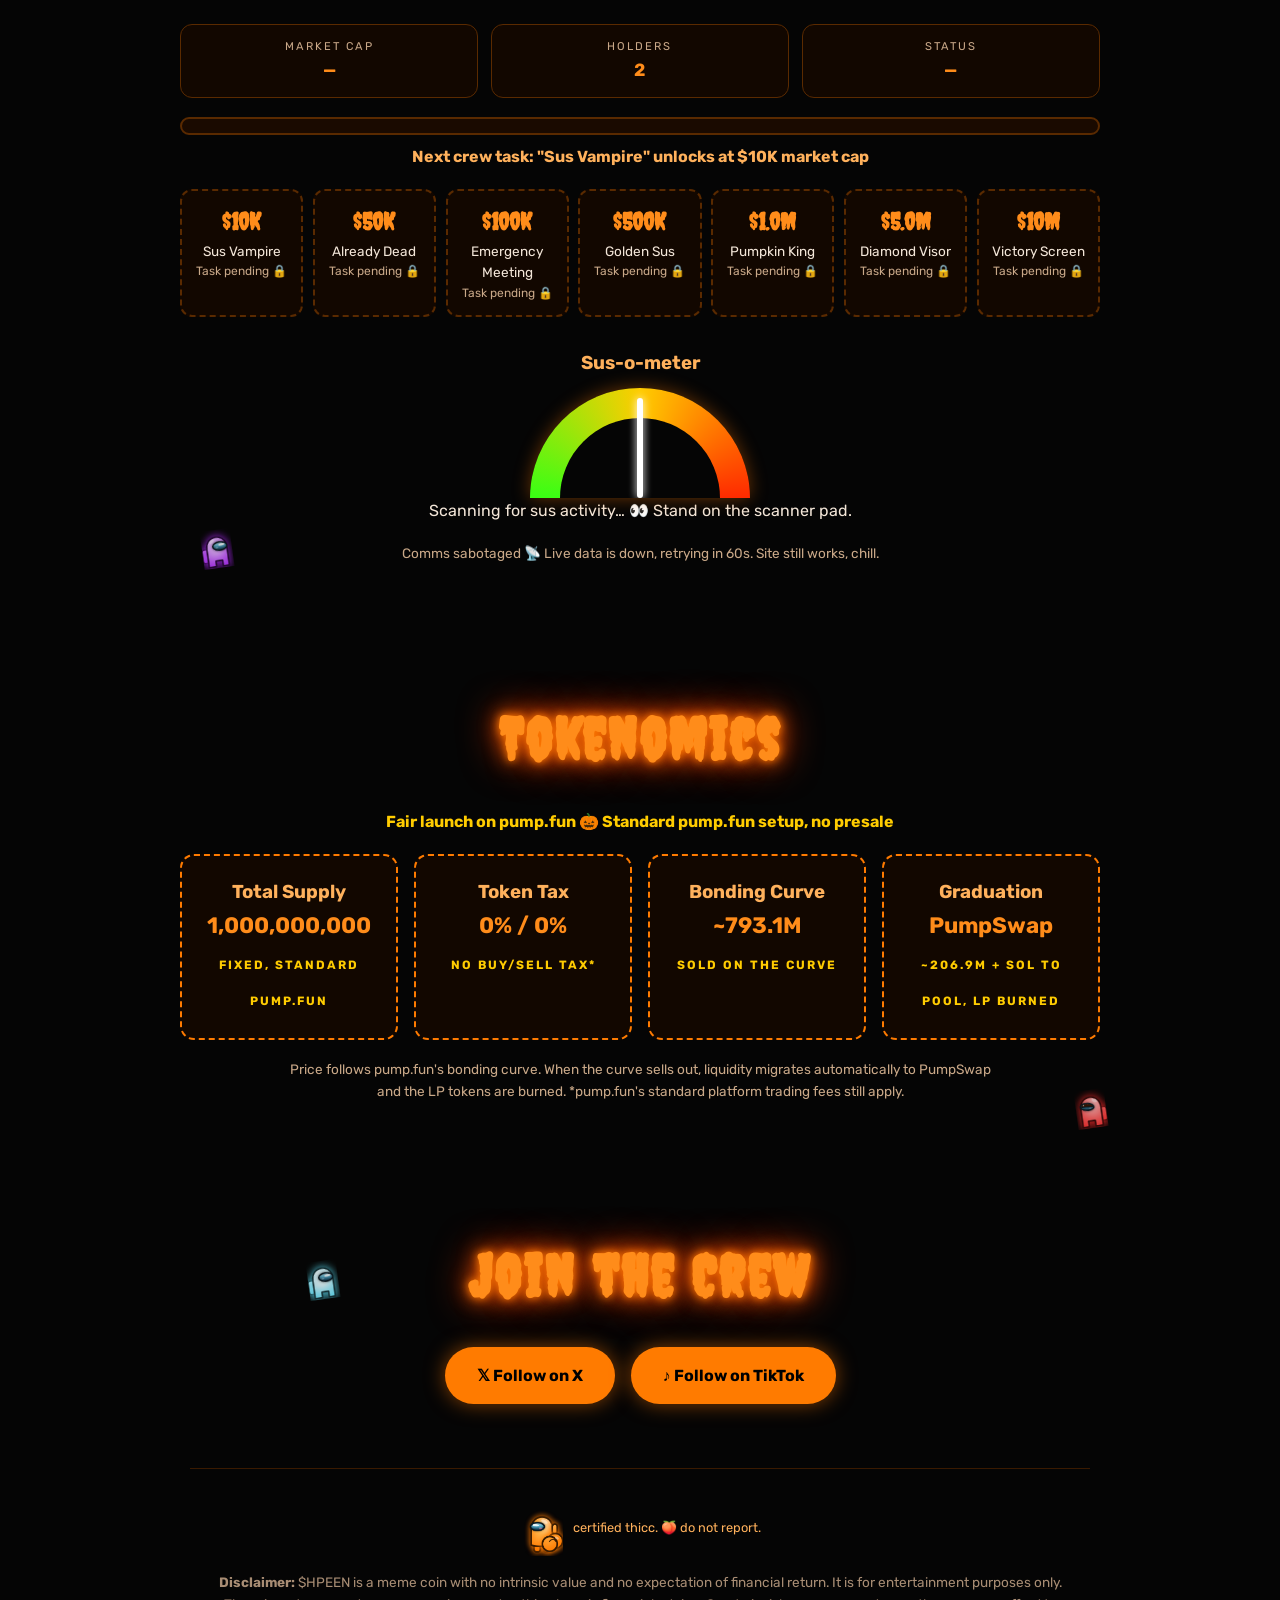
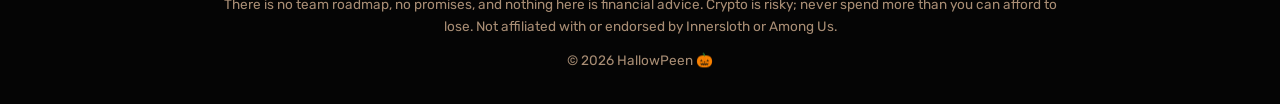
==== commit 4c409572: "Ship Log: Halloween night lore blurb (EN/ES)" ====
--- a/index.html
+++ b/index.html
@@ -50,7 +50,7 @@
 <section id="board-sec"><h2 class="glow">Local Leaderboards</h2><p class="small-note" id="boardNote">📱 Device-only: these scores live in this browser and are never uploaded.</p>
 <div class="boards"><div class="board card"><h3 id="bDashH">Vent Dash Top 5</h3><ol id="boardDash"></ol></div>
 <div class="board card"><h3 id="bBonkH">Pumpkin Bonks</h3><ul id="boardBonk"></ul></div></div></section>
-<section id="log-sec"><h2 class="glow">Ship Log</h2><div class="card" style="max-width:640px;margin:0 auto;padding:1rem 1.2rem;text-align:left"><h3>Day 4 · Oct 27: Cams are rolling</h3><p>Day four. Somebody finally checked Security cams and found 47 straight minutes of the pumpkin doing squats in front of the reactor, and every single rep was "for cardio." Blue says he saw him wink at the camera. Blue is now being watched very closely. 4 days till Halloween night. Only trust the CA from our official socials, never risk more than you can afford to lose, and stay sus.</p><hr style="border:0;border-top:1px solid rgba(255,255,255,.12);margin:1rem 0"><h3>Day 3 · Oct 26: Emergency meeting called</h3><p>Day three. The pumpkin finally left Electrical and immediately hit the emergency button "by accident." Then he stood there in front of everyone, cleared his throat, and asked who else thinks the vents feel "kinda roomy lately." Nobody voted. Everybody's eyebrows did. 5 days till Halloween night. Only trust the CA from our official socials, never risk more than you can afford to lose, and stay sus.</p><hr style="border:0;border-top:1px solid rgba(255,255,255,.12);margin:1rem 0"><h3>Day 2 · Oct 25: Still among us</h3><p>Day two and the pumpkin hasn't left Electrical. Claims he's "recalibrating the wiring." The wiring is fine. The wiring has been fine. Meanwhile somebody reported a suspicious amount of cake missing from the cafeteria and every crewmate is suddenly sitting very still. 6 days till Halloween night. Only trust the CA from our official socials, never risk more than you can afford to lose, and stay sus.</p><hr style="border:0;border-top:1px solid rgba(255,255,255,.12);margin:1rem 0"><h3>Day 1 · Oct 24: The vents are open</h3><p>Launch day. The pumpkin did NOT sleep. Security cams caught a thicc orange crewmate stretching in Electrical "for the big day." Nobody asked. Everybody looked. Only buy $HPEEN using the CA posted on our official socials, and never risk more than you can afford to lose. 7 days till Halloween night. Stay sus.</p></div></section>
+<section id="log-sec"><h2 class="glow">Ship Log</h2><div class="card" style="max-width:640px;margin:0 auto;padding:1rem 1.2rem;text-align:left"><h3>Day 8 · Oct 31: Halloween night</h3><p>It's finally Halloween night. The pumpkin showed up to the emergency meeting in a costume: a slightly smaller pumpkin. Nobody can tell which one is the impostor, and both of them keep insisting they're "just here for the candy." Somebody vented. Everybody heard it. Nobody's admitting it. Happy Halloween, crew. Only trust the CA from our official socials, never risk more than you can afford to lose, and stay sus.</p><hr style="border:0;border-top:1px solid rgba(255,255,255,.12);margin:1rem 0"><h3>Day 4 · Oct 27: Cams are rolling</h3><p>Day four. Somebody finally checked Security cams and found 47 straight minutes of the pumpkin doing squats in front of the reactor, and every single rep was "for cardio." Blue says he saw him wink at the camera. Blue is now being watched very closely. 4 days till Halloween night. Only trust the CA from our official socials, never risk more than you can afford to lose, and stay sus.</p><hr style="border:0;border-top:1px solid rgba(255,255,255,.12);margin:1rem 0"><h3>Day 3 · Oct 26: Emergency meeting called</h3><p>Day three. The pumpkin finally left Electrical and immediately hit the emergency button "by accident." Then he stood there in front of everyone, cleared his throat, and asked who else thinks the vents feel "kinda roomy lately." Nobody voted. Everybody's eyebrows did. 5 days till Halloween night. Only trust the CA from our official socials, never risk more than you can afford to lose, and stay sus.</p><hr style="border:0;border-top:1px solid rgba(255,255,255,.12);margin:1rem 0"><h3>Day 2 · Oct 25: Still among us</h3><p>Day two and the pumpkin hasn't left Electrical. Claims he's "recalibrating the wiring." The wiring is fine. The wiring has been fine. Meanwhile somebody reported a suspicious amount of cake missing from the cafeteria and every crewmate is suddenly sitting very still. 6 days till Halloween night. Only trust the CA from our official socials, never risk more than you can afford to lose, and stay sus.</p><hr style="border:0;border-top:1px solid rgba(255,255,255,.12);margin:1rem 0"><h3>Day 1 · Oct 24: The vents are open</h3><p>Launch day. The pumpkin did NOT sleep. Security cams caught a thicc orange crewmate stretching in Electrical "for the big day." Nobody asked. Everybody looked. Only buy $HPEEN using the CA posted on our official socials, and never risk more than you can afford to lose. 7 days till Halloween night. Stay sus.</p></div></section>
 <section id="quest-sec"><h2 class="glow">Daily Halloween Quest</h2>
 <p id="questStatus"></p><div id="questGrid" class="qgrid"></div></section>
 <section id="gallery-sec"><h2 class="glow">Crew Carvings</h2>
